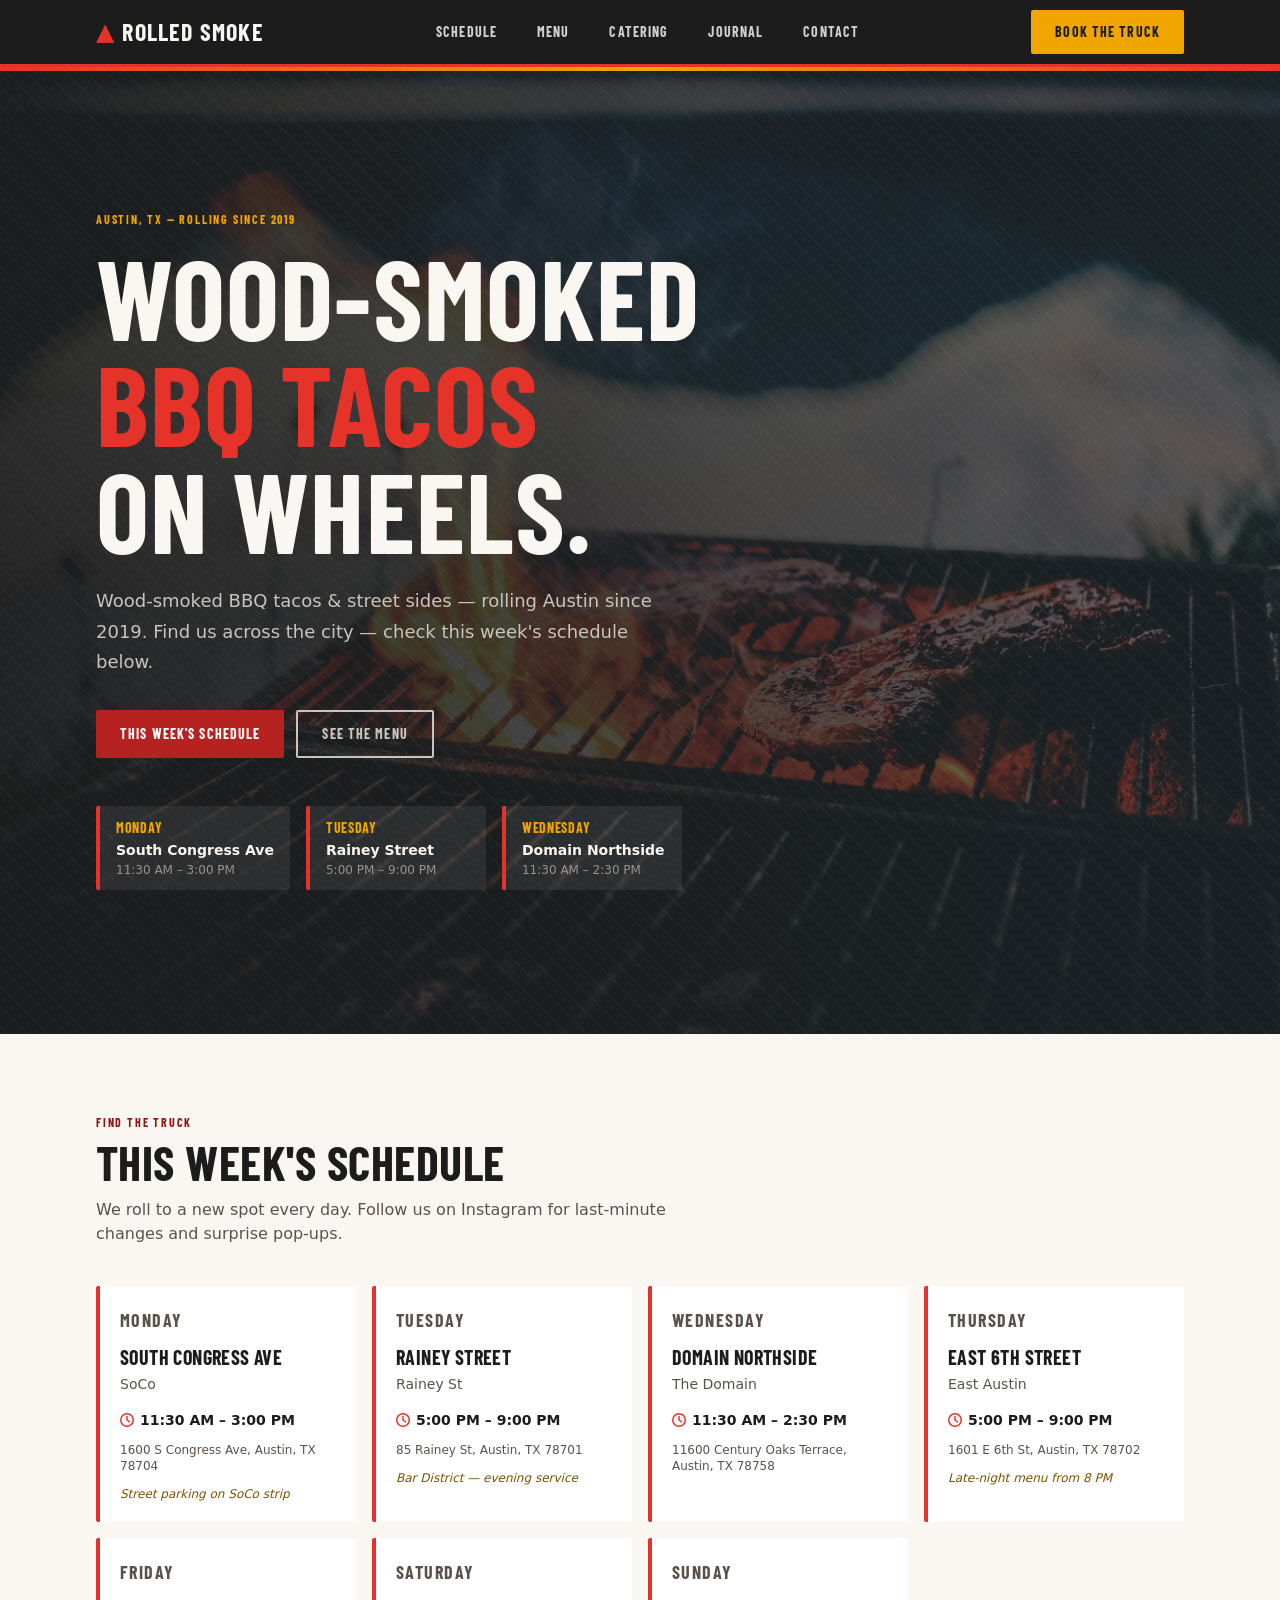
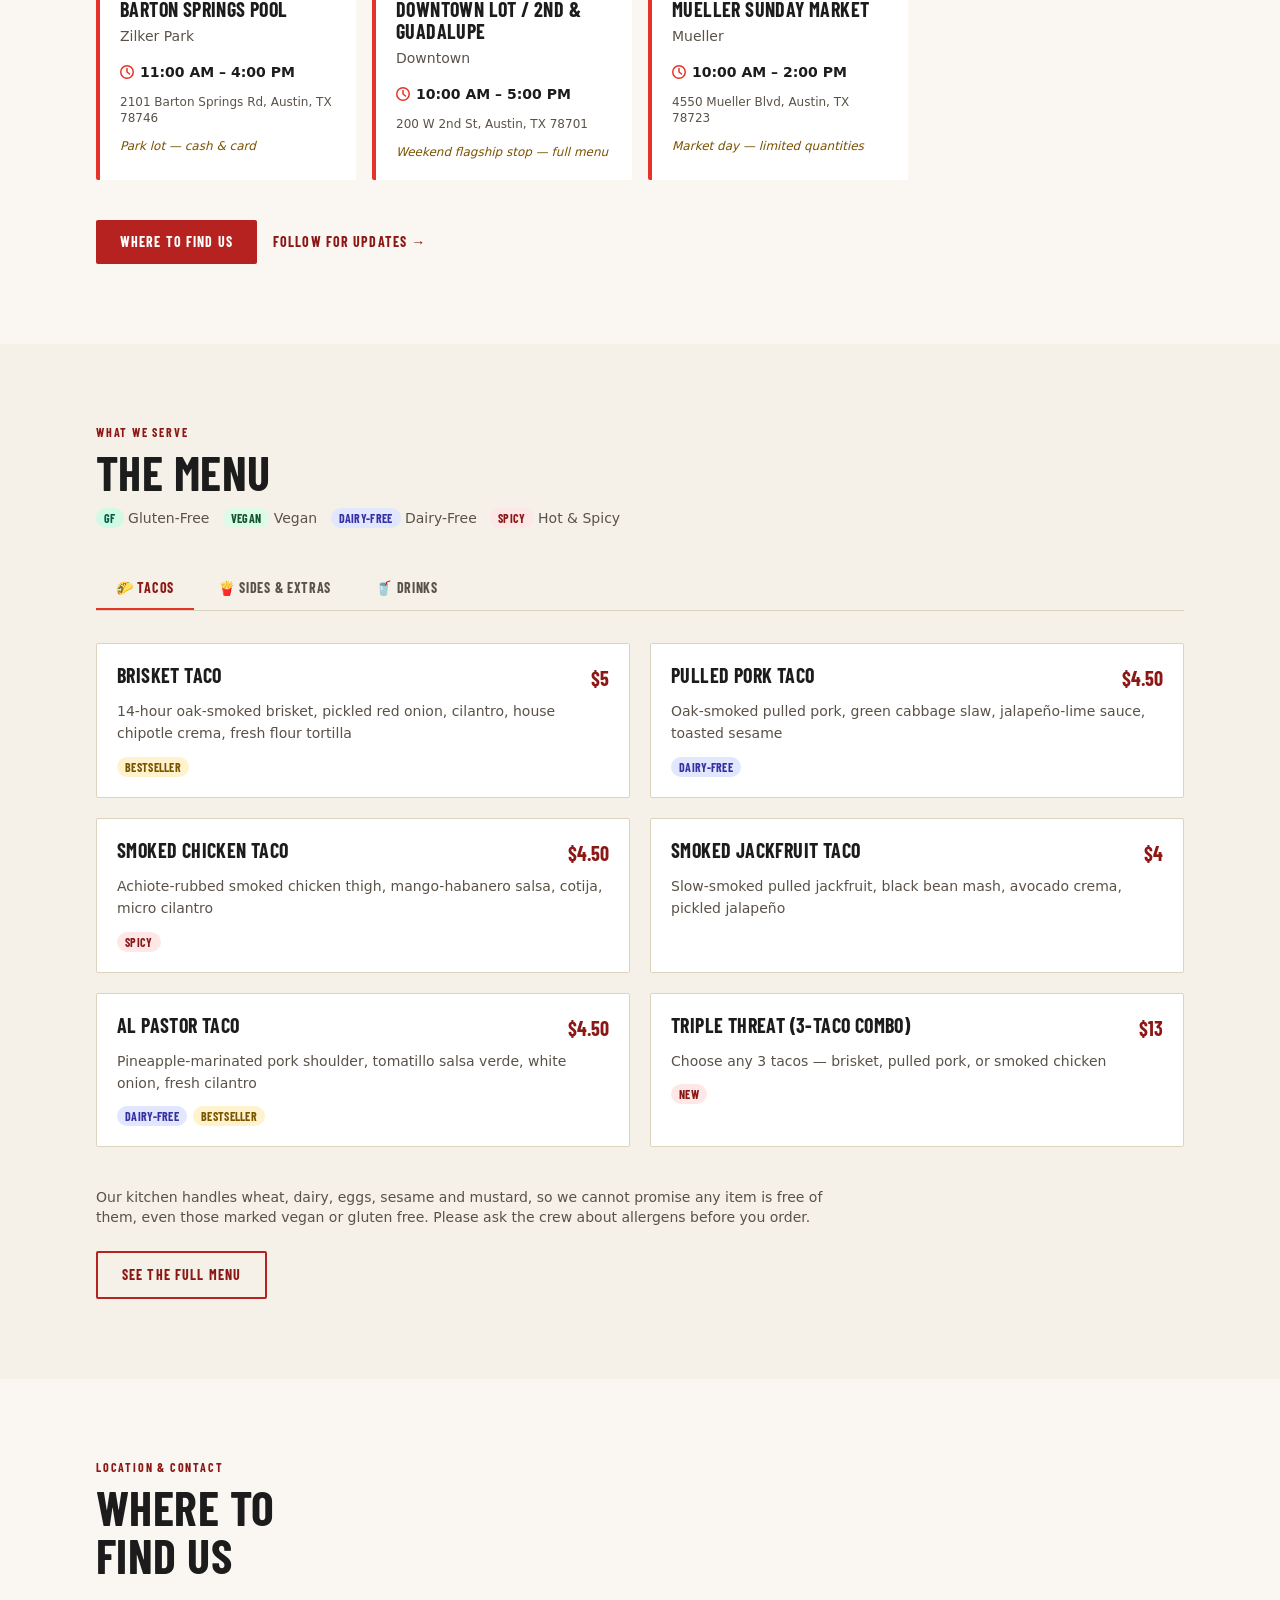
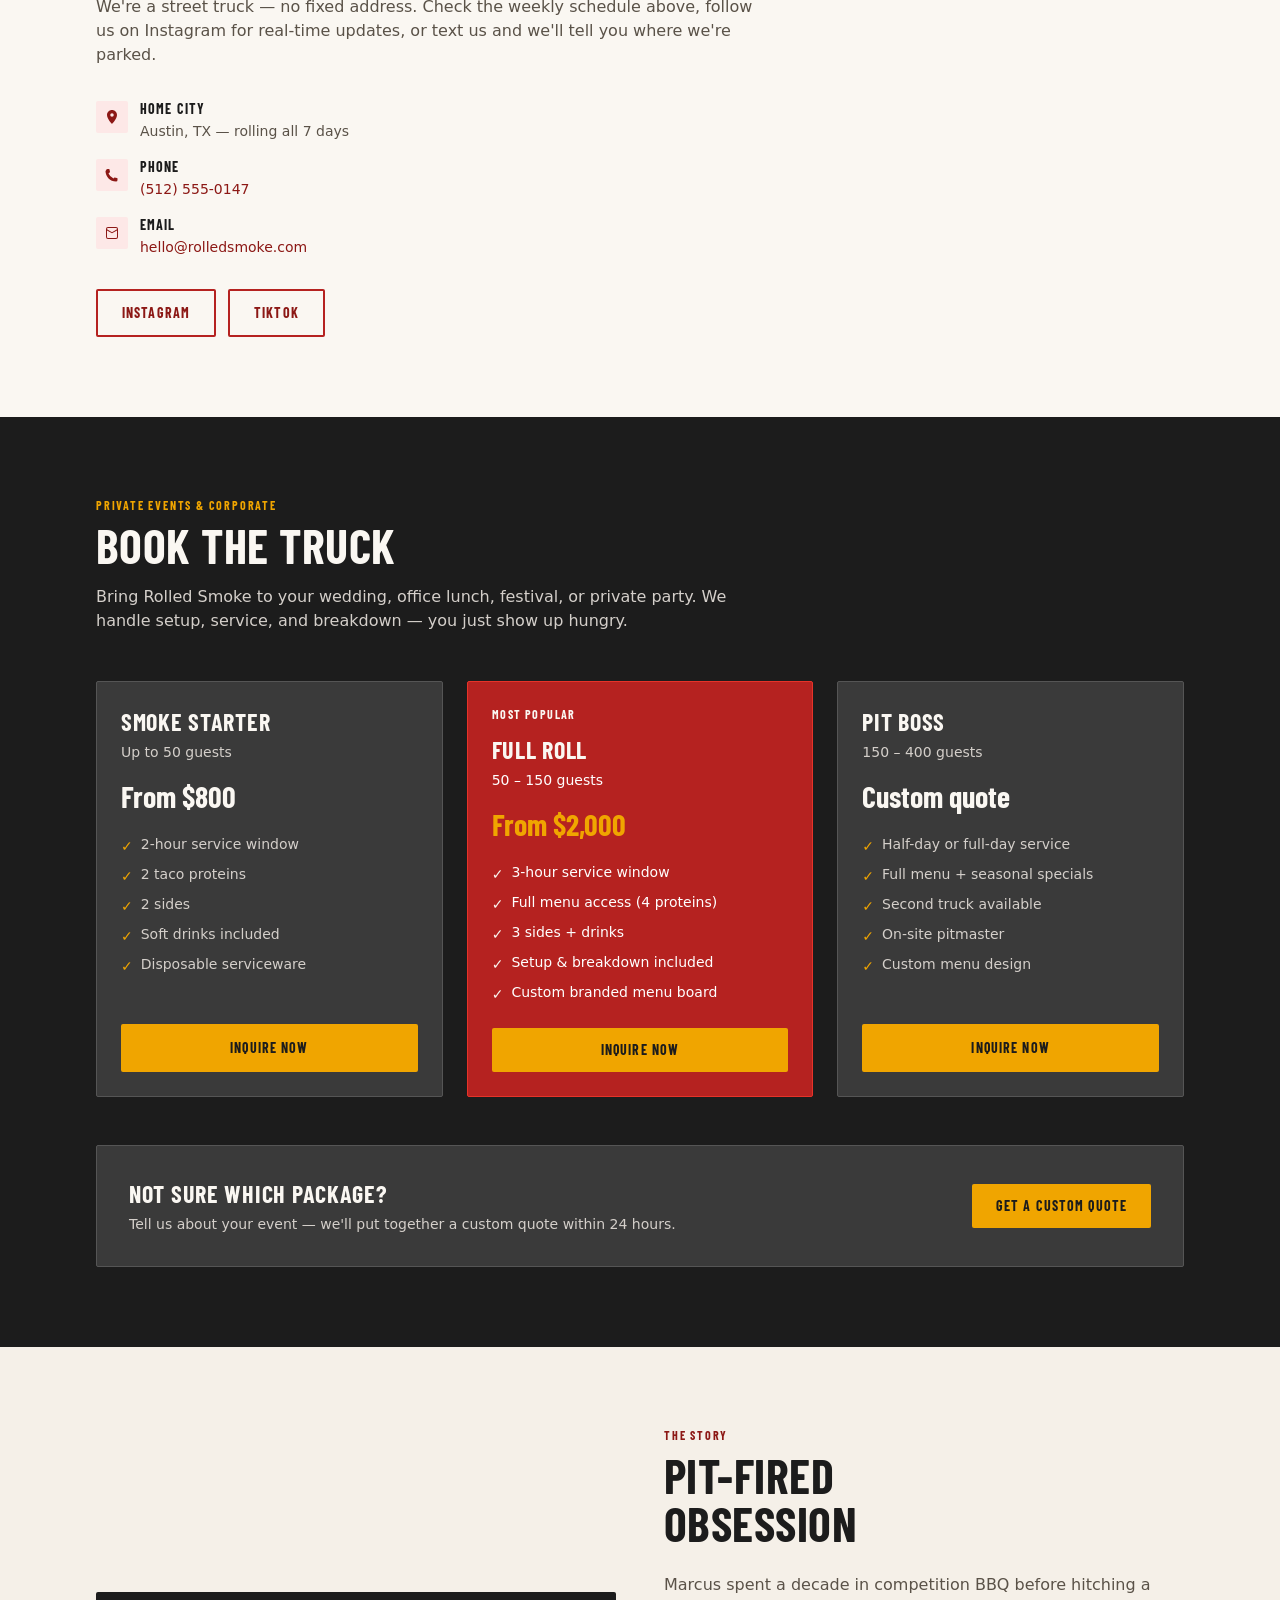
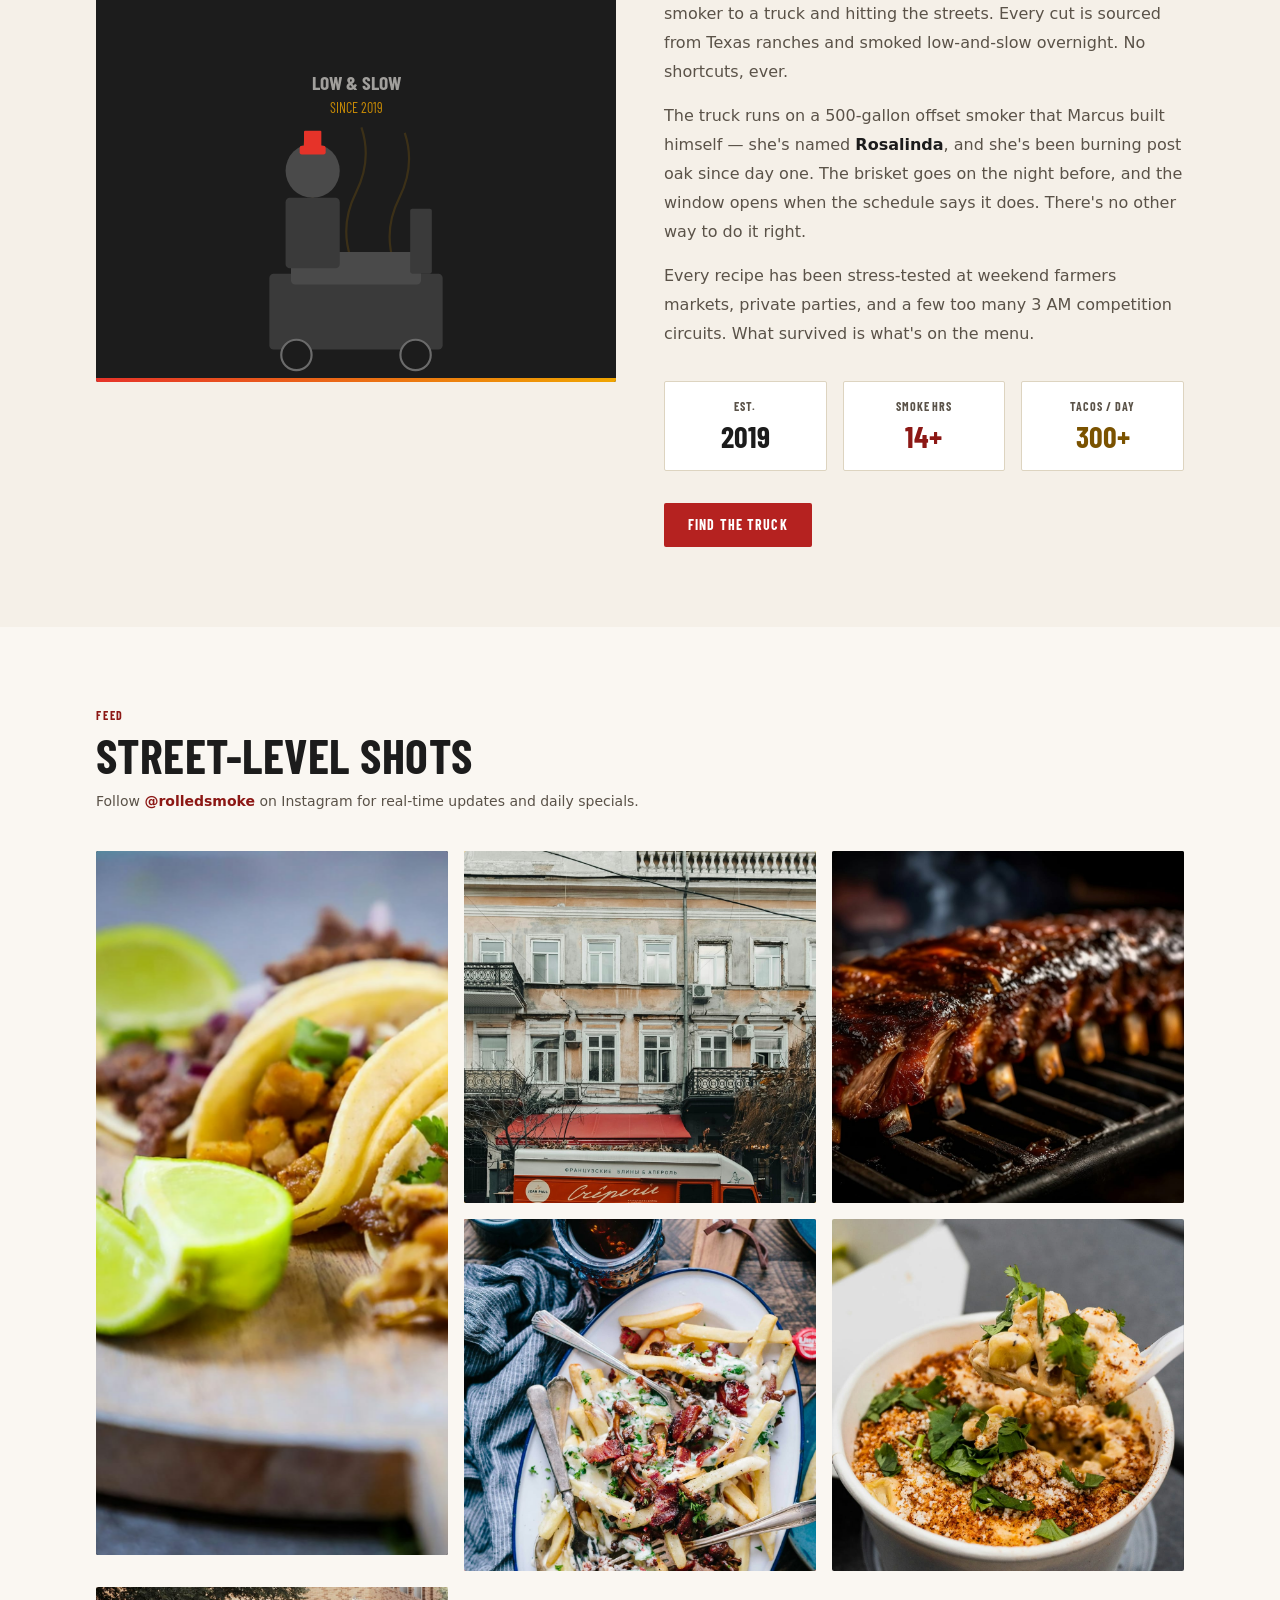
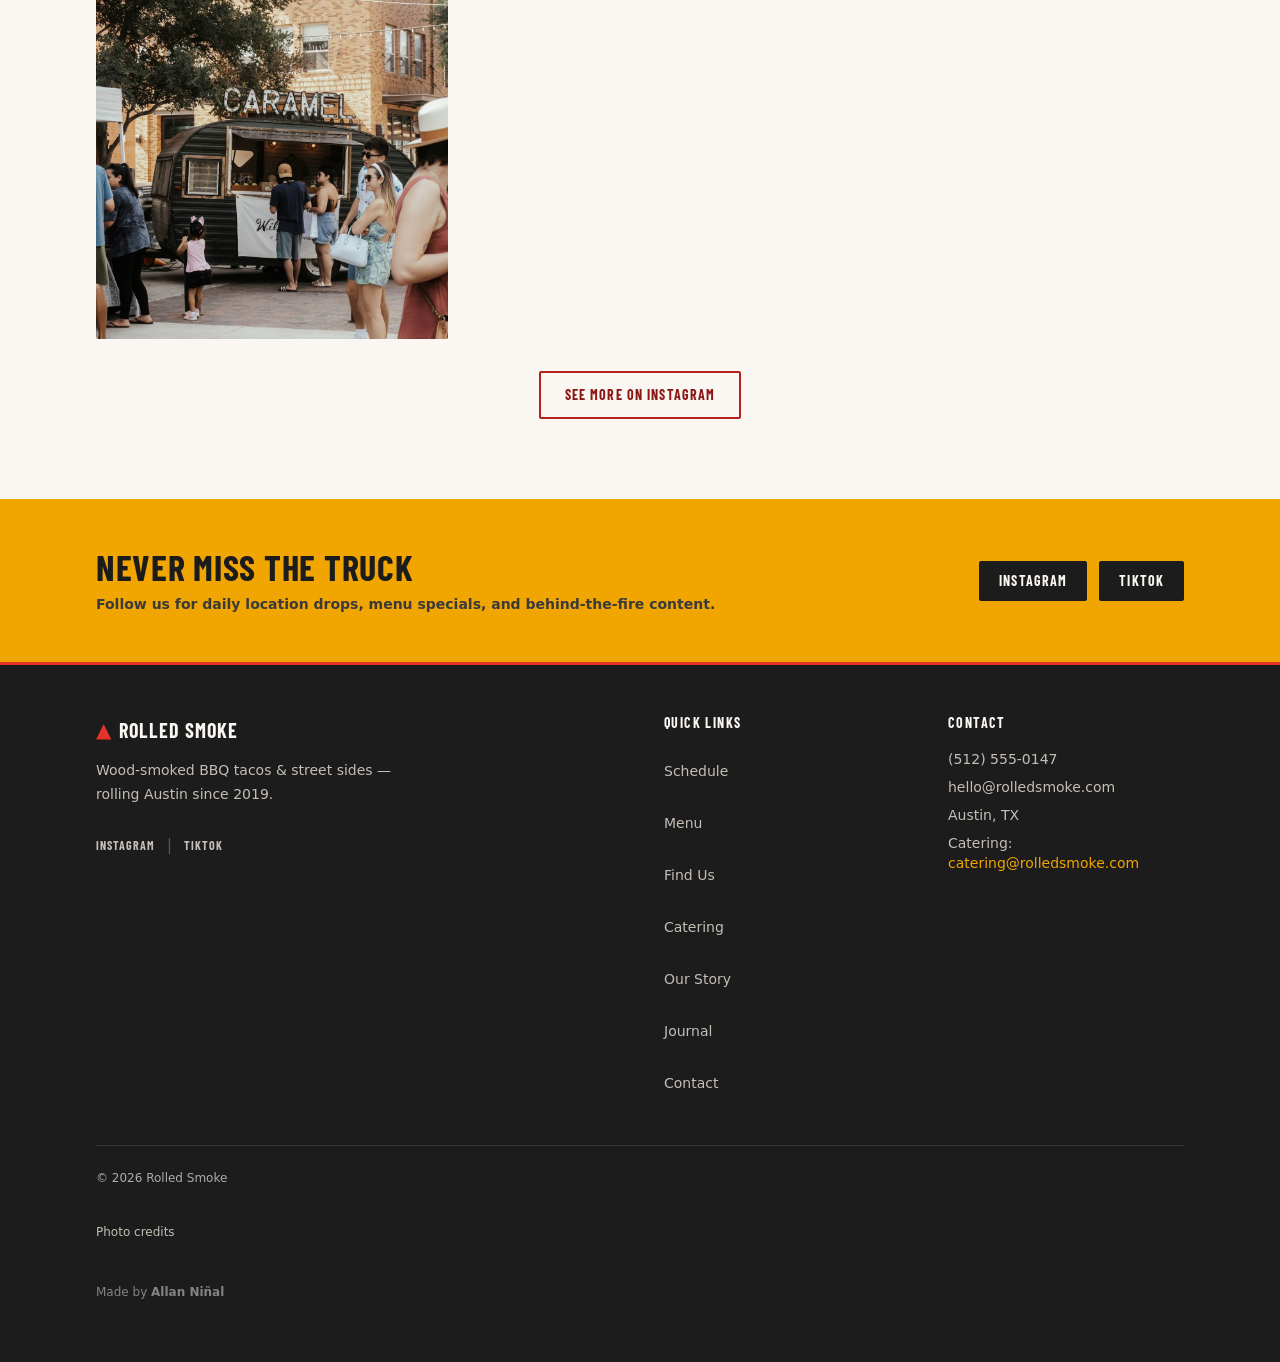
==== index.html @ 6452abc9 "Curbside HTML edition 1.0.0 Co-Authored-By: Claude Sonnet 5.5 <noreply@anthropic.com> Claude-Session" ====
<!DOCTYPE html><html lang="en" class="scroll-smooth"> <head><meta charset="utf-8"><meta name="viewport" content="width=device-width, initial-scale=1, viewport-fit=cover"><meta name="theme-color" content="#E63329"><title>Rolled Smoke — BBQ Taco Truck · Austin, TX</title><meta name="description" content="A wood-smoked BBQ taco truck rolling Austin, TX. This week's schedule and a menu of slow-smoked tacos, sides and house-made salsas."><link rel="canonical" href="https://example.com/"><meta name="robots" content="index, follow"><meta name="author" content="Rolled Smoke — BBQ Taco Truck · Austin, TX"><!-- Open Graph --><meta property="og:title" content="Rolled Smoke — BBQ Taco Truck · Austin, TX"><meta property="og:description" content="A wood-smoked BBQ taco truck rolling Austin, TX. This week's schedule and a menu of slow-smoked tacos, sides and house-made salsas."><meta property="og:url" content="https://example.com/"><meta property="og:type" content="website"><meta property="og:site_name" content="Rolled Smoke"><meta property="og:locale" content="en_US"><meta property="og:image" content="https://example.com/og-image.png"><meta property="og:image:type" content="image/png"><meta property="og:image:width" content="1200"><meta property="og:image:height" content="630"><meta property="og:image:alt" content="Rolled Smoke — BBQ Taco Truck · Austin, TX"><!-- Twitter / X --><meta name="twitter:card" content="summary_large_image"><meta name="twitter:site" content="@example"><meta name="twitter:creator" content="@example"><meta name="twitter:title" content="Rolled Smoke — BBQ Taco Truck · Austin, TX"><meta name="twitter:description" content="A wood-smoked BBQ taco truck rolling Austin, TX. This week's schedule and a menu of slow-smoked tacos, sides and house-made salsas."><meta name="twitter:image" content="https://example.com/og-image.png"><link rel="icon" href="./favicon.svg" type="image/svg+xml"><link rel="apple-touch-icon" href="./favicon.svg"><!-- JSON-LD --><script type="application/ld+json">{"@context":"https://schema.org","@type":"FoodEstablishment","name":"Rolled Smoke","description":"Rolled Smoke is a wood-fired BBQ taco truck rolling the streets of Austin, TX. Every taco is built on a fresh flour tortilla with slow-smoked meats, house-made salsas, and zero shortcuts.","url":"https://example.com/","telephone":"(512) 555-0147","email":"hello@rolledsmoke.com","priceRange":"$","servesCuisine":["BBQ","Tacos","Street Food","Tex-Mex"],"image":"https://example.com/og-image.png","address":{"@type":"PostalAddress","addressLocality":"Austin","addressRegion":"TX","addressCountry":"US"},"geo":{"@type":"GeoCoordinates","latitude":30.2672,"longitude":-97.7431},"hasMenu":"https://example.com/#menu","currenciesAccepted":"USD","paymentAccepted":"Cash, Credit Card","amenityFeature":[{"@type":"LocationFeatureSpecification","name":"Food Truck","value":true},{"@type":"LocationFeatureSpecification","name":"Outdoor Dining","value":true},{"@type":"LocationFeatureSpecification","name":"Catering Available","value":true}]}</script><script type="application/ld+json">{"@context":"https://schema.org","@type":"Menu","name":"Rolled Smoke Menu","url":"https://example.com/#menu","hasMenuSection":[{"@type":"MenuSection","name":"Tacos","description":"Wood-smoked BBQ tacos on fresh flour tortillas"},{"@type":"MenuSection","name":"Sides & Extras","description":"Smoked street corn, pit beans, loaded fries, sausage links"},{"@type":"MenuSection","name":"Drinks","description":"Agua fresca, glass-bottle cola, horchata"}]}</script><link rel="stylesheet" href="./assets/index.BrtgiY-X.css"><script type="module">const a=document.querySelectorAll(".menu-tab-btn"),c=document.querySelectorAll(".menu-panel");a.forEach(e=>{e.addEventListener("click",()=>{const s=e.dataset.tab;a.forEach(t=>{t.classList.remove("active"),t.setAttribute("aria-selected","false")}),c.forEach(t=>t.classList.add("hidden")),e.classList.add("active"),e.setAttribute("aria-selected","true"),document.querySelector(`[data-panel="${s}"]`)?.classList.remove("hidden")})});
</script></head> <body class="min-h-screen flex flex-col antialiased"> <header style="background-color: #1C1C1C; border-bottom: 3px solid #E63329;" class="sticky top-0 z-50" data-astro-cid-ctg3m53h> <div class="container-x flex items-center justify-between h-16 gap-4" data-astro-cid-ctg3m53h> <!-- Logo --> <a href="./index.html" class="flex items-center gap-2 flex-shrink-0 focus-visible:outline-none focus-visible:ring-2 focus-visible:ring-offset-1" style="color: #FAF7F2; ring-color: var(--color-mustard);" aria-label="Rolled Smoke — home" data-astro-cid-ctg3m53h> <span style="color: var(--color-flame); font-size: 1.5rem;" aria-hidden="true" data-astro-cid-ctg3m53h>&#9650;</span> <span class="font-display text-2xl font-bold uppercase tracking-wider" style="color: #FAF7F2; font-family: 'Barlow Condensed', sans-serif; letter-spacing: 0.05em;" data-astro-cid-ctg3m53h>Rolled Smoke</span> </a> <!-- Desktop nav --> <nav aria-label="Main navigation" class="hidden md:flex items-center gap-6" data-astro-cid-ctg3m53h> <a href="./index.html#schedule" class="text-sm font-bold uppercase tracking-wider transition-colors duration-150 hover:opacity-80 px-2 py-3" style="color: #D4CFCA; background-color: #1C1C1C; font-family: 'Barlow Condensed', sans-serif; letter-spacing: 0.08em;" data-astro-cid-ctg3m53h> Schedule </a><a href="./menu/index.html" class="text-sm font-bold uppercase tracking-wider transition-colors duration-150 hover:opacity-80 px-2 py-3" style="color: #D4CFCA; background-color: #1C1C1C; font-family: 'Barlow Condensed', sans-serif; letter-spacing: 0.08em;" data-astro-cid-ctg3m53h> Menu </a><a href="./index.html#catering" class="text-sm font-bold uppercase tracking-wider transition-colors duration-150 hover:opacity-80 px-2 py-3" style="color: #D4CFCA; background-color: #1C1C1C; font-family: 'Barlow Condensed', sans-serif; letter-spacing: 0.08em;" data-astro-cid-ctg3m53h> Catering </a><a href="./journal/index.html" class="text-sm font-bold uppercase tracking-wider transition-colors duration-150 hover:opacity-80 px-2 py-3" style="color: #D4CFCA; background-color: #1C1C1C; font-family: 'Barlow Condensed', sans-serif; letter-spacing: 0.08em;" data-astro-cid-ctg3m53h> Journal </a><a href="./contact/index.html" class="text-sm font-bold uppercase tracking-wider transition-colors duration-150 hover:opacity-80 px-2 py-3" style="color: #D4CFCA; background-color: #1C1C1C; font-family: 'Barlow Condensed', sans-serif; letter-spacing: 0.08em;" data-astro-cid-ctg3m53h> Contact </a> </nav> <!-- Desktop CTA --> <a href="./index.html#catering" class="btn-mustard text-sm hidden md:inline-flex" style="min-height: 44px; min-width: 44px;" data-astro-cid-ctg3m53h>
Book the Truck
</a> <!-- Phone: menu (no JavaScript) --> <details class="mobile-menu md:hidden" data-astro-cid-ctg3m53h> <summary aria-label="Menu" data-astro-cid-ctg3m53h>Menu</summary> <nav aria-label="Mobile navigation" data-astro-cid-ctg3m53h> <a href="./index.html#schedule" data-astro-cid-ctg3m53h>Schedule</a><a href="./menu/index.html" data-astro-cid-ctg3m53h>Menu</a><a href="./index.html#catering" data-astro-cid-ctg3m53h>Catering</a><a href="./journal/index.html" data-astro-cid-ctg3m53h>Journal</a><a href="./contact/index.html" data-astro-cid-ctg3m53h>Contact</a> <a href="./index.html#catering" class="mobile-menu__cta" data-astro-cid-ctg3m53h>Book the Truck</a> </nav> </details> </div> </header>  <main class="flex-1" id="main-content">  <section id="hero" style="background-color: var(--color-charcoal); position: relative; overflow: hidden;" aria-labelledby="hero-heading"> <!-- Real BBQ photo behind a dark overlay for legibility --> <img src="./images/hero.jpg" alt="Smoke and fire over the grill" width="2000" height="1300" fetchpriority="high" decoding="async" style="position:absolute; inset:0; width:100%; height:100%; object-fit:cover; z-index:0;"> <div aria-hidden="true" style="position:absolute; inset:0; z-index:0; background: linear-gradient(90deg, rgba(28,28,28,0.92) 0%, rgba(28,28,28,0.82) 45%, rgba(28,28,28,0.6) 100%);"></div> <!-- Decorative flame stripe --> <div style="position: absolute; top: 0; left: 0; right: 0; height: 4px; background: linear-gradient(90deg, var(--color-flame) 0%, var(--color-mustard) 50%, var(--color-flame) 100%);" aria-hidden="true"></div> <!-- Background texture pattern --> <div style="position: absolute; inset: 0; opacity: 0.04; background-image: repeating-linear-gradient(45deg, #FAF7F2 0, #FAF7F2 1px, transparent 0, transparent 50%); background-size: 20px 20px;" aria-hidden="true"></div> <div class="container-x relative py-20 sm:py-28 lg:py-36"> <div class="max-w-3xl"> <!-- Eyebrow --> <p class="section-eyebrow mb-4" style="color: var(--color-mustard);">
Austin, TX &mdash; Rolling Since 2019
</p> <!-- Headline --> <h1 id="hero-heading" class="font-display font-bold uppercase text-balance" style="font-size: clamp(3.5rem, 10vw, 7rem); line-height: 0.95; letter-spacing: 0.01em; color: #FAF7F2;">
Wood-Smoked<br> <span style="color: var(--color-flame);">BBQ Tacos</span><br>
On Wheels.
</h1> <p class="mt-6 text-lg max-w-xl" style="color: #C9C4BC; line-height: 1.7;"> Wood-smoked BBQ tacos &amp; street sides — rolling Austin since 2019. Find us across the city — check this week's schedule below.
</p> <!-- CTA strip --> <div class="mt-8 flex flex-wrap gap-3"> <a href="#schedule" class="btn-primary">
This Week's Schedule
</a> <a href="#menu" class="btn-ghost" style="border-color: #C9C4BC; color: #C9C4BC;">
See the Menu
</a> </div> <!-- Quick stop preview --> <div class="mt-12 flex flex-wrap gap-4" aria-label="Next 3 schedule stops"> <div class="rounded-sm px-4 py-3 border-l-4 min-w-[180px]" style="background-color: rgba(255,255,255,0.07); border-left-color: var(--color-flame);"> <p class="font-display font-bold uppercase text-sm tracking-wider" style="color: var(--color-mustard); font-family: 'Barlow Condensed', sans-serif;"> Monday </p> <p class="font-semibold text-sm mt-0.5" style="color: #FAF7F2;">South Congress Ave</p> <p class="text-xs mt-0.5" style="color: #9A938A;">11:30 AM – 3:00 PM</p> </div><div class="rounded-sm px-4 py-3 border-l-4 min-w-[180px]" style="background-color: rgba(255,255,255,0.07); border-left-color: var(--color-flame);"> <p class="font-display font-bold uppercase text-sm tracking-wider" style="color: var(--color-mustard); font-family: 'Barlow Condensed', sans-serif;"> Tuesday </p> <p class="font-semibold text-sm mt-0.5" style="color: #FAF7F2;">Rainey Street</p> <p class="text-xs mt-0.5" style="color: #9A938A;">5:00 PM – 9:00 PM</p> </div><div class="rounded-sm px-4 py-3 border-l-4 min-w-[180px]" style="background-color: rgba(255,255,255,0.07); border-left-color: var(--color-flame);"> <p class="font-display font-bold uppercase text-sm tracking-wider" style="color: var(--color-mustard); font-family: 'Barlow Condensed', sans-serif;"> Wednesday </p> <p class="font-semibold text-sm mt-0.5" style="color: #FAF7F2;">Domain Northside</p> <p class="text-xs mt-0.5" style="color: #9A938A;">11:30 AM – 2:30 PM</p> </div> </div> </div> </div> </section> <section id="schedule" style="background-color: var(--color-bg);" class="py-16 sm:py-20" aria-labelledby="schedule-heading"> <div class="container-x"> <!-- Heading --> <div class="mb-10"> <p class="section-eyebrow">Find the Truck</p> <h2 id="schedule-heading" class="section-title">
This Week's Schedule
</h2> <p class="mt-3 text-base max-w-xl" style="color: var(--color-text-muted);">
We roll to a new spot every day. Follow us on Instagram for last-minute changes and surprise pop-ups.
</p> </div> <!-- Schedule grid --> <div class="grid grid-cols-1 sm:grid-cols-2 lg:grid-cols-3 xl:grid-cols-4 gap-4"> <article class="schedule-card" aria-label="Monday: South Congress Ave, 11:30 AM – 3:00 PM"> <!-- Day badge --> <div class="flex items-center justify-between mb-2"> <span class="font-display font-bold uppercase text-lg tracking-wider" style="color: var(--color-text-muted); font-family: 'Barlow Condensed', sans-serif; letter-spacing: 0.08em;"> Monday </span> </div> <!-- Location --> <p class="font-display font-bold text-xl uppercase" style="color: var(--color-text); font-family: 'Barlow Condensed', sans-serif; letter-spacing: 0.02em; line-height: 1.1;"> South Congress Ave </p> <p class="text-sm mt-0.5" style="color: var(--color-text-muted);"> SoCo </p> <!-- Time --> <div class="mt-3 flex items-center gap-1.5"> <svg width="14" height="14" viewBox="0 0 14 14" fill="none" aria-hidden="true" style="flex-shrink:0"> <circle cx="7" cy="7" r="6.25" stroke="currentColor" stroke-width="1.5" style="color: var(--color-flame);"></circle> <path d="M7 3.5V7L9.5 9" stroke="currentColor" stroke-width="1.5" stroke-linecap="round" style="color: var(--color-flame);"></path> </svg> <span class="text-sm font-semibold" style="color: var(--color-text);">11:30 AM – 3:00 PM</span> </div> <!-- Address --> <p class="text-xs mt-2" style="color: var(--color-text-muted);">1600 S Congress Ave, Austin, TX 78704</p> <p class="text-xs mt-2 italic" style="color: var(--color-mustard-text);">Street parking on SoCo strip</p> </article><article class="schedule-card" aria-label="Tuesday: Rainey Street, 5:00 PM – 9:00 PM"> <!-- Day badge --> <div class="flex items-center justify-between mb-2"> <span class="font-display font-bold uppercase text-lg tracking-wider" style="color: var(--color-text-muted); font-family: 'Barlow Condensed', sans-serif; letter-spacing: 0.08em;"> Tuesday </span> </div> <!-- Location --> <p class="font-display font-bold text-xl uppercase" style="color: var(--color-text); font-family: 'Barlow Condensed', sans-serif; letter-spacing: 0.02em; line-height: 1.1;"> Rainey Street </p> <p class="text-sm mt-0.5" style="color: var(--color-text-muted);"> Rainey St </p> <!-- Time --> <div class="mt-3 flex items-center gap-1.5"> <svg width="14" height="14" viewBox="0 0 14 14" fill="none" aria-hidden="true" style="flex-shrink:0"> <circle cx="7" cy="7" r="6.25" stroke="currentColor" stroke-width="1.5" style="color: var(--color-flame);"></circle> <path d="M7 3.5V7L9.5 9" stroke="currentColor" stroke-width="1.5" stroke-linecap="round" style="color: var(--color-flame);"></path> </svg> <span class="text-sm font-semibold" style="color: var(--color-text);">5:00 PM – 9:00 PM</span> </div> <!-- Address --> <p class="text-xs mt-2" style="color: var(--color-text-muted);">85 Rainey St, Austin, TX 78701</p> <p class="text-xs mt-2 italic" style="color: var(--color-mustard-text);">Bar District — evening service</p> </article><article class="schedule-card" aria-label="Wednesday: Domain Northside, 11:30 AM – 2:30 PM"> <!-- Day badge --> <div class="flex items-center justify-between mb-2"> <span class="font-display font-bold uppercase text-lg tracking-wider" style="color: var(--color-text-muted); font-family: 'Barlow Condensed', sans-serif; letter-spacing: 0.08em;"> Wednesday </span> </div> <!-- Location --> <p class="font-display font-bold text-xl uppercase" style="color: var(--color-text); font-family: 'Barlow Condensed', sans-serif; letter-spacing: 0.02em; line-height: 1.1;"> Domain Northside </p> <p class="text-sm mt-0.5" style="color: var(--color-text-muted);"> The Domain </p> <!-- Time --> <div class="mt-3 flex items-center gap-1.5"> <svg width="14" height="14" viewBox="0 0 14 14" fill="none" aria-hidden="true" style="flex-shrink:0"> <circle cx="7" cy="7" r="6.25" stroke="currentColor" stroke-width="1.5" style="color: var(--color-flame);"></circle> <path d="M7 3.5V7L9.5 9" stroke="currentColor" stroke-width="1.5" stroke-linecap="round" style="color: var(--color-flame);"></path> </svg> <span class="text-sm font-semibold" style="color: var(--color-text);">11:30 AM – 2:30 PM</span> </div> <!-- Address --> <p class="text-xs mt-2" style="color: var(--color-text-muted);">11600 Century Oaks Terrace, Austin, TX 78758</p>  </article><article class="schedule-card" aria-label="Thursday: East 6th Street, 5:00 PM – 9:00 PM"> <!-- Day badge --> <div class="flex items-center justify-between mb-2"> <span class="font-display font-bold uppercase text-lg tracking-wider" style="color: var(--color-text-muted); font-family: 'Barlow Condensed', sans-serif; letter-spacing: 0.08em;"> Thursday </span> </div> <!-- Location --> <p class="font-display font-bold text-xl uppercase" style="color: var(--color-text); font-family: 'Barlow Condensed', sans-serif; letter-spacing: 0.02em; line-height: 1.1;"> East 6th Street </p> <p class="text-sm mt-0.5" style="color: var(--color-text-muted);"> East Austin </p> <!-- Time --> <div class="mt-3 flex items-center gap-1.5"> <svg width="14" height="14" viewBox="0 0 14 14" fill="none" aria-hidden="true" style="flex-shrink:0"> <circle cx="7" cy="7" r="6.25" stroke="currentColor" stroke-width="1.5" style="color: var(--color-flame);"></circle> <path d="M7 3.5V7L9.5 9" stroke="currentColor" stroke-width="1.5" stroke-linecap="round" style="color: var(--color-flame);"></path> </svg> <span class="text-sm font-semibold" style="color: var(--color-text);">5:00 PM – 9:00 PM</span> </div> <!-- Address --> <p class="text-xs mt-2" style="color: var(--color-text-muted);">1601 E 6th St, Austin, TX 78702</p> <p class="text-xs mt-2 italic" style="color: var(--color-mustard-text);">Late-night menu from 8 PM</p> </article><article class="schedule-card" aria-label="Friday: Barton Springs Pool, 11:00 AM – 4:00 PM"> <!-- Day badge --> <div class="flex items-center justify-between mb-2"> <span class="font-display font-bold uppercase text-lg tracking-wider" style="color: var(--color-text-muted); font-family: 'Barlow Condensed', sans-serif; letter-spacing: 0.08em;"> Friday </span> </div> <!-- Location --> <p class="font-display font-bold text-xl uppercase" style="color: var(--color-text); font-family: 'Barlow Condensed', sans-serif; letter-spacing: 0.02em; line-height: 1.1;"> Barton Springs Pool </p> <p class="text-sm mt-0.5" style="color: var(--color-text-muted);"> Zilker Park </p> <!-- Time --> <div class="mt-3 flex items-center gap-1.5"> <svg width="14" height="14" viewBox="0 0 14 14" fill="none" aria-hidden="true" style="flex-shrink:0"> <circle cx="7" cy="7" r="6.25" stroke="currentColor" stroke-width="1.5" style="color: var(--color-flame);"></circle> <path d="M7 3.5V7L9.5 9" stroke="currentColor" stroke-width="1.5" stroke-linecap="round" style="color: var(--color-flame);"></path> </svg> <span class="text-sm font-semibold" style="color: var(--color-text);">11:00 AM – 4:00 PM</span> </div> <!-- Address --> <p class="text-xs mt-2" style="color: var(--color-text-muted);">2101 Barton Springs Rd, Austin, TX 78746</p> <p class="text-xs mt-2 italic" style="color: var(--color-mustard-text);">Park lot — cash &amp; card</p> </article><article class="schedule-card" aria-label="Saturday: Downtown Lot / 2nd &#38; Guadalupe, 10:00 AM – 5:00 PM"> <!-- Day badge --> <div class="flex items-center justify-between mb-2"> <span class="font-display font-bold uppercase text-lg tracking-wider" style="color: var(--color-text-muted); font-family: 'Barlow Condensed', sans-serif; letter-spacing: 0.08em;"> Saturday </span> </div> <!-- Location --> <p class="font-display font-bold text-xl uppercase" style="color: var(--color-text); font-family: 'Barlow Condensed', sans-serif; letter-spacing: 0.02em; line-height: 1.1;"> Downtown Lot / 2nd &amp; Guadalupe </p> <p class="text-sm mt-0.5" style="color: var(--color-text-muted);"> Downtown </p> <!-- Time --> <div class="mt-3 flex items-center gap-1.5"> <svg width="14" height="14" viewBox="0 0 14 14" fill="none" aria-hidden="true" style="flex-shrink:0"> <circle cx="7" cy="7" r="6.25" stroke="currentColor" stroke-width="1.5" style="color: var(--color-flame);"></circle> <path d="M7 3.5V7L9.5 9" stroke="currentColor" stroke-width="1.5" stroke-linecap="round" style="color: var(--color-flame);"></path> </svg> <span class="text-sm font-semibold" style="color: var(--color-text);">10:00 AM – 5:00 PM</span> </div> <!-- Address --> <p class="text-xs mt-2" style="color: var(--color-text-muted);">200 W 2nd St, Austin, TX 78701</p> <p class="text-xs mt-2 italic" style="color: var(--color-mustard-text);">Weekend flagship stop — full menu</p> </article><article class="schedule-card" aria-label="Sunday: Mueller Sunday Market, 10:00 AM – 2:00 PM"> <!-- Day badge --> <div class="flex items-center justify-between mb-2"> <span class="font-display font-bold uppercase text-lg tracking-wider" style="color: var(--color-text-muted); font-family: 'Barlow Condensed', sans-serif; letter-spacing: 0.08em;"> Sunday </span> </div> <!-- Location --> <p class="font-display font-bold text-xl uppercase" style="color: var(--color-text); font-family: 'Barlow Condensed', sans-serif; letter-spacing: 0.02em; line-height: 1.1;"> Mueller Sunday Market </p> <p class="text-sm mt-0.5" style="color: var(--color-text-muted);"> Mueller </p> <!-- Time --> <div class="mt-3 flex items-center gap-1.5"> <svg width="14" height="14" viewBox="0 0 14 14" fill="none" aria-hidden="true" style="flex-shrink:0"> <circle cx="7" cy="7" r="6.25" stroke="currentColor" stroke-width="1.5" style="color: var(--color-flame);"></circle> <path d="M7 3.5V7L9.5 9" stroke="currentColor" stroke-width="1.5" stroke-linecap="round" style="color: var(--color-flame);"></path> </svg> <span class="text-sm font-semibold" style="color: var(--color-text);">10:00 AM – 2:00 PM</span> </div> <!-- Address --> <p class="text-xs mt-2" style="color: var(--color-text-muted);">4550 Mueller Blvd, Austin, TX 78723</p> <p class="text-xs mt-2 italic" style="color: var(--color-mustard-text);">Market day — limited quantities</p> </article> </div> <!-- Map CTA --> <div class="mt-10 flex flex-wrap items-center gap-4"> <a href="#find-us" class="btn-primary">
Where to Find Us
</a> <a href="https://instagram.com/rolledsmoke" class="text-sm font-bold uppercase tracking-wider hover:opacity-80 transition-opacity" style="color: var(--color-flame-text); font-family: 'Barlow Condensed', sans-serif; letter-spacing: 0.08em;" target="_blank" rel="noopener noreferrer">
Follow for updates &rarr;
</a> </div> </div> </section> <section id="menu" class="py-16 sm:py-20 section-tinted" aria-labelledby="menu-heading"> <div class="container-x"> <!-- Heading --> <div class="mb-10"> <p class="section-eyebrow">What We Serve</p> <h2 id="menu-heading" class="section-title">The Menu</h2> <p class="mt-3 text-sm max-w-xl" style="color: var(--color-text-muted);"> <span class="menu-tag menu-tag-gf">GF</span> Gluten-Free &nbsp;
<span class="menu-tag menu-tag-vg">Vegan</span> Vegan &nbsp;
<span class="menu-tag menu-tag-df">Dairy-Free</span> Dairy-Free &nbsp;
<span class="menu-tag menu-tag-spicy">Spicy</span> Hot &amp; Spicy
</p> </div> <!-- Tab bar --> <div class="border-b" style="border-color: var(--color-border);" role="tablist" aria-label="Menu categories"> <div class="flex gap-1 overflow-x-auto"> <button role="tab" class="menu-tab-btn whitespace-nowrap active" data-tab="tacos" aria-selected="true" aria-controls="panel-tacos" id="tab-tacos"> <span aria-hidden="true">🌮</span> Tacos </button><button role="tab" class="menu-tab-btn whitespace-nowrap" data-tab="sides" aria-selected="false" aria-controls="panel-sides" id="tab-sides"> <span aria-hidden="true">🍟</span> Sides &amp; Extras </button><button role="tab" class="menu-tab-btn whitespace-nowrap" data-tab="drinks" aria-selected="false" aria-controls="panel-drinks" id="tab-drinks"> <span aria-hidden="true">🥤</span> Drinks </button> </div> </div> <!-- Panels --> <div role="tabpanel" id="panel-tacos" aria-labelledby="tab-tacos" class="menu-panel pt-8" data-panel="tacos"> <div class="grid grid-cols-1 md:grid-cols-2 gap-5"> <article class="card flex flex-col gap-2"> <div class="flex items-start justify-between gap-3"> <h3 class="font-display font-bold text-xl uppercase" style="color: var(--color-text); font-family: 'Barlow Condensed', sans-serif; letter-spacing: 0.02em; line-height: 1.15;"> Brisket Taco </h3> <span class="font-display font-bold text-xl flex-shrink-0" style="color: var(--color-flame-text); font-family: 'Barlow Condensed', sans-serif;">
$5 </span> </div> <p class="text-sm" style="color: var(--color-text-muted); line-height: 1.6;">14-hour oak-smoked brisket, pickled red onion, cilantro, house chipotle crema, fresh flour tortilla</p> <div class="flex flex-wrap gap-1.5 mt-1"> <span class="menu-tag menu-tag-bestseller">Bestseller</span> </div> </article><article class="card flex flex-col gap-2"> <div class="flex items-start justify-between gap-3"> <h3 class="font-display font-bold text-xl uppercase" style="color: var(--color-text); font-family: 'Barlow Condensed', sans-serif; letter-spacing: 0.02em; line-height: 1.15;"> Pulled Pork Taco </h3> <span class="font-display font-bold text-xl flex-shrink-0" style="color: var(--color-flame-text); font-family: 'Barlow Condensed', sans-serif;">
$4.50 </span> </div> <p class="text-sm" style="color: var(--color-text-muted); line-height: 1.6;">Oak-smoked pulled pork, green cabbage slaw, jalapeño-lime sauce, toasted sesame</p> <div class="flex flex-wrap gap-1.5 mt-1"> <span class="menu-tag menu-tag-df">Dairy-Free</span> </div> </article><article class="card flex flex-col gap-2"> <div class="flex items-start justify-between gap-3"> <h3 class="font-display font-bold text-xl uppercase" style="color: var(--color-text); font-family: 'Barlow Condensed', sans-serif; letter-spacing: 0.02em; line-height: 1.15;"> Smoked Chicken Taco </h3> <span class="font-display font-bold text-xl flex-shrink-0" style="color: var(--color-flame-text); font-family: 'Barlow Condensed', sans-serif;">
$4.50 </span> </div> <p class="text-sm" style="color: var(--color-text-muted); line-height: 1.6;">Achiote-rubbed smoked chicken thigh, mango-habanero salsa, cotija, micro cilantro</p> <div class="flex flex-wrap gap-1.5 mt-1"> <span class="menu-tag menu-tag-spicy">Spicy</span> </div> </article><article class="card flex flex-col gap-2"> <div class="flex items-start justify-between gap-3"> <h3 class="font-display font-bold text-xl uppercase" style="color: var(--color-text); font-family: 'Barlow Condensed', sans-serif; letter-spacing: 0.02em; line-height: 1.15;"> Smoked Jackfruit Taco </h3> <span class="font-display font-bold text-xl flex-shrink-0" style="color: var(--color-flame-text); font-family: 'Barlow Condensed', sans-serif;">
$4 </span> </div> <p class="text-sm" style="color: var(--color-text-muted); line-height: 1.6;">Slow-smoked pulled jackfruit, black bean mash, avocado crema, pickled jalapeño</p>  </article><article class="card flex flex-col gap-2"> <div class="flex items-start justify-between gap-3"> <h3 class="font-display font-bold text-xl uppercase" style="color: var(--color-text); font-family: 'Barlow Condensed', sans-serif; letter-spacing: 0.02em; line-height: 1.15;"> Al Pastor Taco </h3> <span class="font-display font-bold text-xl flex-shrink-0" style="color: var(--color-flame-text); font-family: 'Barlow Condensed', sans-serif;">
$4.50 </span> </div> <p class="text-sm" style="color: var(--color-text-muted); line-height: 1.6;">Pineapple-marinated pork shoulder, tomatillo salsa verde, white onion, fresh cilantro</p> <div class="flex flex-wrap gap-1.5 mt-1"> <span class="menu-tag menu-tag-df">Dairy-Free</span><span class="menu-tag menu-tag-bestseller">Bestseller</span> </div> </article><article class="card flex flex-col gap-2"> <div class="flex items-start justify-between gap-3"> <h3 class="font-display font-bold text-xl uppercase" style="color: var(--color-text); font-family: 'Barlow Condensed', sans-serif; letter-spacing: 0.02em; line-height: 1.15;"> Triple Threat (3-Taco Combo) </h3> <span class="font-display font-bold text-xl flex-shrink-0" style="color: var(--color-flame-text); font-family: 'Barlow Condensed', sans-serif;">
$13 </span> </div> <p class="text-sm" style="color: var(--color-text-muted); line-height: 1.6;">Choose any 3 tacos — brisket, pulled pork, or smoked chicken</p> <div class="flex flex-wrap gap-1.5 mt-1"> <span class="menu-tag menu-tag-new">New</span> </div> </article> </div> </div><div role="tabpanel" id="panel-sides" aria-labelledby="tab-sides" class="menu-panel pt-8 hidden" data-panel="sides"> <div class="grid grid-cols-1 md:grid-cols-2 gap-5"> <article class="card flex flex-col gap-2"> <div class="flex items-start justify-between gap-3"> <h3 class="font-display font-bold text-xl uppercase" style="color: var(--color-text); font-family: 'Barlow Condensed', sans-serif; letter-spacing: 0.02em; line-height: 1.15;"> Smoked Street Corn </h3> <span class="font-display font-bold text-xl flex-shrink-0" style="color: var(--color-flame-text); font-family: 'Barlow Condensed', sans-serif;">
$4 </span> </div> <p class="text-sm" style="color: var(--color-text-muted); line-height: 1.6;">Elotes-style: char-grilled corn, mayo crema, cotija, chili powder, lime</p> <div class="flex flex-wrap gap-1.5 mt-1"> <span class="menu-tag menu-tag-gf">GF</span> </div> </article><article class="card flex flex-col gap-2"> <div class="flex items-start justify-between gap-3"> <h3 class="font-display font-bold text-xl uppercase" style="color: var(--color-text); font-family: 'Barlow Condensed', sans-serif; letter-spacing: 0.02em; line-height: 1.15;"> Pit Beans </h3> <span class="font-display font-bold text-xl flex-shrink-0" style="color: var(--color-flame-text); font-family: 'Barlow Condensed', sans-serif;">
$3.50 </span> </div> <p class="text-sm" style="color: var(--color-text-muted); line-height: 1.6;">Slow-cooked pinto beans simmered with smoked brisket ends and chipotles</p> <div class="flex flex-wrap gap-1.5 mt-1"> <span class="menu-tag menu-tag-gf">GF</span><span class="menu-tag menu-tag-df">Dairy-Free</span> </div> </article><article class="card flex flex-col gap-2"> <div class="flex items-start justify-between gap-3"> <h3 class="font-display font-bold text-xl uppercase" style="color: var(--color-text); font-family: 'Barlow Condensed', sans-serif; letter-spacing: 0.02em; line-height: 1.15;"> Loaded Fries </h3> <span class="font-display font-bold text-xl flex-shrink-0" style="color: var(--color-flame-text); font-family: 'Barlow Condensed', sans-serif;">
$7 </span> </div> <p class="text-sm" style="color: var(--color-text-muted); line-height: 1.6;">Crispy fries, brisket drippings gravy, pickled jalapeños, shredded cheddar, sour cream</p> <div class="flex flex-wrap gap-1.5 mt-1"> <span class="menu-tag menu-tag-bestseller">Bestseller</span> </div> </article><article class="card flex flex-col gap-2"> <div class="flex items-start justify-between gap-3"> <h3 class="font-display font-bold text-xl uppercase" style="color: var(--color-text); font-family: 'Barlow Condensed', sans-serif; letter-spacing: 0.02em; line-height: 1.15;"> Smoked Sausage Link </h3> <span class="font-display font-bold text-xl flex-shrink-0" style="color: var(--color-flame-text); font-family: 'Barlow Condensed', sans-serif;">
$5 </span> </div> <p class="text-sm" style="color: var(--color-text-muted); line-height: 1.6;">House-made beef &amp; jalapeño smoked sausage link, served with crackers + mustard</p> <div class="flex flex-wrap gap-1.5 mt-1"> <span class="menu-tag menu-tag-df">Dairy-Free</span> </div> </article> </div> </div><div role="tabpanel" id="panel-drinks" aria-labelledby="tab-drinks" class="menu-panel pt-8 hidden" data-panel="drinks"> <div class="grid grid-cols-1 md:grid-cols-2 gap-5"> <article class="card flex flex-col gap-2"> <div class="flex items-start justify-between gap-3"> <h3 class="font-display font-bold text-xl uppercase" style="color: var(--color-text); font-family: 'Barlow Condensed', sans-serif; letter-spacing: 0.02em; line-height: 1.15;"> Agua Fresca </h3> <span class="font-display font-bold text-xl flex-shrink-0" style="color: var(--color-flame-text); font-family: 'Barlow Condensed', sans-serif;">
$3 </span> </div> <p class="text-sm" style="color: var(--color-text-muted); line-height: 1.6;">Daily rotating fresh fruit agua fresca — ask the crew for today&#39;s flavor</p> <div class="flex flex-wrap gap-1.5 mt-1"> <span class="menu-tag menu-tag-vg">Vegan</span><span class="menu-tag menu-tag-gf">GF</span><span class="menu-tag menu-tag-df">Dairy-Free</span> </div> </article><article class="card flex flex-col gap-2"> <div class="flex items-start justify-between gap-3"> <h3 class="font-display font-bold text-xl uppercase" style="color: var(--color-text); font-family: 'Barlow Condensed', sans-serif; letter-spacing: 0.02em; line-height: 1.15;"> Glass-Bottle Cola </h3> <span class="font-display font-bold text-xl flex-shrink-0" style="color: var(--color-flame-text); font-family: 'Barlow Condensed', sans-serif;">
$3 </span> </div> <p class="text-sm" style="color: var(--color-text-muted); line-height: 1.6;">Glass-bottle cola, cane sugar, ice-cold</p> <div class="flex flex-wrap gap-1.5 mt-1"> <span class="menu-tag menu-tag-vg">Vegan</span><span class="menu-tag menu-tag-gf">GF</span><span class="menu-tag menu-tag-df">Dairy-Free</span> </div> </article><article class="card flex flex-col gap-2"> <div class="flex items-start justify-between gap-3"> <h3 class="font-display font-bold text-xl uppercase" style="color: var(--color-text); font-family: 'Barlow Condensed', sans-serif; letter-spacing: 0.02em; line-height: 1.15;"> Horchata </h3> <span class="font-display font-bold text-xl flex-shrink-0" style="color: var(--color-flame-text); font-family: 'Barlow Condensed', sans-serif;">
$4 </span> </div> <p class="text-sm" style="color: var(--color-text-muted); line-height: 1.6;">House-made rice milk, cinnamon, vanilla — a creamy crowd favourite</p> <div class="flex flex-wrap gap-1.5 mt-1"> <span class="menu-tag menu-tag-vg">Vegan</span><span class="menu-tag menu-tag-gf">GF</span><span class="menu-tag menu-tag-df">Dairy-Free</span><span class="menu-tag menu-tag-bestseller">Bestseller</span> </div> </article> </div> </div> <p class="mt-10 text-sm max-w-3xl" style="color: var(--color-text-muted);">Our kitchen handles wheat, dairy, eggs, sesame and mustard, so we cannot promise any item is free of them, even those marked vegan or gluten free. Please ask the crew about allergens before you order.</p> <div class="mt-6"> <a href="./menu/index.html" class="btn-ghost text-sm">See the full menu</a> </div> </div> </section>  <section id="find-us" class="py-16 sm:py-20" style="background-color: var(--color-bg);" aria-labelledby="find-us-heading"> <div class="container-x"> <div> <!-- Copy + contact --> <div class="max-w-2xl"> <p class="section-eyebrow">Location & Contact</p> <h2 id="find-us-heading" class="section-title">
Where to<br>Find Us
</h2> <p class="mt-4 text-base" style="color: var(--color-text-muted);">
We're a street truck — no fixed address. Check the weekly schedule above, follow us on Instagram for real-time updates, or text us and we'll tell you where we're parked.
</p> <div class="mt-8 space-y-4" role="list" aria-label="Contact information"> <div class="flex items-start gap-3" role="listitem"> <div class="mt-0.5 flex-shrink-0 w-8 h-8 rounded-sm flex items-center justify-center" style="background-color: var(--color-flame-bg);" aria-hidden="true"> <svg width="16" height="16" viewBox="0 0 16 16" fill="none" aria-hidden="true"> <path d="M8 1C5.24 1 3 3.24 3 6c0 3.75 5 9 5 9s5-5.25 5-9c0-2.76-2.24-5-5-5zm0 6.75A1.75 1.75 0 1 1 8 4.25a1.75 1.75 0 0 1 0 3.5z" fill="currentColor" style="color: var(--color-flame-text);"></path> </svg> </div> <div> <p class="font-display font-bold text-sm uppercase tracking-wider" style="color: var(--color-text); font-family: 'Barlow Condensed', sans-serif; letter-spacing: 0.08em;">Home City</p> <p class="text-sm mt-0.5" style="color: var(--color-text-muted);">Austin, TX — rolling all 7 days</p> </div> </div> <div class="flex items-start gap-3" role="listitem"> <div class="mt-0.5 flex-shrink-0 w-8 h-8 rounded-sm flex items-center justify-center" style="background-color: var(--color-flame-bg);" aria-hidden="true"> <svg width="16" height="16" viewBox="0 0 16 16" fill="none" aria-hidden="true"> <path d="M2 3.5A1.5 1.5 0 0 1 3.5 2h1.5a.5.5 0 0 1 .5.5l.5 2.5a.5.5 0 0 1-.146.354L4.5 6.5a9.565 9.565 0 0 0 5 5l.646-.854A.5.5 0 0 1 10.5 10.5l2.5.5a.5.5 0 0 1 .5.5v1.5A1.5 1.5 0 0 1 12 14.5C6.201 14.5 1.5 9.799 1.5 4A1.5 1.5 0 0 1 2 3.5z" fill="currentColor" style="color: var(--color-flame-text);"></path> </svg> </div> <div> <p class="font-display font-bold text-sm uppercase tracking-wider" style="color: var(--color-text); font-family: 'Barlow Condensed', sans-serif; letter-spacing: 0.08em;">Phone</p> <p class="text-sm mt-0.5"> <a href="tel:(512) 555-0147" class="hover:opacity-80 transition-opacity" style="color: var(--color-flame-text);">(512) 555-0147</a> </p> </div> </div> <div class="flex items-start gap-3" role="listitem"> <div class="mt-0.5 flex-shrink-0 w-8 h-8 rounded-sm flex items-center justify-center" style="background-color: var(--color-flame-bg);" aria-hidden="true"> <svg width="16" height="16" viewBox="0 0 16 16" fill="none" aria-hidden="true"> <path d="M2 4a2 2 0 0 1 2-2h8a2 2 0 0 1 2 2v8a2 2 0 0 1-2 2H4a2 2 0 0 1-2-2V4zm2-1a1 1 0 0 0-1 1v.217l5 3.125 5-3.125V4a1 1 0 0 0-1-1H4zm-1 2.383V12a1 1 0 0 0 1 1h8a1 1 0 0 0 1-1V5.383L8 8.25 3 5.383z" fill="currentColor" style="color: var(--color-flame-text);"></path> </svg> </div> <div> <p class="font-display font-bold text-sm uppercase tracking-wider" style="color: var(--color-text); font-family: 'Barlow Condensed', sans-serif; letter-spacing: 0.08em;">Email</p> <p class="text-sm mt-0.5"> <a href="mailto:hello@rolledsmoke.com" class="hover:opacity-80 transition-opacity" style="color: var(--color-flame-text);">hello@rolledsmoke.com</a> </p> </div> </div> </div> <!-- Social links --> <div class="mt-8 flex flex-wrap gap-3"> <a href="https://instagram.com/rolledsmoke" class="btn-ghost text-sm" target="_blank" rel="noopener noreferrer">
Instagram
</a> <a href="https://tiktok.com/@rolledsmoke" class="btn-ghost text-sm" target="_blank" rel="noopener noreferrer">
TikTok
</a> </div> </div> </div> </div> </section> <section id="catering" class="py-16 sm:py-20" style="background-color: #1C1C1C;" aria-labelledby="catering-heading"> <div class="container-x"> <!-- Heading --> <div class="mb-12 max-w-2xl" style="background-color: #1C1C1C;"> <p class="section-eyebrow" style="color: #F0A500;">Private Events &amp; Corporate</p> <h2 id="catering-heading" class="section-title" style="color: #FAF7F2; background-color: #1C1C1C;">
Book the Truck
</h2> <p class="mt-4 text-base" style="color: #D4CFCA; background-color: #1C1C1C;">
Bring Rolled Smoke to your wedding, office lunch, festival, or private party. We handle setup, service, and breakdown — you just show up hungry.
</p> </div> <!-- Packages --> <div class="grid grid-cols-1 md:grid-cols-3 gap-6 mb-12"> <article class="rounded-sm border p-6 flex flex-col" style="background-color: #3A3A3A; border-color: #555;" aria-label="Smoke Starter catering package">  <h3 class="font-display font-bold text-2xl uppercase" style="color: #FAF7F2; background-color: #3A3A3A; font-family: 'Barlow Condensed', sans-serif; letter-spacing: 0.03em;"> Smoke Starter </h3> <p class="text-sm mt-1" style="color: #D4CFCA; background-color: #3A3A3A;">Up to 50 guests</p> <p class="font-display font-bold text-3xl mt-4" style="color: #FAF7F2; background-color: #3A3A3A; font-family: 'Barlow Condensed', sans-serif;"> From $800 </p> <ul class="mt-5 space-y-2 flex-1" aria-label="Smoke Starter features"> <li class="flex items-start gap-2 text-sm" style="color: #D4CFCA; background-color: #3A3A3A;"> <span style="color: #F0A500; flex-shrink: 0; margin-top: 2px;" aria-hidden="true">&#10003;</span> 2-hour service window </li><li class="flex items-start gap-2 text-sm" style="color: #D4CFCA; background-color: #3A3A3A;"> <span style="color: #F0A500; flex-shrink: 0; margin-top: 2px;" aria-hidden="true">&#10003;</span> 2 taco proteins </li><li class="flex items-start gap-2 text-sm" style="color: #D4CFCA; background-color: #3A3A3A;"> <span style="color: #F0A500; flex-shrink: 0; margin-top: 2px;" aria-hidden="true">&#10003;</span> 2 sides </li><li class="flex items-start gap-2 text-sm" style="color: #D4CFCA; background-color: #3A3A3A;"> <span style="color: #F0A500; flex-shrink: 0; margin-top: 2px;" aria-hidden="true">&#10003;</span> Soft drinks included </li><li class="flex items-start gap-2 text-sm" style="color: #D4CFCA; background-color: #3A3A3A;"> <span style="color: #F0A500; flex-shrink: 0; margin-top: 2px;" aria-hidden="true">&#10003;</span> Disposable serviceware </li> </ul> <a href="mailto:catering@rolledsmoke.com?subject=Catering%20inquiry%20%E2%80%93%20Smoke%20Starter" class="mt-6 btn-mustard w-full justify-center text-center" style="background-color: #F0A500; color: #1C1C1C; border: 2px solid #F0A500;">
Inquire Now
</a> </article><article class="rounded-sm border p-6 flex flex-col" style="background-color: #B52220; border-color: #E63329;" aria-label="Full Roll catering package"> <p class="text-xs font-bold uppercase tracking-widest mb-3" style="color: #FAF7F2; background-color: #B52220; font-family: 'Barlow Condensed', sans-serif; letter-spacing: 0.12em;">
Most Popular
</p> <h3 class="font-display font-bold text-2xl uppercase" style="color: #FAF7F2; background-color: #B52220; font-family: 'Barlow Condensed', sans-serif; letter-spacing: 0.03em;"> Full Roll </h3> <p class="text-sm mt-1" style="color: #FFFFFF; background-color: #B52220;">50 – 150 guests</p> <p class="font-display font-bold text-3xl mt-4" style="color: #F0A500; background-color: #B52220; font-family: 'Barlow Condensed', sans-serif;"> From $2,000 </p> <ul class="mt-5 space-y-2 flex-1" aria-label="Full Roll features"> <li class="flex items-start gap-2 text-sm" style="color: #FFFFFF; background-color: #B52220;"> <span style="color: #FAF7F2; flex-shrink: 0; margin-top: 2px;" aria-hidden="true">&#10003;</span> 3-hour service window </li><li class="flex items-start gap-2 text-sm" style="color: #FFFFFF; background-color: #B52220;"> <span style="color: #FAF7F2; flex-shrink: 0; margin-top: 2px;" aria-hidden="true">&#10003;</span> Full menu access (4 proteins) </li><li class="flex items-start gap-2 text-sm" style="color: #FFFFFF; background-color: #B52220;"> <span style="color: #FAF7F2; flex-shrink: 0; margin-top: 2px;" aria-hidden="true">&#10003;</span> 3 sides + drinks </li><li class="flex items-start gap-2 text-sm" style="color: #FFFFFF; background-color: #B52220;"> <span style="color: #FAF7F2; flex-shrink: 0; margin-top: 2px;" aria-hidden="true">&#10003;</span> Setup &amp; breakdown included </li><li class="flex items-start gap-2 text-sm" style="color: #FFFFFF; background-color: #B52220;"> <span style="color: #FAF7F2; flex-shrink: 0; margin-top: 2px;" aria-hidden="true">&#10003;</span> Custom branded menu board </li> </ul> <a href="mailto:catering@rolledsmoke.com?subject=Catering%20inquiry%20%E2%80%93%20Full%20Roll" class="mt-6 btn-mustard w-full justify-center text-center" style="background-color: #F0A500; color: #1C1C1C;">
Inquire Now
</a> </article><article class="rounded-sm border p-6 flex flex-col" style="background-color: #3A3A3A; border-color: #555;" aria-label="Pit Boss catering package">  <h3 class="font-display font-bold text-2xl uppercase" style="color: #FAF7F2; background-color: #3A3A3A; font-family: 'Barlow Condensed', sans-serif; letter-spacing: 0.03em;"> Pit Boss </h3> <p class="text-sm mt-1" style="color: #D4CFCA; background-color: #3A3A3A;">150 – 400 guests</p> <p class="font-display font-bold text-3xl mt-4" style="color: #FAF7F2; background-color: #3A3A3A; font-family: 'Barlow Condensed', sans-serif;"> Custom quote </p> <ul class="mt-5 space-y-2 flex-1" aria-label="Pit Boss features"> <li class="flex items-start gap-2 text-sm" style="color: #D4CFCA; background-color: #3A3A3A;"> <span style="color: #F0A500; flex-shrink: 0; margin-top: 2px;" aria-hidden="true">&#10003;</span> Half-day or full-day service </li><li class="flex items-start gap-2 text-sm" style="color: #D4CFCA; background-color: #3A3A3A;"> <span style="color: #F0A500; flex-shrink: 0; margin-top: 2px;" aria-hidden="true">&#10003;</span> Full menu + seasonal specials </li><li class="flex items-start gap-2 text-sm" style="color: #D4CFCA; background-color: #3A3A3A;"> <span style="color: #F0A500; flex-shrink: 0; margin-top: 2px;" aria-hidden="true">&#10003;</span> Second truck available </li><li class="flex items-start gap-2 text-sm" style="color: #D4CFCA; background-color: #3A3A3A;"> <span style="color: #F0A500; flex-shrink: 0; margin-top: 2px;" aria-hidden="true">&#10003;</span> On-site pitmaster </li><li class="flex items-start gap-2 text-sm" style="color: #D4CFCA; background-color: #3A3A3A;"> <span style="color: #F0A500; flex-shrink: 0; margin-top: 2px;" aria-hidden="true">&#10003;</span> Custom menu design </li> </ul> <a href="mailto:catering@rolledsmoke.com?subject=Catering%20inquiry%20%E2%80%93%20Pit%20Boss" class="mt-6 btn-mustard w-full justify-center text-center" style="background-color: #F0A500; color: #1C1C1C; border: 2px solid #F0A500;">
Inquire Now
</a> </article> </div> <!-- Bottom CTA --> <div class="rounded-sm border p-8 flex flex-col sm:flex-row items-start sm:items-center justify-between gap-6" style="background-color: #3A3A3A; border-color: #555;"> <div style="background-color: #3A3A3A;"> <h3 class="font-display font-bold text-2xl uppercase" style="color: #FAF7F2; background-color: #3A3A3A; font-family: 'Barlow Condensed', sans-serif; letter-spacing: 0.03em;">
Not sure which package?
</h3> <p class="text-sm mt-1" style="color: #D4CFCA; background-color: #3A3A3A;">
Tell us about your event — we'll put together a custom quote within 24 hours.
</p> </div> <a href="mailto:catering@rolledsmoke.com" class="btn-mustard flex-shrink-0">
Get a Custom Quote
</a> </div> </div> </section> <section id="story" class="py-16 sm:py-20 section-tinted" aria-labelledby="story-heading"> <div class="container-x"> <div class="grid grid-cols-1 lg:grid-cols-2 gap-12 items-center"> <!-- SVG portrait placeholder --> <div class="order-last lg:order-first"> <div class="rounded-sm overflow-hidden" style="background-color: var(--color-charcoal); aspect-ratio: 4/3; display: flex; align-items: center; justify-content: center; position: relative;" role="img" aria-label="Portrait of Marcus Webb, Pitmaster &#38; Founder"> <svg viewBox="0 0 480 360" xmlns="http://www.w3.org/2000/svg" style="width:100%;height:100%;display:block;" aria-hidden="true"> <!-- Smoke wisps --> <g opacity="0.15" fill="none" stroke="#F0A500" stroke-width="2"> <path d="M200 320 Q195 280 205 250 Q215 220 200 190 Q185 160 195 130"></path> <path d="M240 320 Q245 275 235 245 Q225 215 240 185 Q255 155 245 125"></path> <path d="M280 320 Q285 280 275 250 Q265 220 280 190 Q295 160 285 130"></path> </g> <!-- Smoker silhouette --> <rect x="160" y="260" width="160" height="70" rx="4" fill="#3A3A3A"></rect> <rect x="180" y="240" width="120" height="30" rx="4" fill="#4A4A4A"></rect> <!-- Chimney --> <rect x="290" y="200" width="20" height="60" rx="2" fill="#3A3A3A"></rect> <!-- Wheels --> <circle cx="185" cy="335" r="14" fill="#1C1C1C" stroke="#6B6B6B" stroke-width="2"></circle> <circle cx="295" cy="335" r="14" fill="#1C1C1C" stroke="#6B6B6B" stroke-width="2"></circle> <!-- Figure --> <circle cx="200" cy="165" r="25" fill="#4A4A4A"></circle> <rect x="175" y="190" width="50" height="65" rx="4" fill="#3A3A3A"></rect> <!-- Hat --> <rect x="188" y="142" width="24" height="8" rx="2" fill="#E63329"></rect> <rect x="192" y="128" width="16" height="16" rx="1" fill="#E63329"></rect> <!-- Label --> <text x="240" y="90" text-anchor="middle" font-family="Barlow Condensed, sans-serif" font-size="18" font-weight="700" fill="#FAF7F2" opacity="0.6" text-transform="uppercase">LOW &amp; SLOW</text> <text x="240" y="112" text-anchor="middle" font-family="Barlow Condensed, sans-serif" font-size="13" fill="#F0A500" opacity="0.8">SINCE 2019</text> </svg> <!-- Flame accent bar --> <div style="position: absolute; bottom: 0; left: 0; right: 0; height: 4px; background: linear-gradient(90deg, var(--color-flame) 0%, var(--color-mustard) 100%);" aria-hidden="true"></div> </div> </div> <!-- Right: story copy --> <div> <p class="section-eyebrow">The Story</p> <h2 id="story-heading" class="section-title">
Pit-Fired<br>Obsession
</h2> <div class="mt-6 space-y-4 text-base" style="color: var(--color-text-muted); line-height: 1.8;"> <p> Marcus spent a decade in competition BBQ before hitching a smoker to a truck and hitting the streets. Every cut is sourced from Texas ranches and smoked low-and-slow overnight. No shortcuts, ever. </p> <p>
The truck runs on a 500-gallon offset smoker that Marcus built himself — she's named <strong style="color: var(--color-text);">Rosalinda</strong>, and she's been burning post oak since day one. The brisket goes on the night before, and the window opens when the schedule says it does. There's no other way to do it right.
</p> <p>
Every recipe has been stress-tested at weekend farmers markets, private parties, and a few too many 3 AM competition circuits. What survived is what's on the menu.
</p> </div> <!-- Stats strip --> <dl class="mt-8 grid grid-cols-3 gap-4"> <div class="text-center p-4 rounded-sm" style="background-color: var(--color-surface); border: 1px solid var(--color-border);"> <dt class="text-xs font-bold uppercase tracking-wider" style="color: var(--color-text-muted); font-family: 'Barlow Condensed', sans-serif; letter-spacing: 0.08em;">Est.</dt> <dd class="font-display font-bold text-3xl mt-1 uppercase" style="color: var(--color-text); font-family: 'Barlow Condensed', sans-serif;">2019</dd> </div> <div class="text-center p-4 rounded-sm" style="background-color: var(--color-surface); border: 1px solid var(--color-border);"> <dt class="text-xs font-bold uppercase tracking-wider" style="color: var(--color-text-muted); font-family: 'Barlow Condensed', sans-serif; letter-spacing: 0.08em;">Smoke Hrs</dt> <dd class="font-display font-bold text-3xl mt-1 uppercase" style="color: var(--color-flame-text); font-family: 'Barlow Condensed', sans-serif;">14+</dd> </div> <div class="text-center p-4 rounded-sm" style="background-color: var(--color-surface); border: 1px solid var(--color-border);"> <dt class="text-xs font-bold uppercase tracking-wider" style="color: var(--color-text-muted); font-family: 'Barlow Condensed', sans-serif; letter-spacing: 0.08em;">Tacos / Day</dt> <dd class="font-display font-bold text-3xl mt-1 uppercase" style="color: var(--color-mustard-text); font-family: 'Barlow Condensed', sans-serif;">300+</dd> </div> </dl> <div class="mt-8"> <a href="#find-us" class="btn-primary">
Find the Truck
</a> </div> </div> </div> </div> </section> <section id="gallery" class="py-16 sm:py-20" style="background-color: var(--color-bg);" aria-labelledby="gallery-heading"> <div class="container-x"> <div class="mb-10"> <p class="section-eyebrow">Feed</p> <h2 id="gallery-heading" class="section-title">Street-Level Shots</h2> <p class="mt-3 text-sm" style="color: var(--color-text-muted);">
Follow <a href="https://instagram.com/rolledsmoke" target="_blank" rel="noopener noreferrer" class="font-semibold hover:opacity-80" style="color: var(--color-flame-text);">@rolledsmoke</a> on Instagram for real-time updates and daily specials.
</p> </div> <div class="grid grid-cols-2 sm:grid-cols-3 gap-3 sm:gap-4"> <div class="rounded-sm overflow-hidden col-span-2 sm:col-span-1 row-span-2" style="background-color: #1C1C1C; aspect-ratio: 1/2; position: relative;"> <img src="./images/gallery/tacos.jpg" alt="Brisket tacos on flour tortillas with chipotle crema and pickled onion" width="1000" height="1500" loading="lazy" decoding="async" style="position:absolute; inset:0; width:100%; height:100%; object-fit:cover;"> </div><div class="rounded-sm overflow-hidden" style="background-color: #F0A500; aspect-ratio: 1/1; position: relative;"> <img src="./images/gallery/truck.jpg" alt="A red food truck parked on a city street" width="1100" height="1100" loading="lazy" decoding="async" style="position:absolute; inset:0; width:100%; height:100%; object-fit:cover;"> </div><div class="rounded-sm overflow-hidden" style="background-color: #3A3A3A; aspect-ratio: 1/1; position: relative;"> <img src="./images/gallery/ribs.jpg" alt="Lifting the smoker lid on a full rack of ribs" width="1100" height="1100" loading="lazy" decoding="async" style="position:absolute; inset:0; width:100%; height:100%; object-fit:cover;"> </div><div class="rounded-sm overflow-hidden" style="background-color: #E63329; aspect-ratio: 1/1; position: relative;"> <img src="./images/gallery/fries.jpg" alt="Loaded fries topped with brisket gravy and jalapeños" width="1100" height="1100" loading="lazy" decoding="async" style="position:absolute; inset:0; width:100%; height:100%; object-fit:cover;"> </div><div class="rounded-sm overflow-hidden" style="background-color: #FAF7F2; aspect-ratio: 1/1; position: relative;"> <img src="./images/gallery/elotes.jpg" alt="Smoked street corn elotes at the service window" width="1100" height="1100" loading="lazy" decoding="async" style="position:absolute; inset:0; width:100%; height:100%; object-fit:cover;"> </div><div class="rounded-sm overflow-hidden" style="background-color: #FEF3CC; aspect-ratio: 1/1; position: relative;"> <img src="./images/gallery/crowd.jpg" alt="People queuing at a food trailer at an outdoor market" width="1100" height="1100" loading="lazy" decoding="async" style="position:absolute; inset:0; width:100%; height:100%; object-fit:cover;"> </div> </div> <div class="mt-8 text-center"> <a href="https://instagram.com/rolledsmoke" class="btn-ghost" target="_blank" rel="noopener noreferrer">
See More on Instagram
</a> </div> </div> </section> <section class="py-12" style="background-color: #F0A500;" aria-labelledby="social-callout-heading"> <div class="container-x" style="background-color: #F0A500;"> <div class="flex flex-col sm:flex-row items-center justify-between gap-6" style="background-color: #F0A500;"> <div style="background-color: #F0A500;"> <h2 id="social-callout-heading" class="font-display font-bold text-3xl sm:text-4xl uppercase" style="color: #1C1C1C; background-color: #F0A500; font-family: 'Barlow Condensed', sans-serif; letter-spacing: 0.02em; line-height: 1.1;">
Never Miss the Truck
</h2> <p class="mt-2 text-sm font-semibold" style="color: #3A3A3A; background-color: #F0A500;">
Follow us for daily location drops, menu specials, and behind-the-fire content.
</p> </div> <div class="flex flex-wrap gap-3 flex-shrink-0" style="background-color: #F0A500;"> <a href="https://instagram.com/rolledsmoke" class="inline-flex items-center gap-2 px-5 py-2.5 rounded-sm font-bold text-sm uppercase tracking-wider transition-all duration-200 hover:opacity-85" style="background-color: #1C1C1C; color: #FAF7F2; font-family: 'Barlow Condensed', sans-serif; letter-spacing: 0.08em;" target="_blank" rel="noopener noreferrer">
Instagram
</a> <a href="https://tiktok.com/@rolledsmoke" class="inline-flex items-center gap-2 px-5 py-2.5 rounded-sm font-bold text-sm uppercase tracking-wider transition-all duration-200 hover:opacity-85" style="background-color: #1C1C1C; color: #FAF7F2; font-family: 'Barlow Condensed', sans-serif; letter-spacing: 0.08em;" target="_blank" rel="noopener noreferrer">
TikTok
</a> </div> </div> </div> </section>  </main> <footer style="background-color: #1C1C1C; border-top: 3px solid #E63329;" role="contentinfo" data-astro-cid-gcn2mc3v> <div class="container-x py-12" style="background-color: #1C1C1C;" data-astro-cid-gcn2mc3v> <div class="grid grid-cols-1 sm:grid-cols-2 lg:grid-cols-4 gap-8 lg:gap-12" data-astro-cid-gcn2mc3v> <!-- Brand column --> <div class="lg:col-span-2" style="background-color: #1C1C1C;" data-astro-cid-gcn2mc3v> <a href="./index.html" class="inline-flex items-center gap-2 focus-visible:outline-none focus-visible:ring-2" style="color: #FAF7F2; ring-color: #F0A500; background-color: #1C1C1C;" aria-label="Rolled Smoke home" data-astro-cid-gcn2mc3v> <span style="color: #E63329; font-size: 1.25rem;" aria-hidden="true" data-astro-cid-gcn2mc3v>&#9650;</span> <span class="font-display font-bold text-xl uppercase tracking-wider" style="color: #FAF7F2; font-family: 'Barlow Condensed', sans-serif; background-color: #1C1C1C;" data-astro-cid-gcn2mc3v>Rolled Smoke</span> </a> <p class="mt-3 text-sm max-w-xs" style="color: #C5BEB6; background-color: #1C1C1C; line-height: 1.7;" data-astro-cid-gcn2mc3v> Wood-smoked BBQ tacos &amp; street sides — rolling Austin since 2019. </p> <div class="mt-4 flex items-center gap-3" style="background-color: #1C1C1C;" data-astro-cid-gcn2mc3v> <a href="https://instagram.com/rolledsmoke" target="_blank" rel="noopener noreferrer" class="text-xs font-bold uppercase tracking-wider hover:opacity-80 transition-opacity" style="color: #C5BEB6; background-color: #1C1C1C; min-height: 44px; display: inline-flex; align-items: center; font-family: 'Barlow Condensed', sans-serif; letter-spacing: 0.08em;" data-astro-cid-gcn2mc3v>Instagram</a> <span style="color: #555;" aria-hidden="true" data-astro-cid-gcn2mc3v>|</span> <a href="https://tiktok.com/@rolledsmoke" target="_blank" rel="noopener noreferrer" class="text-xs font-bold uppercase tracking-wider hover:opacity-80 transition-opacity" style="color: #C5BEB6; background-color: #1C1C1C; min-height: 44px; display: inline-flex; align-items: center; font-family: 'Barlow Condensed', sans-serif; letter-spacing: 0.08em;" data-astro-cid-gcn2mc3v>TikTok</a> </div> </div> <!-- Quick links --> <div style="background-color: #1C1C1C;" data-astro-cid-gcn2mc3v> <p class="font-display font-bold text-sm uppercase tracking-widest mb-4" style="color: #FAF7F2; background-color: #1C1C1C; font-family: 'Barlow Condensed', sans-serif; letter-spacing: 0.1em;" data-astro-cid-gcn2mc3v>Quick Links</p> <nav aria-label="Footer navigation" data-astro-cid-gcn2mc3v> <ul class="space-y-2" data-astro-cid-gcn2mc3v> <li style="background-color: #1C1C1C;" data-astro-cid-gcn2mc3v> <a href="./index.html#schedule" class="text-sm hover:opacity-80 transition-opacity block py-1" style="color: #C5BEB6; background-color: #1C1C1C; min-height: 44px; display: flex; align-items: center;" data-astro-cid-gcn2mc3v>Schedule</a> </li><li style="background-color: #1C1C1C;" data-astro-cid-gcn2mc3v> <a href="./menu/index.html" class="text-sm hover:opacity-80 transition-opacity block py-1" style="color: #C5BEB6; background-color: #1C1C1C; min-height: 44px; display: flex; align-items: center;" data-astro-cid-gcn2mc3v>Menu</a> </li><li style="background-color: #1C1C1C;" data-astro-cid-gcn2mc3v> <a href="./index.html#find-us" class="text-sm hover:opacity-80 transition-opacity block py-1" style="color: #C5BEB6; background-color: #1C1C1C; min-height: 44px; display: flex; align-items: center;" data-astro-cid-gcn2mc3v>Find Us</a> </li><li style="background-color: #1C1C1C;" data-astro-cid-gcn2mc3v> <a href="./index.html#catering" class="text-sm hover:opacity-80 transition-opacity block py-1" style="color: #C5BEB6; background-color: #1C1C1C; min-height: 44px; display: flex; align-items: center;" data-astro-cid-gcn2mc3v>Catering</a> </li><li style="background-color: #1C1C1C;" data-astro-cid-gcn2mc3v> <a href="./index.html#story" class="text-sm hover:opacity-80 transition-opacity block py-1" style="color: #C5BEB6; background-color: #1C1C1C; min-height: 44px; display: flex; align-items: center;" data-astro-cid-gcn2mc3v>Our Story</a> </li><li style="background-color: #1C1C1C;" data-astro-cid-gcn2mc3v> <a href="./journal/index.html" class="text-sm hover:opacity-80 transition-opacity block py-1" style="color: #C5BEB6; background-color: #1C1C1C; min-height: 44px; display: flex; align-items: center;" data-astro-cid-gcn2mc3v>Journal</a> </li><li style="background-color: #1C1C1C;" data-astro-cid-gcn2mc3v> <a href="./contact/index.html" class="text-sm hover:opacity-80 transition-opacity block py-1" style="color: #C5BEB6; background-color: #1C1C1C; min-height: 44px; display: flex; align-items: center;" data-astro-cid-gcn2mc3v>Contact</a> </li> </ul> </nav> </div> <!-- Contact column --> <div style="background-color: #1C1C1C;" data-astro-cid-gcn2mc3v> <p class="font-display font-bold text-sm uppercase tracking-widest mb-4" style="color: #FAF7F2; background-color: #1C1C1C; font-family: 'Barlow Condensed', sans-serif; letter-spacing: 0.1em;" data-astro-cid-gcn2mc3v>Contact</p> <address class="not-italic space-y-2" style="background-color: #1C1C1C;" data-astro-cid-gcn2mc3v> <p class="text-sm" style="color: #C5BEB6; background-color: #1C1C1C;" data-astro-cid-gcn2mc3v> <a href="tel:(512) 555-0147" class="hover:opacity-80 transition-opacity" style="color: #C5BEB6; background-color: #1C1C1C;" data-astro-cid-gcn2mc3v>(512) 555-0147</a> </p> <p class="text-sm" style="color: #C5BEB6; background-color: #1C1C1C;" data-astro-cid-gcn2mc3v> <a href="mailto:hello@rolledsmoke.com" class="hover:opacity-80 transition-opacity" style="color: #C5BEB6; background-color: #1C1C1C;" data-astro-cid-gcn2mc3v>hello@rolledsmoke.com</a> </p> <p class="text-sm" style="color: #C5BEB6; background-color: #1C1C1C;" data-astro-cid-gcn2mc3v>Austin, TX</p> <p class="text-sm" style="color: #C5BEB6; background-color: #1C1C1C;" data-astro-cid-gcn2mc3v>
Catering: <a href="mailto:catering@rolledsmoke.com" class="hover:opacity-80 transition-opacity" style="color: #F0A500; background-color: #1C1C1C;" data-astro-cid-gcn2mc3v>catering@rolledsmoke.com</a> </p> </address> </div> </div> <!-- Bottom bar --> <div class="mt-10 pt-6 border-t" style="border-color: #333; background-color: #1C1C1C;" data-astro-cid-gcn2mc3v> <p class="text-xs" style="color: #ACACAC; background-color: #1C1C1C;" data-astro-cid-gcn2mc3v>
&copy; 2026 Rolled Smoke </p> </div> <!-- Photo credits. Required while you use the demo photos (Unsplash asks for
         the photographer and a link). Delete this whole <details> block once you
         have replaced the photos with your own. --> <details class="mt-6 text-xs" style="color: #C5BEB6; background-color: #1C1C1C;" data-photo-credits data-astro-cid-gcn2mc3v> <summary style="cursor: pointer; min-height: 44px; display: flex; align-items: center;" data-astro-cid-gcn2mc3v>Photo credits</summary> <p class="mt-2" data-astro-cid-gcn2mc3v>
Demo photographs from <a href="https://unsplash.com/?utm_source=allanninal_dev&utm_medium=referral" style="color: #FAF7F2; text-decoration: underline;" data-astro-cid-gcn2mc3v>Unsplash</a>. Replace them, and these credits, with your own before launch.
</p> <ul class="mt-2 space-y-1" data-astro-cid-gcn2mc3v> <li data-astro-cid-gcn2mc3v>Food truck hero: Photo by <a href="https://unsplash.com/@philippcamera?utm_source=allanninal_dev&utm_medium=referral" style="color: #FAF7F2; text-decoration: underline;" data-astro-cid-gcn2mc3v>Philipp Kämmerer</a> on <a href="https://unsplash.com/photos/Xm8XD2b9AUs?utm_source=allanninal_dev&utm_medium=referral" style="color: #FAF7F2; text-decoration: underline;" data-astro-cid-gcn2mc3v>Unsplash</a></li><li data-astro-cid-gcn2mc3v>Brisket tacos: Photo by <a href="https://unsplash.com/@frankielopez?utm_source=allanninal_dev&utm_medium=referral" style="color: #FAF7F2; text-decoration: underline;" data-astro-cid-gcn2mc3v>Frankie Lopez</a> on <a href="https://unsplash.com/photos/_j4S4V2C8ew?utm_source=allanninal_dev&utm_medium=referral" style="color: #FAF7F2; text-decoration: underline;" data-astro-cid-gcn2mc3v>Unsplash</a></li><li data-astro-cid-gcn2mc3v>A food truck on a city street: Photo by <a href="https://unsplash.com/@ijeunes?utm_source=allanninal_dev&utm_medium=referral" style="color: #FAF7F2; text-decoration: underline;" data-astro-cid-gcn2mc3v>Sam Grozyan</a> on <a href="https://unsplash.com/photos/aoHrVuzHkxU?utm_source=allanninal_dev&utm_medium=referral" style="color: #FAF7F2; text-decoration: underline;" data-astro-cid-gcn2mc3v>Unsplash</a></li><li data-astro-cid-gcn2mc3v>Ribs in the smoker: Photo by <a href="https://unsplash.com/@trytoscareme?utm_source=allanninal_dev&utm_medium=referral" style="color: #FAF7F2; text-decoration: underline;" data-astro-cid-gcn2mc3v>Brian Wegman 🎃</a> on <a href="https://unsplash.com/photos/QtLYiB6P-KM?utm_source=allanninal_dev&utm_medium=referral" style="color: #FAF7F2; text-decoration: underline;" data-astro-cid-gcn2mc3v>Unsplash</a></li><li data-astro-cid-gcn2mc3v>Loaded fries: Photo by <a href="https://unsplash.com/@brookelark?utm_source=allanninal_dev&utm_medium=referral" style="color: #FAF7F2; text-decoration: underline;" data-astro-cid-gcn2mc3v>Brooke Lark</a> on <a href="https://unsplash.com/photos/R18ecx07b3c?utm_source=allanninal_dev&utm_medium=referral" style="color: #FAF7F2; text-decoration: underline;" data-astro-cid-gcn2mc3v>Unsplash</a></li><li data-astro-cid-gcn2mc3v>Smoked street corn: Photo by <a href="https://unsplash.com/@joshsoliz_?utm_source=allanninal_dev&utm_medium=referral" style="color: #FAF7F2; text-decoration: underline;" data-astro-cid-gcn2mc3v>Joshua Soliz</a> on <a href="https://unsplash.com/photos/afdIRfiLXr8?utm_source=allanninal_dev&utm_medium=referral" style="color: #FAF7F2; text-decoration: underline;" data-astro-cid-gcn2mc3v>Unsplash</a></li><li data-astro-cid-gcn2mc3v>A crowd at a food trailer: Photo by <a href="https://unsplash.com/@kattgalvan?utm_source=allanninal_dev&utm_medium=referral" style="color: #FAF7F2; text-decoration: underline;" data-astro-cid-gcn2mc3v>Katt Galvan</a> on <a href="https://unsplash.com/photos/Eb1N5vytoHo?utm_source=allanninal_dev&utm_medium=referral" style="color: #FAF7F2; text-decoration: underline;" data-astro-cid-gcn2mc3v>Unsplash</a></li> </ul> </details>  <p class="maker-credit" data-maker-credit="1" data-astro-cid-gcn2mc3v>Made by <a style="display: inline-flex; align-items: center; min-height: 44px;" href="https://www.linkedin.com/in/allanninal/" data-maker-credit="1" target="_blank" rel="noopener noreferrer" data-astro-cid-gcn2mc3v>Allan Ni&ntilde;al</a></p> </div> </footer>   </body></html>
---- assets/index.BrtgiY-X.css ----
@font-face{font-family:Barlow Condensed;src:url(../fonts/barlow-condensed-latin-700-normal.woff2) format("woff2");font-weight:700;font-style:normal;font-display:swap}@font-face{font-family:Barlow Condensed;src:url(../fonts/barlow-condensed-latin-400-normal.woff2) format("woff2");font-weight:400;font-style:normal;font-display:swap}*,:before,:after{--tw-border-spacing-x: 0;--tw-border-spacing-y: 0;--tw-translate-x: 0;--tw-translate-y: 0;--tw-rotate: 0;--tw-skew-x: 0;--tw-skew-y: 0;--tw-scale-x: 1;--tw-scale-y: 1;--tw-pan-x: ;--tw-pan-y: ;--tw-pinch-zoom: ;--tw-scroll-snap-strictness: proximity;--tw-gradient-from-position: ;--tw-gradient-via-position: ;--tw-gradient-to-position: ;--tw-ordinal: ;--tw-slashed-zero: ;--tw-numeric-figure: ;--tw-numeric-spacing: ;--tw-numeric-fraction: ;--tw-ring-inset: ;--tw-ring-offset-width: 0px;--tw-ring-offset-color: #fff;--tw-ring-color: rgb(59 130 246 / .5);--tw-ring-offset-shadow: 0 0 #0000;--tw-ring-shadow: 0 0 #0000;--tw-shadow: 0 0 #0000;--tw-shadow-colored: 0 0 #0000;--tw-blur: ;--tw-brightness: ;--tw-contrast: ;--tw-grayscale: ;--tw-hue-rotate: ;--tw-invert: ;--tw-saturate: ;--tw-sepia: ;--tw-drop-shadow: ;--tw-backdrop-blur: ;--tw-backdrop-brightness: ;--tw-backdrop-contrast: ;--tw-backdrop-grayscale: ;--tw-backdrop-hue-rotate: ;--tw-backdrop-invert: ;--tw-backdrop-opacity: ;--tw-backdrop-saturate: ;--tw-backdrop-sepia: ;--tw-contain-size: ;--tw-contain-layout: ;--tw-contain-paint: ;--tw-contain-style: }::backdrop{--tw-border-spacing-x: 0;--tw-border-spacing-y: 0;--tw-translate-x: 0;--tw-translate-y: 0;--tw-rotate: 0;--tw-skew-x: 0;--tw-skew-y: 0;--tw-scale-x: 1;--tw-scale-y: 1;--tw-pan-x: ;--tw-pan-y: ;--tw-pinch-zoom: ;--tw-scroll-snap-strictness: proximity;--tw-gradient-from-position: ;--tw-gradient-via-position: ;--tw-gradient-to-position: ;--tw-ordinal: ;--tw-slashed-zero: ;--tw-numeric-figure: ;--tw-numeric-spacing: ;--tw-numeric-fraction: ;--tw-ring-inset: ;--tw-ring-offset-width: 0px;--tw-ring-offset-color: #fff;--tw-ring-color: rgb(59 130 246 / .5);--tw-ring-offset-shadow: 0 0 #0000;--tw-ring-shadow: 0 0 #0000;--tw-shadow: 0 0 #0000;--tw-shadow-colored: 0 0 #0000;--tw-blur: ;--tw-brightness: ;--tw-contrast: ;--tw-grayscale: ;--tw-hue-rotate: ;--tw-invert: ;--tw-saturate: ;--tw-sepia: ;--tw-drop-shadow: ;--tw-backdrop-blur: ;--tw-backdrop-brightness: ;--tw-backdrop-contrast: ;--tw-backdrop-grayscale: ;--tw-backdrop-hue-rotate: ;--tw-backdrop-invert: ;--tw-backdrop-opacity: ;--tw-backdrop-saturate: ;--tw-backdrop-sepia: ;--tw-contain-size: ;--tw-contain-layout: ;--tw-contain-paint: ;--tw-contain-style: }*,:before,:after{box-sizing:border-box;border-width:0;border-style:solid;border-color:#e5e7eb}:before,:after{--tw-content: ""}html,:host{line-height:1.5;-webkit-text-size-adjust:100%;-moz-tab-size:4;-o-tab-size:4;tab-size:4;font-family:Inter Variable,Inter,system-ui,sans-serif;font-feature-settings:normal;font-variation-settings:normal;-webkit-tap-highlight-color:transparent}body{margin:0;line-height:inherit}hr{height:0;color:inherit;border-top-width:1px}abbr:where([title]){-webkit-text-decoration:underline dotted;text-decoration:underline dotted}h1,h2,h3,h4,h5,h6{font-size:inherit;font-weight:inherit}a{color:inherit;text-decoration:inherit}b,strong{font-weight:bolder}code,kbd,samp,pre{font-family:ui-monospace,SFMono-Regular,Menlo,Monaco,Consolas,Liberation Mono,Courier New,monospace;font-feature-settings:normal;font-variation-settings:normal;font-size:1em}small{font-size:80%}sub,sup{font-size:75%;line-height:0;position:relative;vertical-align:baseline}sub{bottom:-.25em}sup{top:-.5em}table{text-indent:0;border-color:inherit;border-collapse:collapse}button,input,optgroup,select,textarea{font-family:inherit;font-feature-settings:inherit;font-variation-settings:inherit;font-size:100%;font-weight:inherit;line-height:inherit;letter-spacing:inherit;color:inherit;margin:0;padding:0}button,select{text-transform:none}button,input:where([type=button]),input:where([type=reset]),input:where([type=submit]){-webkit-appearance:button;background-color:transparent;background-image:none}:-moz-focusring{outline:auto}:-moz-ui-invalid{box-shadow:none}progress{vertical-align:baseline}::-webkit-inner-spin-button,::-webkit-outer-spin-button{height:auto}[type=search]{-webkit-appearance:textfield;outline-offset:-2px}::-webkit-search-decoration{-webkit-appearance:none}::-webkit-file-upload-button{-webkit-appearance:button;font:inherit}summary{display:list-item}blockquote,dl,dd,h1,h2,h3,h4,h5,h6,hr,figure,p,pre{margin:0}fieldset{margin:0;padding:0}legend{padding:0}ol,ul,menu{list-style:none;margin:0;padding:0}dialog{padding:0}textarea{resize:vertical}input::-moz-placeholder,textarea::-moz-placeholder{opacity:1;color:#9ca3af}input::placeholder,textarea::placeholder{opacity:1;color:#9ca3af}button,[role=button]{cursor:pointer}:disabled{cursor:default}img,svg,video,canvas,audio,iframe,embed,object{display:block;vertical-align:middle}img,video{max-width:100%;height:auto}[hidden]:where(:not([hidden=until-found])){display:none}html{-webkit-font-smoothing:antialiased;-moz-osx-font-smoothing:grayscale;text-rendering:optimizeLegibility;background-color:var(--color-bg);color:var(--color-text);overflow-x:hidden;scroll-behavior:smooth}body{font-family:Inter Variable,Inter,ui-sans-serif,system-ui,-apple-system,sans-serif;font-size:1rem;line-height:1.7;background-color:var(--color-bg);color:var(--color-text-body)}h1,h2,h3,h4,h5,h6{font-family:Barlow Condensed,ui-sans-serif,system-ui,sans-serif;color:var(--color-text);line-height:1.05;letter-spacing:.01em;text-transform:uppercase}::-moz-selection{background-color:var(--color-mustard);color:var(--color-charcoal)}::selection{background-color:var(--color-mustard);color:var(--color-charcoal)}*{box-sizing:border-box}img{max-width:100%;height:auto}.container-x{margin-left:auto;margin-right:auto;width:100%;max-width:72rem;padding-left:1rem;padding-right:1rem}@media (min-width: 640px){.container-x{padding-left:1.5rem;padding-right:1.5rem}}@media (min-width: 1024px){.container-x{padding-left:2rem;padding-right:2rem}}.btn-primary{display:inline-flex;align-items:center;justify-content:center;gap:.5rem;border-radius:.125rem;padding:.75rem 1.5rem;font-size:.875rem;line-height:1.25rem;font-weight:700;text-transform:uppercase;letter-spacing:.05em;transition-property:all;transition-timing-function:cubic-bezier(.4,0,.2,1);transition-duration:.2s}.btn-primary:focus-visible{outline:2px solid transparent;outline-offset:2px;--tw-ring-offset-shadow: var(--tw-ring-inset) 0 0 0 var(--tw-ring-offset-width) var(--tw-ring-offset-color);--tw-ring-shadow: var(--tw-ring-inset) 0 0 0 calc(2px + var(--tw-ring-offset-width)) var(--tw-ring-color);box-shadow:var(--tw-ring-offset-shadow),var(--tw-ring-shadow),var(--tw-shadow, 0 0 #0000);--tw-ring-offset-width: 2px}.btn-primary{background-color:var(--color-btn-bg-aa);color:var(--color-btn-text);font-family:Barlow Condensed,sans-serif;letter-spacing:.08em}.btn-primary:hover{background-color:var(--color-btn-hover)}.btn-ghost{display:inline-flex;align-items:center;justify-content:center;gap:.5rem;border-radius:.125rem;border-width:2px;padding:.75rem 1.5rem;font-size:.875rem;line-height:1.25rem;font-weight:700;text-transform:uppercase;letter-spacing:.05em;transition-property:all;transition-timing-function:cubic-bezier(.4,0,.2,1);transition-duration:.2s}.btn-ghost:focus-visible{outline:2px solid transparent;outline-offset:2px;--tw-ring-offset-shadow: var(--tw-ring-inset) 0 0 0 var(--tw-ring-offset-width) var(--tw-ring-offset-color);--tw-ring-shadow: var(--tw-ring-inset) 0 0 0 calc(2px + var(--tw-ring-offset-width)) var(--tw-ring-color);box-shadow:var(--tw-ring-offset-shadow),var(--tw-ring-shadow),var(--tw-shadow, 0 0 #0000);--tw-ring-offset-width: 2px}.btn-ghost{border-color:var(--color-flame-dark);color:var(--color-flame-text);background:transparent;font-family:Barlow Condensed,sans-serif;letter-spacing:.08em}.btn-ghost:hover{background-color:var(--color-flame-bg)}.btn-mustard{display:inline-flex;align-items:center;justify-content:center;gap:.5rem;border-radius:.125rem;padding:.75rem 1.5rem;font-size:.875rem;line-height:1.25rem;font-weight:700;text-transform:uppercase;letter-spacing:.05em;transition-property:all;transition-timing-function:cubic-bezier(.4,0,.2,1);transition-duration:.2s}.btn-mustard:focus-visible{outline:2px solid transparent;outline-offset:2px;--tw-ring-offset-shadow: var(--tw-ring-inset) 0 0 0 var(--tw-ring-offset-width) var(--tw-ring-offset-color);--tw-ring-shadow: var(--tw-ring-inset) 0 0 0 calc(2px + var(--tw-ring-offset-width)) var(--tw-ring-color);box-shadow:var(--tw-ring-offset-shadow),var(--tw-ring-shadow),var(--tw-shadow, 0 0 #0000);--tw-ring-offset-width: 2px}.btn-mustard{background-color:var(--color-mustard);color:var(--color-charcoal);font-family:Barlow Condensed,sans-serif;letter-spacing:.08em}.btn-mustard:hover{background-color:var(--color-mustard-dark);color:#fff}.section-eyebrow{font-size:.75rem;line-height:1rem;font-weight:700;text-transform:uppercase;letter-spacing:.15em;color:var(--color-flame-text);font-family:Barlow Condensed,sans-serif}.section-title{margin-top:.5rem;font-size:2.25rem;line-height:2.5rem;font-weight:700}@media (min-width: 640px){.section-title{font-size:3rem;line-height:1}}.section-title{font-family:Barlow Condensed,sans-serif;color:var(--color-text);letter-spacing:.01em}.card{border-radius:.125rem;border-width:1px;padding:1.25rem;background-color:var(--color-surface);border-color:var(--color-border)}.schedule-card{display:flex;flex-direction:column;gap:.25rem;border-radius:.125rem;border-left-width:4px;padding:1.25rem;background-color:var(--color-surface);border-color:var(--color-border);border-left-color:var(--color-flame)}.schedule-card.today{background-color:var(--color-flame-bg);border-left-color:var(--color-flame-dark)}.menu-tag{display:inline-flex;align-items:center;border-radius:9999px;padding:.125rem .5rem;font-size:.75rem;line-height:1rem;font-weight:700;text-transform:uppercase;letter-spacing:.025em;font-family:Barlow Condensed,sans-serif}.menu-tag-bestseller{background-color:var(--color-mustard-bg);color:var(--color-mustard-text)}.menu-tag-new{background-color:var(--color-flame-bg);color:var(--color-flame-text)}.menu-tag-spicy{background-color:#fde8e7;color:#8c1815}.menu-tag-gf{background-color:#d1fae5;color:#065f46}.menu-tag-vg{background-color:#dcfce7;color:#14532d}.menu-tag-df{background-color:#e0e7ff;color:#3730a3}.section-tinted{background-color:var(--color-surface-2)}.menu-tab-btn{border-bottom-width:2px;border-color:transparent;padding:.625rem 1.25rem;font-size:.875rem;line-height:1.25rem;font-weight:700;text-transform:uppercase;letter-spacing:.05em;transition-property:color,background-color,border-color,text-decoration-color,fill,stroke;transition-timing-function:cubic-bezier(.4,0,.2,1);transition-duration:.2s}.menu-tab-btn:focus-visible{outline:2px solid transparent;outline-offset:2px;--tw-ring-offset-shadow: var(--tw-ring-inset) 0 0 0 var(--tw-ring-offset-width) var(--tw-ring-offset-color);--tw-ring-shadow: var(--tw-ring-inset) 0 0 0 calc(2px + var(--tw-ring-offset-width)) var(--tw-ring-color);box-shadow:var(--tw-ring-offset-shadow),var(--tw-ring-shadow),var(--tw-shadow, 0 0 #0000)}.menu-tab-btn{font-family:Barlow Condensed,sans-serif;color:var(--color-text-muted)}.menu-tab-btn.active,.menu-tab-btn[aria-selected=true]{border-bottom-color:var(--color-flame);color:var(--color-flame-text)}.menu-tab-btn:hover:not(.active){color:var(--color-text);border-bottom-color:var(--color-border)}.sr-only{position:absolute;width:1px;height:1px;padding:0;margin:-1px;overflow:hidden;clip:rect(0,0,0,0);white-space:nowrap;border-width:0}.fixed{position:fixed}.absolute{position:absolute}.relative{position:relative}.sticky{position:sticky}.top-0{top:0}.z-50{z-index:50}.order-last{order:9999}.col-span-2{grid-column:span 2 / span 2}.row-span-2{grid-row:span 2 / span 2}.m-0{margin:0}.mx-auto{margin-left:auto;margin-right:auto}.mb-10{margin-bottom:2.5rem}.mb-12{margin-bottom:3rem}.mb-2{margin-bottom:.5rem}.mb-3{margin-bottom:.75rem}.mb-4{margin-bottom:1rem}.mt-0\.5{margin-top:.125rem}.mt-1{margin-top:.25rem}.mt-10{margin-top:2.5rem}.mt-12{margin-top:3rem}.mt-2{margin-top:.5rem}.mt-3{margin-top:.75rem}.mt-4{margin-top:1rem}.mt-5{margin-top:1.25rem}.mt-6{margin-top:1.5rem}.mt-8{margin-top:2rem}.block{display:block}.inline-block{display:inline-block}.flex{display:flex}.inline-flex{display:inline-flex}.grid{display:grid}.hidden{display:none}.h-16{height:4rem}.h-8{height:2rem}.min-h-screen{min-height:100vh}.w-8{width:2rem}.w-full{width:100%}.min-w-\[180px\]{min-width:180px}.max-w-2xl{max-width:42rem}.max-w-3xl{max-width:48rem}.max-w-xl{max-width:36rem}.max-w-xs{max-width:20rem}.flex-1{flex:1 1 0%}.flex-shrink{flex-shrink:1}.flex-shrink-0,.shrink-0{flex-shrink:0}.list-none{list-style-type:none}.grid-cols-1{grid-template-columns:repeat(1,minmax(0,1fr))}.grid-cols-2{grid-template-columns:repeat(2,minmax(0,1fr))}.grid-cols-3{grid-template-columns:repeat(3,minmax(0,1fr))}.flex-col{flex-direction:column}.flex-wrap{flex-wrap:wrap}.items-start{align-items:flex-start}.items-center{align-items:center}.items-baseline{align-items:baseline}.justify-center{justify-content:center}.justify-between{justify-content:space-between}.gap-1{gap:.25rem}.gap-1\.5{gap:.375rem}.gap-10{gap:2.5rem}.gap-12{gap:3rem}.gap-2{gap:.5rem}.gap-3{gap:.75rem}.gap-4{gap:1rem}.gap-5{gap:1.25rem}.gap-6{gap:1.5rem}.gap-8{gap:2rem}.space-y-1>:not([hidden])~:not([hidden]){--tw-space-y-reverse: 0;margin-top:calc(.25rem * calc(1 - var(--tw-space-y-reverse)));margin-bottom:calc(.25rem * var(--tw-space-y-reverse))}.space-y-2>:not([hidden])~:not([hidden]){--tw-space-y-reverse: 0;margin-top:calc(.5rem * calc(1 - var(--tw-space-y-reverse)));margin-bottom:calc(.5rem * var(--tw-space-y-reverse))}.space-y-4>:not([hidden])~:not([hidden]){--tw-space-y-reverse: 0;margin-top:calc(1rem * calc(1 - var(--tw-space-y-reverse)));margin-bottom:calc(1rem * var(--tw-space-y-reverse))}.overflow-hidden{overflow:hidden}.overflow-x-auto{overflow-x:auto}.scroll-smooth{scroll-behavior:smooth}.whitespace-nowrap{white-space:nowrap}.rounded-sm{border-radius:.125rem}.border{border-width:1px}.border-b{border-bottom-width:1px}.border-l-4{border-left-width:4px}.border-t{border-top-width:1px}.object-cover{-o-object-fit:cover;object-fit:cover}.p-0{padding:0}.p-4{padding:1rem}.p-6{padding:1.5rem}.p-8{padding:2rem}.px-2{padding-left:.5rem;padding-right:.5rem}.px-3{padding-left:.75rem;padding-right:.75rem}.px-4{padding-left:1rem;padding-right:1rem}.px-5{padding-left:1.25rem;padding-right:1.25rem}.py-1{padding-top:.25rem;padding-bottom:.25rem}.py-12{padding-top:3rem;padding-bottom:3rem}.py-16{padding-top:4rem;padding-bottom:4rem}.py-2{padding-top:.5rem;padding-bottom:.5rem}.py-2\.5{padding-top:.625rem;padding-bottom:.625rem}.py-20{padding-top:5rem;padding-bottom:5rem}.py-3{padding-top:.75rem;padding-bottom:.75rem}.py-5{padding-top:1.25rem;padding-bottom:1.25rem}.pt-6{padding-top:1.5rem}.pt-8{padding-top:2rem}.text-center{text-align:center}.font-display{font-family:Barlow Condensed,Barlow Condensed Fallback,Arial Narrow,system-ui,sans-serif}.text-2xl{font-size:1.5rem;line-height:2rem}.text-3xl{font-size:1.875rem;line-height:2.25rem}.text-base{font-size:1rem;line-height:1.5rem}.text-lg{font-size:1.125rem;line-height:1.75rem}.text-sm{font-size:.875rem;line-height:1.25rem}.text-xl{font-size:1.25rem;line-height:1.75rem}.text-xs{font-size:.75rem;line-height:1rem}.font-bold{font-weight:700}.font-semibold{font-weight:600}.uppercase{text-transform:uppercase}.italic{font-style:italic}.not-italic{font-style:normal}.tabular-nums{--tw-numeric-spacing: tabular-nums;font-variant-numeric:var(--tw-ordinal) var(--tw-slashed-zero) var(--tw-numeric-figure) var(--tw-numeric-spacing) var(--tw-numeric-fraction)}.leading-relaxed{line-height:1.625}.tracking-wider{letter-spacing:.05em}.tracking-widest{letter-spacing:.1em}.underline{text-decoration-line:underline}.antialiased{-webkit-font-smoothing:antialiased;-moz-osx-font-smoothing:grayscale}.outline{outline-style:solid}.filter{filter:var(--tw-blur) var(--tw-brightness) var(--tw-contrast) var(--tw-grayscale) var(--tw-hue-rotate) var(--tw-invert) var(--tw-saturate) var(--tw-sepia) var(--tw-drop-shadow)}.transition-all{transition-property:all;transition-timing-function:cubic-bezier(.4,0,.2,1);transition-duration:.15s}.transition-colors{transition-property:color,background-color,border-color,text-decoration-color,fill,stroke;transition-timing-function:cubic-bezier(.4,0,.2,1);transition-duration:.15s}.transition-opacity{transition-property:opacity;transition-timing-function:cubic-bezier(.4,0,.2,1);transition-duration:.15s}.duration-150{transition-duration:.15s}.duration-200{transition-duration:.2s}.font-display{font-family:Barlow Condensed,ui-sans-serif,system-ui,sans-serif}.text-balance{text-wrap:balance}.sr-only{position:absolute;width:1px;height:1px;padding:0;margin:-1px;overflow:hidden;clip:rect(0,0,0,0);white-space:nowrap;border:0}:root{--color-bg: #FAF7F2;--color-surface: #FFFFFF;--color-surface-2: #F5F0E8;--color-surface-dark: #1C1C1C;--color-border: #DDD4C0;--color-border-dark: #3A3A3A;--color-text: #1C1C1C;--color-text-body: #2A2A2A;--color-text-muted: #5A5248;--color-text-faint: #7A7168;--color-text-light: #FAF7F2;--color-flame: #E63329;--color-flame-text: #8C1815;--color-flame-bg: #FDE8E7;--color-flame-hover: #C62820;--color-flame-dark: #B52220;--color-mustard: #F0A500;--color-mustard-text: #7A5200;--color-mustard-bg: #FEF3CC;--color-mustard-dark: #B87D00;--color-charcoal: #1C1C1C;--color-charcoal-2: #3A3A3A;--color-charcoal-3: #6B6B6B;--color-btn-bg: #E63329;--color-btn-text: #FFFFFF;--color-btn-bg-aa: #B52220;--color-btn-hover: #C62820}.hover\:opacity-70:hover{opacity:.7}.hover\:opacity-80:hover{opacity:.8}.hover\:opacity-85:hover{opacity:.85}.focus-visible\:outline-none:focus-visible{outline:2px solid transparent;outline-offset:2px}.focus-visible\:ring-2:focus-visible{--tw-ring-offset-shadow: var(--tw-ring-inset) 0 0 0 var(--tw-ring-offset-width) var(--tw-ring-offset-color);--tw-ring-shadow: var(--tw-ring-inset) 0 0 0 calc(2px + var(--tw-ring-offset-width)) var(--tw-ring-color);box-shadow:var(--tw-ring-offset-shadow),var(--tw-ring-shadow),var(--tw-shadow, 0 0 #0000)}.focus-visible\:ring-offset-1:focus-visible{--tw-ring-offset-width: 1px}@media (min-width: 640px){.sm\:col-span-1{grid-column:span 1 / span 1}.sm\:grid-cols-2{grid-template-columns:repeat(2,minmax(0,1fr))}.sm\:grid-cols-3{grid-template-columns:repeat(3,minmax(0,1fr))}.sm\:flex-row{flex-direction:row}.sm\:items-center{align-items:center}.sm\:gap-4{gap:1rem}.sm\:py-20{padding-top:5rem;padding-bottom:5rem}.sm\:py-28{padding-top:7rem;padding-bottom:7rem}.sm\:text-4xl{font-size:2.25rem;line-height:2.5rem}}@media (min-width: 768px){.md\:flex{display:flex}.md\:inline-flex{display:inline-flex}.md\:hidden{display:none}.md\:grid-cols-2{grid-template-columns:repeat(2,minmax(0,1fr))}.md\:grid-cols-3{grid-template-columns:repeat(3,minmax(0,1fr))}}@media (min-width: 1024px){.lg\:order-first{order:-9999}.lg\:col-span-2{grid-column:span 2 / span 2}.lg\:grid-cols-2{grid-template-columns:repeat(2,minmax(0,1fr))}.lg\:grid-cols-3{grid-template-columns:repeat(3,minmax(0,1fr))}.lg\:grid-cols-4{grid-template-columns:repeat(4,minmax(0,1fr))}.lg\:flex-row{flex-direction:row}.lg\:items-center{align-items:center}.lg\:justify-between{justify-content:space-between}.lg\:gap-12{gap:3rem}.lg\:py-36{padding-top:9rem;padding-bottom:9rem}}@media (min-width: 1280px){.xl\:grid-cols-4{grid-template-columns:repeat(4,minmax(0,1fr))}}.mobile-menu[data-astro-cid-ctg3m53h] summary[data-astro-cid-ctg3m53h]{min-height:44px;display:inline-flex;align-items:center;padding:0 .75rem;font-family:Barlow Condensed,sans-serif;font-size:1.125rem;font-weight:700;letter-spacing:.08em;text-transform:uppercase;color:#faf7f2;cursor:pointer;list-style:none;border:2px solid #F0A500;border-radius:2px}.mobile-menu[data-astro-cid-ctg3m53h] summary[data-astro-cid-ctg3m53h]::-webkit-details-marker{display:none}.mobile-menu[data-astro-cid-ctg3m53h] nav[data-astro-cid-ctg3m53h]{position:absolute;left:0;right:0;top:100%;display:grid;padding:.5rem 0;background-color:#3a3a3a;border-bottom:3px solid #E63329}.mobile-menu[data-astro-cid-ctg3m53h] nav[data-astro-cid-ctg3m53h] a[data-astro-cid-ctg3m53h]{min-height:44px;display:flex;align-items:center;padding:0 1.25rem;font-family:Barlow Condensed,sans-serif;font-size:1.125rem;font-weight:700;letter-spacing:.08em;text-transform:uppercase;color:#faf7f2;text-decoration:none}.mobile-menu[data-astro-cid-ctg3m53h] nav[data-astro-cid-ctg3m53h] a[data-astro-cid-ctg3m53h].mobile-menu__cta{color:#f0a500}.maker-cta[data-astro-cid-gcn2mc3v]{grid-column:1 / -1;width:100%;margin-top:1.5rem;padding-top:1.25rem;border-top:1px solid color-mix(in srgb,currentColor 16%,transparent)}.maker-cta-line[data-astro-cid-gcn2mc3v]{margin:0 0 .5rem;font-size:.75rem;line-height:1.5;color:#848484}.maker-cta-line--second[data-astro-cid-gcn2mc3v]{margin-top:1rem}.maker-cta-link[data-astro-cid-gcn2mc3v]{display:inline-block;font-size:.875rem;font-weight:600;color:#848484;text-decoration:none}.maker-cta-link[data-astro-cid-gcn2mc3v]:hover,.maker-cta-link[data-astro-cid-gcn2mc3v]:focus-visible{text-decoration:underline}.maker-credit[data-astro-cid-gcn2mc3v]{margin:1rem 0 0;font-size:.75rem;color:#848484}.maker-credit[data-astro-cid-gcn2mc3v] a[data-astro-cid-gcn2mc3v]{color:#848484;font-weight:600;text-decoration:none}.maker-credit[data-astro-cid-gcn2mc3v] a[data-astro-cid-gcn2mc3v]:hover,.maker-credit[data-astro-cid-gcn2mc3v] a[data-astro-cid-gcn2mc3v]:focus-visible{text-decoration:underline}
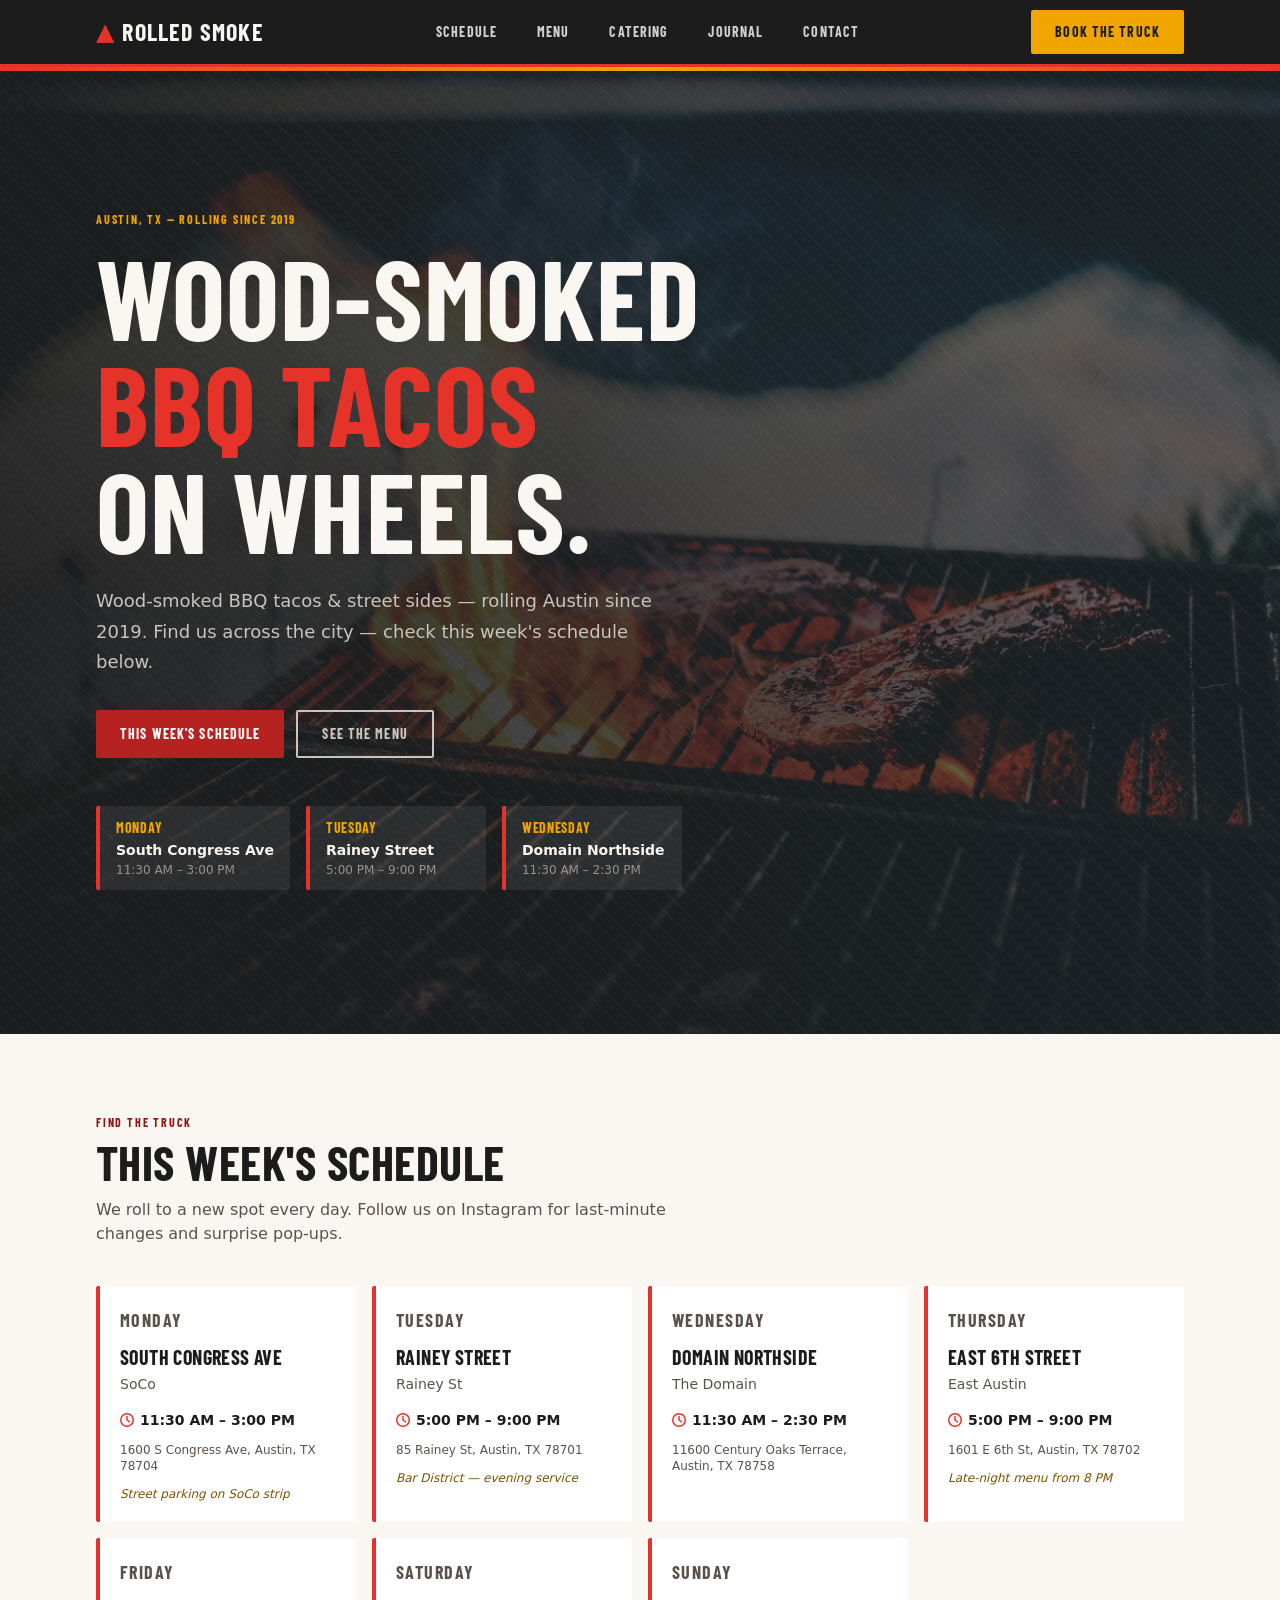
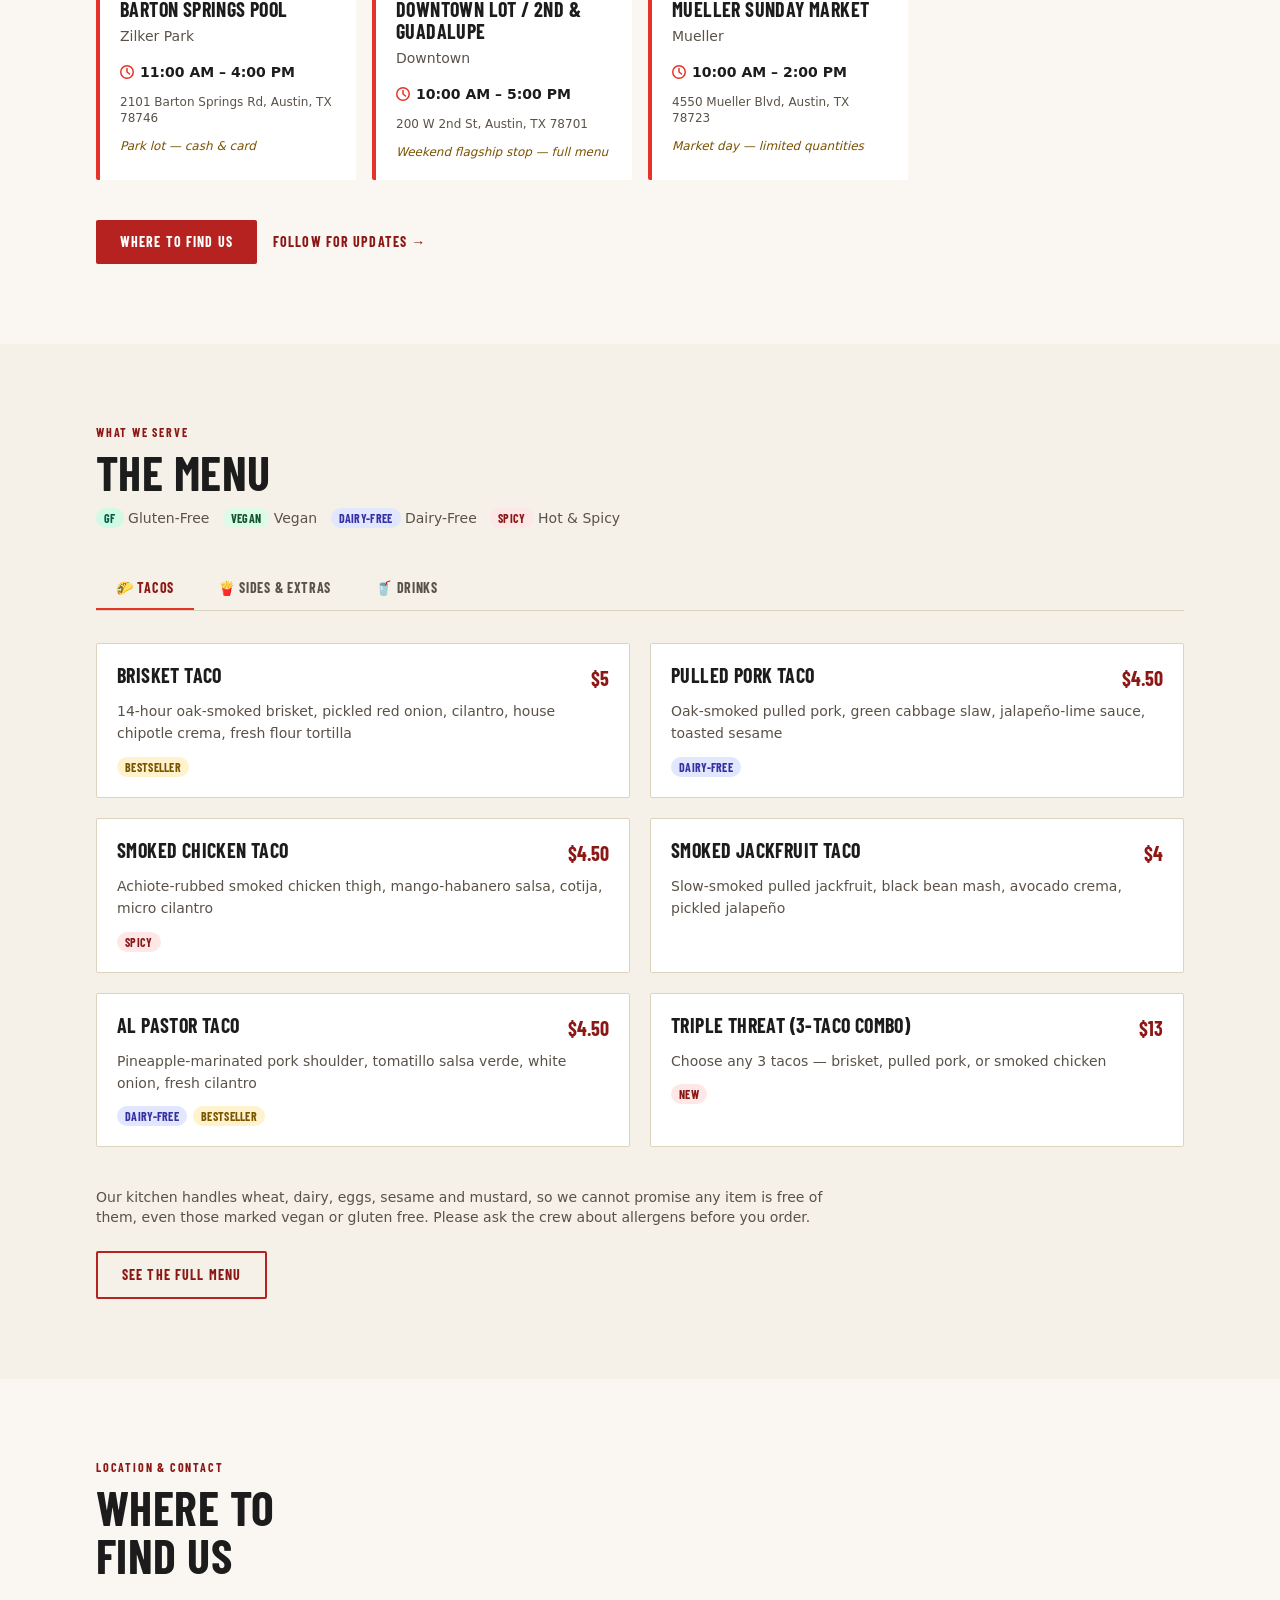
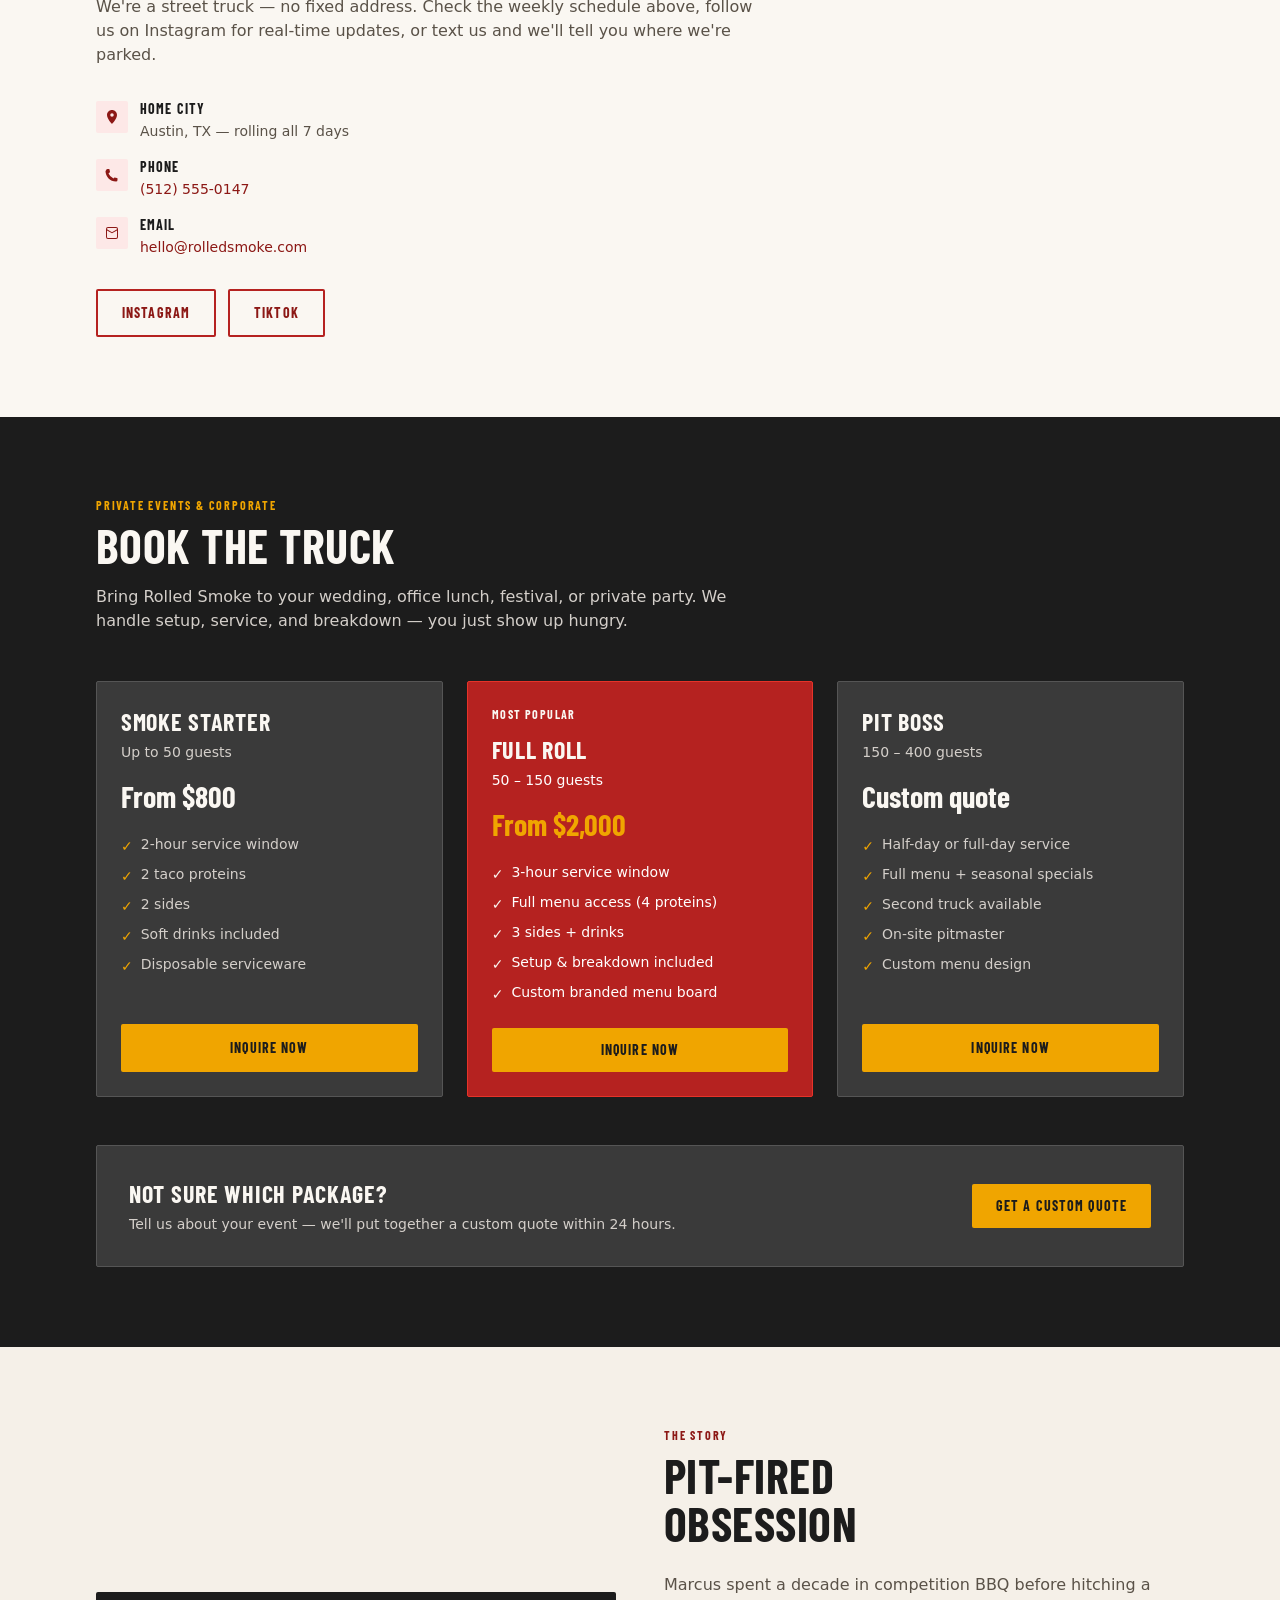
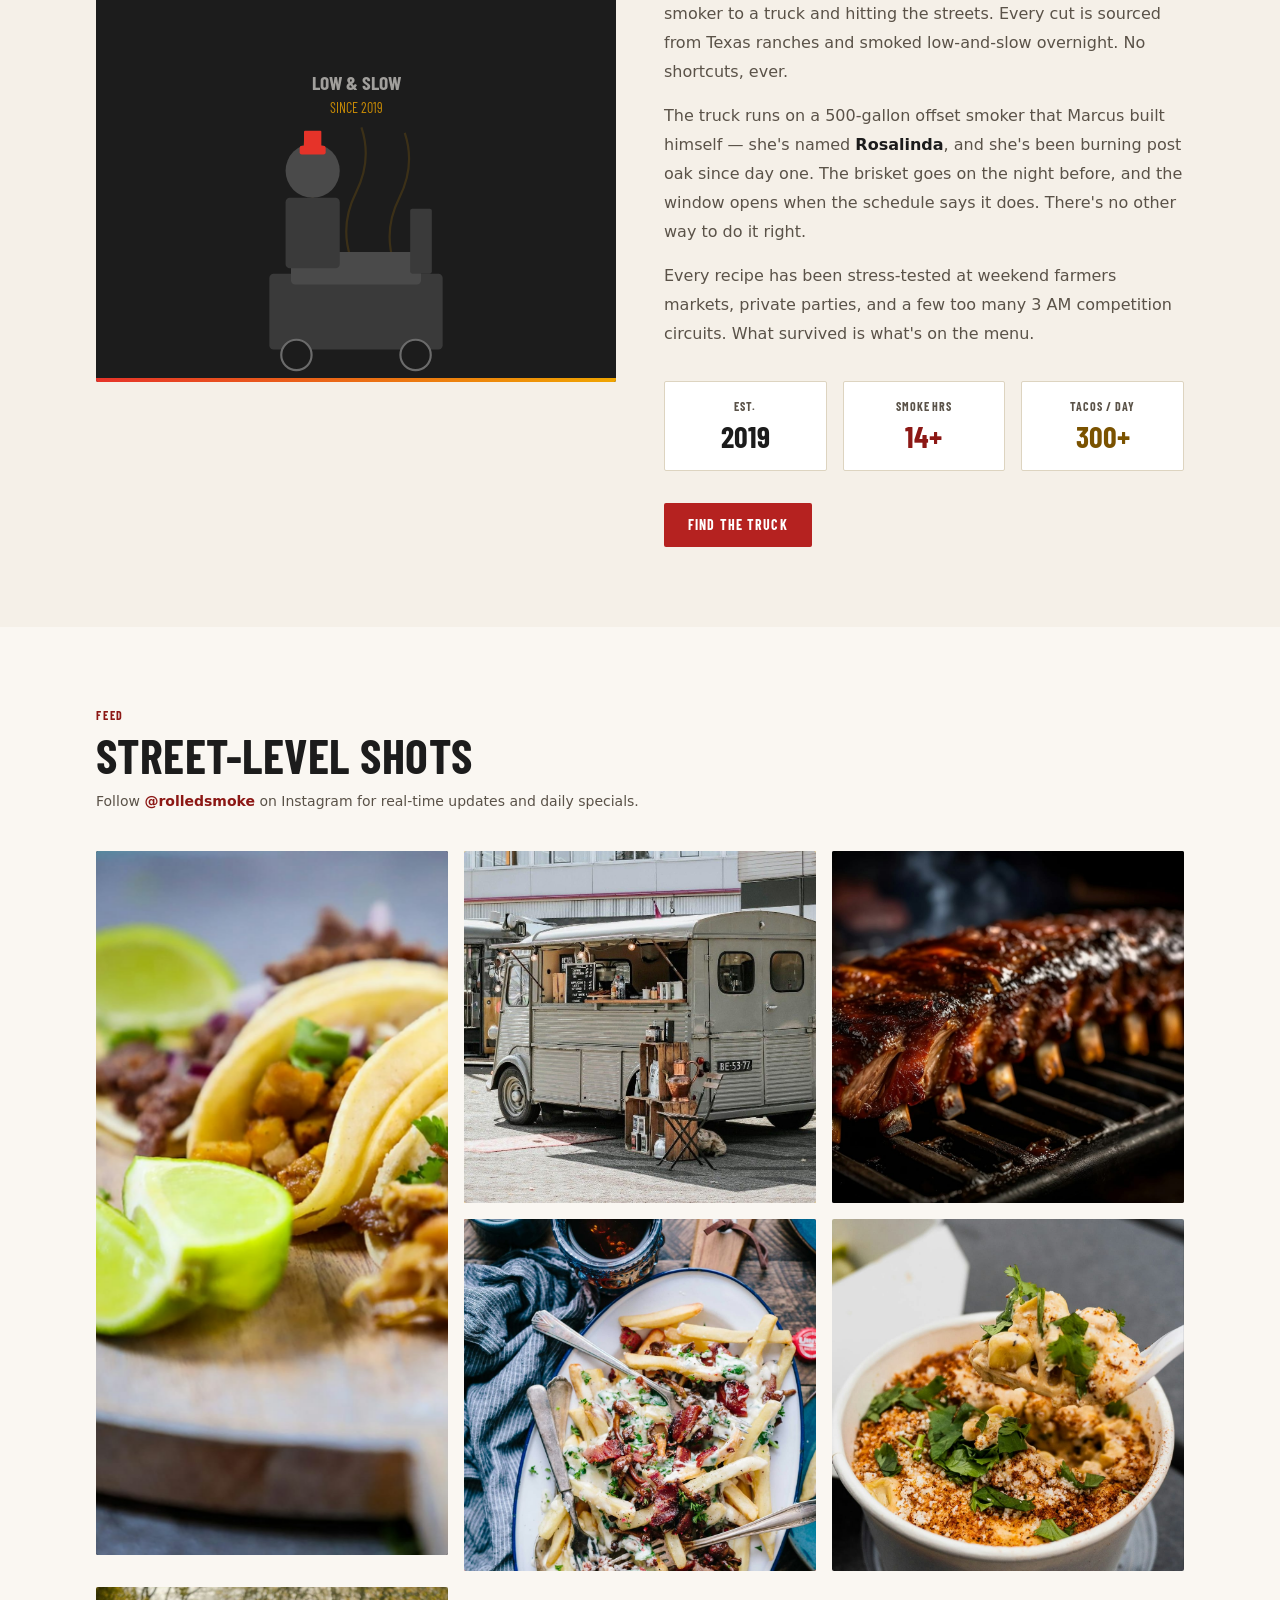
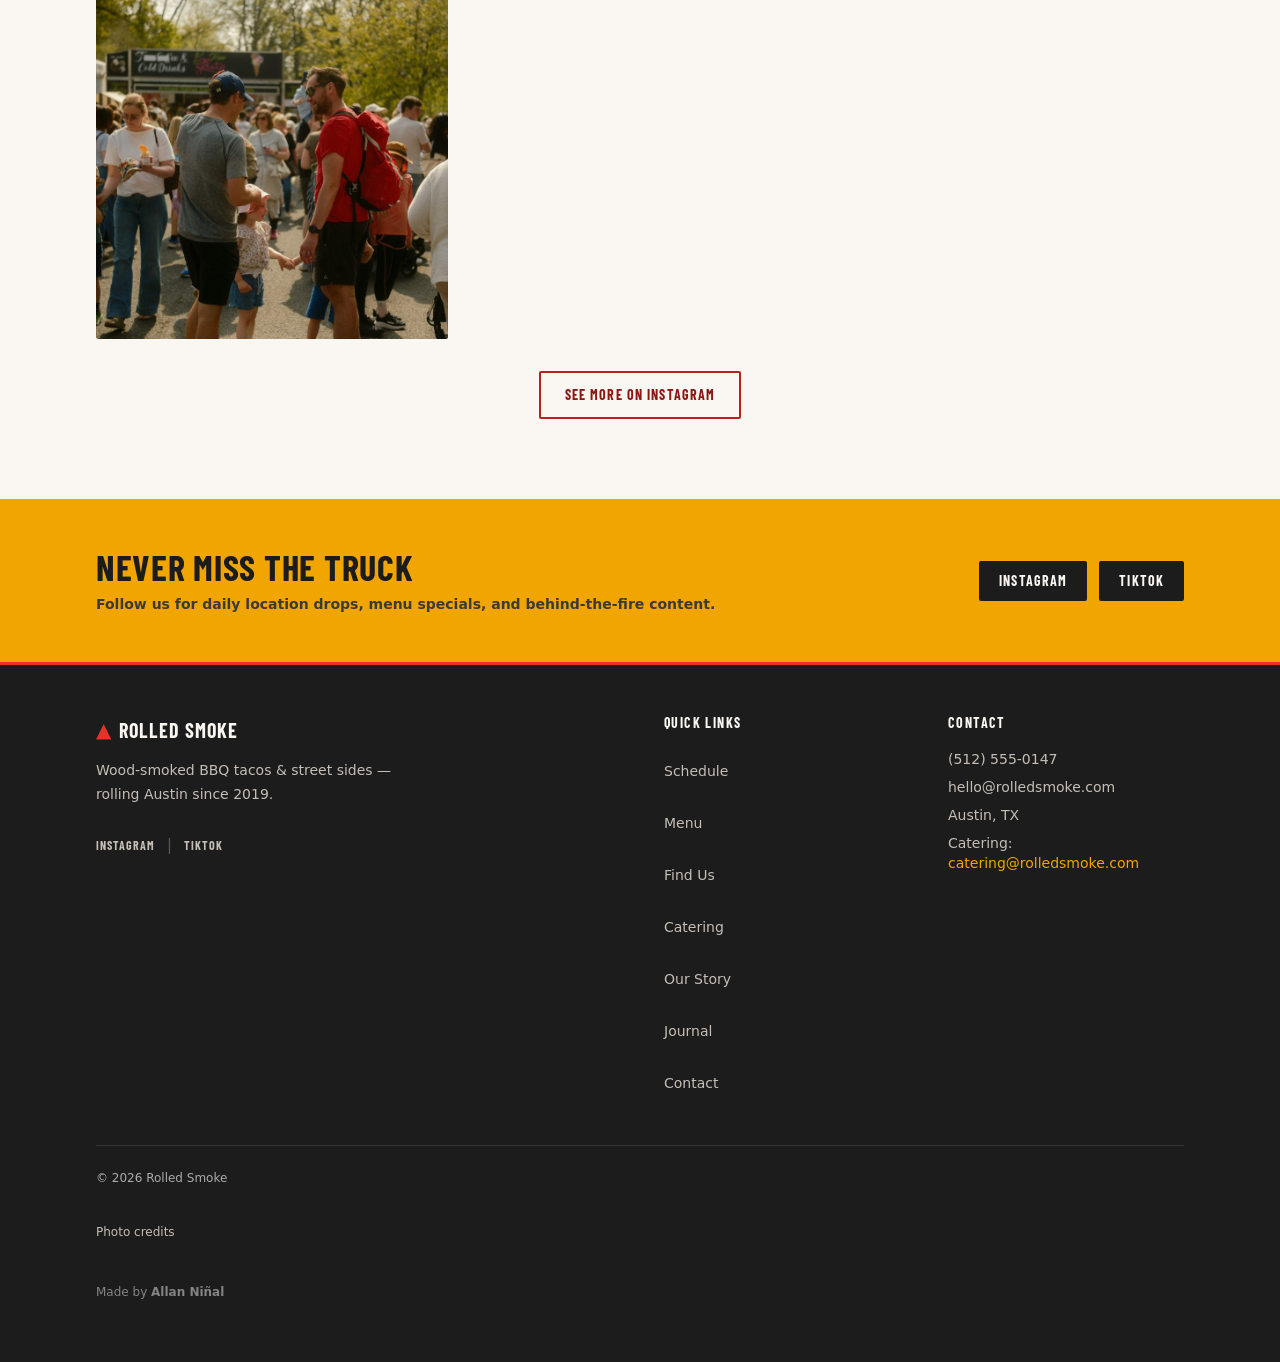
==== commit 33c3c2b9: "1.0.1: Replaced the food-truck and crowd photos, which showed another business's name and Cyrillic l" ====
--- a/index.html
+++ b/index.html
@@ -72,7 +72,7 @@
 Find the Truck
 </a> </div> </div> </div> </div> </section> <section id="gallery" class="py-16 sm:py-20" style="background-color: var(--color-bg);" aria-labelledby="gallery-heading"> <div class="container-x"> <div class="mb-10"> <p class="section-eyebrow">Feed</p> <h2 id="gallery-heading" class="section-title">Street-Level Shots</h2> <p class="mt-3 text-sm" style="color: var(--color-text-muted);">
 Follow <a href="https://instagram.com/rolledsmoke" target="_blank" rel="noopener noreferrer" class="font-semibold hover:opacity-80" style="color: var(--color-flame-text);">@rolledsmoke</a> on Instagram for real-time updates and daily specials.
-</p> </div> <div class="grid grid-cols-2 sm:grid-cols-3 gap-3 sm:gap-4"> <div class="rounded-sm overflow-hidden col-span-2 sm:col-span-1 row-span-2" style="background-color: #1C1C1C; aspect-ratio: 1/2; position: relative;"> <img src="./images/gallery/tacos.jpg" alt="Brisket tacos on flour tortillas with chipotle crema and pickled onion" width="1000" height="1500" loading="lazy" decoding="async" style="position:absolute; inset:0; width:100%; height:100%; object-fit:cover;"> </div><div class="rounded-sm overflow-hidden" style="background-color: #F0A500; aspect-ratio: 1/1; position: relative;"> <img src="./images/gallery/truck.jpg" alt="A red food truck parked on a city street" width="1100" height="1100" loading="lazy" decoding="async" style="position:absolute; inset:0; width:100%; height:100%; object-fit:cover;"> </div><div class="rounded-sm overflow-hidden" style="background-color: #3A3A3A; aspect-ratio: 1/1; position: relative;"> <img src="./images/gallery/ribs.jpg" alt="Lifting the smoker lid on a full rack of ribs" width="1100" height="1100" loading="lazy" decoding="async" style="position:absolute; inset:0; width:100%; height:100%; object-fit:cover;"> </div><div class="rounded-sm overflow-hidden" style="background-color: #E63329; aspect-ratio: 1/1; position: relative;"> <img src="./images/gallery/fries.jpg" alt="Loaded fries topped with brisket gravy and jalapeños" width="1100" height="1100" loading="lazy" decoding="async" style="position:absolute; inset:0; width:100%; height:100%; object-fit:cover;"> </div><div class="rounded-sm overflow-hidden" style="background-color: #FAF7F2; aspect-ratio: 1/1; position: relative;"> <img src="./images/gallery/elotes.jpg" alt="Smoked street corn elotes at the service window" width="1100" height="1100" loading="lazy" decoding="async" style="position:absolute; inset:0; width:100%; height:100%; object-fit:cover;"> </div><div class="rounded-sm overflow-hidden" style="background-color: #FEF3CC; aspect-ratio: 1/1; position: relative;"> <img src="./images/gallery/crowd.jpg" alt="People queuing at a food trailer at an outdoor market" width="1100" height="1100" loading="lazy" decoding="async" style="position:absolute; inset:0; width:100%; height:100%; object-fit:cover;"> </div> </div> <div class="mt-8 text-center"> <a href="https://instagram.com/rolledsmoke" class="btn-ghost" target="_blank" rel="noopener noreferrer">
+</p> </div> <div class="grid grid-cols-2 sm:grid-cols-3 gap-3 sm:gap-4"> <div class="rounded-sm overflow-hidden col-span-2 sm:col-span-1 row-span-2" style="background-color: #1C1C1C; aspect-ratio: 1/2; position: relative;"> <img src="./images/gallery/tacos.jpg" alt="Brisket tacos on flour tortillas with chipotle crema and pickled onion" width="1000" height="1500" loading="lazy" decoding="async" style="position:absolute; inset:0; width:100%; height:100%; object-fit:cover;"> </div><div class="rounded-sm overflow-hidden" style="background-color: #F0A500; aspect-ratio: 1/1; position: relative;"> <img src="./images/gallery/truck.jpg" alt="A vintage grey food truck parked on a city street" width="1100" height="1100" loading="lazy" decoding="async" style="position:absolute; inset:0; width:100%; height:100%; object-fit:cover;"> </div><div class="rounded-sm overflow-hidden" style="background-color: #3A3A3A; aspect-ratio: 1/1; position: relative;"> <img src="./images/gallery/ribs.jpg" alt="Lifting the smoker lid on a full rack of ribs" width="1100" height="1100" loading="lazy" decoding="async" style="position:absolute; inset:0; width:100%; height:100%; object-fit:cover;"> </div><div class="rounded-sm overflow-hidden" style="background-color: #E63329; aspect-ratio: 1/1; position: relative;"> <img src="./images/gallery/fries.jpg" alt="Loaded fries topped with brisket gravy and jalapeños" width="1100" height="1100" loading="lazy" decoding="async" style="position:absolute; inset:0; width:100%; height:100%; object-fit:cover;"> </div><div class="rounded-sm overflow-hidden" style="background-color: #FAF7F2; aspect-ratio: 1/1; position: relative;"> <img src="./images/gallery/elotes.jpg" alt="Smoked street corn elotes at the service window" width="1100" height="1100" loading="lazy" decoding="async" style="position:absolute; inset:0; width:100%; height:100%; object-fit:cover;"> </div><div class="rounded-sm overflow-hidden" style="background-color: #FEF3CC; aspect-ratio: 1/1; position: relative;"> <img src="./images/gallery/crowd.jpg" alt="A crowd of people browsing an outdoor food market" width="1100" height="1100" loading="lazy" decoding="async" style="position:absolute; inset:0; width:100%; height:100%; object-fit:cover;"> </div> </div> <div class="mt-8 text-center"> <a href="https://instagram.com/rolledsmoke" class="btn-ghost" target="_blank" rel="noopener noreferrer">
 See More on Instagram
 </a> </div> </div> </section> <section class="py-12" style="background-color: #F0A500;" aria-labelledby="social-callout-heading"> <div class="container-x" style="background-color: #F0A500;"> <div class="flex flex-col sm:flex-row items-center justify-between gap-6" style="background-color: #F0A500;"> <div style="background-color: #F0A500;"> <h2 id="social-callout-heading" class="font-display font-bold text-3xl sm:text-4xl uppercase" style="color: #1C1C1C; background-color: #F0A500; font-family: 'Barlow Condensed', sans-serif; letter-spacing: 0.02em; line-height: 1.1;">
 Never Miss the Truck
@@ -88,4 +88,4 @@
          the photographer and a link). Delete this whole <details> block once you
          have replaced the photos with your own. --> <details class="mt-6 text-xs" style="color: #C5BEB6; background-color: #1C1C1C;" data-photo-credits data-astro-cid-gcn2mc3v> <summary style="cursor: pointer; min-height: 44px; display: flex; align-items: center;" data-astro-cid-gcn2mc3v>Photo credits</summary> <p class="mt-2" data-astro-cid-gcn2mc3v>
 Demo photographs from <a href="https://unsplash.com/?utm_source=allanninal_dev&utm_medium=referral" style="color: #FAF7F2; text-decoration: underline;" data-astro-cid-gcn2mc3v>Unsplash</a>. Replace them, and these credits, with your own before launch.
-</p> <ul class="mt-2 space-y-1" data-astro-cid-gcn2mc3v> <li data-astro-cid-gcn2mc3v>Food truck hero: Photo by <a href="https://unsplash.com/@philippcamera?utm_source=allanninal_dev&utm_medium=referral" style="color: #FAF7F2; text-decoration: underline;" data-astro-cid-gcn2mc3v>Philipp Kämmerer</a> on <a href="https://unsplash.com/photos/Xm8XD2b9AUs?utm_source=allanninal_dev&utm_medium=referral" style="color: #FAF7F2; text-decoration: underline;" data-astro-cid-gcn2mc3v>Unsplash</a></li><li data-astro-cid-gcn2mc3v>Brisket tacos: Photo by <a href="https://unsplash.com/@frankielopez?utm_source=allanninal_dev&utm_medium=referral" style="color: #FAF7F2; text-decoration: underline;" data-astro-cid-gcn2mc3v>Frankie Lopez</a> on <a href="https://unsplash.com/photos/_j4S4V2C8ew?utm_source=allanninal_dev&utm_medium=referral" style="color: #FAF7F2; text-decoration: underline;" data-astro-cid-gcn2mc3v>Unsplash</a></li><li data-astro-cid-gcn2mc3v>A food truck on a city street: Photo by <a href="https://unsplash.com/@ijeunes?utm_source=allanninal_dev&utm_medium=referral" style="color: #FAF7F2; text-decoration: underline;" data-astro-cid-gcn2mc3v>Sam Grozyan</a> on <a href="https://unsplash.com/photos/aoHrVuzHkxU?utm_source=allanninal_dev&utm_medium=referral" style="color: #FAF7F2; text-decoration: underline;" data-astro-cid-gcn2mc3v>Unsplash</a></li><li data-astro-cid-gcn2mc3v>Ribs in the smoker: Photo by <a href="https://unsplash.com/@trytoscareme?utm_source=allanninal_dev&utm_medium=referral" style="color: #FAF7F2; text-decoration: underline;" data-astro-cid-gcn2mc3v>Brian Wegman 🎃</a> on <a href="https://unsplash.com/photos/QtLYiB6P-KM?utm_source=allanninal_dev&utm_medium=referral" style="color: #FAF7F2; text-decoration: underline;" data-astro-cid-gcn2mc3v>Unsplash</a></li><li data-astro-cid-gcn2mc3v>Loaded fries: Photo by <a href="https://unsplash.com/@brookelark?utm_source=allanninal_dev&utm_medium=referral" style="color: #FAF7F2; text-decoration: underline;" data-astro-cid-gcn2mc3v>Brooke Lark</a> on <a href="https://unsplash.com/photos/R18ecx07b3c?utm_source=allanninal_dev&utm_medium=referral" style="color: #FAF7F2; text-decoration: underline;" data-astro-cid-gcn2mc3v>Unsplash</a></li><li data-astro-cid-gcn2mc3v>Smoked street corn: Photo by <a href="https://unsplash.com/@joshsoliz_?utm_source=allanninal_dev&utm_medium=referral" style="color: #FAF7F2; text-decoration: underline;" data-astro-cid-gcn2mc3v>Joshua Soliz</a> on <a href="https://unsplash.com/photos/afdIRfiLXr8?utm_source=allanninal_dev&utm_medium=referral" style="color: #FAF7F2; text-decoration: underline;" data-astro-cid-gcn2mc3v>Unsplash</a></li><li data-astro-cid-gcn2mc3v>A crowd at a food trailer: Photo by <a href="https://unsplash.com/@kattgalvan?utm_source=allanninal_dev&utm_medium=referral" style="color: #FAF7F2; text-decoration: underline;" data-astro-cid-gcn2mc3v>Katt Galvan</a> on <a href="https://unsplash.com/photos/Eb1N5vytoHo?utm_source=allanninal_dev&utm_medium=referral" style="color: #FAF7F2; text-decoration: underline;" data-astro-cid-gcn2mc3v>Unsplash</a></li> </ul> </details>  <p class="maker-credit" data-maker-credit="1" data-astro-cid-gcn2mc3v>Made by <a style="display: inline-flex; align-items: center; min-height: 44px;" href="https://www.linkedin.com/in/allanninal/" data-maker-credit="1" target="_blank" rel="noopener noreferrer" data-astro-cid-gcn2mc3v>Allan Ni&ntilde;al</a></p> </div> </footer>   </body></html>+</p> <ul class="mt-2 space-y-1" data-astro-cid-gcn2mc3v> <li data-astro-cid-gcn2mc3v>Food truck hero: Photo by <a href="https://unsplash.com/@philippcamera?utm_source=allanninal_dev&utm_medium=referral" style="color: #FAF7F2; text-decoration: underline;" data-astro-cid-gcn2mc3v>Philipp Kämmerer</a> on <a href="https://unsplash.com/photos/Xm8XD2b9AUs?utm_source=allanninal_dev&utm_medium=referral" style="color: #FAF7F2; text-decoration: underline;" data-astro-cid-gcn2mc3v>Unsplash</a></li><li data-astro-cid-gcn2mc3v>Brisket tacos: Photo by <a href="https://unsplash.com/@frankielopez?utm_source=allanninal_dev&utm_medium=referral" style="color: #FAF7F2; text-decoration: underline;" data-astro-cid-gcn2mc3v>Frankie Lopez</a> on <a href="https://unsplash.com/photos/_j4S4V2C8ew?utm_source=allanninal_dev&utm_medium=referral" style="color: #FAF7F2; text-decoration: underline;" data-astro-cid-gcn2mc3v>Unsplash</a></li><li data-astro-cid-gcn2mc3v>A vintage grey food truck on a city street: Photo by <a href="https://unsplash.com/@micheile?utm_source=allanninal_dev&utm_medium=referral" style="color: #FAF7F2; text-decoration: underline;" data-astro-cid-gcn2mc3v>micheile henderson</a> on <a href="https://unsplash.com/photos/white-vehicle-ZdJCsyh9RMQ?utm_source=allanninal_dev&utm_medium=referral" style="color: #FAF7F2; text-decoration: underline;" data-astro-cid-gcn2mc3v>Unsplash</a></li><li data-astro-cid-gcn2mc3v>Ribs in the smoker: Photo by <a href="https://unsplash.com/@trytoscareme?utm_source=allanninal_dev&utm_medium=referral" style="color: #FAF7F2; text-decoration: underline;" data-astro-cid-gcn2mc3v>Brian Wegman 🎃</a> on <a href="https://unsplash.com/photos/QtLYiB6P-KM?utm_source=allanninal_dev&utm_medium=referral" style="color: #FAF7F2; text-decoration: underline;" data-astro-cid-gcn2mc3v>Unsplash</a></li><li data-astro-cid-gcn2mc3v>Loaded fries: Photo by <a href="https://unsplash.com/@brookelark?utm_source=allanninal_dev&utm_medium=referral" style="color: #FAF7F2; text-decoration: underline;" data-astro-cid-gcn2mc3v>Brooke Lark</a> on <a href="https://unsplash.com/photos/R18ecx07b3c?utm_source=allanninal_dev&utm_medium=referral" style="color: #FAF7F2; text-decoration: underline;" data-astro-cid-gcn2mc3v>Unsplash</a></li><li data-astro-cid-gcn2mc3v>Smoked street corn: Photo by <a href="https://unsplash.com/@joshsoliz_?utm_source=allanninal_dev&utm_medium=referral" style="color: #FAF7F2; text-decoration: underline;" data-astro-cid-gcn2mc3v>Joshua Soliz</a> on <a href="https://unsplash.com/photos/afdIRfiLXr8?utm_source=allanninal_dev&utm_medium=referral" style="color: #FAF7F2; text-decoration: underline;" data-astro-cid-gcn2mc3v>Unsplash</a></li><li data-astro-cid-gcn2mc3v>A crowd at an outdoor food market: Photo by <a href="https://unsplash.com/@cranky_bear?utm_source=allanninal_dev&utm_medium=referral" style="color: #FAF7F2; text-decoration: underline;" data-astro-cid-gcn2mc3v>Barnaby Woodrow</a> on <a href="https://unsplash.com/photos/crowd-of-people-gathered-outdoors-near-food-stalls-YmU5nP3UTgo?utm_source=allanninal_dev&utm_medium=referral" style="color: #FAF7F2; text-decoration: underline;" data-astro-cid-gcn2mc3v>Unsplash</a></li> </ul> </details>  <p class="maker-credit" data-maker-credit="1" data-astro-cid-gcn2mc3v>Made by <a style="display: inline-flex; align-items: center; min-height: 44px;" href="https://www.linkedin.com/in/allanninal/" data-maker-credit="1" target="_blank" rel="noopener noreferrer" data-astro-cid-gcn2mc3v>Allan Ni&ntilde;al</a></p> </div> </footer>   </body></html>
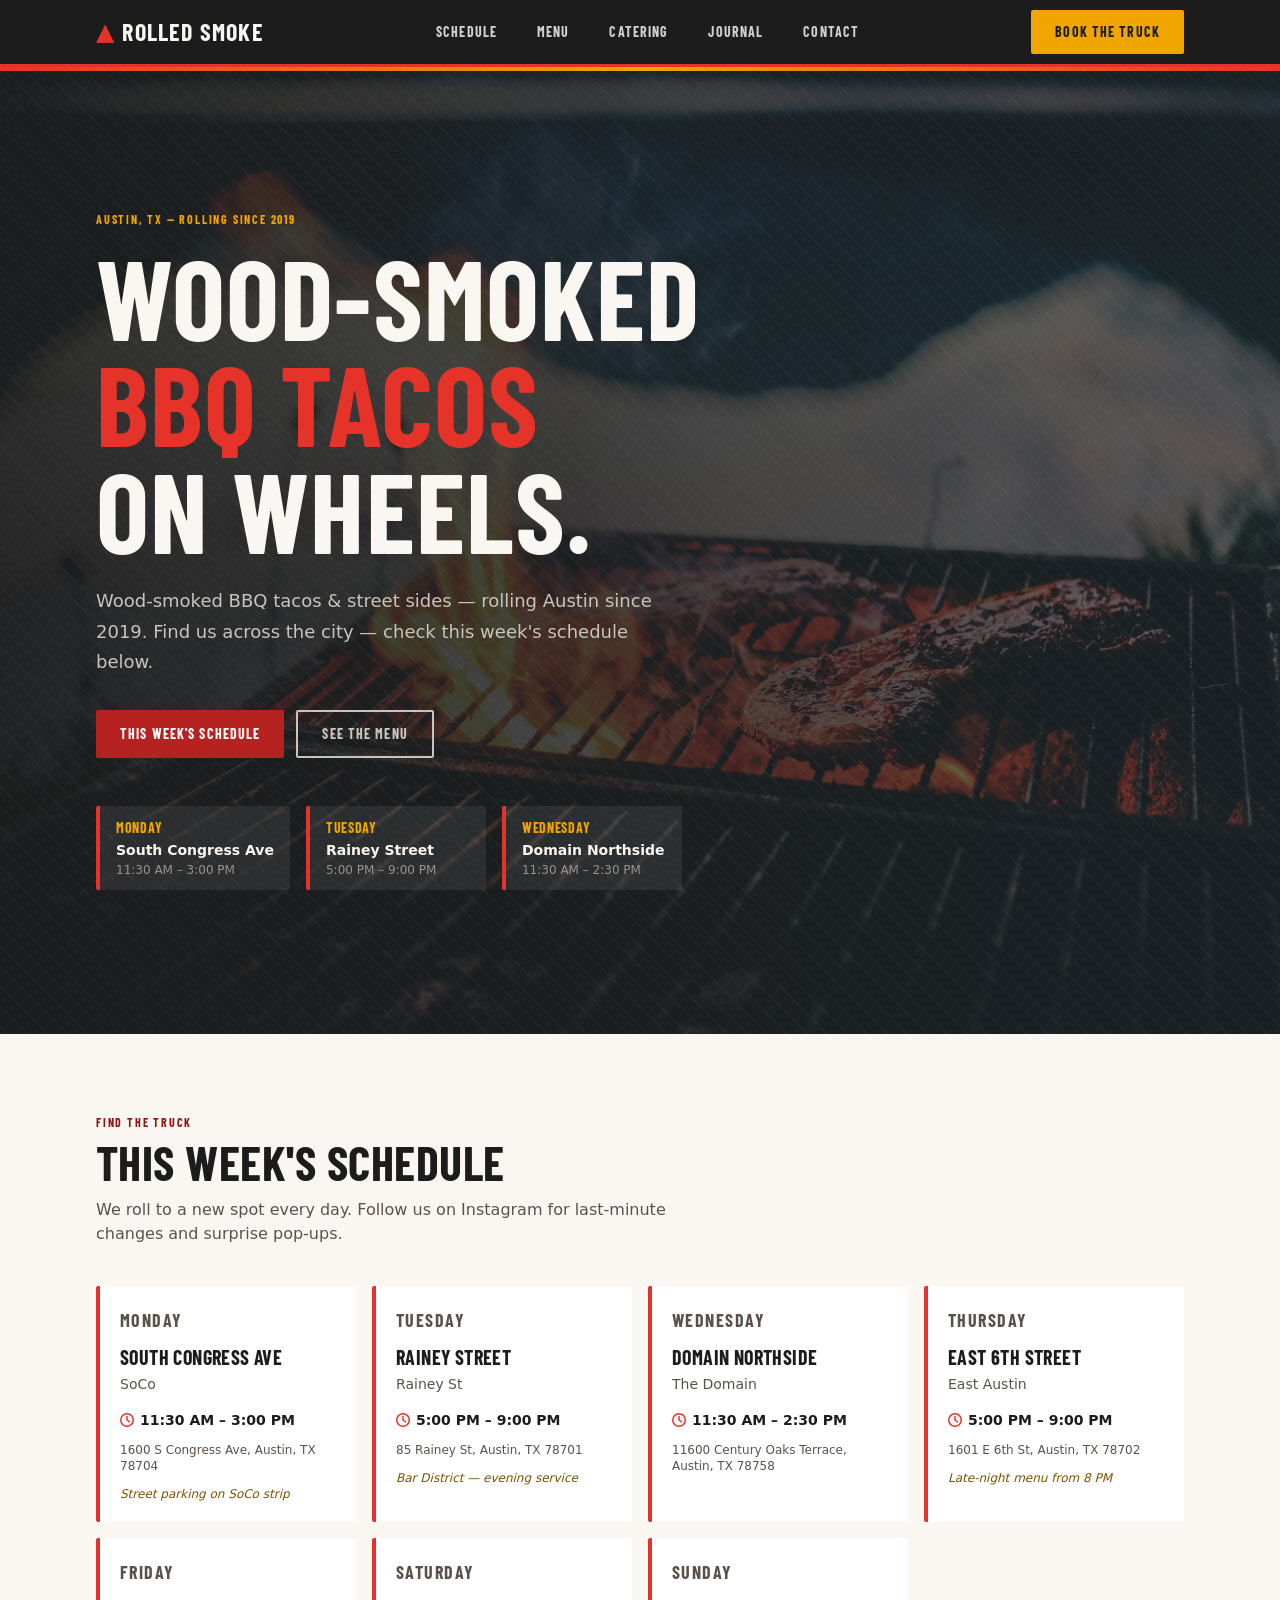
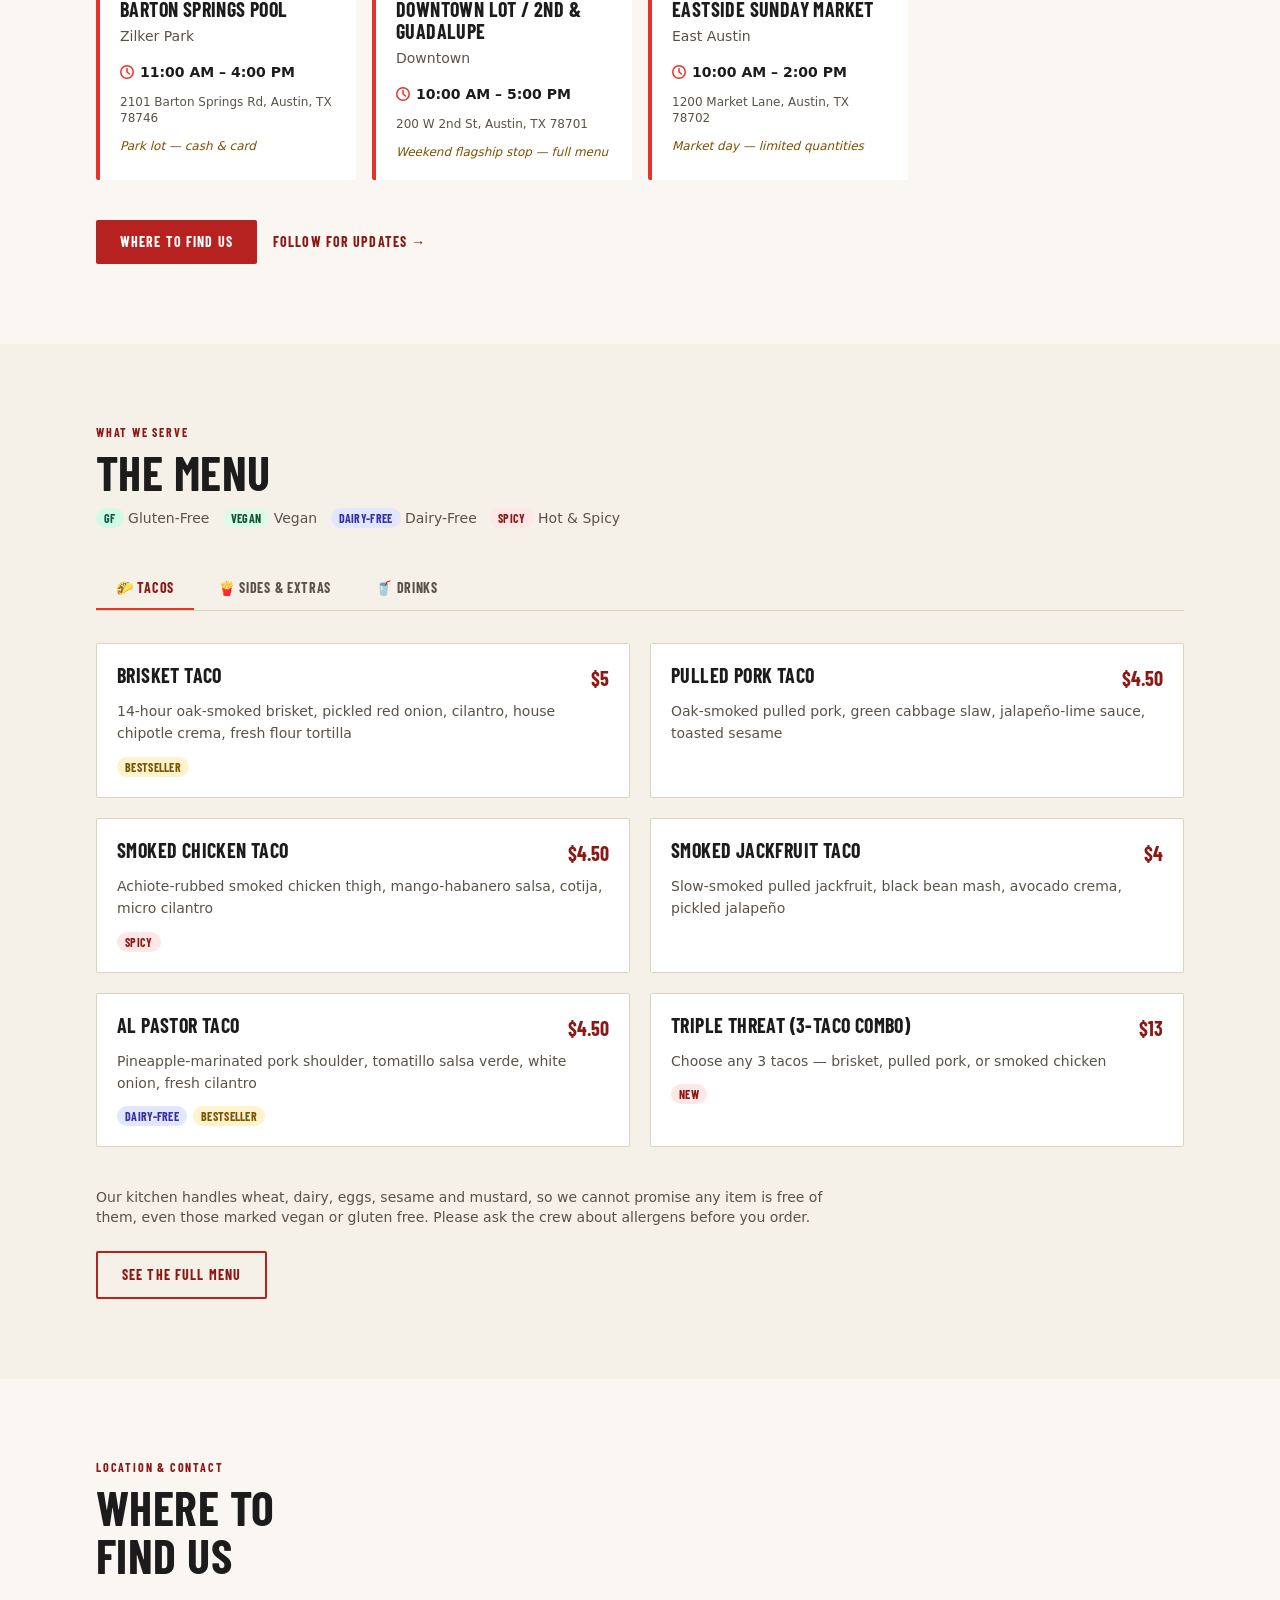
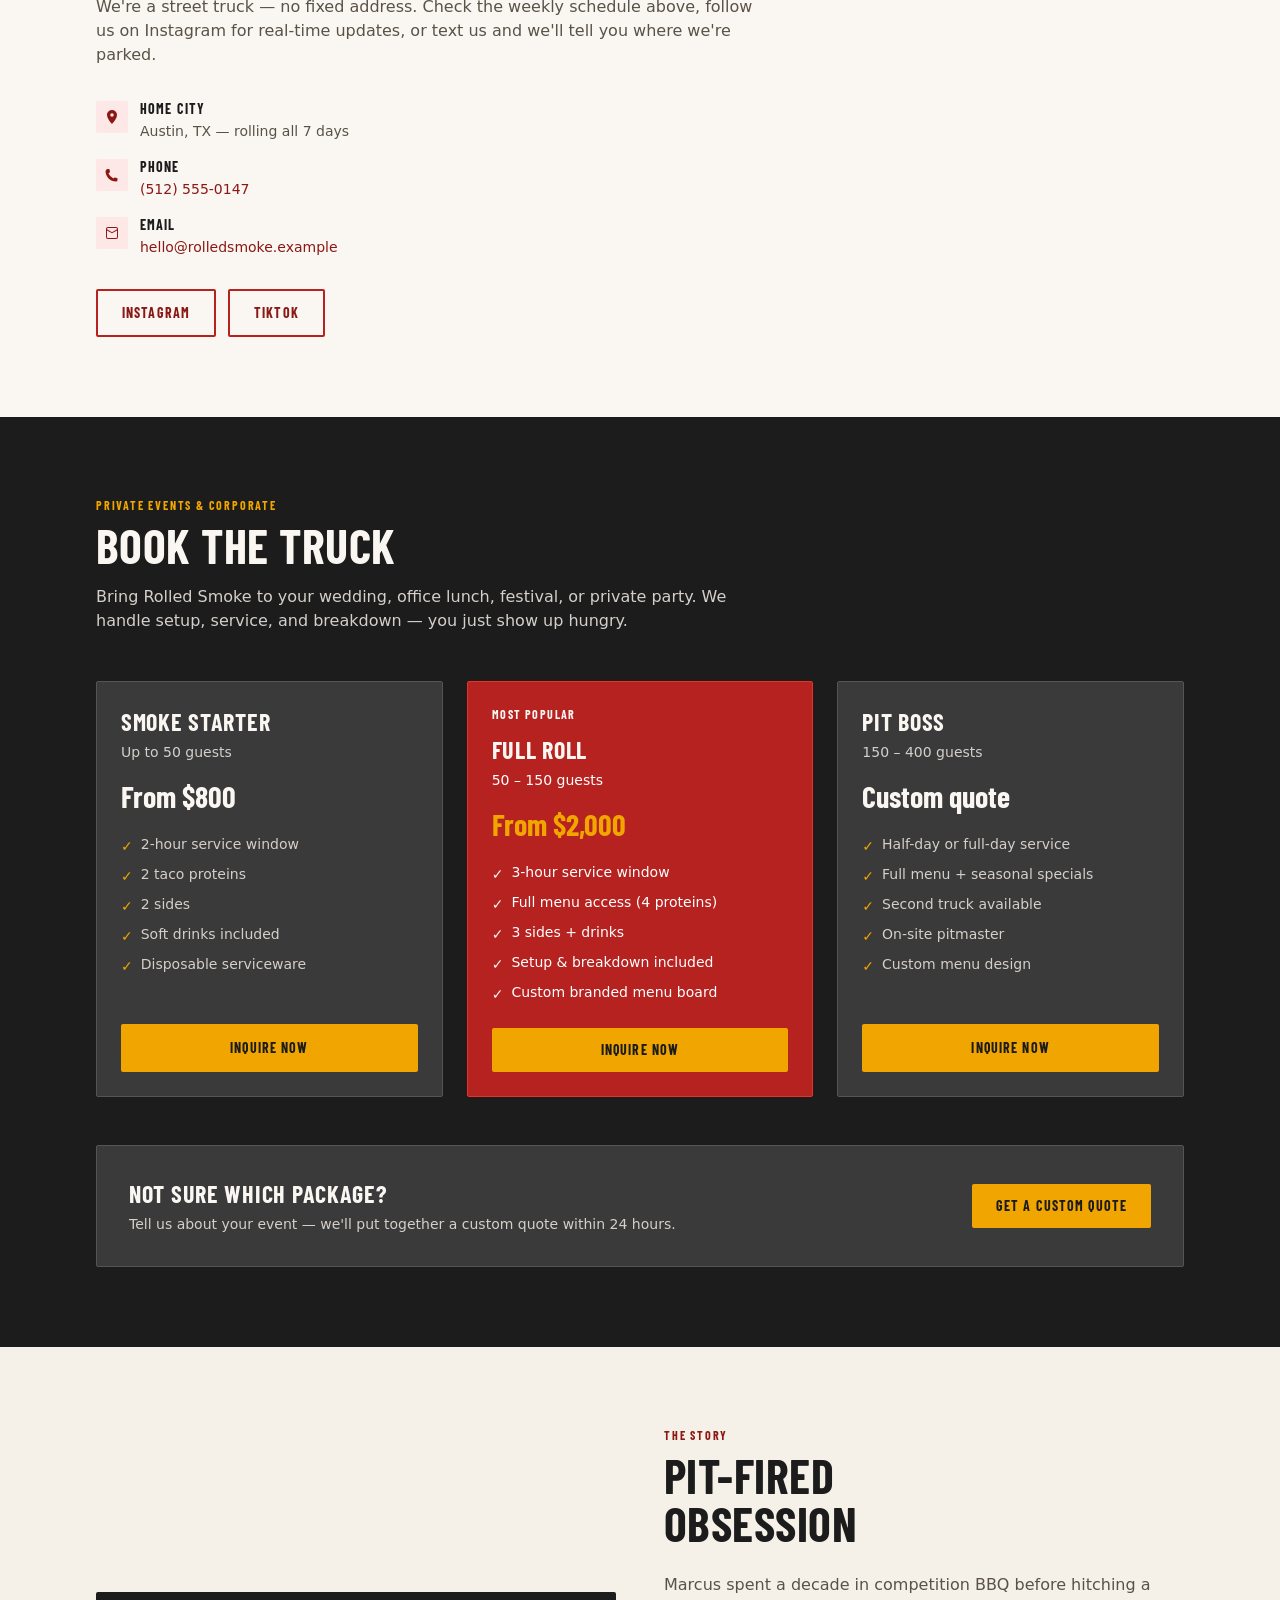
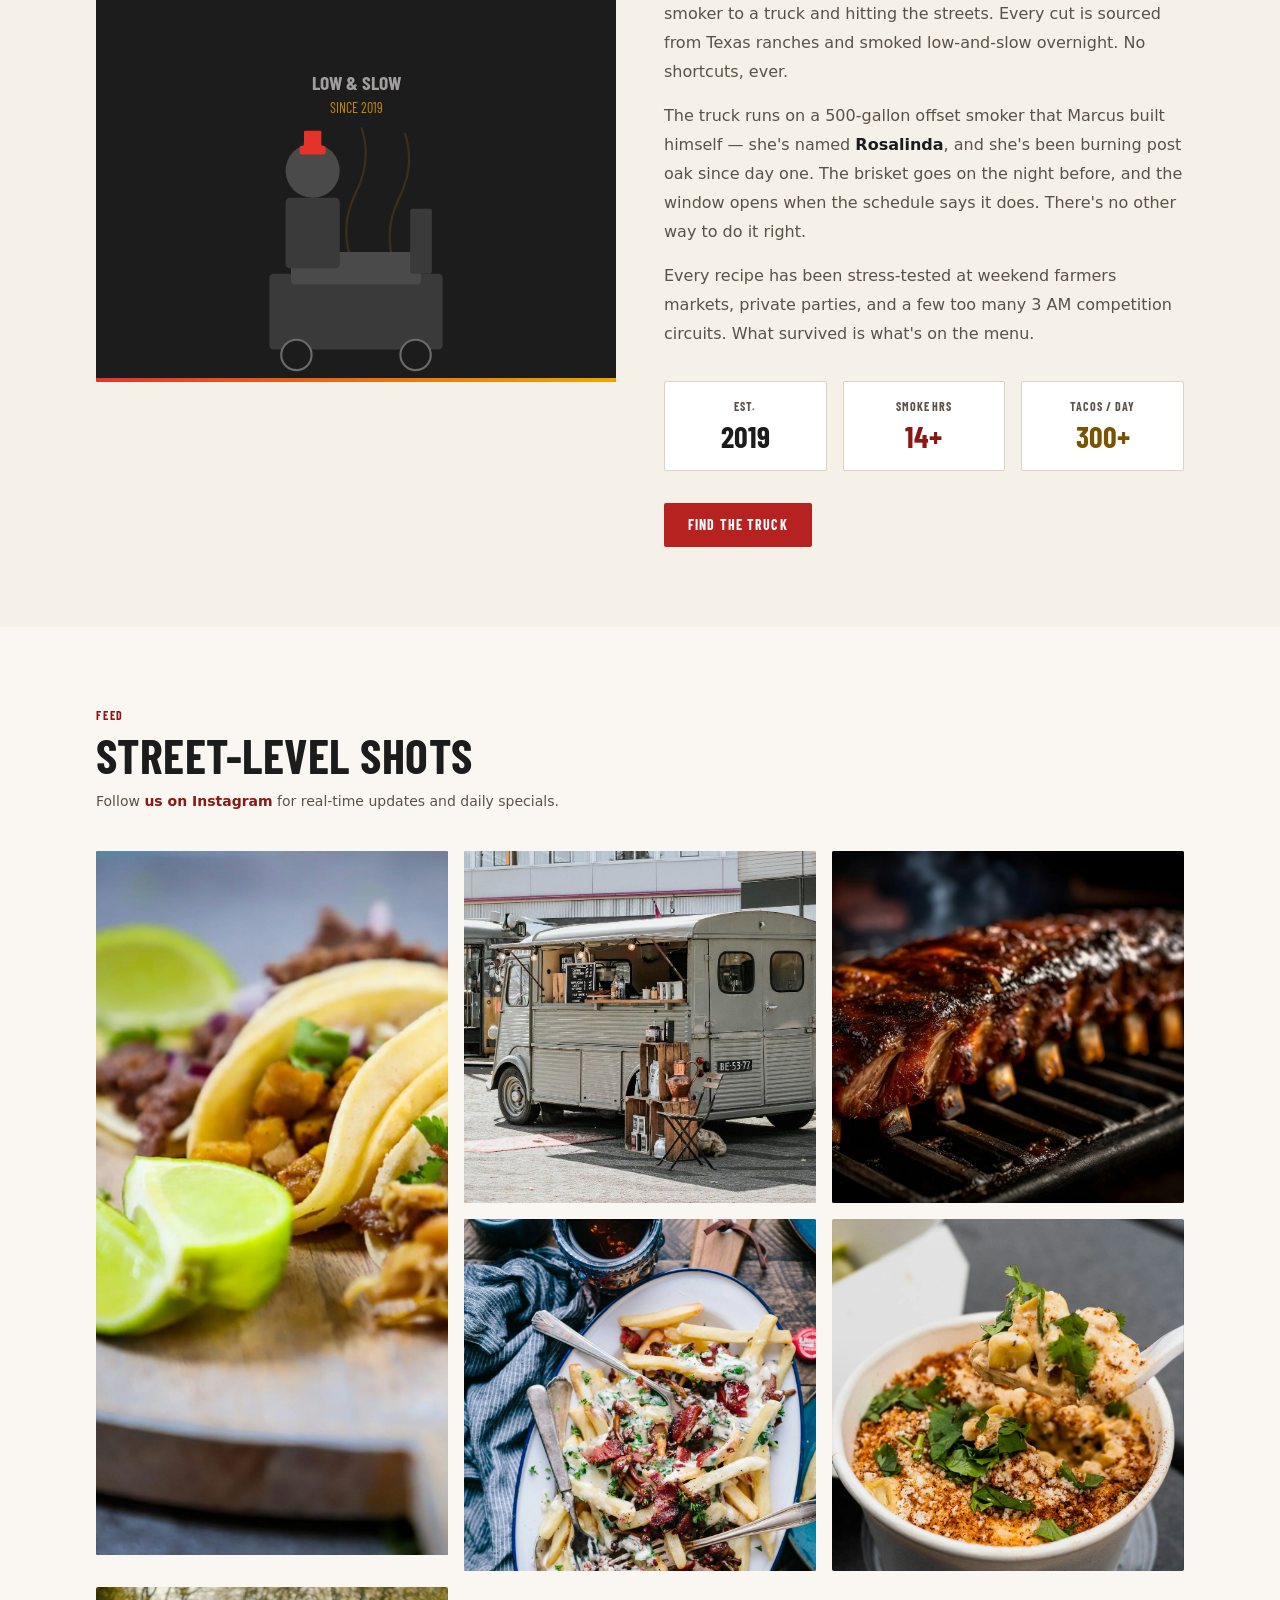
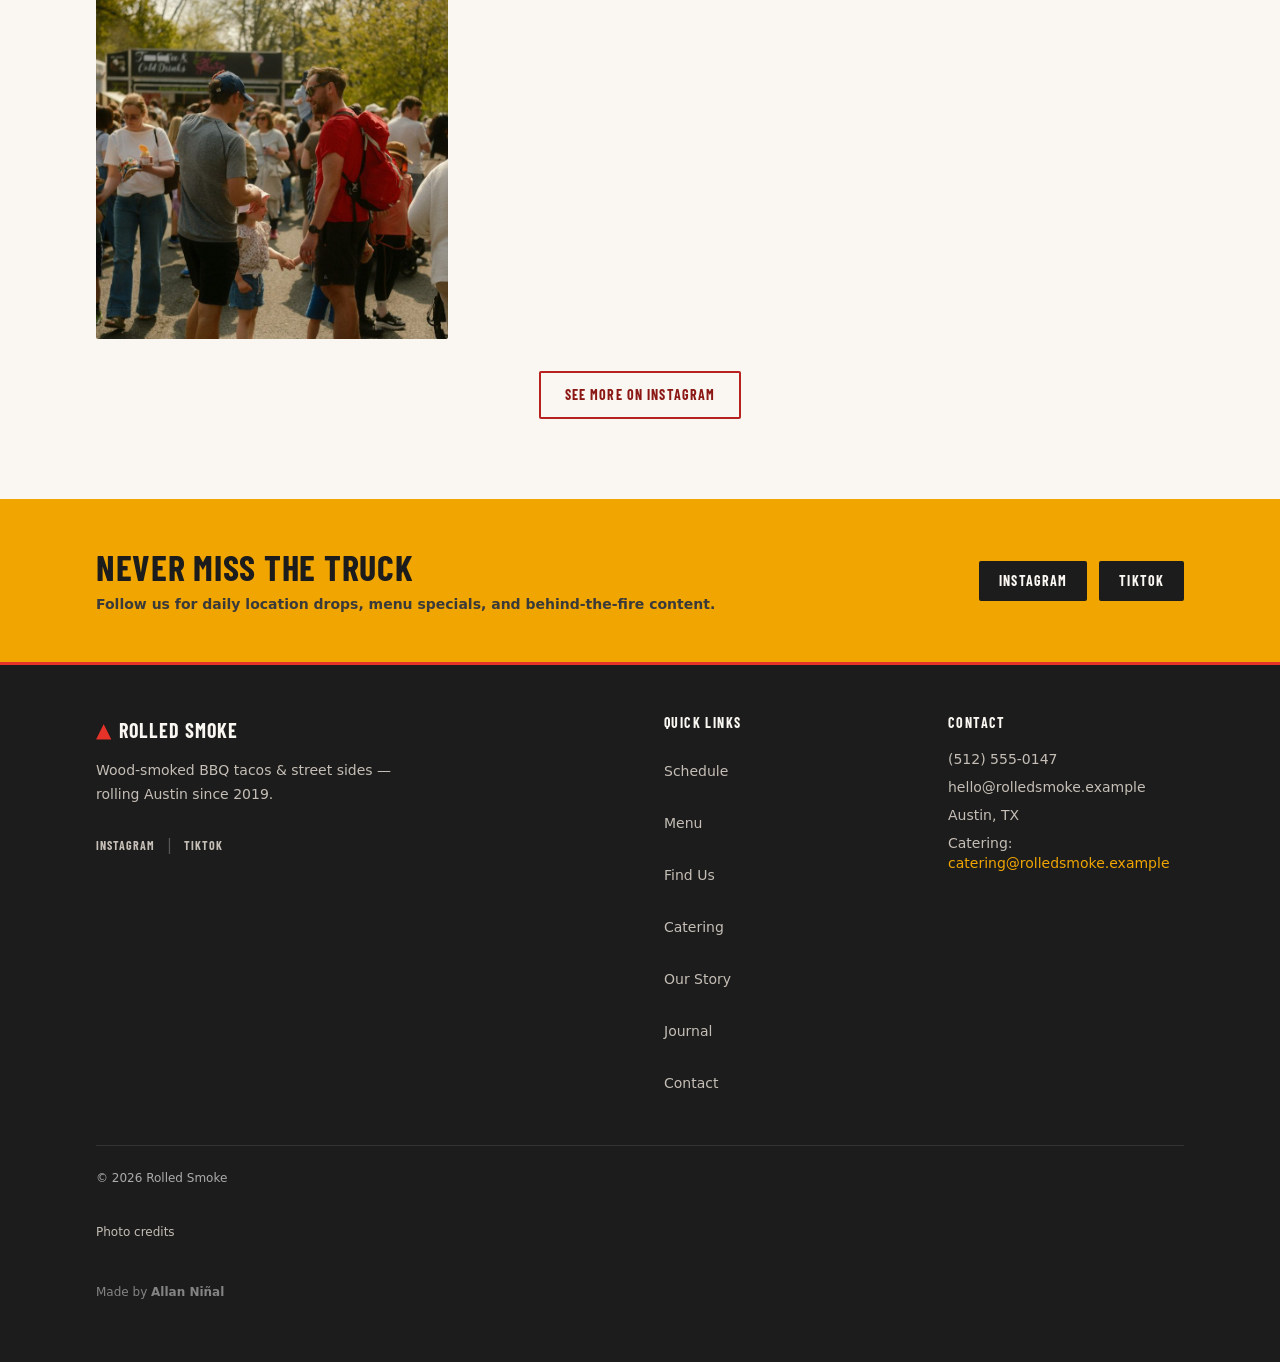
==== commit 80d1cae9: "1.0.2: Demo email addresses now end in .example, so none can reach a real business. Social links go " ====
--- a/index.html
+++ b/index.html
@@ -1,4 +1,4 @@
-<!DOCTYPE html><html lang="en" class="scroll-smooth"> <head><meta charset="utf-8"><meta name="viewport" content="width=device-width, initial-scale=1, viewport-fit=cover"><meta name="theme-color" content="#E63329"><title>Rolled Smoke — BBQ Taco Truck · Austin, TX</title><meta name="description" content="A wood-smoked BBQ taco truck rolling Austin, TX. This week's schedule and a menu of slow-smoked tacos, sides and house-made salsas."><link rel="canonical" href="https://example.com/"><meta name="robots" content="index, follow"><meta name="author" content="Rolled Smoke — BBQ Taco Truck · Austin, TX"><!-- Open Graph --><meta property="og:title" content="Rolled Smoke — BBQ Taco Truck · Austin, TX"><meta property="og:description" content="A wood-smoked BBQ taco truck rolling Austin, TX. This week's schedule and a menu of slow-smoked tacos, sides and house-made salsas."><meta property="og:url" content="https://example.com/"><meta property="og:type" content="website"><meta property="og:site_name" content="Rolled Smoke"><meta property="og:locale" content="en_US"><meta property="og:image" content="https://example.com/og-image.png"><meta property="og:image:type" content="image/png"><meta property="og:image:width" content="1200"><meta property="og:image:height" content="630"><meta property="og:image:alt" content="Rolled Smoke — BBQ Taco Truck · Austin, TX"><!-- Twitter / X --><meta name="twitter:card" content="summary_large_image"><meta name="twitter:site" content="@example"><meta name="twitter:creator" content="@example"><meta name="twitter:title" content="Rolled Smoke — BBQ Taco Truck · Austin, TX"><meta name="twitter:description" content="A wood-smoked BBQ taco truck rolling Austin, TX. This week's schedule and a menu of slow-smoked tacos, sides and house-made salsas."><meta name="twitter:image" content="https://example.com/og-image.png"><link rel="icon" href="./favicon.svg" type="image/svg+xml"><link rel="apple-touch-icon" href="./favicon.svg"><!-- JSON-LD --><script type="application/ld+json">{"@context":"https://schema.org","@type":"FoodEstablishment","name":"Rolled Smoke","description":"Rolled Smoke is a wood-fired BBQ taco truck rolling the streets of Austin, TX. Every taco is built on a fresh flour tortilla with slow-smoked meats, house-made salsas, and zero shortcuts.","url":"https://example.com/","telephone":"(512) 555-0147","email":"hello@rolledsmoke.com","priceRange":"$","servesCuisine":["BBQ","Tacos","Street Food","Tex-Mex"],"image":"https://example.com/og-image.png","address":{"@type":"PostalAddress","addressLocality":"Austin","addressRegion":"TX","addressCountry":"US"},"geo":{"@type":"GeoCoordinates","latitude":30.2672,"longitude":-97.7431},"hasMenu":"https://example.com/#menu","currenciesAccepted":"USD","paymentAccepted":"Cash, Credit Card","amenityFeature":[{"@type":"LocationFeatureSpecification","name":"Food Truck","value":true},{"@type":"LocationFeatureSpecification","name":"Outdoor Dining","value":true},{"@type":"LocationFeatureSpecification","name":"Catering Available","value":true}]}</script><script type="application/ld+json">{"@context":"https://schema.org","@type":"Menu","name":"Rolled Smoke Menu","url":"https://example.com/#menu","hasMenuSection":[{"@type":"MenuSection","name":"Tacos","description":"Wood-smoked BBQ tacos on fresh flour tortillas"},{"@type":"MenuSection","name":"Sides & Extras","description":"Smoked street corn, pit beans, loaded fries, sausage links"},{"@type":"MenuSection","name":"Drinks","description":"Agua fresca, glass-bottle cola, horchata"}]}</script><link rel="stylesheet" href="./assets/index.BrtgiY-X.css"><script type="module">const a=document.querySelectorAll(".menu-tab-btn"),c=document.querySelectorAll(".menu-panel");a.forEach(e=>{e.addEventListener("click",()=>{const s=e.dataset.tab;a.forEach(t=>{t.classList.remove("active"),t.setAttribute("aria-selected","false")}),c.forEach(t=>t.classList.add("hidden")),e.classList.add("active"),e.setAttribute("aria-selected","true"),document.querySelector(`[data-panel="${s}"]`)?.classList.remove("hidden")})});
+<!DOCTYPE html><html lang="en" class="scroll-smooth"> <head><meta charset="utf-8"><meta name="viewport" content="width=device-width, initial-scale=1, viewport-fit=cover"><meta name="theme-color" content="#E63329"><title>Rolled Smoke — BBQ Taco Truck · Austin, TX</title><meta name="description" content="A wood-smoked BBQ taco truck rolling Austin, TX. This week's schedule and a menu of slow-smoked tacos, sides and house-made salsas."><link rel="canonical" href="https://example.com/"><meta name="robots" content="index, follow"><meta name="author" content="Rolled Smoke — BBQ Taco Truck · Austin, TX"><!-- Open Graph --><meta property="og:title" content="Rolled Smoke — BBQ Taco Truck · Austin, TX"><meta property="og:description" content="A wood-smoked BBQ taco truck rolling Austin, TX. This week's schedule and a menu of slow-smoked tacos, sides and house-made salsas."><meta property="og:url" content="https://example.com/"><meta property="og:type" content="website"><meta property="og:site_name" content="Rolled Smoke"><meta property="og:locale" content="en_US"><meta property="og:image" content="https://example.com/og-image.png"><meta property="og:image:type" content="image/png"><meta property="og:image:width" content="1200"><meta property="og:image:height" content="630"><meta property="og:image:alt" content="Rolled Smoke — BBQ Taco Truck · Austin, TX"><!-- Twitter / X --><meta name="twitter:card" content="summary_large_image"><meta name="twitter:site" content="@example"><meta name="twitter:creator" content="@example"><meta name="twitter:title" content="Rolled Smoke — BBQ Taco Truck · Austin, TX"><meta name="twitter:description" content="A wood-smoked BBQ taco truck rolling Austin, TX. This week's schedule and a menu of slow-smoked tacos, sides and house-made salsas."><meta name="twitter:image" content="https://example.com/og-image.png"><link rel="icon" href="./favicon.svg" type="image/svg+xml"><link rel="apple-touch-icon" href="./favicon.svg"><!-- JSON-LD --><script type="application/ld+json">{"@context":"https://schema.org","@type":"FoodEstablishment","name":"Rolled Smoke","description":"Rolled Smoke is a wood-fired BBQ taco truck rolling the streets of Austin, TX. Every taco is built on a fresh flour tortilla with slow-smoked meats, house-made salsas, and zero shortcuts.","url":"https://example.com/","telephone":"(512) 555-0147","email":"hello@rolledsmoke.example","priceRange":"$","servesCuisine":["BBQ","Tacos","Street Food","Tex-Mex"],"image":"https://example.com/og-image.png","address":{"@type":"PostalAddress","addressLocality":"Austin","addressRegion":"TX","addressCountry":"US"},"geo":{"@type":"GeoCoordinates","latitude":30.2672,"longitude":-97.7431},"hasMenu":"https://example.com/#menu","currenciesAccepted":"USD","paymentAccepted":"Cash, Credit Card","amenityFeature":[{"@type":"LocationFeatureSpecification","name":"Food Truck","value":true},{"@type":"LocationFeatureSpecification","name":"Outdoor Dining","value":true},{"@type":"LocationFeatureSpecification","name":"Catering Available","value":true}]}</script><script type="application/ld+json">{"@context":"https://schema.org","@type":"Menu","name":"Rolled Smoke Menu","url":"https://example.com/#menu","hasMenuSection":[{"@type":"MenuSection","name":"Tacos","description":"Wood-smoked BBQ tacos on fresh flour tortillas"},{"@type":"MenuSection","name":"Sides & Extras","description":"Smoked street corn, pit beans, loaded fries, sausage links"},{"@type":"MenuSection","name":"Drinks","description":"Agua fresca, glass-bottle cola, horchata"}]}</script><link rel="stylesheet" href="./assets/index.BrtgiY-X.css"><script type="module">const a=document.querySelectorAll(".menu-tab-btn"),c=document.querySelectorAll(".menu-panel");a.forEach(e=>{e.addEventListener("click",()=>{const s=e.dataset.tab;a.forEach(t=>{t.classList.remove("active"),t.setAttribute("aria-selected","false")}),c.forEach(t=>t.classList.add("hidden")),e.classList.add("active"),e.setAttribute("aria-selected","true"),document.querySelector(`[data-panel="${s}"]`)?.classList.remove("hidden")})});
 </script></head> <body class="min-h-screen flex flex-col antialiased"> <header style="background-color: #1C1C1C; border-bottom: 3px solid #E63329;" class="sticky top-0 z-50" data-astro-cid-ctg3m53h> <div class="container-x flex items-center justify-between h-16 gap-4" data-astro-cid-ctg3m53h> <!-- Logo --> <a href="./index.html" class="flex items-center gap-2 flex-shrink-0 focus-visible:outline-none focus-visible:ring-2 focus-visible:ring-offset-1" style="color: #FAF7F2; ring-color: var(--color-mustard);" aria-label="Rolled Smoke — home" data-astro-cid-ctg3m53h> <span style="color: var(--color-flame); font-size: 1.5rem;" aria-hidden="true" data-astro-cid-ctg3m53h>&#9650;</span> <span class="font-display text-2xl font-bold uppercase tracking-wider" style="color: #FAF7F2; font-family: 'Barlow Condensed', sans-serif; letter-spacing: 0.05em;" data-astro-cid-ctg3m53h>Rolled Smoke</span> </a> <!-- Desktop nav --> <nav aria-label="Main navigation" class="hidden md:flex items-center gap-6" data-astro-cid-ctg3m53h> <a href="./index.html#schedule" class="text-sm font-bold uppercase tracking-wider transition-colors duration-150 hover:opacity-80 px-2 py-3" style="color: #D4CFCA; background-color: #1C1C1C; font-family: 'Barlow Condensed', sans-serif; letter-spacing: 0.08em;" data-astro-cid-ctg3m53h> Schedule </a><a href="./menu/index.html" class="text-sm font-bold uppercase tracking-wider transition-colors duration-150 hover:opacity-80 px-2 py-3" style="color: #D4CFCA; background-color: #1C1C1C; font-family: 'Barlow Condensed', sans-serif; letter-spacing: 0.08em;" data-astro-cid-ctg3m53h> Menu </a><a href="./index.html#catering" class="text-sm font-bold uppercase tracking-wider transition-colors duration-150 hover:opacity-80 px-2 py-3" style="color: #D4CFCA; background-color: #1C1C1C; font-family: 'Barlow Condensed', sans-serif; letter-spacing: 0.08em;" data-astro-cid-ctg3m53h> Catering </a><a href="./journal/index.html" class="text-sm font-bold uppercase tracking-wider transition-colors duration-150 hover:opacity-80 px-2 py-3" style="color: #D4CFCA; background-color: #1C1C1C; font-family: 'Barlow Condensed', sans-serif; letter-spacing: 0.08em;" data-astro-cid-ctg3m53h> Journal </a><a href="./contact/index.html" class="text-sm font-bold uppercase tracking-wider transition-colors duration-150 hover:opacity-80 px-2 py-3" style="color: #D4CFCA; background-color: #1C1C1C; font-family: 'Barlow Condensed', sans-serif; letter-spacing: 0.08em;" data-astro-cid-ctg3m53h> Contact </a> </nav> <!-- Desktop CTA --> <a href="./index.html#catering" class="btn-mustard text-sm hidden md:inline-flex" style="min-height: 44px; min-width: 44px;" data-astro-cid-ctg3m53h>
 Book the Truck
 </a> <!-- Phone: menu (no JavaScript) --> <details class="mobile-menu md:hidden" data-astro-cid-ctg3m53h> <summary aria-label="Menu" data-astro-cid-ctg3m53h>Menu</summary> <nav aria-label="Mobile navigation" data-astro-cid-ctg3m53h> <a href="./index.html#schedule" data-astro-cid-ctg3m53h>Schedule</a><a href="./menu/index.html" data-astro-cid-ctg3m53h>Menu</a><a href="./index.html#catering" data-astro-cid-ctg3m53h>Catering</a><a href="./journal/index.html" data-astro-cid-ctg3m53h>Journal</a><a href="./contact/index.html" data-astro-cid-ctg3m53h>Contact</a> <a href="./index.html#catering" class="mobile-menu__cta" data-astro-cid-ctg3m53h>Book the Truck</a> </nav> </details> </div> </header>  <main class="flex-1" id="main-content">  <section id="hero" style="background-color: var(--color-charcoal); position: relative; overflow: hidden;" aria-labelledby="hero-heading"> <!-- Real BBQ photo behind a dark overlay for legibility --> <img src="./images/hero.jpg" alt="Smoke and fire over the grill" width="2000" height="1300" fetchpriority="high" decoding="async" style="position:absolute; inset:0; width:100%; height:100%; object-fit:cover; z-index:0;"> <div aria-hidden="true" style="position:absolute; inset:0; z-index:0; background: linear-gradient(90deg, rgba(28,28,28,0.92) 0%, rgba(28,28,28,0.82) 45%, rgba(28,28,28,0.6) 100%);"></div> <!-- Decorative flame stripe --> <div style="position: absolute; top: 0; left: 0; right: 0; height: 4px; background: linear-gradient(90deg, var(--color-flame) 0%, var(--color-mustard) 50%, var(--color-flame) 100%);" aria-hidden="true"></div> <!-- Background texture pattern --> <div style="position: absolute; inset: 0; opacity: 0.04; background-image: repeating-linear-gradient(45deg, #FAF7F2 0, #FAF7F2 1px, transparent 0, transparent 50%); background-size: 20px 20px;" aria-hidden="true"></div> <div class="container-x relative py-20 sm:py-28 lg:py-36"> <div class="max-w-3xl"> <!-- Eyebrow --> <p class="section-eyebrow mb-4" style="color: var(--color-mustard);">
@@ -15,9 +15,9 @@
 This Week's Schedule
 </h2> <p class="mt-3 text-base max-w-xl" style="color: var(--color-text-muted);">
 We roll to a new spot every day. Follow us on Instagram for last-minute changes and surprise pop-ups.
-</p> </div> <!-- Schedule grid --> <div class="grid grid-cols-1 sm:grid-cols-2 lg:grid-cols-3 xl:grid-cols-4 gap-4"> <article class="schedule-card" aria-label="Monday: South Congress Ave, 11:30 AM – 3:00 PM"> <!-- Day badge --> <div class="flex items-center justify-between mb-2"> <span class="font-display font-bold uppercase text-lg tracking-wider" style="color: var(--color-text-muted); font-family: 'Barlow Condensed', sans-serif; letter-spacing: 0.08em;"> Monday </span> </div> <!-- Location --> <p class="font-display font-bold text-xl uppercase" style="color: var(--color-text); font-family: 'Barlow Condensed', sans-serif; letter-spacing: 0.02em; line-height: 1.1;"> South Congress Ave </p> <p class="text-sm mt-0.5" style="color: var(--color-text-muted);"> SoCo </p> <!-- Time --> <div class="mt-3 flex items-center gap-1.5"> <svg width="14" height="14" viewBox="0 0 14 14" fill="none" aria-hidden="true" style="flex-shrink:0"> <circle cx="7" cy="7" r="6.25" stroke="currentColor" stroke-width="1.5" style="color: var(--color-flame);"></circle> <path d="M7 3.5V7L9.5 9" stroke="currentColor" stroke-width="1.5" stroke-linecap="round" style="color: var(--color-flame);"></path> </svg> <span class="text-sm font-semibold" style="color: var(--color-text);">11:30 AM – 3:00 PM</span> </div> <!-- Address --> <p class="text-xs mt-2" style="color: var(--color-text-muted);">1600 S Congress Ave, Austin, TX 78704</p> <p class="text-xs mt-2 italic" style="color: var(--color-mustard-text);">Street parking on SoCo strip</p> </article><article class="schedule-card" aria-label="Tuesday: Rainey Street, 5:00 PM – 9:00 PM"> <!-- Day badge --> <div class="flex items-center justify-between mb-2"> <span class="font-display font-bold uppercase text-lg tracking-wider" style="color: var(--color-text-muted); font-family: 'Barlow Condensed', sans-serif; letter-spacing: 0.08em;"> Tuesday </span> </div> <!-- Location --> <p class="font-display font-bold text-xl uppercase" style="color: var(--color-text); font-family: 'Barlow Condensed', sans-serif; letter-spacing: 0.02em; line-height: 1.1;"> Rainey Street </p> <p class="text-sm mt-0.5" style="color: var(--color-text-muted);"> Rainey St </p> <!-- Time --> <div class="mt-3 flex items-center gap-1.5"> <svg width="14" height="14" viewBox="0 0 14 14" fill="none" aria-hidden="true" style="flex-shrink:0"> <circle cx="7" cy="7" r="6.25" stroke="currentColor" stroke-width="1.5" style="color: var(--color-flame);"></circle> <path d="M7 3.5V7L9.5 9" stroke="currentColor" stroke-width="1.5" stroke-linecap="round" style="color: var(--color-flame);"></path> </svg> <span class="text-sm font-semibold" style="color: var(--color-text);">5:00 PM – 9:00 PM</span> </div> <!-- Address --> <p class="text-xs mt-2" style="color: var(--color-text-muted);">85 Rainey St, Austin, TX 78701</p> <p class="text-xs mt-2 italic" style="color: var(--color-mustard-text);">Bar District — evening service</p> </article><article class="schedule-card" aria-label="Wednesday: Domain Northside, 11:30 AM – 2:30 PM"> <!-- Day badge --> <div class="flex items-center justify-between mb-2"> <span class="font-display font-bold uppercase text-lg tracking-wider" style="color: var(--color-text-muted); font-family: 'Barlow Condensed', sans-serif; letter-spacing: 0.08em;"> Wednesday </span> </div> <!-- Location --> <p class="font-display font-bold text-xl uppercase" style="color: var(--color-text); font-family: 'Barlow Condensed', sans-serif; letter-spacing: 0.02em; line-height: 1.1;"> Domain Northside </p> <p class="text-sm mt-0.5" style="color: var(--color-text-muted);"> The Domain </p> <!-- Time --> <div class="mt-3 flex items-center gap-1.5"> <svg width="14" height="14" viewBox="0 0 14 14" fill="none" aria-hidden="true" style="flex-shrink:0"> <circle cx="7" cy="7" r="6.25" stroke="currentColor" stroke-width="1.5" style="color: var(--color-flame);"></circle> <path d="M7 3.5V7L9.5 9" stroke="currentColor" stroke-width="1.5" stroke-linecap="round" style="color: var(--color-flame);"></path> </svg> <span class="text-sm font-semibold" style="color: var(--color-text);">11:30 AM – 2:30 PM</span> </div> <!-- Address --> <p class="text-xs mt-2" style="color: var(--color-text-muted);">11600 Century Oaks Terrace, Austin, TX 78758</p>  </article><article class="schedule-card" aria-label="Thursday: East 6th Street, 5:00 PM – 9:00 PM"> <!-- Day badge --> <div class="flex items-center justify-between mb-2"> <span class="font-display font-bold uppercase text-lg tracking-wider" style="color: var(--color-text-muted); font-family: 'Barlow Condensed', sans-serif; letter-spacing: 0.08em;"> Thursday </span> </div> <!-- Location --> <p class="font-display font-bold text-xl uppercase" style="color: var(--color-text); font-family: 'Barlow Condensed', sans-serif; letter-spacing: 0.02em; line-height: 1.1;"> East 6th Street </p> <p class="text-sm mt-0.5" style="color: var(--color-text-muted);"> East Austin </p> <!-- Time --> <div class="mt-3 flex items-center gap-1.5"> <svg width="14" height="14" viewBox="0 0 14 14" fill="none" aria-hidden="true" style="flex-shrink:0"> <circle cx="7" cy="7" r="6.25" stroke="currentColor" stroke-width="1.5" style="color: var(--color-flame);"></circle> <path d="M7 3.5V7L9.5 9" stroke="currentColor" stroke-width="1.5" stroke-linecap="round" style="color: var(--color-flame);"></path> </svg> <span class="text-sm font-semibold" style="color: var(--color-text);">5:00 PM – 9:00 PM</span> </div> <!-- Address --> <p class="text-xs mt-2" style="color: var(--color-text-muted);">1601 E 6th St, Austin, TX 78702</p> <p class="text-xs mt-2 italic" style="color: var(--color-mustard-text);">Late-night menu from 8 PM</p> </article><article class="schedule-card" aria-label="Friday: Barton Springs Pool, 11:00 AM – 4:00 PM"> <!-- Day badge --> <div class="flex items-center justify-between mb-2"> <span class="font-display font-bold uppercase text-lg tracking-wider" style="color: var(--color-text-muted); font-family: 'Barlow Condensed', sans-serif; letter-spacing: 0.08em;"> Friday </span> </div> <!-- Location --> <p class="font-display font-bold text-xl uppercase" style="color: var(--color-text); font-family: 'Barlow Condensed', sans-serif; letter-spacing: 0.02em; line-height: 1.1;"> Barton Springs Pool </p> <p class="text-sm mt-0.5" style="color: var(--color-text-muted);"> Zilker Park </p> <!-- Time --> <div class="mt-3 flex items-center gap-1.5"> <svg width="14" height="14" viewBox="0 0 14 14" fill="none" aria-hidden="true" style="flex-shrink:0"> <circle cx="7" cy="7" r="6.25" stroke="currentColor" stroke-width="1.5" style="color: var(--color-flame);"></circle> <path d="M7 3.5V7L9.5 9" stroke="currentColor" stroke-width="1.5" stroke-linecap="round" style="color: var(--color-flame);"></path> </svg> <span class="text-sm font-semibold" style="color: var(--color-text);">11:00 AM – 4:00 PM</span> </div> <!-- Address --> <p class="text-xs mt-2" style="color: var(--color-text-muted);">2101 Barton Springs Rd, Austin, TX 78746</p> <p class="text-xs mt-2 italic" style="color: var(--color-mustard-text);">Park lot — cash &amp; card</p> </article><article class="schedule-card" aria-label="Saturday: Downtown Lot / 2nd &#38; Guadalupe, 10:00 AM – 5:00 PM"> <!-- Day badge --> <div class="flex items-center justify-between mb-2"> <span class="font-display font-bold uppercase text-lg tracking-wider" style="color: var(--color-text-muted); font-family: 'Barlow Condensed', sans-serif; letter-spacing: 0.08em;"> Saturday </span> </div> <!-- Location --> <p class="font-display font-bold text-xl uppercase" style="color: var(--color-text); font-family: 'Barlow Condensed', sans-serif; letter-spacing: 0.02em; line-height: 1.1;"> Downtown Lot / 2nd &amp; Guadalupe </p> <p class="text-sm mt-0.5" style="color: var(--color-text-muted);"> Downtown </p> <!-- Time --> <div class="mt-3 flex items-center gap-1.5"> <svg width="14" height="14" viewBox="0 0 14 14" fill="none" aria-hidden="true" style="flex-shrink:0"> <circle cx="7" cy="7" r="6.25" stroke="currentColor" stroke-width="1.5" style="color: var(--color-flame);"></circle> <path d="M7 3.5V7L9.5 9" stroke="currentColor" stroke-width="1.5" stroke-linecap="round" style="color: var(--color-flame);"></path> </svg> <span class="text-sm font-semibold" style="color: var(--color-text);">10:00 AM – 5:00 PM</span> </div> <!-- Address --> <p class="text-xs mt-2" style="color: var(--color-text-muted);">200 W 2nd St, Austin, TX 78701</p> <p class="text-xs mt-2 italic" style="color: var(--color-mustard-text);">Weekend flagship stop — full menu</p> </article><article class="schedule-card" aria-label="Sunday: Mueller Sunday Market, 10:00 AM – 2:00 PM"> <!-- Day badge --> <div class="flex items-center justify-between mb-2"> <span class="font-display font-bold uppercase text-lg tracking-wider" style="color: var(--color-text-muted); font-family: 'Barlow Condensed', sans-serif; letter-spacing: 0.08em;"> Sunday </span> </div> <!-- Location --> <p class="font-display font-bold text-xl uppercase" style="color: var(--color-text); font-family: 'Barlow Condensed', sans-serif; letter-spacing: 0.02em; line-height: 1.1;"> Mueller Sunday Market </p> <p class="text-sm mt-0.5" style="color: var(--color-text-muted);"> Mueller </p> <!-- Time --> <div class="mt-3 flex items-center gap-1.5"> <svg width="14" height="14" viewBox="0 0 14 14" fill="none" aria-hidden="true" style="flex-shrink:0"> <circle cx="7" cy="7" r="6.25" stroke="currentColor" stroke-width="1.5" style="color: var(--color-flame);"></circle> <path d="M7 3.5V7L9.5 9" stroke="currentColor" stroke-width="1.5" stroke-linecap="round" style="color: var(--color-flame);"></path> </svg> <span class="text-sm font-semibold" style="color: var(--color-text);">10:00 AM – 2:00 PM</span> </div> <!-- Address --> <p class="text-xs mt-2" style="color: var(--color-text-muted);">4550 Mueller Blvd, Austin, TX 78723</p> <p class="text-xs mt-2 italic" style="color: var(--color-mustard-text);">Market day — limited quantities</p> </article> </div> <!-- Map CTA --> <div class="mt-10 flex flex-wrap items-center gap-4"> <a href="#find-us" class="btn-primary">
+</p> </div> <!-- Schedule grid --> <div class="grid grid-cols-1 sm:grid-cols-2 lg:grid-cols-3 xl:grid-cols-4 gap-4"> <article class="schedule-card" aria-label="Monday: South Congress Ave, 11:30 AM – 3:00 PM"> <!-- Day badge --> <div class="flex items-center justify-between mb-2"> <span class="font-display font-bold uppercase text-lg tracking-wider" style="color: var(--color-text-muted); font-family: 'Barlow Condensed', sans-serif; letter-spacing: 0.08em;"> Monday </span> </div> <!-- Location --> <p class="font-display font-bold text-xl uppercase" style="color: var(--color-text); font-family: 'Barlow Condensed', sans-serif; letter-spacing: 0.02em; line-height: 1.1;"> South Congress Ave </p> <p class="text-sm mt-0.5" style="color: var(--color-text-muted);"> SoCo </p> <!-- Time --> <div class="mt-3 flex items-center gap-1.5"> <svg width="14" height="14" viewBox="0 0 14 14" fill="none" aria-hidden="true" style="flex-shrink:0"> <circle cx="7" cy="7" r="6.25" stroke="currentColor" stroke-width="1.5" style="color: var(--color-flame);"></circle> <path d="M7 3.5V7L9.5 9" stroke="currentColor" stroke-width="1.5" stroke-linecap="round" style="color: var(--color-flame);"></path> </svg> <span class="text-sm font-semibold" style="color: var(--color-text);">11:30 AM – 3:00 PM</span> </div> <!-- Address --> <p class="text-xs mt-2" style="color: var(--color-text-muted);">1600 S Congress Ave, Austin, TX 78704</p> <p class="text-xs mt-2 italic" style="color: var(--color-mustard-text);">Street parking on SoCo strip</p> </article><article class="schedule-card" aria-label="Tuesday: Rainey Street, 5:00 PM – 9:00 PM"> <!-- Day badge --> <div class="flex items-center justify-between mb-2"> <span class="font-display font-bold uppercase text-lg tracking-wider" style="color: var(--color-text-muted); font-family: 'Barlow Condensed', sans-serif; letter-spacing: 0.08em;"> Tuesday </span> </div> <!-- Location --> <p class="font-display font-bold text-xl uppercase" style="color: var(--color-text); font-family: 'Barlow Condensed', sans-serif; letter-spacing: 0.02em; line-height: 1.1;"> Rainey Street </p> <p class="text-sm mt-0.5" style="color: var(--color-text-muted);"> Rainey St </p> <!-- Time --> <div class="mt-3 flex items-center gap-1.5"> <svg width="14" height="14" viewBox="0 0 14 14" fill="none" aria-hidden="true" style="flex-shrink:0"> <circle cx="7" cy="7" r="6.25" stroke="currentColor" stroke-width="1.5" style="color: var(--color-flame);"></circle> <path d="M7 3.5V7L9.5 9" stroke="currentColor" stroke-width="1.5" stroke-linecap="round" style="color: var(--color-flame);"></path> </svg> <span class="text-sm font-semibold" style="color: var(--color-text);">5:00 PM – 9:00 PM</span> </div> <!-- Address --> <p class="text-xs mt-2" style="color: var(--color-text-muted);">85 Rainey St, Austin, TX 78701</p> <p class="text-xs mt-2 italic" style="color: var(--color-mustard-text);">Bar District — evening service</p> </article><article class="schedule-card" aria-label="Wednesday: Domain Northside, 11:30 AM – 2:30 PM"> <!-- Day badge --> <div class="flex items-center justify-between mb-2"> <span class="font-display font-bold uppercase text-lg tracking-wider" style="color: var(--color-text-muted); font-family: 'Barlow Condensed', sans-serif; letter-spacing: 0.08em;"> Wednesday </span> </div> <!-- Location --> <p class="font-display font-bold text-xl uppercase" style="color: var(--color-text); font-family: 'Barlow Condensed', sans-serif; letter-spacing: 0.02em; line-height: 1.1;"> Domain Northside </p> <p class="text-sm mt-0.5" style="color: var(--color-text-muted);"> The Domain </p> <!-- Time --> <div class="mt-3 flex items-center gap-1.5"> <svg width="14" height="14" viewBox="0 0 14 14" fill="none" aria-hidden="true" style="flex-shrink:0"> <circle cx="7" cy="7" r="6.25" stroke="currentColor" stroke-width="1.5" style="color: var(--color-flame);"></circle> <path d="M7 3.5V7L9.5 9" stroke="currentColor" stroke-width="1.5" stroke-linecap="round" style="color: var(--color-flame);"></path> </svg> <span class="text-sm font-semibold" style="color: var(--color-text);">11:30 AM – 2:30 PM</span> </div> <!-- Address --> <p class="text-xs mt-2" style="color: var(--color-text-muted);">11600 Century Oaks Terrace, Austin, TX 78758</p>  </article><article class="schedule-card" aria-label="Thursday: East 6th Street, 5:00 PM – 9:00 PM"> <!-- Day badge --> <div class="flex items-center justify-between mb-2"> <span class="font-display font-bold uppercase text-lg tracking-wider" style="color: var(--color-text-muted); font-family: 'Barlow Condensed', sans-serif; letter-spacing: 0.08em;"> Thursday </span> </div> <!-- Location --> <p class="font-display font-bold text-xl uppercase" style="color: var(--color-text); font-family: 'Barlow Condensed', sans-serif; letter-spacing: 0.02em; line-height: 1.1;"> East 6th Street </p> <p class="text-sm mt-0.5" style="color: var(--color-text-muted);"> East Austin </p> <!-- Time --> <div class="mt-3 flex items-center gap-1.5"> <svg width="14" height="14" viewBox="0 0 14 14" fill="none" aria-hidden="true" style="flex-shrink:0"> <circle cx="7" cy="7" r="6.25" stroke="currentColor" stroke-width="1.5" style="color: var(--color-flame);"></circle> <path d="M7 3.5V7L9.5 9" stroke="currentColor" stroke-width="1.5" stroke-linecap="round" style="color: var(--color-flame);"></path> </svg> <span class="text-sm font-semibold" style="color: var(--color-text);">5:00 PM – 9:00 PM</span> </div> <!-- Address --> <p class="text-xs mt-2" style="color: var(--color-text-muted);">1601 E 6th St, Austin, TX 78702</p> <p class="text-xs mt-2 italic" style="color: var(--color-mustard-text);">Late-night menu from 8 PM</p> </article><article class="schedule-card" aria-label="Friday: Barton Springs Pool, 11:00 AM – 4:00 PM"> <!-- Day badge --> <div class="flex items-center justify-between mb-2"> <span class="font-display font-bold uppercase text-lg tracking-wider" style="color: var(--color-text-muted); font-family: 'Barlow Condensed', sans-serif; letter-spacing: 0.08em;"> Friday </span> </div> <!-- Location --> <p class="font-display font-bold text-xl uppercase" style="color: var(--color-text); font-family: 'Barlow Condensed', sans-serif; letter-spacing: 0.02em; line-height: 1.1;"> Barton Springs Pool </p> <p class="text-sm mt-0.5" style="color: var(--color-text-muted);"> Zilker Park </p> <!-- Time --> <div class="mt-3 flex items-center gap-1.5"> <svg width="14" height="14" viewBox="0 0 14 14" fill="none" aria-hidden="true" style="flex-shrink:0"> <circle cx="7" cy="7" r="6.25" stroke="currentColor" stroke-width="1.5" style="color: var(--color-flame);"></circle> <path d="M7 3.5V7L9.5 9" stroke="currentColor" stroke-width="1.5" stroke-linecap="round" style="color: var(--color-flame);"></path> </svg> <span class="text-sm font-semibold" style="color: var(--color-text);">11:00 AM – 4:00 PM</span> </div> <!-- Address --> <p class="text-xs mt-2" style="color: var(--color-text-muted);">2101 Barton Springs Rd, Austin, TX 78746</p> <p class="text-xs mt-2 italic" style="color: var(--color-mustard-text);">Park lot — cash &amp; card</p> </article><article class="schedule-card" aria-label="Saturday: Downtown Lot / 2nd &#38; Guadalupe, 10:00 AM – 5:00 PM"> <!-- Day badge --> <div class="flex items-center justify-between mb-2"> <span class="font-display font-bold uppercase text-lg tracking-wider" style="color: var(--color-text-muted); font-family: 'Barlow Condensed', sans-serif; letter-spacing: 0.08em;"> Saturday </span> </div> <!-- Location --> <p class="font-display font-bold text-xl uppercase" style="color: var(--color-text); font-family: 'Barlow Condensed', sans-serif; letter-spacing: 0.02em; line-height: 1.1;"> Downtown Lot / 2nd &amp; Guadalupe </p> <p class="text-sm mt-0.5" style="color: var(--color-text-muted);"> Downtown </p> <!-- Time --> <div class="mt-3 flex items-center gap-1.5"> <svg width="14" height="14" viewBox="0 0 14 14" fill="none" aria-hidden="true" style="flex-shrink:0"> <circle cx="7" cy="7" r="6.25" stroke="currentColor" stroke-width="1.5" style="color: var(--color-flame);"></circle> <path d="M7 3.5V7L9.5 9" stroke="currentColor" stroke-width="1.5" stroke-linecap="round" style="color: var(--color-flame);"></path> </svg> <span class="text-sm font-semibold" style="color: var(--color-text);">10:00 AM – 5:00 PM</span> </div> <!-- Address --> <p class="text-xs mt-2" style="color: var(--color-text-muted);">200 W 2nd St, Austin, TX 78701</p> <p class="text-xs mt-2 italic" style="color: var(--color-mustard-text);">Weekend flagship stop — full menu</p> </article><article class="schedule-card" aria-label="Sunday: Eastside Sunday Market, 10:00 AM – 2:00 PM"> <!-- Day badge --> <div class="flex items-center justify-between mb-2"> <span class="font-display font-bold uppercase text-lg tracking-wider" style="color: var(--color-text-muted); font-family: 'Barlow Condensed', sans-serif; letter-spacing: 0.08em;"> Sunday </span> </div> <!-- Location --> <p class="font-display font-bold text-xl uppercase" style="color: var(--color-text); font-family: 'Barlow Condensed', sans-serif; letter-spacing: 0.02em; line-height: 1.1;"> Eastside Sunday Market </p> <p class="text-sm mt-0.5" style="color: var(--color-text-muted);"> East Austin </p> <!-- Time --> <div class="mt-3 flex items-center gap-1.5"> <svg width="14" height="14" viewBox="0 0 14 14" fill="none" aria-hidden="true" style="flex-shrink:0"> <circle cx="7" cy="7" r="6.25" stroke="currentColor" stroke-width="1.5" style="color: var(--color-flame);"></circle> <path d="M7 3.5V7L9.5 9" stroke="currentColor" stroke-width="1.5" stroke-linecap="round" style="color: var(--color-flame);"></path> </svg> <span class="text-sm font-semibold" style="color: var(--color-text);">10:00 AM – 2:00 PM</span> </div> <!-- Address --> <p class="text-xs mt-2" style="color: var(--color-text-muted);">1200 Market Lane, Austin, TX 78702</p> <p class="text-xs mt-2 italic" style="color: var(--color-mustard-text);">Market day — limited quantities</p> </article> </div> <!-- Map CTA --> <div class="mt-10 flex flex-wrap items-center gap-4"> <a href="#find-us" class="btn-primary">
 Where to Find Us
-</a> <a href="https://instagram.com/rolledsmoke" class="text-sm font-bold uppercase tracking-wider hover:opacity-80 transition-opacity" style="color: var(--color-flame-text); font-family: 'Barlow Condensed', sans-serif; letter-spacing: 0.08em;" target="_blank" rel="noopener noreferrer">
+</a> <a href="https://instagram.com" class="text-sm font-bold uppercase tracking-wider hover:opacity-80 transition-opacity" style="color: var(--color-flame-text); font-family: 'Barlow Condensed', sans-serif; letter-spacing: 0.08em;" target="_blank" rel="noopener noreferrer">
 Follow for updates &rarr;
 </a> </div> </div> </section> <section id="menu" class="py-16 sm:py-20 section-tinted" aria-labelledby="menu-heading"> <div class="container-x"> <!-- Heading --> <div class="mb-10"> <p class="section-eyebrow">What We Serve</p> <h2 id="menu-heading" class="section-title">The Menu</h2> <p class="mt-3 text-sm max-w-xl" style="color: var(--color-text-muted);"> <span class="menu-tag menu-tag-gf">GF</span> Gluten-Free &nbsp;
 <span class="menu-tag menu-tag-vg">Vegan</span> Vegan &nbsp;
@@ -25,7 +25,7 @@
 <span class="menu-tag menu-tag-spicy">Spicy</span> Hot &amp; Spicy
 </p> </div> <!-- Tab bar --> <div class="border-b" style="border-color: var(--color-border);" role="tablist" aria-label="Menu categories"> <div class="flex gap-1 overflow-x-auto"> <button role="tab" class="menu-tab-btn whitespace-nowrap active" data-tab="tacos" aria-selected="true" aria-controls="panel-tacos" id="tab-tacos"> <span aria-hidden="true">🌮</span> Tacos </button><button role="tab" class="menu-tab-btn whitespace-nowrap" data-tab="sides" aria-selected="false" aria-controls="panel-sides" id="tab-sides"> <span aria-hidden="true">🍟</span> Sides &amp; Extras </button><button role="tab" class="menu-tab-btn whitespace-nowrap" data-tab="drinks" aria-selected="false" aria-controls="panel-drinks" id="tab-drinks"> <span aria-hidden="true">🥤</span> Drinks </button> </div> </div> <!-- Panels --> <div role="tabpanel" id="panel-tacos" aria-labelledby="tab-tacos" class="menu-panel pt-8" data-panel="tacos"> <div class="grid grid-cols-1 md:grid-cols-2 gap-5"> <article class="card flex flex-col gap-2"> <div class="flex items-start justify-between gap-3"> <h3 class="font-display font-bold text-xl uppercase" style="color: var(--color-text); font-family: 'Barlow Condensed', sans-serif; letter-spacing: 0.02em; line-height: 1.15;"> Brisket Taco </h3> <span class="font-display font-bold text-xl flex-shrink-0" style="color: var(--color-flame-text); font-family: 'Barlow Condensed', sans-serif;">
 $5 </span> </div> <p class="text-sm" style="color: var(--color-text-muted); line-height: 1.6;">14-hour oak-smoked brisket, pickled red onion, cilantro, house chipotle crema, fresh flour tortilla</p> <div class="flex flex-wrap gap-1.5 mt-1"> <span class="menu-tag menu-tag-bestseller">Bestseller</span> </div> </article><article class="card flex flex-col gap-2"> <div class="flex items-start justify-between gap-3"> <h3 class="font-display font-bold text-xl uppercase" style="color: var(--color-text); font-family: 'Barlow Condensed', sans-serif; letter-spacing: 0.02em; line-height: 1.15;"> Pulled Pork Taco </h3> <span class="font-display font-bold text-xl flex-shrink-0" style="color: var(--color-flame-text); font-family: 'Barlow Condensed', sans-serif;">
-$4.50 </span> </div> <p class="text-sm" style="color: var(--color-text-muted); line-height: 1.6;">Oak-smoked pulled pork, green cabbage slaw, jalapeño-lime sauce, toasted sesame</p> <div class="flex flex-wrap gap-1.5 mt-1"> <span class="menu-tag menu-tag-df">Dairy-Free</span> </div> </article><article class="card flex flex-col gap-2"> <div class="flex items-start justify-between gap-3"> <h3 class="font-display font-bold text-xl uppercase" style="color: var(--color-text); font-family: 'Barlow Condensed', sans-serif; letter-spacing: 0.02em; line-height: 1.15;"> Smoked Chicken Taco </h3> <span class="font-display font-bold text-xl flex-shrink-0" style="color: var(--color-flame-text); font-family: 'Barlow Condensed', sans-serif;">
+$4.50 </span> </div> <p class="text-sm" style="color: var(--color-text-muted); line-height: 1.6;">Oak-smoked pulled pork, green cabbage slaw, jalapeño-lime sauce, toasted sesame</p>  </article><article class="card flex flex-col gap-2"> <div class="flex items-start justify-between gap-3"> <h3 class="font-display font-bold text-xl uppercase" style="color: var(--color-text); font-family: 'Barlow Condensed', sans-serif; letter-spacing: 0.02em; line-height: 1.15;"> Smoked Chicken Taco </h3> <span class="font-display font-bold text-xl flex-shrink-0" style="color: var(--color-flame-text); font-family: 'Barlow Condensed', sans-serif;">
 $4.50 </span> </div> <p class="text-sm" style="color: var(--color-text-muted); line-height: 1.6;">Achiote-rubbed smoked chicken thigh, mango-habanero salsa, cotija, micro cilantro</p> <div class="flex flex-wrap gap-1.5 mt-1"> <span class="menu-tag menu-tag-spicy">Spicy</span> </div> </article><article class="card flex flex-col gap-2"> <div class="flex items-start justify-between gap-3"> <h3 class="font-display font-bold text-xl uppercase" style="color: var(--color-text); font-family: 'Barlow Condensed', sans-serif; letter-spacing: 0.02em; line-height: 1.15;"> Smoked Jackfruit Taco </h3> <span class="font-display font-bold text-xl flex-shrink-0" style="color: var(--color-flame-text); font-family: 'Barlow Condensed', sans-serif;">
 $4 </span> </div> <p class="text-sm" style="color: var(--color-text-muted); line-height: 1.6;">Slow-smoked pulled jackfruit, black bean mash, avocado crema, pickled jalapeño</p>  </article><article class="card flex flex-col gap-2"> <div class="flex items-start justify-between gap-3"> <h3 class="font-display font-bold text-xl uppercase" style="color: var(--color-text); font-family: 'Barlow Condensed', sans-serif; letter-spacing: 0.02em; line-height: 1.15;"> Al Pastor Taco </h3> <span class="font-display font-bold text-xl flex-shrink-0" style="color: var(--color-flame-text); font-family: 'Barlow Condensed', sans-serif;">
 $4.50 </span> </div> <p class="text-sm" style="color: var(--color-text-muted); line-height: 1.6;">Pineapple-marinated pork shoulder, tomatillo salsa verde, white onion, fresh cilantro</p> <div class="flex flex-wrap gap-1.5 mt-1"> <span class="menu-tag menu-tag-df">Dairy-Free</span><span class="menu-tag menu-tag-bestseller">Bestseller</span> </div> </article><article class="card flex flex-col gap-2"> <div class="flex items-start justify-between gap-3"> <h3 class="font-display font-bold text-xl uppercase" style="color: var(--color-text); font-family: 'Barlow Condensed', sans-serif; letter-spacing: 0.02em; line-height: 1.15;"> Triple Threat (3-Taco Combo) </h3> <span class="font-display font-bold text-xl flex-shrink-0" style="color: var(--color-flame-text); font-family: 'Barlow Condensed', sans-serif;">
@@ -40,27 +40,27 @@
 Where to<br>Find Us
 </h2> <p class="mt-4 text-base" style="color: var(--color-text-muted);">
 We're a street truck — no fixed address. Check the weekly schedule above, follow us on Instagram for real-time updates, or text us and we'll tell you where we're parked.
-</p> <div class="mt-8 space-y-4" role="list" aria-label="Contact information"> <div class="flex items-start gap-3" role="listitem"> <div class="mt-0.5 flex-shrink-0 w-8 h-8 rounded-sm flex items-center justify-center" style="background-color: var(--color-flame-bg);" aria-hidden="true"> <svg width="16" height="16" viewBox="0 0 16 16" fill="none" aria-hidden="true"> <path d="M8 1C5.24 1 3 3.24 3 6c0 3.75 5 9 5 9s5-5.25 5-9c0-2.76-2.24-5-5-5zm0 6.75A1.75 1.75 0 1 1 8 4.25a1.75 1.75 0 0 1 0 3.5z" fill="currentColor" style="color: var(--color-flame-text);"></path> </svg> </div> <div> <p class="font-display font-bold text-sm uppercase tracking-wider" style="color: var(--color-text); font-family: 'Barlow Condensed', sans-serif; letter-spacing: 0.08em;">Home City</p> <p class="text-sm mt-0.5" style="color: var(--color-text-muted);">Austin, TX — rolling all 7 days</p> </div> </div> <div class="flex items-start gap-3" role="listitem"> <div class="mt-0.5 flex-shrink-0 w-8 h-8 rounded-sm flex items-center justify-center" style="background-color: var(--color-flame-bg);" aria-hidden="true"> <svg width="16" height="16" viewBox="0 0 16 16" fill="none" aria-hidden="true"> <path d="M2 3.5A1.5 1.5 0 0 1 3.5 2h1.5a.5.5 0 0 1 .5.5l.5 2.5a.5.5 0 0 1-.146.354L4.5 6.5a9.565 9.565 0 0 0 5 5l.646-.854A.5.5 0 0 1 10.5 10.5l2.5.5a.5.5 0 0 1 .5.5v1.5A1.5 1.5 0 0 1 12 14.5C6.201 14.5 1.5 9.799 1.5 4A1.5 1.5 0 0 1 2 3.5z" fill="currentColor" style="color: var(--color-flame-text);"></path> </svg> </div> <div> <p class="font-display font-bold text-sm uppercase tracking-wider" style="color: var(--color-text); font-family: 'Barlow Condensed', sans-serif; letter-spacing: 0.08em;">Phone</p> <p class="text-sm mt-0.5"> <a href="tel:(512) 555-0147" class="hover:opacity-80 transition-opacity" style="color: var(--color-flame-text);">(512) 555-0147</a> </p> </div> </div> <div class="flex items-start gap-3" role="listitem"> <div class="mt-0.5 flex-shrink-0 w-8 h-8 rounded-sm flex items-center justify-center" style="background-color: var(--color-flame-bg);" aria-hidden="true"> <svg width="16" height="16" viewBox="0 0 16 16" fill="none" aria-hidden="true"> <path d="M2 4a2 2 0 0 1 2-2h8a2 2 0 0 1 2 2v8a2 2 0 0 1-2 2H4a2 2 0 0 1-2-2V4zm2-1a1 1 0 0 0-1 1v.217l5 3.125 5-3.125V4a1 1 0 0 0-1-1H4zm-1 2.383V12a1 1 0 0 0 1 1h8a1 1 0 0 0 1-1V5.383L8 8.25 3 5.383z" fill="currentColor" style="color: var(--color-flame-text);"></path> </svg> </div> <div> <p class="font-display font-bold text-sm uppercase tracking-wider" style="color: var(--color-text); font-family: 'Barlow Condensed', sans-serif; letter-spacing: 0.08em;">Email</p> <p class="text-sm mt-0.5"> <a href="mailto:hello@rolledsmoke.com" class="hover:opacity-80 transition-opacity" style="color: var(--color-flame-text);">hello@rolledsmoke.com</a> </p> </div> </div> </div> <!-- Social links --> <div class="mt-8 flex flex-wrap gap-3"> <a href="https://instagram.com/rolledsmoke" class="btn-ghost text-sm" target="_blank" rel="noopener noreferrer">
+</p> <div class="mt-8 space-y-4" role="list" aria-label="Contact information"> <div class="flex items-start gap-3" role="listitem"> <div class="mt-0.5 flex-shrink-0 w-8 h-8 rounded-sm flex items-center justify-center" style="background-color: var(--color-flame-bg);" aria-hidden="true"> <svg width="16" height="16" viewBox="0 0 16 16" fill="none" aria-hidden="true"> <path d="M8 1C5.24 1 3 3.24 3 6c0 3.75 5 9 5 9s5-5.25 5-9c0-2.76-2.24-5-5-5zm0 6.75A1.75 1.75 0 1 1 8 4.25a1.75 1.75 0 0 1 0 3.5z" fill="currentColor" style="color: var(--color-flame-text);"></path> </svg> </div> <div> <p class="font-display font-bold text-sm uppercase tracking-wider" style="color: var(--color-text); font-family: 'Barlow Condensed', sans-serif; letter-spacing: 0.08em;">Home City</p> <p class="text-sm mt-0.5" style="color: var(--color-text-muted);">Austin, TX — rolling all 7 days</p> </div> </div> <div class="flex items-start gap-3" role="listitem"> <div class="mt-0.5 flex-shrink-0 w-8 h-8 rounded-sm flex items-center justify-center" style="background-color: var(--color-flame-bg);" aria-hidden="true"> <svg width="16" height="16" viewBox="0 0 16 16" fill="none" aria-hidden="true"> <path d="M2 3.5A1.5 1.5 0 0 1 3.5 2h1.5a.5.5 0 0 1 .5.5l.5 2.5a.5.5 0 0 1-.146.354L4.5 6.5a9.565 9.565 0 0 0 5 5l.646-.854A.5.5 0 0 1 10.5 10.5l2.5.5a.5.5 0 0 1 .5.5v1.5A1.5 1.5 0 0 1 12 14.5C6.201 14.5 1.5 9.799 1.5 4A1.5 1.5 0 0 1 2 3.5z" fill="currentColor" style="color: var(--color-flame-text);"></path> </svg> </div> <div> <p class="font-display font-bold text-sm uppercase tracking-wider" style="color: var(--color-text); font-family: 'Barlow Condensed', sans-serif; letter-spacing: 0.08em;">Phone</p> <p class="text-sm mt-0.5"> <a href="tel:(512) 555-0147" class="hover:opacity-80 transition-opacity" style="color: var(--color-flame-text);">(512) 555-0147</a> </p> </div> </div> <div class="flex items-start gap-3" role="listitem"> <div class="mt-0.5 flex-shrink-0 w-8 h-8 rounded-sm flex items-center justify-center" style="background-color: var(--color-flame-bg);" aria-hidden="true"> <svg width="16" height="16" viewBox="0 0 16 16" fill="none" aria-hidden="true"> <path d="M2 4a2 2 0 0 1 2-2h8a2 2 0 0 1 2 2v8a2 2 0 0 1-2 2H4a2 2 0 0 1-2-2V4zm2-1a1 1 0 0 0-1 1v.217l5 3.125 5-3.125V4a1 1 0 0 0-1-1H4zm-1 2.383V12a1 1 0 0 0 1 1h8a1 1 0 0 0 1-1V5.383L8 8.25 3 5.383z" fill="currentColor" style="color: var(--color-flame-text);"></path> </svg> </div> <div> <p class="font-display font-bold text-sm uppercase tracking-wider" style="color: var(--color-text); font-family: 'Barlow Condensed', sans-serif; letter-spacing: 0.08em;">Email</p> <p class="text-sm mt-0.5"> <a href="mailto:hello@rolledsmoke.example" class="hover:opacity-80 transition-opacity" style="color: var(--color-flame-text);">hello@rolledsmoke.example</a> </p> </div> </div> </div> <!-- Social links --> <div class="mt-8 flex flex-wrap gap-3"> <a href="https://instagram.com" class="btn-ghost text-sm" target="_blank" rel="noopener noreferrer">
 Instagram
-</a> <a href="https://tiktok.com/@rolledsmoke" class="btn-ghost text-sm" target="_blank" rel="noopener noreferrer">
+</a> <a href="https://tiktok.com" class="btn-ghost text-sm" target="_blank" rel="noopener noreferrer">
 TikTok
 </a> </div> </div> </div> </div> </section> <section id="catering" class="py-16 sm:py-20" style="background-color: #1C1C1C;" aria-labelledby="catering-heading"> <div class="container-x"> <!-- Heading --> <div class="mb-12 max-w-2xl" style="background-color: #1C1C1C;"> <p class="section-eyebrow" style="color: #F0A500;">Private Events &amp; Corporate</p> <h2 id="catering-heading" class="section-title" style="color: #FAF7F2; background-color: #1C1C1C;">
 Book the Truck
 </h2> <p class="mt-4 text-base" style="color: #D4CFCA; background-color: #1C1C1C;">
 Bring Rolled Smoke to your wedding, office lunch, festival, or private party. We handle setup, service, and breakdown — you just show up hungry.
-</p> </div> <!-- Packages --> <div class="grid grid-cols-1 md:grid-cols-3 gap-6 mb-12"> <article class="rounded-sm border p-6 flex flex-col" style="background-color: #3A3A3A; border-color: #555;" aria-label="Smoke Starter catering package">  <h3 class="font-display font-bold text-2xl uppercase" style="color: #FAF7F2; background-color: #3A3A3A; font-family: 'Barlow Condensed', sans-serif; letter-spacing: 0.03em;"> Smoke Starter </h3> <p class="text-sm mt-1" style="color: #D4CFCA; background-color: #3A3A3A;">Up to 50 guests</p> <p class="font-display font-bold text-3xl mt-4" style="color: #FAF7F2; background-color: #3A3A3A; font-family: 'Barlow Condensed', sans-serif;"> From $800 </p> <ul class="mt-5 space-y-2 flex-1" aria-label="Smoke Starter features"> <li class="flex items-start gap-2 text-sm" style="color: #D4CFCA; background-color: #3A3A3A;"> <span style="color: #F0A500; flex-shrink: 0; margin-top: 2px;" aria-hidden="true">&#10003;</span> 2-hour service window </li><li class="flex items-start gap-2 text-sm" style="color: #D4CFCA; background-color: #3A3A3A;"> <span style="color: #F0A500; flex-shrink: 0; margin-top: 2px;" aria-hidden="true">&#10003;</span> 2 taco proteins </li><li class="flex items-start gap-2 text-sm" style="color: #D4CFCA; background-color: #3A3A3A;"> <span style="color: #F0A500; flex-shrink: 0; margin-top: 2px;" aria-hidden="true">&#10003;</span> 2 sides </li><li class="flex items-start gap-2 text-sm" style="color: #D4CFCA; background-color: #3A3A3A;"> <span style="color: #F0A500; flex-shrink: 0; margin-top: 2px;" aria-hidden="true">&#10003;</span> Soft drinks included </li><li class="flex items-start gap-2 text-sm" style="color: #D4CFCA; background-color: #3A3A3A;"> <span style="color: #F0A500; flex-shrink: 0; margin-top: 2px;" aria-hidden="true">&#10003;</span> Disposable serviceware </li> </ul> <a href="mailto:catering@rolledsmoke.com?subject=Catering%20inquiry%20%E2%80%93%20Smoke%20Starter" class="mt-6 btn-mustard w-full justify-center text-center" style="background-color: #F0A500; color: #1C1C1C; border: 2px solid #F0A500;">
+</p> </div> <!-- Packages --> <div class="grid grid-cols-1 md:grid-cols-3 gap-6 mb-12"> <article class="rounded-sm border p-6 flex flex-col" style="background-color: #3A3A3A; border-color: #555;" aria-label="Smoke Starter catering package">  <h3 class="font-display font-bold text-2xl uppercase" style="color: #FAF7F2; background-color: #3A3A3A; font-family: 'Barlow Condensed', sans-serif; letter-spacing: 0.03em;"> Smoke Starter </h3> <p class="text-sm mt-1" style="color: #D4CFCA; background-color: #3A3A3A;">Up to 50 guests</p> <p class="font-display font-bold text-3xl mt-4" style="color: #FAF7F2; background-color: #3A3A3A; font-family: 'Barlow Condensed', sans-serif;"> From $800 </p> <ul class="mt-5 space-y-2 flex-1" aria-label="Smoke Starter features"> <li class="flex items-start gap-2 text-sm" style="color: #D4CFCA; background-color: #3A3A3A;"> <span style="color: #F0A500; flex-shrink: 0; margin-top: 2px;" aria-hidden="true">&#10003;</span> 2-hour service window </li><li class="flex items-start gap-2 text-sm" style="color: #D4CFCA; background-color: #3A3A3A;"> <span style="color: #F0A500; flex-shrink: 0; margin-top: 2px;" aria-hidden="true">&#10003;</span> 2 taco proteins </li><li class="flex items-start gap-2 text-sm" style="color: #D4CFCA; background-color: #3A3A3A;"> <span style="color: #F0A500; flex-shrink: 0; margin-top: 2px;" aria-hidden="true">&#10003;</span> 2 sides </li><li class="flex items-start gap-2 text-sm" style="color: #D4CFCA; background-color: #3A3A3A;"> <span style="color: #F0A500; flex-shrink: 0; margin-top: 2px;" aria-hidden="true">&#10003;</span> Soft drinks included </li><li class="flex items-start gap-2 text-sm" style="color: #D4CFCA; background-color: #3A3A3A;"> <span style="color: #F0A500; flex-shrink: 0; margin-top: 2px;" aria-hidden="true">&#10003;</span> Disposable serviceware </li> </ul> <a href="mailto:catering@rolledsmoke.example?subject=Catering%20inquiry%20%E2%80%93%20Smoke%20Starter" class="mt-6 btn-mustard w-full justify-center text-center" style="background-color: #F0A500; color: #1C1C1C; border: 2px solid #F0A500;">
 Inquire Now
 </a> </article><article class="rounded-sm border p-6 flex flex-col" style="background-color: #B52220; border-color: #E63329;" aria-label="Full Roll catering package"> <p class="text-xs font-bold uppercase tracking-widest mb-3" style="color: #FAF7F2; background-color: #B52220; font-family: 'Barlow Condensed', sans-serif; letter-spacing: 0.12em;">
 Most Popular
-</p> <h3 class="font-display font-bold text-2xl uppercase" style="color: #FAF7F2; background-color: #B52220; font-family: 'Barlow Condensed', sans-serif; letter-spacing: 0.03em;"> Full Roll </h3> <p class="text-sm mt-1" style="color: #FFFFFF; background-color: #B52220;">50 – 150 guests</p> <p class="font-display font-bold text-3xl mt-4" style="color: #F0A500; background-color: #B52220; font-family: 'Barlow Condensed', sans-serif;"> From $2,000 </p> <ul class="mt-5 space-y-2 flex-1" aria-label="Full Roll features"> <li class="flex items-start gap-2 text-sm" style="color: #FFFFFF; background-color: #B52220;"> <span style="color: #FAF7F2; flex-shrink: 0; margin-top: 2px;" aria-hidden="true">&#10003;</span> 3-hour service window </li><li class="flex items-start gap-2 text-sm" style="color: #FFFFFF; background-color: #B52220;"> <span style="color: #FAF7F2; flex-shrink: 0; margin-top: 2px;" aria-hidden="true">&#10003;</span> Full menu access (4 proteins) </li><li class="flex items-start gap-2 text-sm" style="color: #FFFFFF; background-color: #B52220;"> <span style="color: #FAF7F2; flex-shrink: 0; margin-top: 2px;" aria-hidden="true">&#10003;</span> 3 sides + drinks </li><li class="flex items-start gap-2 text-sm" style="color: #FFFFFF; background-color: #B52220;"> <span style="color: #FAF7F2; flex-shrink: 0; margin-top: 2px;" aria-hidden="true">&#10003;</span> Setup &amp; breakdown included </li><li class="flex items-start gap-2 text-sm" style="color: #FFFFFF; background-color: #B52220;"> <span style="color: #FAF7F2; flex-shrink: 0; margin-top: 2px;" aria-hidden="true">&#10003;</span> Custom branded menu board </li> </ul> <a href="mailto:catering@rolledsmoke.com?subject=Catering%20inquiry%20%E2%80%93%20Full%20Roll" class="mt-6 btn-mustard w-full justify-center text-center" style="background-color: #F0A500; color: #1C1C1C;">
+</p> <h3 class="font-display font-bold text-2xl uppercase" style="color: #FAF7F2; background-color: #B52220; font-family: 'Barlow Condensed', sans-serif; letter-spacing: 0.03em;"> Full Roll </h3> <p class="text-sm mt-1" style="color: #FFFFFF; background-color: #B52220;">50 – 150 guests</p> <p class="font-display font-bold text-3xl mt-4" style="color: #F0A500; background-color: #B52220; font-family: 'Barlow Condensed', sans-serif;"> From $2,000 </p> <ul class="mt-5 space-y-2 flex-1" aria-label="Full Roll features"> <li class="flex items-start gap-2 text-sm" style="color: #FFFFFF; background-color: #B52220;"> <span style="color: #FAF7F2; flex-shrink: 0; margin-top: 2px;" aria-hidden="true">&#10003;</span> 3-hour service window </li><li class="flex items-start gap-2 text-sm" style="color: #FFFFFF; background-color: #B52220;"> <span style="color: #FAF7F2; flex-shrink: 0; margin-top: 2px;" aria-hidden="true">&#10003;</span> Full menu access (4 proteins) </li><li class="flex items-start gap-2 text-sm" style="color: #FFFFFF; background-color: #B52220;"> <span style="color: #FAF7F2; flex-shrink: 0; margin-top: 2px;" aria-hidden="true">&#10003;</span> 3 sides + drinks </li><li class="flex items-start gap-2 text-sm" style="color: #FFFFFF; background-color: #B52220;"> <span style="color: #FAF7F2; flex-shrink: 0; margin-top: 2px;" aria-hidden="true">&#10003;</span> Setup &amp; breakdown included </li><li class="flex items-start gap-2 text-sm" style="color: #FFFFFF; background-color: #B52220;"> <span style="color: #FAF7F2; flex-shrink: 0; margin-top: 2px;" aria-hidden="true">&#10003;</span> Custom branded menu board </li> </ul> <a href="mailto:catering@rolledsmoke.example?subject=Catering%20inquiry%20%E2%80%93%20Full%20Roll" class="mt-6 btn-mustard w-full justify-center text-center" style="background-color: #F0A500; color: #1C1C1C;">
 Inquire Now
-</a> </article><article class="rounded-sm border p-6 flex flex-col" style="background-color: #3A3A3A; border-color: #555;" aria-label="Pit Boss catering package">  <h3 class="font-display font-bold text-2xl uppercase" style="color: #FAF7F2; background-color: #3A3A3A; font-family: 'Barlow Condensed', sans-serif; letter-spacing: 0.03em;"> Pit Boss </h3> <p class="text-sm mt-1" style="color: #D4CFCA; background-color: #3A3A3A;">150 – 400 guests</p> <p class="font-display font-bold text-3xl mt-4" style="color: #FAF7F2; background-color: #3A3A3A; font-family: 'Barlow Condensed', sans-serif;"> Custom quote </p> <ul class="mt-5 space-y-2 flex-1" aria-label="Pit Boss features"> <li class="flex items-start gap-2 text-sm" style="color: #D4CFCA; background-color: #3A3A3A;"> <span style="color: #F0A500; flex-shrink: 0; margin-top: 2px;" aria-hidden="true">&#10003;</span> Half-day or full-day service </li><li class="flex items-start gap-2 text-sm" style="color: #D4CFCA; background-color: #3A3A3A;"> <span style="color: #F0A500; flex-shrink: 0; margin-top: 2px;" aria-hidden="true">&#10003;</span> Full menu + seasonal specials </li><li class="flex items-start gap-2 text-sm" style="color: #D4CFCA; background-color: #3A3A3A;"> <span style="color: #F0A500; flex-shrink: 0; margin-top: 2px;" aria-hidden="true">&#10003;</span> Second truck available </li><li class="flex items-start gap-2 text-sm" style="color: #D4CFCA; background-color: #3A3A3A;"> <span style="color: #F0A500; flex-shrink: 0; margin-top: 2px;" aria-hidden="true">&#10003;</span> On-site pitmaster </li><li class="flex items-start gap-2 text-sm" style="color: #D4CFCA; background-color: #3A3A3A;"> <span style="color: #F0A500; flex-shrink: 0; margin-top: 2px;" aria-hidden="true">&#10003;</span> Custom menu design </li> </ul> <a href="mailto:catering@rolledsmoke.com?subject=Catering%20inquiry%20%E2%80%93%20Pit%20Boss" class="mt-6 btn-mustard w-full justify-center text-center" style="background-color: #F0A500; color: #1C1C1C; border: 2px solid #F0A500;">
+</a> </article><article class="rounded-sm border p-6 flex flex-col" style="background-color: #3A3A3A; border-color: #555;" aria-label="Pit Boss catering package">  <h3 class="font-display font-bold text-2xl uppercase" style="color: #FAF7F2; background-color: #3A3A3A; font-family: 'Barlow Condensed', sans-serif; letter-spacing: 0.03em;"> Pit Boss </h3> <p class="text-sm mt-1" style="color: #D4CFCA; background-color: #3A3A3A;">150 – 400 guests</p> <p class="font-display font-bold text-3xl mt-4" style="color: #FAF7F2; background-color: #3A3A3A; font-family: 'Barlow Condensed', sans-serif;"> Custom quote </p> <ul class="mt-5 space-y-2 flex-1" aria-label="Pit Boss features"> <li class="flex items-start gap-2 text-sm" style="color: #D4CFCA; background-color: #3A3A3A;"> <span style="color: #F0A500; flex-shrink: 0; margin-top: 2px;" aria-hidden="true">&#10003;</span> Half-day or full-day service </li><li class="flex items-start gap-2 text-sm" style="color: #D4CFCA; background-color: #3A3A3A;"> <span style="color: #F0A500; flex-shrink: 0; margin-top: 2px;" aria-hidden="true">&#10003;</span> Full menu + seasonal specials </li><li class="flex items-start gap-2 text-sm" style="color: #D4CFCA; background-color: #3A3A3A;"> <span style="color: #F0A500; flex-shrink: 0; margin-top: 2px;" aria-hidden="true">&#10003;</span> Second truck available </li><li class="flex items-start gap-2 text-sm" style="color: #D4CFCA; background-color: #3A3A3A;"> <span style="color: #F0A500; flex-shrink: 0; margin-top: 2px;" aria-hidden="true">&#10003;</span> On-site pitmaster </li><li class="flex items-start gap-2 text-sm" style="color: #D4CFCA; background-color: #3A3A3A;"> <span style="color: #F0A500; flex-shrink: 0; margin-top: 2px;" aria-hidden="true">&#10003;</span> Custom menu design </li> </ul> <a href="mailto:catering@rolledsmoke.example?subject=Catering%20inquiry%20%E2%80%93%20Pit%20Boss" class="mt-6 btn-mustard w-full justify-center text-center" style="background-color: #F0A500; color: #1C1C1C; border: 2px solid #F0A500;">
 Inquire Now
 </a> </article> </div> <!-- Bottom CTA --> <div class="rounded-sm border p-8 flex flex-col sm:flex-row items-start sm:items-center justify-between gap-6" style="background-color: #3A3A3A; border-color: #555;"> <div style="background-color: #3A3A3A;"> <h3 class="font-display font-bold text-2xl uppercase" style="color: #FAF7F2; background-color: #3A3A3A; font-family: 'Barlow Condensed', sans-serif; letter-spacing: 0.03em;">
 Not sure which package?
 </h3> <p class="text-sm mt-1" style="color: #D4CFCA; background-color: #3A3A3A;">
 Tell us about your event — we'll put together a custom quote within 24 hours.
-</p> </div> <a href="mailto:catering@rolledsmoke.com" class="btn-mustard flex-shrink-0">
+</p> </div> <a href="mailto:catering@rolledsmoke.example" class="btn-mustard flex-shrink-0">
 Get a Custom Quote
 </a> </div> </div> </section> <section id="story" class="py-16 sm:py-20 section-tinted" aria-labelledby="story-heading"> <div class="container-x"> <div class="grid grid-cols-1 lg:grid-cols-2 gap-12 items-center"> <!-- SVG portrait placeholder --> <div class="order-last lg:order-first"> <div class="rounded-sm overflow-hidden" style="background-color: var(--color-charcoal); aspect-ratio: 4/3; display: flex; align-items: center; justify-content: center; position: relative;" role="img" aria-label="Portrait of Marcus Webb, Pitmaster &#38; Founder"> <svg viewBox="0 0 480 360" xmlns="http://www.w3.org/2000/svg" style="width:100%;height:100%;display:block;" aria-hidden="true"> <!-- Smoke wisps --> <g opacity="0.15" fill="none" stroke="#F0A500" stroke-width="2"> <path d="M200 320 Q195 280 205 250 Q215 220 200 190 Q185 160 195 130"></path> <path d="M240 320 Q245 275 235 245 Q225 215 240 185 Q255 155 245 125"></path> <path d="M280 320 Q285 280 275 250 Q265 220 280 190 Q295 160 285 130"></path> </g> <!-- Smoker silhouette --> <rect x="160" y="260" width="160" height="70" rx="4" fill="#3A3A3A"></rect> <rect x="180" y="240" width="120" height="30" rx="4" fill="#4A4A4A"></rect> <!-- Chimney --> <rect x="290" y="200" width="20" height="60" rx="2" fill="#3A3A3A"></rect> <!-- Wheels --> <circle cx="185" cy="335" r="14" fill="#1C1C1C" stroke="#6B6B6B" stroke-width="2"></circle> <circle cx="295" cy="335" r="14" fill="#1C1C1C" stroke="#6B6B6B" stroke-width="2"></circle> <!-- Figure --> <circle cx="200" cy="165" r="25" fill="#4A4A4A"></circle> <rect x="175" y="190" width="50" height="65" rx="4" fill="#3A3A3A"></rect> <!-- Hat --> <rect x="188" y="142" width="24" height="8" rx="2" fill="#E63329"></rect> <rect x="192" y="128" width="16" height="16" rx="1" fill="#E63329"></rect> <!-- Label --> <text x="240" y="90" text-anchor="middle" font-family="Barlow Condensed, sans-serif" font-size="18" font-weight="700" fill="#FAF7F2" opacity="0.6" text-transform="uppercase">LOW &amp; SLOW</text> <text x="240" y="112" text-anchor="middle" font-family="Barlow Condensed, sans-serif" font-size="13" fill="#F0A500" opacity="0.8">SINCE 2019</text> </svg> <!-- Flame accent bar --> <div style="position: absolute; bottom: 0; left: 0; right: 0; height: 4px; background: linear-gradient(90deg, var(--color-flame) 0%, var(--color-mustard) 100%);" aria-hidden="true"></div> </div> </div> <!-- Right: story copy --> <div> <p class="section-eyebrow">The Story</p> <h2 id="story-heading" class="section-title">
 Pit-Fired<br>Obsession
@@ -71,19 +71,19 @@
 </p> </div> <!-- Stats strip --> <dl class="mt-8 grid grid-cols-3 gap-4"> <div class="text-center p-4 rounded-sm" style="background-color: var(--color-surface); border: 1px solid var(--color-border);"> <dt class="text-xs font-bold uppercase tracking-wider" style="color: var(--color-text-muted); font-family: 'Barlow Condensed', sans-serif; letter-spacing: 0.08em;">Est.</dt> <dd class="font-display font-bold text-3xl mt-1 uppercase" style="color: var(--color-text); font-family: 'Barlow Condensed', sans-serif;">2019</dd> </div> <div class="text-center p-4 rounded-sm" style="background-color: var(--color-surface); border: 1px solid var(--color-border);"> <dt class="text-xs font-bold uppercase tracking-wider" style="color: var(--color-text-muted); font-family: 'Barlow Condensed', sans-serif; letter-spacing: 0.08em;">Smoke Hrs</dt> <dd class="font-display font-bold text-3xl mt-1 uppercase" style="color: var(--color-flame-text); font-family: 'Barlow Condensed', sans-serif;">14+</dd> </div> <div class="text-center p-4 rounded-sm" style="background-color: var(--color-surface); border: 1px solid var(--color-border);"> <dt class="text-xs font-bold uppercase tracking-wider" style="color: var(--color-text-muted); font-family: 'Barlow Condensed', sans-serif; letter-spacing: 0.08em;">Tacos / Day</dt> <dd class="font-display font-bold text-3xl mt-1 uppercase" style="color: var(--color-mustard-text); font-family: 'Barlow Condensed', sans-serif;">300+</dd> </div> </dl> <div class="mt-8"> <a href="#find-us" class="btn-primary">
 Find the Truck
 </a> </div> </div> </div> </div> </section> <section id="gallery" class="py-16 sm:py-20" style="background-color: var(--color-bg);" aria-labelledby="gallery-heading"> <div class="container-x"> <div class="mb-10"> <p class="section-eyebrow">Feed</p> <h2 id="gallery-heading" class="section-title">Street-Level Shots</h2> <p class="mt-3 text-sm" style="color: var(--color-text-muted);">
-Follow <a href="https://instagram.com/rolledsmoke" target="_blank" rel="noopener noreferrer" class="font-semibold hover:opacity-80" style="color: var(--color-flame-text);">@rolledsmoke</a> on Instagram for real-time updates and daily specials.
-</p> </div> <div class="grid grid-cols-2 sm:grid-cols-3 gap-3 sm:gap-4"> <div class="rounded-sm overflow-hidden col-span-2 sm:col-span-1 row-span-2" style="background-color: #1C1C1C; aspect-ratio: 1/2; position: relative;"> <img src="./images/gallery/tacos.jpg" alt="Brisket tacos on flour tortillas with chipotle crema and pickled onion" width="1000" height="1500" loading="lazy" decoding="async" style="position:absolute; inset:0; width:100%; height:100%; object-fit:cover;"> </div><div class="rounded-sm overflow-hidden" style="background-color: #F0A500; aspect-ratio: 1/1; position: relative;"> <img src="./images/gallery/truck.jpg" alt="A vintage grey food truck parked on a city street" width="1100" height="1100" loading="lazy" decoding="async" style="position:absolute; inset:0; width:100%; height:100%; object-fit:cover;"> </div><div class="rounded-sm overflow-hidden" style="background-color: #3A3A3A; aspect-ratio: 1/1; position: relative;"> <img src="./images/gallery/ribs.jpg" alt="Lifting the smoker lid on a full rack of ribs" width="1100" height="1100" loading="lazy" decoding="async" style="position:absolute; inset:0; width:100%; height:100%; object-fit:cover;"> </div><div class="rounded-sm overflow-hidden" style="background-color: #E63329; aspect-ratio: 1/1; position: relative;"> <img src="./images/gallery/fries.jpg" alt="Loaded fries topped with brisket gravy and jalapeños" width="1100" height="1100" loading="lazy" decoding="async" style="position:absolute; inset:0; width:100%; height:100%; object-fit:cover;"> </div><div class="rounded-sm overflow-hidden" style="background-color: #FAF7F2; aspect-ratio: 1/1; position: relative;"> <img src="./images/gallery/elotes.jpg" alt="Smoked street corn elotes at the service window" width="1100" height="1100" loading="lazy" decoding="async" style="position:absolute; inset:0; width:100%; height:100%; object-fit:cover;"> </div><div class="rounded-sm overflow-hidden" style="background-color: #FEF3CC; aspect-ratio: 1/1; position: relative;"> <img src="./images/gallery/crowd.jpg" alt="A crowd of people browsing an outdoor food market" width="1100" height="1100" loading="lazy" decoding="async" style="position:absolute; inset:0; width:100%; height:100%; object-fit:cover;"> </div> </div> <div class="mt-8 text-center"> <a href="https://instagram.com/rolledsmoke" class="btn-ghost" target="_blank" rel="noopener noreferrer">
+Follow <a href="https://instagram.com" target="_blank" rel="noopener noreferrer" class="font-semibold hover:opacity-80" style="color: var(--color-flame-text);">us on Instagram</a> for real-time updates and daily specials.
+</p> </div> <div class="grid grid-cols-2 sm:grid-cols-3 gap-3 sm:gap-4"> <div class="rounded-sm overflow-hidden col-span-2 sm:col-span-1 row-span-2" style="background-color: #1C1C1C; aspect-ratio: 1/2; position: relative;"> <img src="./images/gallery/tacos.jpg" alt="Brisket tacos on flour tortillas with chipotle crema and pickled onion" width="1000" height="1500" loading="lazy" decoding="async" style="position:absolute; inset:0; width:100%; height:100%; object-fit:cover;"> </div><div class="rounded-sm overflow-hidden" style="background-color: #F0A500; aspect-ratio: 1/1; position: relative;"> <img src="./images/gallery/truck.jpg" alt="A vintage grey food truck parked on a city street" width="1100" height="1100" loading="lazy" decoding="async" style="position:absolute; inset:0; width:100%; height:100%; object-fit:cover;"> </div><div class="rounded-sm overflow-hidden" style="background-color: #3A3A3A; aspect-ratio: 1/1; position: relative;"> <img src="./images/gallery/ribs.jpg" alt="Lifting the smoker lid on a full rack of ribs" width="1100" height="1100" loading="lazy" decoding="async" style="position:absolute; inset:0; width:100%; height:100%; object-fit:cover;"> </div><div class="rounded-sm overflow-hidden" style="background-color: #E63329; aspect-ratio: 1/1; position: relative;"> <img src="./images/gallery/fries.jpg" alt="Loaded fries topped with brisket gravy and jalapeños" width="1100" height="1100" loading="lazy" decoding="async" style="position:absolute; inset:0; width:100%; height:100%; object-fit:cover;"> </div><div class="rounded-sm overflow-hidden" style="background-color: #FAF7F2; aspect-ratio: 1/1; position: relative;"> <img src="./images/gallery/elotes.jpg" alt="Smoked street corn elotes at the service window" width="1100" height="1100" loading="lazy" decoding="async" style="position:absolute; inset:0; width:100%; height:100%; object-fit:cover;"> </div><div class="rounded-sm overflow-hidden" style="background-color: #FEF3CC; aspect-ratio: 1/1; position: relative;"> <img src="./images/gallery/crowd.jpg" alt="A crowd of people browsing an outdoor food market" width="1100" height="1100" loading="lazy" decoding="async" style="position:absolute; inset:0; width:100%; height:100%; object-fit:cover;"> </div> </div> <div class="mt-8 text-center"> <a href="https://instagram.com" class="btn-ghost" target="_blank" rel="noopener noreferrer">
 See More on Instagram
 </a> </div> </div> </section> <section class="py-12" style="background-color: #F0A500;" aria-labelledby="social-callout-heading"> <div class="container-x" style="background-color: #F0A500;"> <div class="flex flex-col sm:flex-row items-center justify-between gap-6" style="background-color: #F0A500;"> <div style="background-color: #F0A500;"> <h2 id="social-callout-heading" class="font-display font-bold text-3xl sm:text-4xl uppercase" style="color: #1C1C1C; background-color: #F0A500; font-family: 'Barlow Condensed', sans-serif; letter-spacing: 0.02em; line-height: 1.1;">
 Never Miss the Truck
 </h2> <p class="mt-2 text-sm font-semibold" style="color: #3A3A3A; background-color: #F0A500;">
 Follow us for daily location drops, menu specials, and behind-the-fire content.
-</p> </div> <div class="flex flex-wrap gap-3 flex-shrink-0" style="background-color: #F0A500;"> <a href="https://instagram.com/rolledsmoke" class="inline-flex items-center gap-2 px-5 py-2.5 rounded-sm font-bold text-sm uppercase tracking-wider transition-all duration-200 hover:opacity-85" style="background-color: #1C1C1C; color: #FAF7F2; font-family: 'Barlow Condensed', sans-serif; letter-spacing: 0.08em;" target="_blank" rel="noopener noreferrer">
+</p> </div> <div class="flex flex-wrap gap-3 flex-shrink-0" style="background-color: #F0A500;"> <a href="https://instagram.com" class="inline-flex items-center gap-2 px-5 py-2.5 rounded-sm font-bold text-sm uppercase tracking-wider transition-all duration-200 hover:opacity-85" style="background-color: #1C1C1C; color: #FAF7F2; font-family: 'Barlow Condensed', sans-serif; letter-spacing: 0.08em;" target="_blank" rel="noopener noreferrer">
 Instagram
-</a> <a href="https://tiktok.com/@rolledsmoke" class="inline-flex items-center gap-2 px-5 py-2.5 rounded-sm font-bold text-sm uppercase tracking-wider transition-all duration-200 hover:opacity-85" style="background-color: #1C1C1C; color: #FAF7F2; font-family: 'Barlow Condensed', sans-serif; letter-spacing: 0.08em;" target="_blank" rel="noopener noreferrer">
+</a> <a href="https://tiktok.com" class="inline-flex items-center gap-2 px-5 py-2.5 rounded-sm font-bold text-sm uppercase tracking-wider transition-all duration-200 hover:opacity-85" style="background-color: #1C1C1C; color: #FAF7F2; font-family: 'Barlow Condensed', sans-serif; letter-spacing: 0.08em;" target="_blank" rel="noopener noreferrer">
 TikTok
-</a> </div> </div> </div> </section>  </main> <footer style="background-color: #1C1C1C; border-top: 3px solid #E63329;" role="contentinfo" data-astro-cid-gcn2mc3v> <div class="container-x py-12" style="background-color: #1C1C1C;" data-astro-cid-gcn2mc3v> <div class="grid grid-cols-1 sm:grid-cols-2 lg:grid-cols-4 gap-8 lg:gap-12" data-astro-cid-gcn2mc3v> <!-- Brand column --> <div class="lg:col-span-2" style="background-color: #1C1C1C;" data-astro-cid-gcn2mc3v> <a href="./index.html" class="inline-flex items-center gap-2 focus-visible:outline-none focus-visible:ring-2" style="color: #FAF7F2; ring-color: #F0A500; background-color: #1C1C1C;" aria-label="Rolled Smoke home" data-astro-cid-gcn2mc3v> <span style="color: #E63329; font-size: 1.25rem;" aria-hidden="true" data-astro-cid-gcn2mc3v>&#9650;</span> <span class="font-display font-bold text-xl uppercase tracking-wider" style="color: #FAF7F2; font-family: 'Barlow Condensed', sans-serif; background-color: #1C1C1C;" data-astro-cid-gcn2mc3v>Rolled Smoke</span> </a> <p class="mt-3 text-sm max-w-xs" style="color: #C5BEB6; background-color: #1C1C1C; line-height: 1.7;" data-astro-cid-gcn2mc3v> Wood-smoked BBQ tacos &amp; street sides — rolling Austin since 2019. </p> <div class="mt-4 flex items-center gap-3" style="background-color: #1C1C1C;" data-astro-cid-gcn2mc3v> <a href="https://instagram.com/rolledsmoke" target="_blank" rel="noopener noreferrer" class="text-xs font-bold uppercase tracking-wider hover:opacity-80 transition-opacity" style="color: #C5BEB6; background-color: #1C1C1C; min-height: 44px; display: inline-flex; align-items: center; font-family: 'Barlow Condensed', sans-serif; letter-spacing: 0.08em;" data-astro-cid-gcn2mc3v>Instagram</a> <span style="color: #555;" aria-hidden="true" data-astro-cid-gcn2mc3v>|</span> <a href="https://tiktok.com/@rolledsmoke" target="_blank" rel="noopener noreferrer" class="text-xs font-bold uppercase tracking-wider hover:opacity-80 transition-opacity" style="color: #C5BEB6; background-color: #1C1C1C; min-height: 44px; display: inline-flex; align-items: center; font-family: 'Barlow Condensed', sans-serif; letter-spacing: 0.08em;" data-astro-cid-gcn2mc3v>TikTok</a> </div> </div> <!-- Quick links --> <div style="background-color: #1C1C1C;" data-astro-cid-gcn2mc3v> <p class="font-display font-bold text-sm uppercase tracking-widest mb-4" style="color: #FAF7F2; background-color: #1C1C1C; font-family: 'Barlow Condensed', sans-serif; letter-spacing: 0.1em;" data-astro-cid-gcn2mc3v>Quick Links</p> <nav aria-label="Footer navigation" data-astro-cid-gcn2mc3v> <ul class="space-y-2" data-astro-cid-gcn2mc3v> <li style="background-color: #1C1C1C;" data-astro-cid-gcn2mc3v> <a href="./index.html#schedule" class="text-sm hover:opacity-80 transition-opacity block py-1" style="color: #C5BEB6; background-color: #1C1C1C; min-height: 44px; display: flex; align-items: center;" data-astro-cid-gcn2mc3v>Schedule</a> </li><li style="background-color: #1C1C1C;" data-astro-cid-gcn2mc3v> <a href="./menu/index.html" class="text-sm hover:opacity-80 transition-opacity block py-1" style="color: #C5BEB6; background-color: #1C1C1C; min-height: 44px; display: flex; align-items: center;" data-astro-cid-gcn2mc3v>Menu</a> </li><li style="background-color: #1C1C1C;" data-astro-cid-gcn2mc3v> <a href="./index.html#find-us" class="text-sm hover:opacity-80 transition-opacity block py-1" style="color: #C5BEB6; background-color: #1C1C1C; min-height: 44px; display: flex; align-items: center;" data-astro-cid-gcn2mc3v>Find Us</a> </li><li style="background-color: #1C1C1C;" data-astro-cid-gcn2mc3v> <a href="./index.html#catering" class="text-sm hover:opacity-80 transition-opacity block py-1" style="color: #C5BEB6; background-color: #1C1C1C; min-height: 44px; display: flex; align-items: center;" data-astro-cid-gcn2mc3v>Catering</a> </li><li style="background-color: #1C1C1C;" data-astro-cid-gcn2mc3v> <a href="./index.html#story" class="text-sm hover:opacity-80 transition-opacity block py-1" style="color: #C5BEB6; background-color: #1C1C1C; min-height: 44px; display: flex; align-items: center;" data-astro-cid-gcn2mc3v>Our Story</a> </li><li style="background-color: #1C1C1C;" data-astro-cid-gcn2mc3v> <a href="./journal/index.html" class="text-sm hover:opacity-80 transition-opacity block py-1" style="color: #C5BEB6; background-color: #1C1C1C; min-height: 44px; display: flex; align-items: center;" data-astro-cid-gcn2mc3v>Journal</a> </li><li style="background-color: #1C1C1C;" data-astro-cid-gcn2mc3v> <a href="./contact/index.html" class="text-sm hover:opacity-80 transition-opacity block py-1" style="color: #C5BEB6; background-color: #1C1C1C; min-height: 44px; display: flex; align-items: center;" data-astro-cid-gcn2mc3v>Contact</a> </li> </ul> </nav> </div> <!-- Contact column --> <div style="background-color: #1C1C1C;" data-astro-cid-gcn2mc3v> <p class="font-display font-bold text-sm uppercase tracking-widest mb-4" style="color: #FAF7F2; background-color: #1C1C1C; font-family: 'Barlow Condensed', sans-serif; letter-spacing: 0.1em;" data-astro-cid-gcn2mc3v>Contact</p> <address class="not-italic space-y-2" style="background-color: #1C1C1C;" data-astro-cid-gcn2mc3v> <p class="text-sm" style="color: #C5BEB6; background-color: #1C1C1C;" data-astro-cid-gcn2mc3v> <a href="tel:(512) 555-0147" class="hover:opacity-80 transition-opacity" style="color: #C5BEB6; background-color: #1C1C1C;" data-astro-cid-gcn2mc3v>(512) 555-0147</a> </p> <p class="text-sm" style="color: #C5BEB6; background-color: #1C1C1C;" data-astro-cid-gcn2mc3v> <a href="mailto:hello@rolledsmoke.com" class="hover:opacity-80 transition-opacity" style="color: #C5BEB6; background-color: #1C1C1C;" data-astro-cid-gcn2mc3v>hello@rolledsmoke.com</a> </p> <p class="text-sm" style="color: #C5BEB6; background-color: #1C1C1C;" data-astro-cid-gcn2mc3v>Austin, TX</p> <p class="text-sm" style="color: #C5BEB6; background-color: #1C1C1C;" data-astro-cid-gcn2mc3v>
-Catering: <a href="mailto:catering@rolledsmoke.com" class="hover:opacity-80 transition-opacity" style="color: #F0A500; background-color: #1C1C1C;" data-astro-cid-gcn2mc3v>catering@rolledsmoke.com</a> </p> </address> </div> </div> <!-- Bottom bar --> <div class="mt-10 pt-6 border-t" style="border-color: #333; background-color: #1C1C1C;" data-astro-cid-gcn2mc3v> <p class="text-xs" style="color: #ACACAC; background-color: #1C1C1C;" data-astro-cid-gcn2mc3v>
+</a> </div> </div> </div> </section>  </main> <footer style="background-color: #1C1C1C; border-top: 3px solid #E63329;" role="contentinfo" data-astro-cid-gcn2mc3v> <div class="container-x py-12" style="background-color: #1C1C1C;" data-astro-cid-gcn2mc3v> <div class="grid grid-cols-1 sm:grid-cols-2 lg:grid-cols-4 gap-8 lg:gap-12" data-astro-cid-gcn2mc3v> <!-- Brand column --> <div class="lg:col-span-2" style="background-color: #1C1C1C;" data-astro-cid-gcn2mc3v> <a href="./index.html" class="inline-flex items-center gap-2 focus-visible:outline-none focus-visible:ring-2" style="color: #FAF7F2; ring-color: #F0A500; background-color: #1C1C1C;" aria-label="Rolled Smoke home" data-astro-cid-gcn2mc3v> <span style="color: #E63329; font-size: 1.25rem;" aria-hidden="true" data-astro-cid-gcn2mc3v>&#9650;</span> <span class="font-display font-bold text-xl uppercase tracking-wider" style="color: #FAF7F2; font-family: 'Barlow Condensed', sans-serif; background-color: #1C1C1C;" data-astro-cid-gcn2mc3v>Rolled Smoke</span> </a> <p class="mt-3 text-sm max-w-xs" style="color: #C5BEB6; background-color: #1C1C1C; line-height: 1.7;" data-astro-cid-gcn2mc3v> Wood-smoked BBQ tacos &amp; street sides — rolling Austin since 2019. </p> <div class="mt-4 flex items-center gap-3" style="background-color: #1C1C1C;" data-astro-cid-gcn2mc3v> <a href="https://instagram.com" target="_blank" rel="noopener noreferrer" class="text-xs font-bold uppercase tracking-wider hover:opacity-80 transition-opacity" style="color: #C5BEB6; background-color: #1C1C1C; min-height: 44px; display: inline-flex; align-items: center; font-family: 'Barlow Condensed', sans-serif; letter-spacing: 0.08em;" data-astro-cid-gcn2mc3v>Instagram</a> <span style="color: #555;" aria-hidden="true" data-astro-cid-gcn2mc3v>|</span> <a href="https://tiktok.com" target="_blank" rel="noopener noreferrer" class="text-xs font-bold uppercase tracking-wider hover:opacity-80 transition-opacity" style="color: #C5BEB6; background-color: #1C1C1C; min-height: 44px; display: inline-flex; align-items: center; font-family: 'Barlow Condensed', sans-serif; letter-spacing: 0.08em;" data-astro-cid-gcn2mc3v>TikTok</a> </div> </div> <!-- Quick links --> <div style="background-color: #1C1C1C;" data-astro-cid-gcn2mc3v> <p class="font-display font-bold text-sm uppercase tracking-widest mb-4" style="color: #FAF7F2; background-color: #1C1C1C; font-family: 'Barlow Condensed', sans-serif; letter-spacing: 0.1em;" data-astro-cid-gcn2mc3v>Quick Links</p> <nav aria-label="Footer navigation" data-astro-cid-gcn2mc3v> <ul class="space-y-2" data-astro-cid-gcn2mc3v> <li style="background-color: #1C1C1C;" data-astro-cid-gcn2mc3v> <a href="./index.html#schedule" class="text-sm hover:opacity-80 transition-opacity block py-1" style="color: #C5BEB6; background-color: #1C1C1C; min-height: 44px; display: flex; align-items: center;" data-astro-cid-gcn2mc3v>Schedule</a> </li><li style="background-color: #1C1C1C;" data-astro-cid-gcn2mc3v> <a href="./menu/index.html" class="text-sm hover:opacity-80 transition-opacity block py-1" style="color: #C5BEB6; background-color: #1C1C1C; min-height: 44px; display: flex; align-items: center;" data-astro-cid-gcn2mc3v>Menu</a> </li><li style="background-color: #1C1C1C;" data-astro-cid-gcn2mc3v> <a href="./index.html#find-us" class="text-sm hover:opacity-80 transition-opacity block py-1" style="color: #C5BEB6; background-color: #1C1C1C; min-height: 44px; display: flex; align-items: center;" data-astro-cid-gcn2mc3v>Find Us</a> </li><li style="background-color: #1C1C1C;" data-astro-cid-gcn2mc3v> <a href="./index.html#catering" class="text-sm hover:opacity-80 transition-opacity block py-1" style="color: #C5BEB6; background-color: #1C1C1C; min-height: 44px; display: flex; align-items: center;" data-astro-cid-gcn2mc3v>Catering</a> </li><li style="background-color: #1C1C1C;" data-astro-cid-gcn2mc3v> <a href="./index.html#story" class="text-sm hover:opacity-80 transition-opacity block py-1" style="color: #C5BEB6; background-color: #1C1C1C; min-height: 44px; display: flex; align-items: center;" data-astro-cid-gcn2mc3v>Our Story</a> </li><li style="background-color: #1C1C1C;" data-astro-cid-gcn2mc3v> <a href="./journal/index.html" class="text-sm hover:opacity-80 transition-opacity block py-1" style="color: #C5BEB6; background-color: #1C1C1C; min-height: 44px; display: flex; align-items: center;" data-astro-cid-gcn2mc3v>Journal</a> </li><li style="background-color: #1C1C1C;" data-astro-cid-gcn2mc3v> <a href="./contact/index.html" class="text-sm hover:opacity-80 transition-opacity block py-1" style="color: #C5BEB6; background-color: #1C1C1C; min-height: 44px; display: flex; align-items: center;" data-astro-cid-gcn2mc3v>Contact</a> </li> </ul> </nav> </div> <!-- Contact column --> <div style="background-color: #1C1C1C;" data-astro-cid-gcn2mc3v> <p class="font-display font-bold text-sm uppercase tracking-widest mb-4" style="color: #FAF7F2; background-color: #1C1C1C; font-family: 'Barlow Condensed', sans-serif; letter-spacing: 0.1em;" data-astro-cid-gcn2mc3v>Contact</p> <address class="not-italic space-y-2" style="background-color: #1C1C1C;" data-astro-cid-gcn2mc3v> <p class="text-sm" style="color: #C5BEB6; background-color: #1C1C1C;" data-astro-cid-gcn2mc3v> <a href="tel:(512) 555-0147" class="hover:opacity-80 transition-opacity" style="color: #C5BEB6; background-color: #1C1C1C;" data-astro-cid-gcn2mc3v>(512) 555-0147</a> </p> <p class="text-sm" style="color: #C5BEB6; background-color: #1C1C1C;" data-astro-cid-gcn2mc3v> <a href="mailto:hello@rolledsmoke.example" class="hover:opacity-80 transition-opacity" style="color: #C5BEB6; background-color: #1C1C1C;" data-astro-cid-gcn2mc3v>hello@rolledsmoke.example</a> </p> <p class="text-sm" style="color: #C5BEB6; background-color: #1C1C1C;" data-astro-cid-gcn2mc3v>Austin, TX</p> <p class="text-sm" style="color: #C5BEB6; background-color: #1C1C1C;" data-astro-cid-gcn2mc3v>
+Catering: <a href="mailto:catering@rolledsmoke.example" class="hover:opacity-80 transition-opacity" style="color: #F0A500; background-color: #1C1C1C;" data-astro-cid-gcn2mc3v>catering@rolledsmoke.example</a> </p> </address> </div> </div> <!-- Bottom bar --> <div class="mt-10 pt-6 border-t" style="border-color: #333; background-color: #1C1C1C;" data-astro-cid-gcn2mc3v> <p class="text-xs" style="color: #ACACAC; background-color: #1C1C1C;" data-astro-cid-gcn2mc3v>
 &copy; 2026 Rolled Smoke </p> </div> <!-- Photo credits. Required while you use the demo photos (Unsplash asks for
          the photographer and a link). Delete this whole <details> block once you
          have replaced the photos with your own. --> <details class="mt-6 text-xs" style="color: #C5BEB6; background-color: #1C1C1C;" data-photo-credits data-astro-cid-gcn2mc3v> <summary style="cursor: pointer; min-height: 44px; display: flex; align-items: center;" data-astro-cid-gcn2mc3v>Photo credits</summary> <p class="mt-2" data-astro-cid-gcn2mc3v>
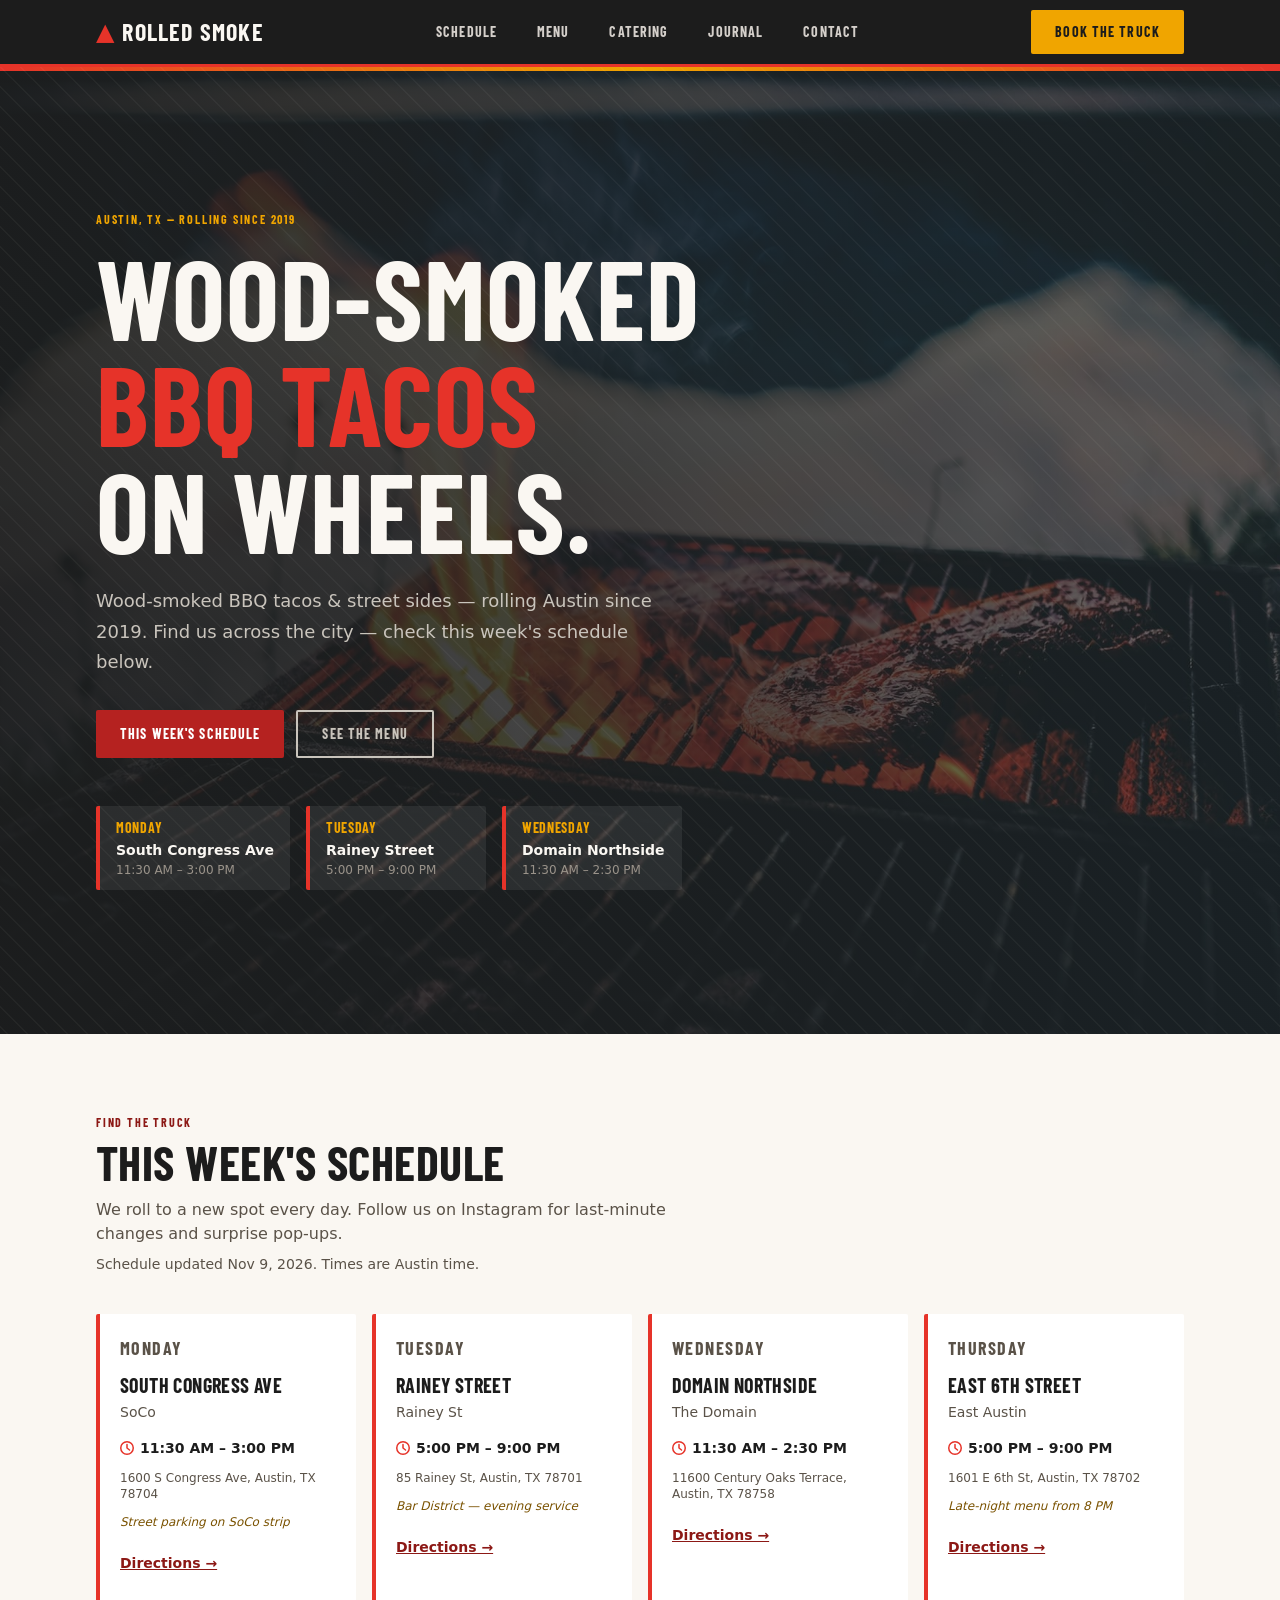
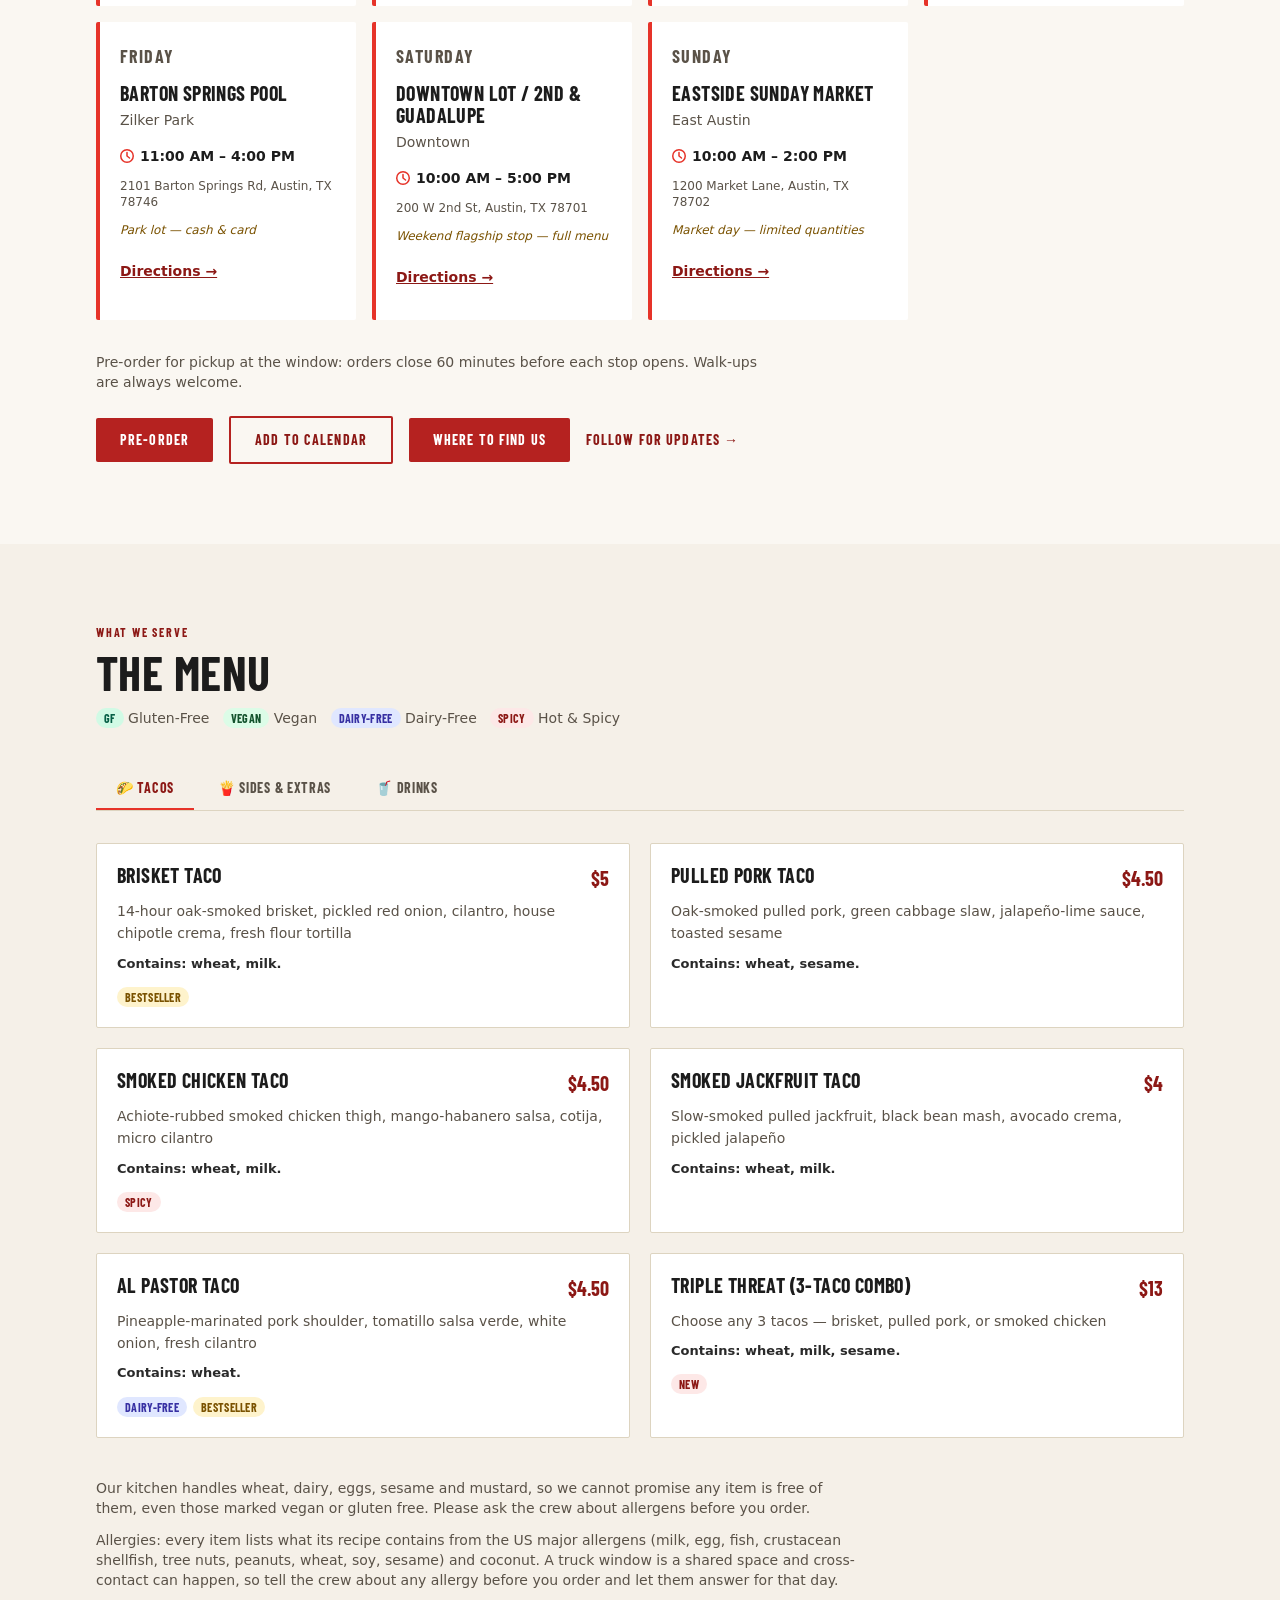
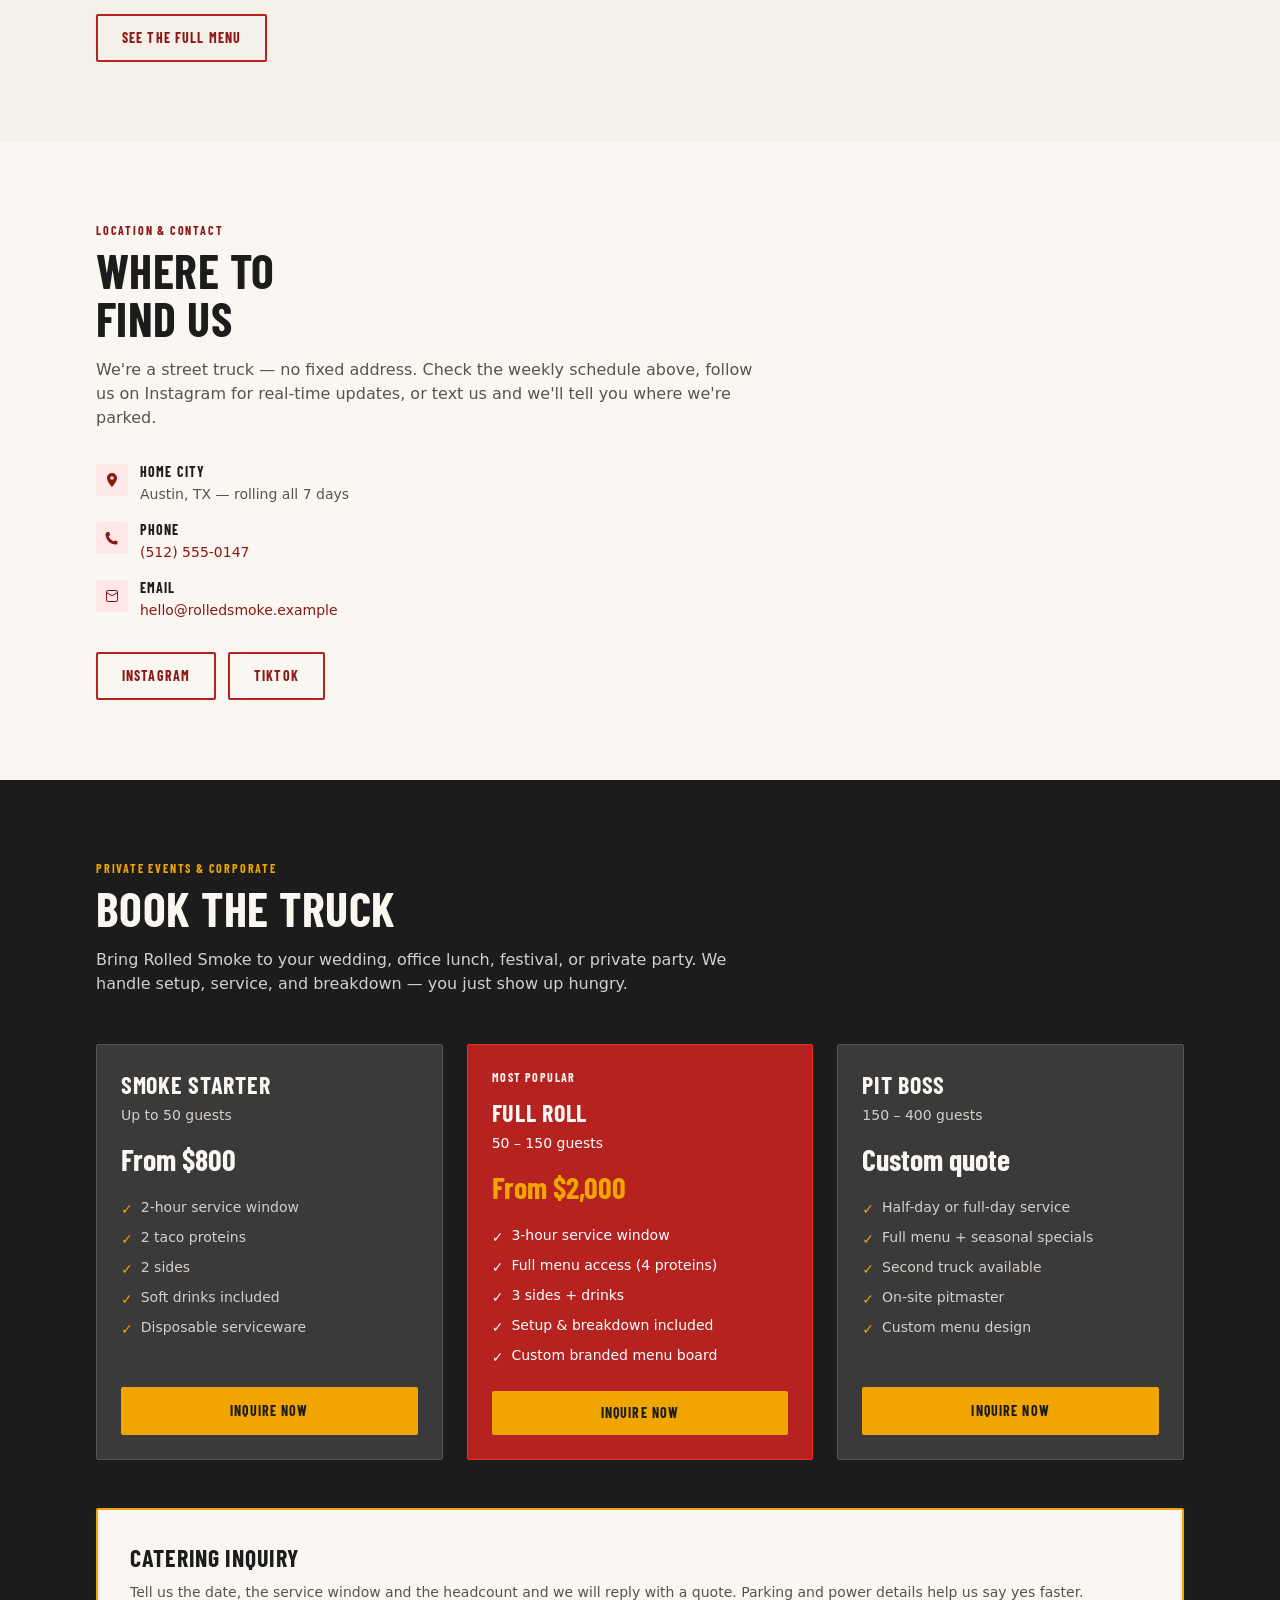
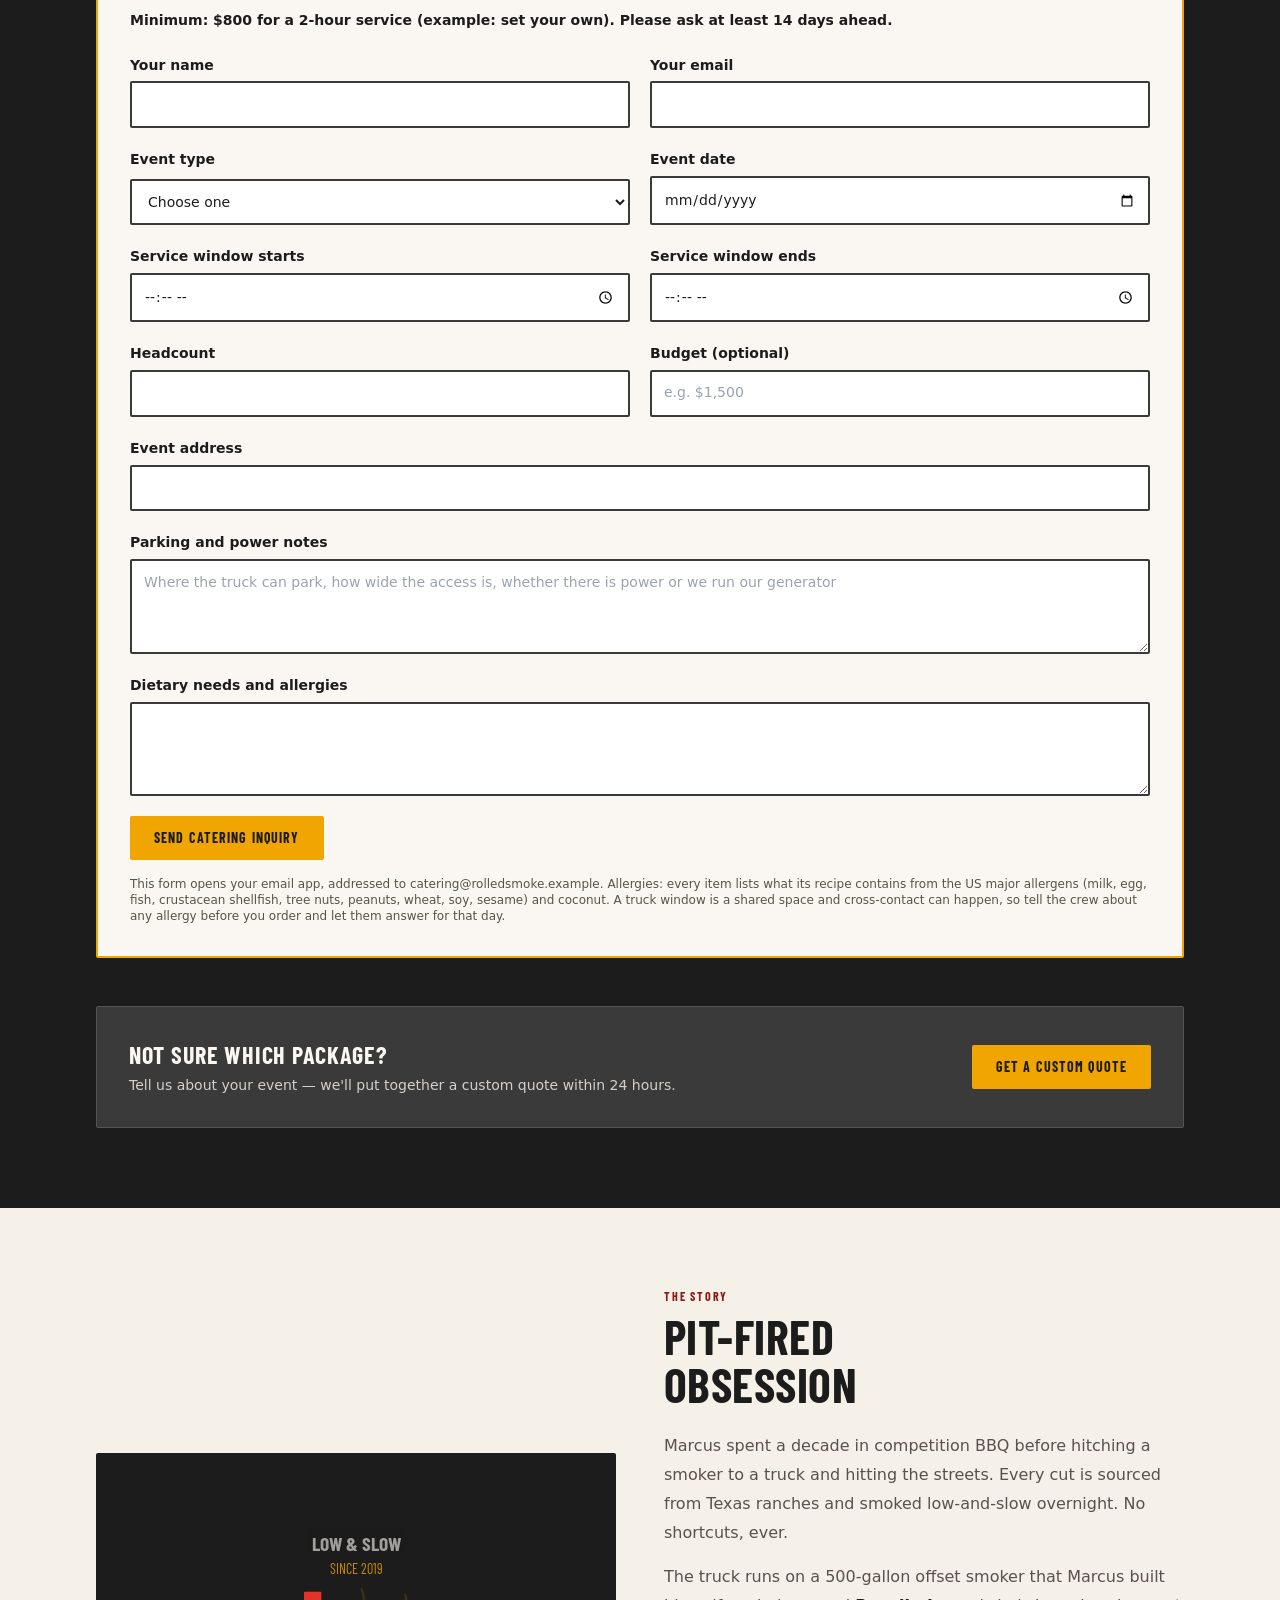
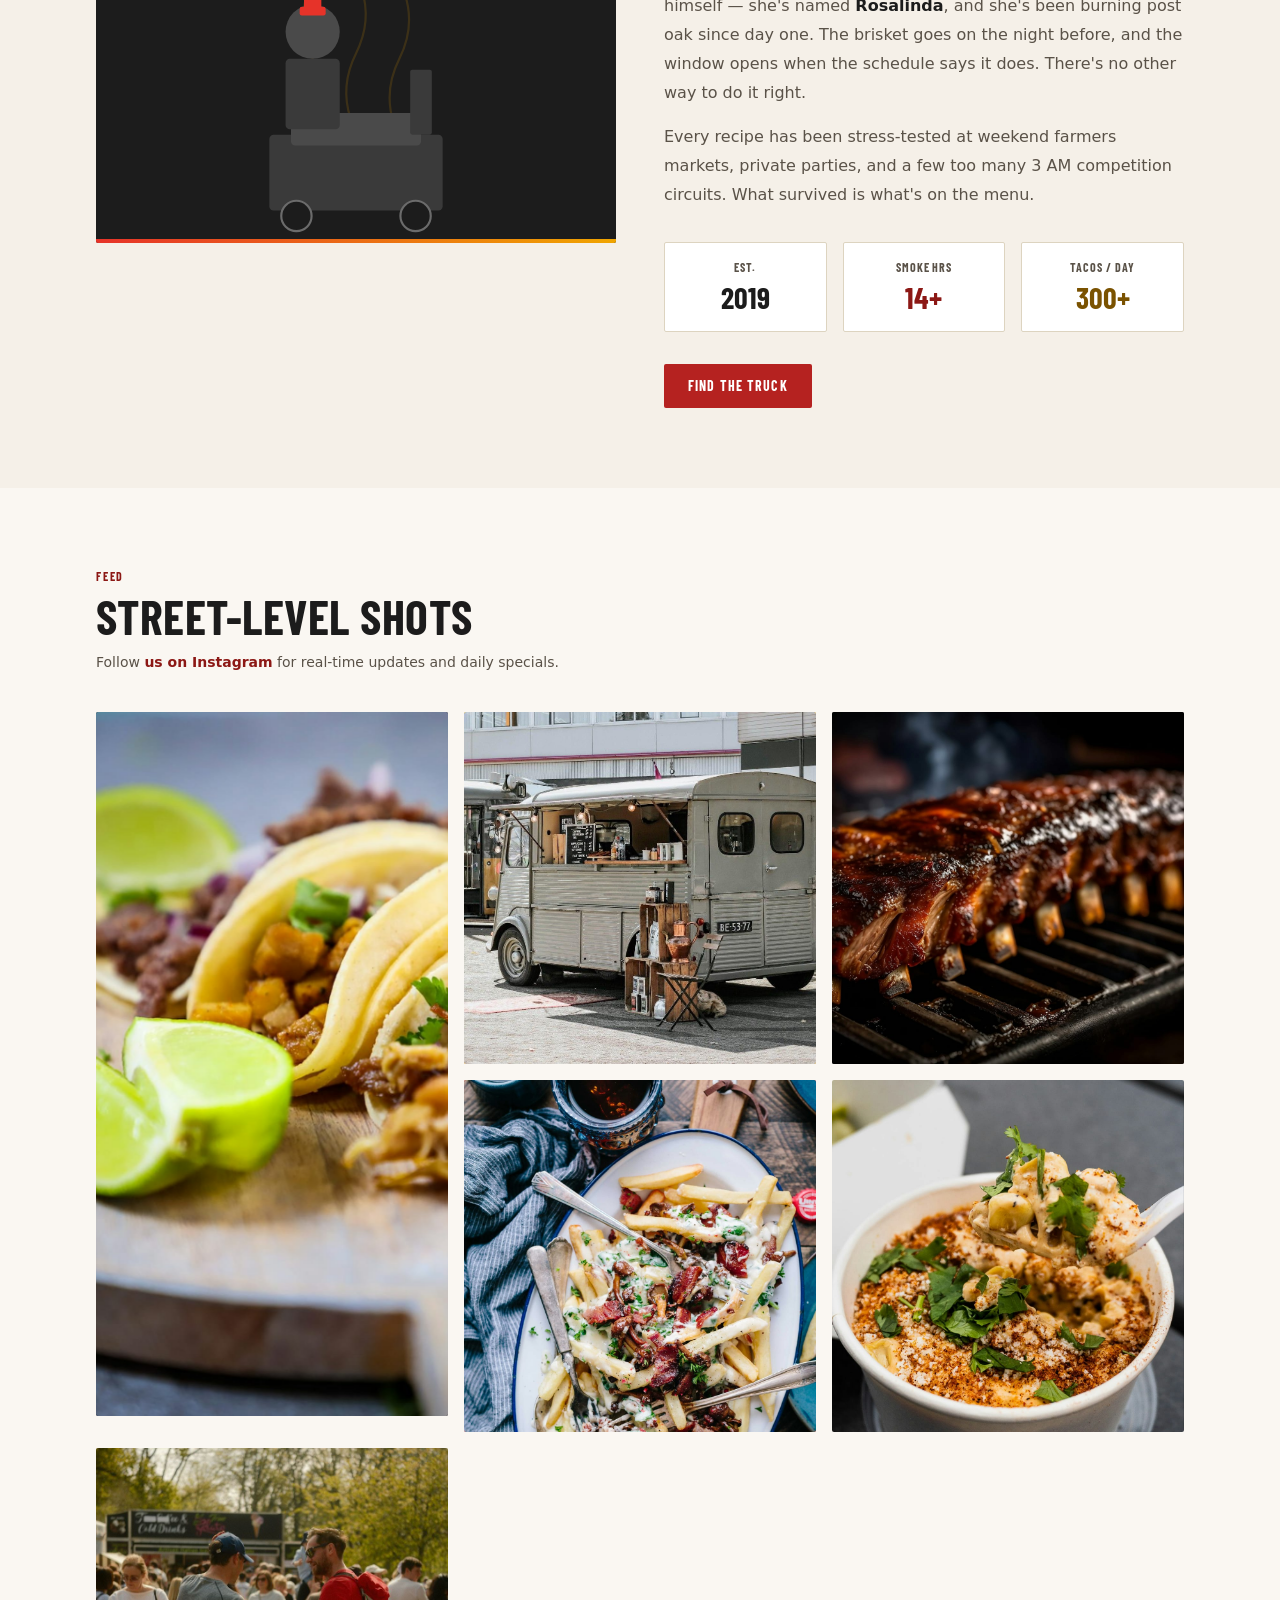
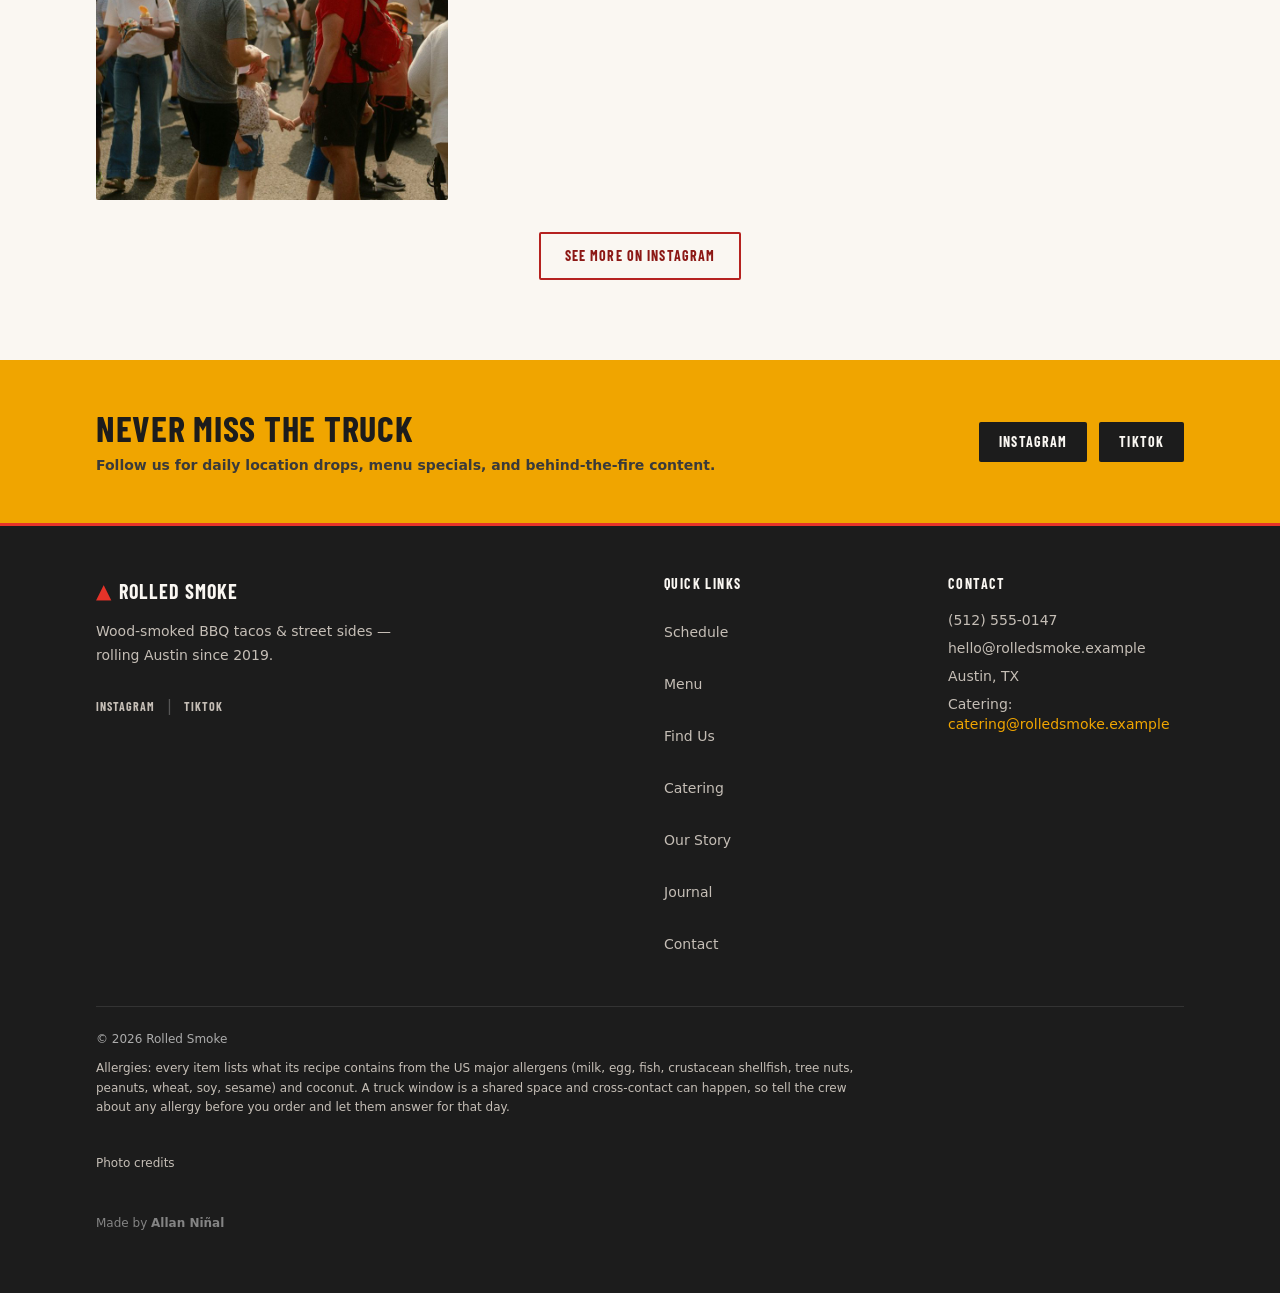
==== commit d9e3d778: "1.1.0: This week's stops as data, with a Schedule updated date, Directions links, an Add to calendar" ====
--- a/index.html
+++ b/index.html
@@ -1,4 +1,6 @@
-<!DOCTYPE html><html lang="en" class="scroll-smooth"> <head><meta charset="utf-8"><meta name="viewport" content="width=device-width, initial-scale=1, viewport-fit=cover"><meta name="theme-color" content="#E63329"><title>Rolled Smoke — BBQ Taco Truck · Austin, TX</title><meta name="description" content="A wood-smoked BBQ taco truck rolling Austin, TX. This week's schedule and a menu of slow-smoked tacos, sides and house-made salsas."><link rel="canonical" href="https://example.com/"><meta name="robots" content="index, follow"><meta name="author" content="Rolled Smoke — BBQ Taco Truck · Austin, TX"><!-- Open Graph --><meta property="og:title" content="Rolled Smoke — BBQ Taco Truck · Austin, TX"><meta property="og:description" content="A wood-smoked BBQ taco truck rolling Austin, TX. This week's schedule and a menu of slow-smoked tacos, sides and house-made salsas."><meta property="og:url" content="https://example.com/"><meta property="og:type" content="website"><meta property="og:site_name" content="Rolled Smoke"><meta property="og:locale" content="en_US"><meta property="og:image" content="https://example.com/og-image.png"><meta property="og:image:type" content="image/png"><meta property="og:image:width" content="1200"><meta property="og:image:height" content="630"><meta property="og:image:alt" content="Rolled Smoke — BBQ Taco Truck · Austin, TX"><!-- Twitter / X --><meta name="twitter:card" content="summary_large_image"><meta name="twitter:site" content="@example"><meta name="twitter:creator" content="@example"><meta name="twitter:title" content="Rolled Smoke — BBQ Taco Truck · Austin, TX"><meta name="twitter:description" content="A wood-smoked BBQ taco truck rolling Austin, TX. This week's schedule and a menu of slow-smoked tacos, sides and house-made salsas."><meta name="twitter:image" content="https://example.com/og-image.png"><link rel="icon" href="./favicon.svg" type="image/svg+xml"><link rel="apple-touch-icon" href="./favicon.svg"><!-- JSON-LD --><script type="application/ld+json">{"@context":"https://schema.org","@type":"FoodEstablishment","name":"Rolled Smoke","description":"Rolled Smoke is a wood-fired BBQ taco truck rolling the streets of Austin, TX. Every taco is built on a fresh flour tortilla with slow-smoked meats, house-made salsas, and zero shortcuts.","url":"https://example.com/","telephone":"(512) 555-0147","email":"hello@rolledsmoke.example","priceRange":"$","servesCuisine":["BBQ","Tacos","Street Food","Tex-Mex"],"image":"https://example.com/og-image.png","address":{"@type":"PostalAddress","addressLocality":"Austin","addressRegion":"TX","addressCountry":"US"},"geo":{"@type":"GeoCoordinates","latitude":30.2672,"longitude":-97.7431},"hasMenu":"https://example.com/#menu","currenciesAccepted":"USD","paymentAccepted":"Cash, Credit Card","amenityFeature":[{"@type":"LocationFeatureSpecification","name":"Food Truck","value":true},{"@type":"LocationFeatureSpecification","name":"Outdoor Dining","value":true},{"@type":"LocationFeatureSpecification","name":"Catering Available","value":true}]}</script><script type="application/ld+json">{"@context":"https://schema.org","@type":"Menu","name":"Rolled Smoke Menu","url":"https://example.com/#menu","hasMenuSection":[{"@type":"MenuSection","name":"Tacos","description":"Wood-smoked BBQ tacos on fresh flour tortillas"},{"@type":"MenuSection","name":"Sides & Extras","description":"Smoked street corn, pit beans, loaded fries, sausage links"},{"@type":"MenuSection","name":"Drinks","description":"Agua fresca, glass-bottle cola, horchata"}]}</script><link rel="stylesheet" href="./assets/index.BrtgiY-X.css"><script type="module">const a=document.querySelectorAll(".menu-tab-btn"),c=document.querySelectorAll(".menu-panel");a.forEach(e=>{e.addEventListener("click",()=>{const s=e.dataset.tab;a.forEach(t=>{t.classList.remove("active"),t.setAttribute("aria-selected","false")}),c.forEach(t=>t.classList.add("hidden")),e.classList.add("active"),e.setAttribute("aria-selected","true"),document.querySelector(`[data-panel="${s}"]`)?.classList.remove("hidden")})});
+<!DOCTYPE html><html lang="en" class="scroll-smooth"> <head><meta charset="utf-8"><meta name="viewport" content="width=device-width, initial-scale=1, viewport-fit=cover"><meta name="theme-color" content="#E63329"><title>Rolled Smoke — BBQ Taco Truck · Austin, TX</title><meta name="description" content="A wood-smoked BBQ taco truck rolling Austin, TX. This week's schedule and a menu of slow-smoked tacos, sides and house-made salsas."><link rel="canonical" href="https://example.com/"><meta name="robots" content="index, follow"><meta name="author" content="Rolled Smoke — BBQ Taco Truck · Austin, TX"><!-- Open Graph --><meta property="og:title" content="Rolled Smoke — BBQ Taco Truck · Austin, TX"><meta property="og:description" content="A wood-smoked BBQ taco truck rolling Austin, TX. This week's schedule and a menu of slow-smoked tacos, sides and house-made salsas."><meta property="og:url" content="https://example.com/"><meta property="og:type" content="website"><meta property="og:site_name" content="Rolled Smoke"><meta property="og:locale" content="en_US"><meta property="og:image" content="https://example.com/og-image.png"><meta property="og:image:type" content="image/png"><meta property="og:image:width" content="1200"><meta property="og:image:height" content="630"><meta property="og:image:alt" content="Rolled Smoke — BBQ Taco Truck · Austin, TX"><!-- Twitter / X --><meta name="twitter:card" content="summary_large_image"><meta name="twitter:site" content="@example"><meta name="twitter:creator" content="@example"><meta name="twitter:title" content="Rolled Smoke — BBQ Taco Truck · Austin, TX"><meta name="twitter:description" content="A wood-smoked BBQ taco truck rolling Austin, TX. This week's schedule and a menu of slow-smoked tacos, sides and house-made salsas."><meta name="twitter:image" content="https://example.com/og-image.png"><link rel="icon" href="./favicon.svg" type="image/svg+xml"><link rel="apple-touch-icon" href="./favicon.svg"><!-- JSON-LD --><script type="application/ld+json">{"@context":"https://schema.org","@type":"FoodEstablishment","name":"Rolled Smoke","description":"Rolled Smoke is a wood-fired BBQ taco truck rolling the streets of Austin, TX. Every taco is built on a fresh flour tortilla with slow-smoked meats, house-made salsas, and zero shortcuts.","url":"https://example.com/","telephone":"(512) 555-0147","email":"hello@rolledsmoke.example","priceRange":"$","servesCuisine":["BBQ","Tacos","Street Food","Tex-Mex"],"image":"https://example.com/og-image.png","address":{"@type":"PostalAddress","addressLocality":"Austin","addressRegion":"TX","addressCountry":"US"},"geo":{"@type":"GeoCoordinates","latitude":30.2672,"longitude":-97.7431},"hasMenu":"https://example.com/#menu","currenciesAccepted":"USD","paymentAccepted":"Cash, Credit Card","amenityFeature":[{"@type":"LocationFeatureSpecification","name":"Food Truck","value":true},{"@type":"LocationFeatureSpecification","name":"Outdoor Dining","value":true},{"@type":"LocationFeatureSpecification","name":"Catering Available","value":true}]}</script><script type="application/ld+json">{"@context":"https://schema.org","@type":"Menu","name":"Rolled Smoke Menu","url":"https://example.com/#menu","hasMenuSection":[{"@type":"MenuSection","name":"Tacos","description":"Wood-smoked BBQ tacos on fresh flour tortillas"},{"@type":"MenuSection","name":"Sides & Extras","description":"Smoked street corn, pit beans, loaded fries, sausage links"},{"@type":"MenuSection","name":"Drinks","description":"Agua fresca, glass-bottle cola, horchata"}]}</script><link rel="stylesheet" href="./assets/index.Bedjbn_8.css">
+<style>.cf-label[data-astro-cid-2oiob4tv]{display:grid;gap:.25rem;font-size:.875rem;font-weight:600;color:#1c1c1c;background-color:#faf7f2}.cf-field[data-astro-cid-2oiob4tv]{width:100%;min-height:44px;padding:.6rem .75rem;font:inherit;font-weight:400;background:#fff;color:#1c1c1c;border:2px solid #3A3A3A;border-radius:2px}.cf-field[data-astro-cid-2oiob4tv]:focus-visible{outline:2px solid #B52220;outline-offset:2px}
+</style><script type="module">const a=document.querySelectorAll(".menu-tab-btn"),c=document.querySelectorAll(".menu-panel");a.forEach(e=>{e.addEventListener("click",()=>{const s=e.dataset.tab;a.forEach(t=>{t.classList.remove("active"),t.setAttribute("aria-selected","false")}),c.forEach(t=>t.classList.add("hidden")),e.classList.add("active"),e.setAttribute("aria-selected","true"),document.querySelector(`[data-panel="${s}"]`)?.classList.remove("hidden")})});
 </script></head> <body class="min-h-screen flex flex-col antialiased"> <header style="background-color: #1C1C1C; border-bottom: 3px solid #E63329;" class="sticky top-0 z-50" data-astro-cid-ctg3m53h> <div class="container-x flex items-center justify-between h-16 gap-4" data-astro-cid-ctg3m53h> <!-- Logo --> <a href="./index.html" class="flex items-center gap-2 flex-shrink-0 focus-visible:outline-none focus-visible:ring-2 focus-visible:ring-offset-1" style="color: #FAF7F2; ring-color: var(--color-mustard);" aria-label="Rolled Smoke — home" data-astro-cid-ctg3m53h> <span style="color: var(--color-flame); font-size: 1.5rem;" aria-hidden="true" data-astro-cid-ctg3m53h>&#9650;</span> <span class="font-display text-2xl font-bold uppercase tracking-wider" style="color: #FAF7F2; font-family: 'Barlow Condensed', sans-serif; letter-spacing: 0.05em;" data-astro-cid-ctg3m53h>Rolled Smoke</span> </a> <!-- Desktop nav --> <nav aria-label="Main navigation" class="hidden md:flex items-center gap-6" data-astro-cid-ctg3m53h> <a href="./index.html#schedule" class="text-sm font-bold uppercase tracking-wider transition-colors duration-150 hover:opacity-80 px-2 py-3" style="color: #D4CFCA; background-color: #1C1C1C; font-family: 'Barlow Condensed', sans-serif; letter-spacing: 0.08em;" data-astro-cid-ctg3m53h> Schedule </a><a href="./menu/index.html" class="text-sm font-bold uppercase tracking-wider transition-colors duration-150 hover:opacity-80 px-2 py-3" style="color: #D4CFCA; background-color: #1C1C1C; font-family: 'Barlow Condensed', sans-serif; letter-spacing: 0.08em;" data-astro-cid-ctg3m53h> Menu </a><a href="./index.html#catering" class="text-sm font-bold uppercase tracking-wider transition-colors duration-150 hover:opacity-80 px-2 py-3" style="color: #D4CFCA; background-color: #1C1C1C; font-family: 'Barlow Condensed', sans-serif; letter-spacing: 0.08em;" data-astro-cid-ctg3m53h> Catering </a><a href="./journal/index.html" class="text-sm font-bold uppercase tracking-wider transition-colors duration-150 hover:opacity-80 px-2 py-3" style="color: #D4CFCA; background-color: #1C1C1C; font-family: 'Barlow Condensed', sans-serif; letter-spacing: 0.08em;" data-astro-cid-ctg3m53h> Journal </a><a href="./contact/index.html" class="text-sm font-bold uppercase tracking-wider transition-colors duration-150 hover:opacity-80 px-2 py-3" style="color: #D4CFCA; background-color: #1C1C1C; font-family: 'Barlow Condensed', sans-serif; letter-spacing: 0.08em;" data-astro-cid-ctg3m53h> Contact </a> </nav> <!-- Desktop CTA --> <a href="./index.html#catering" class="btn-mustard text-sm hidden md:inline-flex" style="min-height: 44px; min-width: 44px;" data-astro-cid-ctg3m53h>
 Book the Truck
 </a> <!-- Phone: menu (no JavaScript) --> <details class="mobile-menu md:hidden" data-astro-cid-ctg3m53h> <summary aria-label="Menu" data-astro-cid-ctg3m53h>Menu</summary> <nav aria-label="Mobile navigation" data-astro-cid-ctg3m53h> <a href="./index.html#schedule" data-astro-cid-ctg3m53h>Schedule</a><a href="./menu/index.html" data-astro-cid-ctg3m53h>Menu</a><a href="./index.html#catering" data-astro-cid-ctg3m53h>Catering</a><a href="./journal/index.html" data-astro-cid-ctg3m53h>Journal</a><a href="./contact/index.html" data-astro-cid-ctg3m53h>Contact</a> <a href="./index.html#catering" class="mobile-menu__cta" data-astro-cid-ctg3m53h>Book the Truck</a> </nav> </details> </div> </header>  <main class="flex-1" id="main-content">  <section id="hero" style="background-color: var(--color-charcoal); position: relative; overflow: hidden;" aria-labelledby="hero-heading"> <!-- Real BBQ photo behind a dark overlay for legibility --> <img src="./images/hero.jpg" alt="Smoke and fire over the grill" width="2000" height="1300" fetchpriority="high" decoding="async" style="position:absolute; inset:0; width:100%; height:100%; object-fit:cover; z-index:0;"> <div aria-hidden="true" style="position:absolute; inset:0; z-index:0; background: linear-gradient(90deg, rgba(28,28,28,0.92) 0%, rgba(28,28,28,0.82) 45%, rgba(28,28,28,0.6) 100%);"></div> <!-- Decorative flame stripe --> <div style="position: absolute; top: 0; left: 0; right: 0; height: 4px; background: linear-gradient(90deg, var(--color-flame) 0%, var(--color-mustard) 50%, var(--color-flame) 100%);" aria-hidden="true"></div> <!-- Background texture pattern --> <div style="position: absolute; inset: 0; opacity: 0.04; background-image: repeating-linear-gradient(45deg, #FAF7F2 0, #FAF7F2 1px, transparent 0, transparent 50%); background-size: 20px 20px;" aria-hidden="true"></div> <div class="container-x relative py-20 sm:py-28 lg:py-36"> <div class="max-w-3xl"> <!-- Eyebrow --> <p class="section-eyebrow mb-4" style="color: var(--color-mustard);">
@@ -15,28 +17,30 @@
 This Week's Schedule
 </h2> <p class="mt-3 text-base max-w-xl" style="color: var(--color-text-muted);">
 We roll to a new spot every day. Follow us on Instagram for last-minute changes and surprise pop-ups.
-</p> </div> <!-- Schedule grid --> <div class="grid grid-cols-1 sm:grid-cols-2 lg:grid-cols-3 xl:grid-cols-4 gap-4"> <article class="schedule-card" aria-label="Monday: South Congress Ave, 11:30 AM – 3:00 PM"> <!-- Day badge --> <div class="flex items-center justify-between mb-2"> <span class="font-display font-bold uppercase text-lg tracking-wider" style="color: var(--color-text-muted); font-family: 'Barlow Condensed', sans-serif; letter-spacing: 0.08em;"> Monday </span> </div> <!-- Location --> <p class="font-display font-bold text-xl uppercase" style="color: var(--color-text); font-family: 'Barlow Condensed', sans-serif; letter-spacing: 0.02em; line-height: 1.1;"> South Congress Ave </p> <p class="text-sm mt-0.5" style="color: var(--color-text-muted);"> SoCo </p> <!-- Time --> <div class="mt-3 flex items-center gap-1.5"> <svg width="14" height="14" viewBox="0 0 14 14" fill="none" aria-hidden="true" style="flex-shrink:0"> <circle cx="7" cy="7" r="6.25" stroke="currentColor" stroke-width="1.5" style="color: var(--color-flame);"></circle> <path d="M7 3.5V7L9.5 9" stroke="currentColor" stroke-width="1.5" stroke-linecap="round" style="color: var(--color-flame);"></path> </svg> <span class="text-sm font-semibold" style="color: var(--color-text);">11:30 AM – 3:00 PM</span> </div> <!-- Address --> <p class="text-xs mt-2" style="color: var(--color-text-muted);">1600 S Congress Ave, Austin, TX 78704</p> <p class="text-xs mt-2 italic" style="color: var(--color-mustard-text);">Street parking on SoCo strip</p> </article><article class="schedule-card" aria-label="Tuesday: Rainey Street, 5:00 PM – 9:00 PM"> <!-- Day badge --> <div class="flex items-center justify-between mb-2"> <span class="font-display font-bold uppercase text-lg tracking-wider" style="color: var(--color-text-muted); font-family: 'Barlow Condensed', sans-serif; letter-spacing: 0.08em;"> Tuesday </span> </div> <!-- Location --> <p class="font-display font-bold text-xl uppercase" style="color: var(--color-text); font-family: 'Barlow Condensed', sans-serif; letter-spacing: 0.02em; line-height: 1.1;"> Rainey Street </p> <p class="text-sm mt-0.5" style="color: var(--color-text-muted);"> Rainey St </p> <!-- Time --> <div class="mt-3 flex items-center gap-1.5"> <svg width="14" height="14" viewBox="0 0 14 14" fill="none" aria-hidden="true" style="flex-shrink:0"> <circle cx="7" cy="7" r="6.25" stroke="currentColor" stroke-width="1.5" style="color: var(--color-flame);"></circle> <path d="M7 3.5V7L9.5 9" stroke="currentColor" stroke-width="1.5" stroke-linecap="round" style="color: var(--color-flame);"></path> </svg> <span class="text-sm font-semibold" style="color: var(--color-text);">5:00 PM – 9:00 PM</span> </div> <!-- Address --> <p class="text-xs mt-2" style="color: var(--color-text-muted);">85 Rainey St, Austin, TX 78701</p> <p class="text-xs mt-2 italic" style="color: var(--color-mustard-text);">Bar District — evening service</p> </article><article class="schedule-card" aria-label="Wednesday: Domain Northside, 11:30 AM – 2:30 PM"> <!-- Day badge --> <div class="flex items-center justify-between mb-2"> <span class="font-display font-bold uppercase text-lg tracking-wider" style="color: var(--color-text-muted); font-family: 'Barlow Condensed', sans-serif; letter-spacing: 0.08em;"> Wednesday </span> </div> <!-- Location --> <p class="font-display font-bold text-xl uppercase" style="color: var(--color-text); font-family: 'Barlow Condensed', sans-serif; letter-spacing: 0.02em; line-height: 1.1;"> Domain Northside </p> <p class="text-sm mt-0.5" style="color: var(--color-text-muted);"> The Domain </p> <!-- Time --> <div class="mt-3 flex items-center gap-1.5"> <svg width="14" height="14" viewBox="0 0 14 14" fill="none" aria-hidden="true" style="flex-shrink:0"> <circle cx="7" cy="7" r="6.25" stroke="currentColor" stroke-width="1.5" style="color: var(--color-flame);"></circle> <path d="M7 3.5V7L9.5 9" stroke="currentColor" stroke-width="1.5" stroke-linecap="round" style="color: var(--color-flame);"></path> </svg> <span class="text-sm font-semibold" style="color: var(--color-text);">11:30 AM – 2:30 PM</span> </div> <!-- Address --> <p class="text-xs mt-2" style="color: var(--color-text-muted);">11600 Century Oaks Terrace, Austin, TX 78758</p>  </article><article class="schedule-card" aria-label="Thursday: East 6th Street, 5:00 PM – 9:00 PM"> <!-- Day badge --> <div class="flex items-center justify-between mb-2"> <span class="font-display font-bold uppercase text-lg tracking-wider" style="color: var(--color-text-muted); font-family: 'Barlow Condensed', sans-serif; letter-spacing: 0.08em;"> Thursday </span> </div> <!-- Location --> <p class="font-display font-bold text-xl uppercase" style="color: var(--color-text); font-family: 'Barlow Condensed', sans-serif; letter-spacing: 0.02em; line-height: 1.1;"> East 6th Street </p> <p class="text-sm mt-0.5" style="color: var(--color-text-muted);"> East Austin </p> <!-- Time --> <div class="mt-3 flex items-center gap-1.5"> <svg width="14" height="14" viewBox="0 0 14 14" fill="none" aria-hidden="true" style="flex-shrink:0"> <circle cx="7" cy="7" r="6.25" stroke="currentColor" stroke-width="1.5" style="color: var(--color-flame);"></circle> <path d="M7 3.5V7L9.5 9" stroke="currentColor" stroke-width="1.5" stroke-linecap="round" style="color: var(--color-flame);"></path> </svg> <span class="text-sm font-semibold" style="color: var(--color-text);">5:00 PM – 9:00 PM</span> </div> <!-- Address --> <p class="text-xs mt-2" style="color: var(--color-text-muted);">1601 E 6th St, Austin, TX 78702</p> <p class="text-xs mt-2 italic" style="color: var(--color-mustard-text);">Late-night menu from 8 PM</p> </article><article class="schedule-card" aria-label="Friday: Barton Springs Pool, 11:00 AM – 4:00 PM"> <!-- Day badge --> <div class="flex items-center justify-between mb-2"> <span class="font-display font-bold uppercase text-lg tracking-wider" style="color: var(--color-text-muted); font-family: 'Barlow Condensed', sans-serif; letter-spacing: 0.08em;"> Friday </span> </div> <!-- Location --> <p class="font-display font-bold text-xl uppercase" style="color: var(--color-text); font-family: 'Barlow Condensed', sans-serif; letter-spacing: 0.02em; line-height: 1.1;"> Barton Springs Pool </p> <p class="text-sm mt-0.5" style="color: var(--color-text-muted);"> Zilker Park </p> <!-- Time --> <div class="mt-3 flex items-center gap-1.5"> <svg width="14" height="14" viewBox="0 0 14 14" fill="none" aria-hidden="true" style="flex-shrink:0"> <circle cx="7" cy="7" r="6.25" stroke="currentColor" stroke-width="1.5" style="color: var(--color-flame);"></circle> <path d="M7 3.5V7L9.5 9" stroke="currentColor" stroke-width="1.5" stroke-linecap="round" style="color: var(--color-flame);"></path> </svg> <span class="text-sm font-semibold" style="color: var(--color-text);">11:00 AM – 4:00 PM</span> </div> <!-- Address --> <p class="text-xs mt-2" style="color: var(--color-text-muted);">2101 Barton Springs Rd, Austin, TX 78746</p> <p class="text-xs mt-2 italic" style="color: var(--color-mustard-text);">Park lot — cash &amp; card</p> </article><article class="schedule-card" aria-label="Saturday: Downtown Lot / 2nd &#38; Guadalupe, 10:00 AM – 5:00 PM"> <!-- Day badge --> <div class="flex items-center justify-between mb-2"> <span class="font-display font-bold uppercase text-lg tracking-wider" style="color: var(--color-text-muted); font-family: 'Barlow Condensed', sans-serif; letter-spacing: 0.08em;"> Saturday </span> </div> <!-- Location --> <p class="font-display font-bold text-xl uppercase" style="color: var(--color-text); font-family: 'Barlow Condensed', sans-serif; letter-spacing: 0.02em; line-height: 1.1;"> Downtown Lot / 2nd &amp; Guadalupe </p> <p class="text-sm mt-0.5" style="color: var(--color-text-muted);"> Downtown </p> <!-- Time --> <div class="mt-3 flex items-center gap-1.5"> <svg width="14" height="14" viewBox="0 0 14 14" fill="none" aria-hidden="true" style="flex-shrink:0"> <circle cx="7" cy="7" r="6.25" stroke="currentColor" stroke-width="1.5" style="color: var(--color-flame);"></circle> <path d="M7 3.5V7L9.5 9" stroke="currentColor" stroke-width="1.5" stroke-linecap="round" style="color: var(--color-flame);"></path> </svg> <span class="text-sm font-semibold" style="color: var(--color-text);">10:00 AM – 5:00 PM</span> </div> <!-- Address --> <p class="text-xs mt-2" style="color: var(--color-text-muted);">200 W 2nd St, Austin, TX 78701</p> <p class="text-xs mt-2 italic" style="color: var(--color-mustard-text);">Weekend flagship stop — full menu</p> </article><article class="schedule-card" aria-label="Sunday: Eastside Sunday Market, 10:00 AM – 2:00 PM"> <!-- Day badge --> <div class="flex items-center justify-between mb-2"> <span class="font-display font-bold uppercase text-lg tracking-wider" style="color: var(--color-text-muted); font-family: 'Barlow Condensed', sans-serif; letter-spacing: 0.08em;"> Sunday </span> </div> <!-- Location --> <p class="font-display font-bold text-xl uppercase" style="color: var(--color-text); font-family: 'Barlow Condensed', sans-serif; letter-spacing: 0.02em; line-height: 1.1;"> Eastside Sunday Market </p> <p class="text-sm mt-0.5" style="color: var(--color-text-muted);"> East Austin </p> <!-- Time --> <div class="mt-3 flex items-center gap-1.5"> <svg width="14" height="14" viewBox="0 0 14 14" fill="none" aria-hidden="true" style="flex-shrink:0"> <circle cx="7" cy="7" r="6.25" stroke="currentColor" stroke-width="1.5" style="color: var(--color-flame);"></circle> <path d="M7 3.5V7L9.5 9" stroke="currentColor" stroke-width="1.5" stroke-linecap="round" style="color: var(--color-flame);"></path> </svg> <span class="text-sm font-semibold" style="color: var(--color-text);">10:00 AM – 2:00 PM</span> </div> <!-- Address --> <p class="text-xs mt-2" style="color: var(--color-text-muted);">1200 Market Lane, Austin, TX 78702</p> <p class="text-xs mt-2 italic" style="color: var(--color-mustard-text);">Market day — limited quantities</p> </article> </div> <!-- Map CTA --> <div class="mt-10 flex flex-wrap items-center gap-4"> <a href="#find-us" class="btn-primary">
+</p> <p class="mt-2 text-sm" style="color: var(--color-text-muted);" data-schedule-updated>
+Schedule updated <time datetime="2026-11-09">Nov 9, 2026</time>. Times are Austin time.
+</p> </div>  <!-- Schedule grid --> <div class="grid grid-cols-1 sm:grid-cols-2 lg:grid-cols-3 xl:grid-cols-4 gap-4"> <article class="schedule-card" aria-label="Monday: South Congress Ave, 11:30 AM – 3:00 PM"> <!-- Day badge --> <div class="flex items-center justify-between mb-2"> <span class="font-display font-bold uppercase text-lg tracking-wider" style="color: var(--color-text-muted); font-family: 'Barlow Condensed', sans-serif; letter-spacing: 0.08em;"> Monday </span> </div> <!-- Location --> <p class="font-display font-bold text-xl uppercase" style="color: var(--color-text); font-family: 'Barlow Condensed', sans-serif; letter-spacing: 0.02em; line-height: 1.1;"> South Congress Ave </p> <p class="text-sm mt-0.5" style="color: var(--color-text-muted);"> SoCo </p> <!-- Time --> <div class="mt-3 flex items-center gap-1.5"> <svg width="14" height="14" viewBox="0 0 14 14" fill="none" aria-hidden="true" style="flex-shrink:0"> <circle cx="7" cy="7" r="6.25" stroke="currentColor" stroke-width="1.5" style="color: var(--color-flame);"></circle> <path d="M7 3.5V7L9.5 9" stroke="currentColor" stroke-width="1.5" stroke-linecap="round" style="color: var(--color-flame);"></path> </svg> <span class="text-sm font-semibold" style="color: var(--color-text);">11:30 AM – 3:00 PM</span> </div> <!-- Address --> <p class="text-xs mt-2" style="color: var(--color-text-muted);">1600 S Congress Ave, Austin, TX 78704</p> <p class="text-xs mt-2 italic" style="color: var(--color-mustard-text);">Street parking on SoCo strip</p> <a href="https://www.google.com/maps/dir/?api=1&destination=1600%20S%20Congress%20Ave%2C%20Austin%2C%20TX%2078704" class="stop-directions" target="_blank" rel="noopener noreferrer" aria-label="Directions to South Congress Ave (opens a map)">Directions &rarr;</a> </article><article class="schedule-card" aria-label="Tuesday: Rainey Street, 5:00 PM – 9:00 PM"> <!-- Day badge --> <div class="flex items-center justify-between mb-2"> <span class="font-display font-bold uppercase text-lg tracking-wider" style="color: var(--color-text-muted); font-family: 'Barlow Condensed', sans-serif; letter-spacing: 0.08em;"> Tuesday </span> </div> <!-- Location --> <p class="font-display font-bold text-xl uppercase" style="color: var(--color-text); font-family: 'Barlow Condensed', sans-serif; letter-spacing: 0.02em; line-height: 1.1;"> Rainey Street </p> <p class="text-sm mt-0.5" style="color: var(--color-text-muted);"> Rainey St </p> <!-- Time --> <div class="mt-3 flex items-center gap-1.5"> <svg width="14" height="14" viewBox="0 0 14 14" fill="none" aria-hidden="true" style="flex-shrink:0"> <circle cx="7" cy="7" r="6.25" stroke="currentColor" stroke-width="1.5" style="color: var(--color-flame);"></circle> <path d="M7 3.5V7L9.5 9" stroke="currentColor" stroke-width="1.5" stroke-linecap="round" style="color: var(--color-flame);"></path> </svg> <span class="text-sm font-semibold" style="color: var(--color-text);">5:00 PM – 9:00 PM</span> </div> <!-- Address --> <p class="text-xs mt-2" style="color: var(--color-text-muted);">85 Rainey St, Austin, TX 78701</p> <p class="text-xs mt-2 italic" style="color: var(--color-mustard-text);">Bar District — evening service</p> <a href="https://www.google.com/maps/dir/?api=1&destination=85%20Rainey%20St%2C%20Austin%2C%20TX%2078701" class="stop-directions" target="_blank" rel="noopener noreferrer" aria-label="Directions to Rainey Street (opens a map)">Directions &rarr;</a> </article><article class="schedule-card" aria-label="Wednesday: Domain Northside, 11:30 AM – 2:30 PM"> <!-- Day badge --> <div class="flex items-center justify-between mb-2"> <span class="font-display font-bold uppercase text-lg tracking-wider" style="color: var(--color-text-muted); font-family: 'Barlow Condensed', sans-serif; letter-spacing: 0.08em;"> Wednesday </span> </div> <!-- Location --> <p class="font-display font-bold text-xl uppercase" style="color: var(--color-text); font-family: 'Barlow Condensed', sans-serif; letter-spacing: 0.02em; line-height: 1.1;"> Domain Northside </p> <p class="text-sm mt-0.5" style="color: var(--color-text-muted);"> The Domain </p> <!-- Time --> <div class="mt-3 flex items-center gap-1.5"> <svg width="14" height="14" viewBox="0 0 14 14" fill="none" aria-hidden="true" style="flex-shrink:0"> <circle cx="7" cy="7" r="6.25" stroke="currentColor" stroke-width="1.5" style="color: var(--color-flame);"></circle> <path d="M7 3.5V7L9.5 9" stroke="currentColor" stroke-width="1.5" stroke-linecap="round" style="color: var(--color-flame);"></path> </svg> <span class="text-sm font-semibold" style="color: var(--color-text);">11:30 AM – 2:30 PM</span> </div> <!-- Address --> <p class="text-xs mt-2" style="color: var(--color-text-muted);">11600 Century Oaks Terrace, Austin, TX 78758</p>  <a href="https://www.google.com/maps/dir/?api=1&destination=11600%20Century%20Oaks%20Terrace%2C%20Austin%2C%20TX%2078758" class="stop-directions" target="_blank" rel="noopener noreferrer" aria-label="Directions to Domain Northside (opens a map)">Directions &rarr;</a> </article><article class="schedule-card" aria-label="Thursday: East 6th Street, 5:00 PM – 9:00 PM"> <!-- Day badge --> <div class="flex items-center justify-between mb-2"> <span class="font-display font-bold uppercase text-lg tracking-wider" style="color: var(--color-text-muted); font-family: 'Barlow Condensed', sans-serif; letter-spacing: 0.08em;"> Thursday </span> </div> <!-- Location --> <p class="font-display font-bold text-xl uppercase" style="color: var(--color-text); font-family: 'Barlow Condensed', sans-serif; letter-spacing: 0.02em; line-height: 1.1;"> East 6th Street </p> <p class="text-sm mt-0.5" style="color: var(--color-text-muted);"> East Austin </p> <!-- Time --> <div class="mt-3 flex items-center gap-1.5"> <svg width="14" height="14" viewBox="0 0 14 14" fill="none" aria-hidden="true" style="flex-shrink:0"> <circle cx="7" cy="7" r="6.25" stroke="currentColor" stroke-width="1.5" style="color: var(--color-flame);"></circle> <path d="M7 3.5V7L9.5 9" stroke="currentColor" stroke-width="1.5" stroke-linecap="round" style="color: var(--color-flame);"></path> </svg> <span class="text-sm font-semibold" style="color: var(--color-text);">5:00 PM – 9:00 PM</span> </div> <!-- Address --> <p class="text-xs mt-2" style="color: var(--color-text-muted);">1601 E 6th St, Austin, TX 78702</p> <p class="text-xs mt-2 italic" style="color: var(--color-mustard-text);">Late-night menu from 8 PM</p> <a href="https://www.google.com/maps/dir/?api=1&destination=1601%20E%206th%20St%2C%20Austin%2C%20TX%2078702" class="stop-directions" target="_blank" rel="noopener noreferrer" aria-label="Directions to East 6th Street (opens a map)">Directions &rarr;</a> </article><article class="schedule-card" aria-label="Friday: Barton Springs Pool, 11:00 AM – 4:00 PM"> <!-- Day badge --> <div class="flex items-center justify-between mb-2"> <span class="font-display font-bold uppercase text-lg tracking-wider" style="color: var(--color-text-muted); font-family: 'Barlow Condensed', sans-serif; letter-spacing: 0.08em;"> Friday </span> </div> <!-- Location --> <p class="font-display font-bold text-xl uppercase" style="color: var(--color-text); font-family: 'Barlow Condensed', sans-serif; letter-spacing: 0.02em; line-height: 1.1;"> Barton Springs Pool </p> <p class="text-sm mt-0.5" style="color: var(--color-text-muted);"> Zilker Park </p> <!-- Time --> <div class="mt-3 flex items-center gap-1.5"> <svg width="14" height="14" viewBox="0 0 14 14" fill="none" aria-hidden="true" style="flex-shrink:0"> <circle cx="7" cy="7" r="6.25" stroke="currentColor" stroke-width="1.5" style="color: var(--color-flame);"></circle> <path d="M7 3.5V7L9.5 9" stroke="currentColor" stroke-width="1.5" stroke-linecap="round" style="color: var(--color-flame);"></path> </svg> <span class="text-sm font-semibold" style="color: var(--color-text);">11:00 AM – 4:00 PM</span> </div> <!-- Address --> <p class="text-xs mt-2" style="color: var(--color-text-muted);">2101 Barton Springs Rd, Austin, TX 78746</p> <p class="text-xs mt-2 italic" style="color: var(--color-mustard-text);">Park lot — cash &amp; card</p> <a href="https://www.google.com/maps/dir/?api=1&destination=2101%20Barton%20Springs%20Rd%2C%20Austin%2C%20TX%2078746" class="stop-directions" target="_blank" rel="noopener noreferrer" aria-label="Directions to Barton Springs Pool (opens a map)">Directions &rarr;</a> </article><article class="schedule-card" aria-label="Saturday: Downtown Lot / 2nd &#38; Guadalupe, 10:00 AM – 5:00 PM"> <!-- Day badge --> <div class="flex items-center justify-between mb-2"> <span class="font-display font-bold uppercase text-lg tracking-wider" style="color: var(--color-text-muted); font-family: 'Barlow Condensed', sans-serif; letter-spacing: 0.08em;"> Saturday </span> </div> <!-- Location --> <p class="font-display font-bold text-xl uppercase" style="color: var(--color-text); font-family: 'Barlow Condensed', sans-serif; letter-spacing: 0.02em; line-height: 1.1;"> Downtown Lot / 2nd &amp; Guadalupe </p> <p class="text-sm mt-0.5" style="color: var(--color-text-muted);"> Downtown </p> <!-- Time --> <div class="mt-3 flex items-center gap-1.5"> <svg width="14" height="14" viewBox="0 0 14 14" fill="none" aria-hidden="true" style="flex-shrink:0"> <circle cx="7" cy="7" r="6.25" stroke="currentColor" stroke-width="1.5" style="color: var(--color-flame);"></circle> <path d="M7 3.5V7L9.5 9" stroke="currentColor" stroke-width="1.5" stroke-linecap="round" style="color: var(--color-flame);"></path> </svg> <span class="text-sm font-semibold" style="color: var(--color-text);">10:00 AM – 5:00 PM</span> </div> <!-- Address --> <p class="text-xs mt-2" style="color: var(--color-text-muted);">200 W 2nd St, Austin, TX 78701</p> <p class="text-xs mt-2 italic" style="color: var(--color-mustard-text);">Weekend flagship stop — full menu</p> <a href="https://www.google.com/maps/dir/?api=1&destination=200%20W%202nd%20St%2C%20Austin%2C%20TX%2078701" class="stop-directions" target="_blank" rel="noopener noreferrer" aria-label="Directions to Downtown Lot / 2nd &#38; Guadalupe (opens a map)">Directions &rarr;</a> </article><article class="schedule-card" aria-label="Sunday: Eastside Sunday Market, 10:00 AM – 2:00 PM"> <!-- Day badge --> <div class="flex items-center justify-between mb-2"> <span class="font-display font-bold uppercase text-lg tracking-wider" style="color: var(--color-text-muted); font-family: 'Barlow Condensed', sans-serif; letter-spacing: 0.08em;"> Sunday </span> </div> <!-- Location --> <p class="font-display font-bold text-xl uppercase" style="color: var(--color-text); font-family: 'Barlow Condensed', sans-serif; letter-spacing: 0.02em; line-height: 1.1;"> Eastside Sunday Market </p> <p class="text-sm mt-0.5" style="color: var(--color-text-muted);"> East Austin </p> <!-- Time --> <div class="mt-3 flex items-center gap-1.5"> <svg width="14" height="14" viewBox="0 0 14 14" fill="none" aria-hidden="true" style="flex-shrink:0"> <circle cx="7" cy="7" r="6.25" stroke="currentColor" stroke-width="1.5" style="color: var(--color-flame);"></circle> <path d="M7 3.5V7L9.5 9" stroke="currentColor" stroke-width="1.5" stroke-linecap="round" style="color: var(--color-flame);"></path> </svg> <span class="text-sm font-semibold" style="color: var(--color-text);">10:00 AM – 2:00 PM</span> </div> <!-- Address --> <p class="text-xs mt-2" style="color: var(--color-text-muted);">1200 Market Lane, Austin, TX 78702</p> <p class="text-xs mt-2 italic" style="color: var(--color-mustard-text);">Market day — limited quantities</p> <a href="https://www.google.com/maps/dir/?api=1&destination=1200%20Market%20Lane%2C%20Austin%2C%20TX%2078702" class="stop-directions" target="_blank" rel="noopener noreferrer" aria-label="Directions to Eastside Sunday Market (opens a map)">Directions &rarr;</a> </article> </div> <!-- Pre-order and calendar --> <div class="mt-8 max-w-2xl" data-preorder> <p class="text-sm" style="color: var(--color-text-muted);">Pre-order for pickup at the window: orders close 60 minutes before each stop opens. Walk-ups are always welcome.</p> </div> <!-- Map CTA --> <div class="mt-6 flex flex-wrap items-center gap-4"> <a href="https://orders.example/rolled-smoke" class="btn-primary" target="_blank" rel="noopener noreferrer" data-order-link>Pre-order</a> <a href="./schedule.ics" class="btn-ghost" download="schedule.ics" data-add-calendar>Add to calendar</a> <a href="#find-us" class="btn-primary">
 Where to Find Us
 </a> <a href="https://instagram.com" class="text-sm font-bold uppercase tracking-wider hover:opacity-80 transition-opacity" style="color: var(--color-flame-text); font-family: 'Barlow Condensed', sans-serif; letter-spacing: 0.08em;" target="_blank" rel="noopener noreferrer">
 Follow for updates &rarr;
-</a> </div> </div> </section> <section id="menu" class="py-16 sm:py-20 section-tinted" aria-labelledby="menu-heading"> <div class="container-x"> <!-- Heading --> <div class="mb-10"> <p class="section-eyebrow">What We Serve</p> <h2 id="menu-heading" class="section-title">The Menu</h2> <p class="mt-3 text-sm max-w-xl" style="color: var(--color-text-muted);"> <span class="menu-tag menu-tag-gf">GF</span> Gluten-Free &nbsp;
+</a> </div> </div> <script type="application/ld+json">{"@context":"https://schema.org","@type":"Event","name":"Rolled Smoke at South Congress Ave","description":"Street parking on SoCo strip","startDate":"2026-11-09T11:30:00-06:00","endDate":"2026-11-09T15:00:00-06:00","eventStatus":"https://schema.org/EventScheduled","eventAttendanceMode":"https://schema.org/OfflineEventAttendanceMode","location":{"@type":"Place","name":"South Congress Ave","address":{"@type":"PostalAddress","streetAddress":"1600 S Congress Ave","addressLocality":"Austin","addressRegion":"TX","postalCode":"78704","addressCountry":"US"}},"organizer":{"@type":"Organization","name":"Rolled Smoke"}}</script><script type="application/ld+json">{"@context":"https://schema.org","@type":"Event","name":"Rolled Smoke at Rainey Street","description":"Bar District — evening service","startDate":"2026-11-10T17:00:00-06:00","endDate":"2026-11-10T21:00:00-06:00","eventStatus":"https://schema.org/EventScheduled","eventAttendanceMode":"https://schema.org/OfflineEventAttendanceMode","location":{"@type":"Place","name":"Rainey Street","address":{"@type":"PostalAddress","streetAddress":"85 Rainey St","addressLocality":"Austin","addressRegion":"TX","postalCode":"78701","addressCountry":"US"}},"organizer":{"@type":"Organization","name":"Rolled Smoke"}}</script><script type="application/ld+json">{"@context":"https://schema.org","@type":"Event","name":"Rolled Smoke at Domain Northside","startDate":"2026-11-11T11:30:00-06:00","endDate":"2026-11-11T14:30:00-06:00","eventStatus":"https://schema.org/EventScheduled","eventAttendanceMode":"https://schema.org/OfflineEventAttendanceMode","location":{"@type":"Place","name":"Domain Northside","address":{"@type":"PostalAddress","streetAddress":"11600 Century Oaks Terrace","addressLocality":"Austin","addressRegion":"TX","postalCode":"78758","addressCountry":"US"}},"organizer":{"@type":"Organization","name":"Rolled Smoke"}}</script><script type="application/ld+json">{"@context":"https://schema.org","@type":"Event","name":"Rolled Smoke at East 6th Street","description":"Late-night menu from 8 PM","startDate":"2026-11-12T17:00:00-06:00","endDate":"2026-11-12T21:00:00-06:00","eventStatus":"https://schema.org/EventScheduled","eventAttendanceMode":"https://schema.org/OfflineEventAttendanceMode","location":{"@type":"Place","name":"East 6th Street","address":{"@type":"PostalAddress","streetAddress":"1601 E 6th St","addressLocality":"Austin","addressRegion":"TX","postalCode":"78702","addressCountry":"US"}},"organizer":{"@type":"Organization","name":"Rolled Smoke"}}</script><script type="application/ld+json">{"@context":"https://schema.org","@type":"Event","name":"Rolled Smoke at Barton Springs Pool","description":"Park lot — cash & card","startDate":"2026-11-13T11:00:00-06:00","endDate":"2026-11-13T16:00:00-06:00","eventStatus":"https://schema.org/EventScheduled","eventAttendanceMode":"https://schema.org/OfflineEventAttendanceMode","location":{"@type":"Place","name":"Barton Springs Pool","address":{"@type":"PostalAddress","streetAddress":"2101 Barton Springs Rd","addressLocality":"Austin","addressRegion":"TX","postalCode":"78746","addressCountry":"US"}},"organizer":{"@type":"Organization","name":"Rolled Smoke"}}</script><script type="application/ld+json">{"@context":"https://schema.org","@type":"Event","name":"Rolled Smoke at Downtown Lot / 2nd & Guadalupe","description":"Weekend flagship stop — full menu","startDate":"2026-11-14T10:00:00-06:00","endDate":"2026-11-14T17:00:00-06:00","eventStatus":"https://schema.org/EventScheduled","eventAttendanceMode":"https://schema.org/OfflineEventAttendanceMode","location":{"@type":"Place","name":"Downtown Lot / 2nd & Guadalupe","address":{"@type":"PostalAddress","streetAddress":"200 W 2nd St","addressLocality":"Austin","addressRegion":"TX","postalCode":"78701","addressCountry":"US"}},"organizer":{"@type":"Organization","name":"Rolled Smoke"}}</script><script type="application/ld+json">{"@context":"https://schema.org","@type":"Event","name":"Rolled Smoke at Eastside Sunday Market","description":"Market day — limited quantities","startDate":"2026-11-15T10:00:00-06:00","endDate":"2026-11-15T14:00:00-06:00","eventStatus":"https://schema.org/EventScheduled","eventAttendanceMode":"https://schema.org/OfflineEventAttendanceMode","location":{"@type":"Place","name":"Eastside Sunday Market","address":{"@type":"PostalAddress","streetAddress":"1200 Market Lane","addressLocality":"Austin","addressRegion":"TX","postalCode":"78702","addressCountry":"US"}},"organizer":{"@type":"Organization","name":"Rolled Smoke"}}</script> </section> <section id="menu" class="py-16 sm:py-20 section-tinted" aria-labelledby="menu-heading"> <div class="container-x"> <!-- Heading --> <div class="mb-10"> <p class="section-eyebrow">What We Serve</p> <h2 id="menu-heading" class="section-title">The Menu</h2> <p class="mt-3 text-sm max-w-xl" style="color: var(--color-text-muted);"> <span class="menu-tag menu-tag-gf">GF</span> Gluten-Free &nbsp;
 <span class="menu-tag menu-tag-vg">Vegan</span> Vegan &nbsp;
 <span class="menu-tag menu-tag-df">Dairy-Free</span> Dairy-Free &nbsp;
 <span class="menu-tag menu-tag-spicy">Spicy</span> Hot &amp; Spicy
 </p> </div> <!-- Tab bar --> <div class="border-b" style="border-color: var(--color-border);" role="tablist" aria-label="Menu categories"> <div class="flex gap-1 overflow-x-auto"> <button role="tab" class="menu-tab-btn whitespace-nowrap active" data-tab="tacos" aria-selected="true" aria-controls="panel-tacos" id="tab-tacos"> <span aria-hidden="true">🌮</span> Tacos </button><button role="tab" class="menu-tab-btn whitespace-nowrap" data-tab="sides" aria-selected="false" aria-controls="panel-sides" id="tab-sides"> <span aria-hidden="true">🍟</span> Sides &amp; Extras </button><button role="tab" class="menu-tab-btn whitespace-nowrap" data-tab="drinks" aria-selected="false" aria-controls="panel-drinks" id="tab-drinks"> <span aria-hidden="true">🥤</span> Drinks </button> </div> </div> <!-- Panels --> <div role="tabpanel" id="panel-tacos" aria-labelledby="tab-tacos" class="menu-panel pt-8" data-panel="tacos"> <div class="grid grid-cols-1 md:grid-cols-2 gap-5"> <article class="card flex flex-col gap-2"> <div class="flex items-start justify-between gap-3"> <h3 class="font-display font-bold text-xl uppercase" style="color: var(--color-text); font-family: 'Barlow Condensed', sans-serif; letter-spacing: 0.02em; line-height: 1.15;"> Brisket Taco </h3> <span class="font-display font-bold text-xl flex-shrink-0" style="color: var(--color-flame-text); font-family: 'Barlow Condensed', sans-serif;">
-$5 </span> </div> <p class="text-sm" style="color: var(--color-text-muted); line-height: 1.6;">14-hour oak-smoked brisket, pickled red onion, cilantro, house chipotle crema, fresh flour tortilla</p> <div class="flex flex-wrap gap-1.5 mt-1"> <span class="menu-tag menu-tag-bestseller">Bestseller</span> </div> </article><article class="card flex flex-col gap-2"> <div class="flex items-start justify-between gap-3"> <h3 class="font-display font-bold text-xl uppercase" style="color: var(--color-text); font-family: 'Barlow Condensed', sans-serif; letter-spacing: 0.02em; line-height: 1.15;"> Pulled Pork Taco </h3> <span class="font-display font-bold text-xl flex-shrink-0" style="color: var(--color-flame-text); font-family: 'Barlow Condensed', sans-serif;">
-$4.50 </span> </div> <p class="text-sm" style="color: var(--color-text-muted); line-height: 1.6;">Oak-smoked pulled pork, green cabbage slaw, jalapeño-lime sauce, toasted sesame</p>  </article><article class="card flex flex-col gap-2"> <div class="flex items-start justify-between gap-3"> <h3 class="font-display font-bold text-xl uppercase" style="color: var(--color-text); font-family: 'Barlow Condensed', sans-serif; letter-spacing: 0.02em; line-height: 1.15;"> Smoked Chicken Taco </h3> <span class="font-display font-bold text-xl flex-shrink-0" style="color: var(--color-flame-text); font-family: 'Barlow Condensed', sans-serif;">
-$4.50 </span> </div> <p class="text-sm" style="color: var(--color-text-muted); line-height: 1.6;">Achiote-rubbed smoked chicken thigh, mango-habanero salsa, cotija, micro cilantro</p> <div class="flex flex-wrap gap-1.5 mt-1"> <span class="menu-tag menu-tag-spicy">Spicy</span> </div> </article><article class="card flex flex-col gap-2"> <div class="flex items-start justify-between gap-3"> <h3 class="font-display font-bold text-xl uppercase" style="color: var(--color-text); font-family: 'Barlow Condensed', sans-serif; letter-spacing: 0.02em; line-height: 1.15;"> Smoked Jackfruit Taco </h3> <span class="font-display font-bold text-xl flex-shrink-0" style="color: var(--color-flame-text); font-family: 'Barlow Condensed', sans-serif;">
-$4 </span> </div> <p class="text-sm" style="color: var(--color-text-muted); line-height: 1.6;">Slow-smoked pulled jackfruit, black bean mash, avocado crema, pickled jalapeño</p>  </article><article class="card flex flex-col gap-2"> <div class="flex items-start justify-between gap-3"> <h3 class="font-display font-bold text-xl uppercase" style="color: var(--color-text); font-family: 'Barlow Condensed', sans-serif; letter-spacing: 0.02em; line-height: 1.15;"> Al Pastor Taco </h3> <span class="font-display font-bold text-xl flex-shrink-0" style="color: var(--color-flame-text); font-family: 'Barlow Condensed', sans-serif;">
-$4.50 </span> </div> <p class="text-sm" style="color: var(--color-text-muted); line-height: 1.6;">Pineapple-marinated pork shoulder, tomatillo salsa verde, white onion, fresh cilantro</p> <div class="flex flex-wrap gap-1.5 mt-1"> <span class="menu-tag menu-tag-df">Dairy-Free</span><span class="menu-tag menu-tag-bestseller">Bestseller</span> </div> </article><article class="card flex flex-col gap-2"> <div class="flex items-start justify-between gap-3"> <h3 class="font-display font-bold text-xl uppercase" style="color: var(--color-text); font-family: 'Barlow Condensed', sans-serif; letter-spacing: 0.02em; line-height: 1.15;"> Triple Threat (3-Taco Combo) </h3> <span class="font-display font-bold text-xl flex-shrink-0" style="color: var(--color-flame-text); font-family: 'Barlow Condensed', sans-serif;">
-$13 </span> </div> <p class="text-sm" style="color: var(--color-text-muted); line-height: 1.6;">Choose any 3 tacos — brisket, pulled pork, or smoked chicken</p> <div class="flex flex-wrap gap-1.5 mt-1"> <span class="menu-tag menu-tag-new">New</span> </div> </article> </div> </div><div role="tabpanel" id="panel-sides" aria-labelledby="tab-sides" class="menu-panel pt-8 hidden" data-panel="sides"> <div class="grid grid-cols-1 md:grid-cols-2 gap-5"> <article class="card flex flex-col gap-2"> <div class="flex items-start justify-between gap-3"> <h3 class="font-display font-bold text-xl uppercase" style="color: var(--color-text); font-family: 'Barlow Condensed', sans-serif; letter-spacing: 0.02em; line-height: 1.15;"> Smoked Street Corn </h3> <span class="font-display font-bold text-xl flex-shrink-0" style="color: var(--color-flame-text); font-family: 'Barlow Condensed', sans-serif;">
-$4 </span> </div> <p class="text-sm" style="color: var(--color-text-muted); line-height: 1.6;">Elotes-style: char-grilled corn, mayo crema, cotija, chili powder, lime</p> <div class="flex flex-wrap gap-1.5 mt-1"> <span class="menu-tag menu-tag-gf">GF</span> </div> </article><article class="card flex flex-col gap-2"> <div class="flex items-start justify-between gap-3"> <h3 class="font-display font-bold text-xl uppercase" style="color: var(--color-text); font-family: 'Barlow Condensed', sans-serif; letter-spacing: 0.02em; line-height: 1.15;"> Pit Beans </h3> <span class="font-display font-bold text-xl flex-shrink-0" style="color: var(--color-flame-text); font-family: 'Barlow Condensed', sans-serif;">
-$3.50 </span> </div> <p class="text-sm" style="color: var(--color-text-muted); line-height: 1.6;">Slow-cooked pinto beans simmered with smoked brisket ends and chipotles</p> <div class="flex flex-wrap gap-1.5 mt-1"> <span class="menu-tag menu-tag-gf">GF</span><span class="menu-tag menu-tag-df">Dairy-Free</span> </div> </article><article class="card flex flex-col gap-2"> <div class="flex items-start justify-between gap-3"> <h3 class="font-display font-bold text-xl uppercase" style="color: var(--color-text); font-family: 'Barlow Condensed', sans-serif; letter-spacing: 0.02em; line-height: 1.15;"> Loaded Fries </h3> <span class="font-display font-bold text-xl flex-shrink-0" style="color: var(--color-flame-text); font-family: 'Barlow Condensed', sans-serif;">
-$7 </span> </div> <p class="text-sm" style="color: var(--color-text-muted); line-height: 1.6;">Crispy fries, brisket drippings gravy, pickled jalapeños, shredded cheddar, sour cream</p> <div class="flex flex-wrap gap-1.5 mt-1"> <span class="menu-tag menu-tag-bestseller">Bestseller</span> </div> </article><article class="card flex flex-col gap-2"> <div class="flex items-start justify-between gap-3"> <h3 class="font-display font-bold text-xl uppercase" style="color: var(--color-text); font-family: 'Barlow Condensed', sans-serif; letter-spacing: 0.02em; line-height: 1.15;"> Smoked Sausage Link </h3> <span class="font-display font-bold text-xl flex-shrink-0" style="color: var(--color-flame-text); font-family: 'Barlow Condensed', sans-serif;">
-$5 </span> </div> <p class="text-sm" style="color: var(--color-text-muted); line-height: 1.6;">House-made beef &amp; jalapeño smoked sausage link, served with crackers + mustard</p> <div class="flex flex-wrap gap-1.5 mt-1"> <span class="menu-tag menu-tag-df">Dairy-Free</span> </div> </article> </div> </div><div role="tabpanel" id="panel-drinks" aria-labelledby="tab-drinks" class="menu-panel pt-8 hidden" data-panel="drinks"> <div class="grid grid-cols-1 md:grid-cols-2 gap-5"> <article class="card flex flex-col gap-2"> <div class="flex items-start justify-between gap-3"> <h3 class="font-display font-bold text-xl uppercase" style="color: var(--color-text); font-family: 'Barlow Condensed', sans-serif; letter-spacing: 0.02em; line-height: 1.15;"> Agua Fresca </h3> <span class="font-display font-bold text-xl flex-shrink-0" style="color: var(--color-flame-text); font-family: 'Barlow Condensed', sans-serif;">
-$3 </span> </div> <p class="text-sm" style="color: var(--color-text-muted); line-height: 1.6;">Daily rotating fresh fruit agua fresca — ask the crew for today&#39;s flavor</p> <div class="flex flex-wrap gap-1.5 mt-1"> <span class="menu-tag menu-tag-vg">Vegan</span><span class="menu-tag menu-tag-gf">GF</span><span class="menu-tag menu-tag-df">Dairy-Free</span> </div> </article><article class="card flex flex-col gap-2"> <div class="flex items-start justify-between gap-3"> <h3 class="font-display font-bold text-xl uppercase" style="color: var(--color-text); font-family: 'Barlow Condensed', sans-serif; letter-spacing: 0.02em; line-height: 1.15;"> Glass-Bottle Cola </h3> <span class="font-display font-bold text-xl flex-shrink-0" style="color: var(--color-flame-text); font-family: 'Barlow Condensed', sans-serif;">
-$3 </span> </div> <p class="text-sm" style="color: var(--color-text-muted); line-height: 1.6;">Glass-bottle cola, cane sugar, ice-cold</p> <div class="flex flex-wrap gap-1.5 mt-1"> <span class="menu-tag menu-tag-vg">Vegan</span><span class="menu-tag menu-tag-gf">GF</span><span class="menu-tag menu-tag-df">Dairy-Free</span> </div> </article><article class="card flex flex-col gap-2"> <div class="flex items-start justify-between gap-3"> <h3 class="font-display font-bold text-xl uppercase" style="color: var(--color-text); font-family: 'Barlow Condensed', sans-serif; letter-spacing: 0.02em; line-height: 1.15;"> Horchata </h3> <span class="font-display font-bold text-xl flex-shrink-0" style="color: var(--color-flame-text); font-family: 'Barlow Condensed', sans-serif;">
-$4 </span> </div> <p class="text-sm" style="color: var(--color-text-muted); line-height: 1.6;">House-made rice milk, cinnamon, vanilla — a creamy crowd favourite</p> <div class="flex flex-wrap gap-1.5 mt-1"> <span class="menu-tag menu-tag-vg">Vegan</span><span class="menu-tag menu-tag-gf">GF</span><span class="menu-tag menu-tag-df">Dairy-Free</span><span class="menu-tag menu-tag-bestseller">Bestseller</span> </div> </article> </div> </div> <p class="mt-10 text-sm max-w-3xl" style="color: var(--color-text-muted);">Our kitchen handles wheat, dairy, eggs, sesame and mustard, so we cannot promise any item is free of them, even those marked vegan or gluten free. Please ask the crew about allergens before you order.</p> <div class="mt-6"> <a href="./menu/index.html" class="btn-ghost text-sm">See the full menu</a> </div> </div> </section>  <section id="find-us" class="py-16 sm:py-20" style="background-color: var(--color-bg);" aria-labelledby="find-us-heading"> <div class="container-x"> <div> <!-- Copy + contact --> <div class="max-w-2xl"> <p class="section-eyebrow">Location & Contact</p> <h2 id="find-us-heading" class="section-title">
+$5 </span> </div> <p class="text-sm" style="color: var(--color-text-muted); line-height: 1.6;">14-hour oak-smoked brisket, pickled red onion, cilantro, house chipotle crema, fresh flour tortilla</p> <p class="contains" data-contains>Contains: wheat, milk.</p> <div class="flex flex-wrap gap-1.5 mt-1"> <span class="menu-tag menu-tag-bestseller">Bestseller</span> </div> </article><article class="card flex flex-col gap-2"> <div class="flex items-start justify-between gap-3"> <h3 class="font-display font-bold text-xl uppercase" style="color: var(--color-text); font-family: 'Barlow Condensed', sans-serif; letter-spacing: 0.02em; line-height: 1.15;"> Pulled Pork Taco </h3> <span class="font-display font-bold text-xl flex-shrink-0" style="color: var(--color-flame-text); font-family: 'Barlow Condensed', sans-serif;">
+$4.50 </span> </div> <p class="text-sm" style="color: var(--color-text-muted); line-height: 1.6;">Oak-smoked pulled pork, green cabbage slaw, jalapeño-lime sauce, toasted sesame</p> <p class="contains" data-contains>Contains: wheat, sesame.</p>  </article><article class="card flex flex-col gap-2"> <div class="flex items-start justify-between gap-3"> <h3 class="font-display font-bold text-xl uppercase" style="color: var(--color-text); font-family: 'Barlow Condensed', sans-serif; letter-spacing: 0.02em; line-height: 1.15;"> Smoked Chicken Taco </h3> <span class="font-display font-bold text-xl flex-shrink-0" style="color: var(--color-flame-text); font-family: 'Barlow Condensed', sans-serif;">
+$4.50 </span> </div> <p class="text-sm" style="color: var(--color-text-muted); line-height: 1.6;">Achiote-rubbed smoked chicken thigh, mango-habanero salsa, cotija, micro cilantro</p> <p class="contains" data-contains>Contains: wheat, milk.</p> <div class="flex flex-wrap gap-1.5 mt-1"> <span class="menu-tag menu-tag-spicy">Spicy</span> </div> </article><article class="card flex flex-col gap-2"> <div class="flex items-start justify-between gap-3"> <h3 class="font-display font-bold text-xl uppercase" style="color: var(--color-text); font-family: 'Barlow Condensed', sans-serif; letter-spacing: 0.02em; line-height: 1.15;"> Smoked Jackfruit Taco </h3> <span class="font-display font-bold text-xl flex-shrink-0" style="color: var(--color-flame-text); font-family: 'Barlow Condensed', sans-serif;">
+$4 </span> </div> <p class="text-sm" style="color: var(--color-text-muted); line-height: 1.6;">Slow-smoked pulled jackfruit, black bean mash, avocado crema, pickled jalapeño</p> <p class="contains" data-contains>Contains: wheat, milk.</p>  </article><article class="card flex flex-col gap-2"> <div class="flex items-start justify-between gap-3"> <h3 class="font-display font-bold text-xl uppercase" style="color: var(--color-text); font-family: 'Barlow Condensed', sans-serif; letter-spacing: 0.02em; line-height: 1.15;"> Al Pastor Taco </h3> <span class="font-display font-bold text-xl flex-shrink-0" style="color: var(--color-flame-text); font-family: 'Barlow Condensed', sans-serif;">
+$4.50 </span> </div> <p class="text-sm" style="color: var(--color-text-muted); line-height: 1.6;">Pineapple-marinated pork shoulder, tomatillo salsa verde, white onion, fresh cilantro</p> <p class="contains" data-contains>Contains: wheat.</p> <div class="flex flex-wrap gap-1.5 mt-1"> <span class="menu-tag menu-tag-df">Dairy-Free</span><span class="menu-tag menu-tag-bestseller">Bestseller</span> </div> </article><article class="card flex flex-col gap-2"> <div class="flex items-start justify-between gap-3"> <h3 class="font-display font-bold text-xl uppercase" style="color: var(--color-text); font-family: 'Barlow Condensed', sans-serif; letter-spacing: 0.02em; line-height: 1.15;"> Triple Threat (3-Taco Combo) </h3> <span class="font-display font-bold text-xl flex-shrink-0" style="color: var(--color-flame-text); font-family: 'Barlow Condensed', sans-serif;">
+$13 </span> </div> <p class="text-sm" style="color: var(--color-text-muted); line-height: 1.6;">Choose any 3 tacos — brisket, pulled pork, or smoked chicken</p> <p class="contains" data-contains>Contains: wheat, milk, sesame.</p> <div class="flex flex-wrap gap-1.5 mt-1"> <span class="menu-tag menu-tag-new">New</span> </div> </article> </div> </div><div role="tabpanel" id="panel-sides" aria-labelledby="tab-sides" class="menu-panel pt-8 hidden" data-panel="sides"> <div class="grid grid-cols-1 md:grid-cols-2 gap-5"> <article class="card flex flex-col gap-2"> <div class="flex items-start justify-between gap-3"> <h3 class="font-display font-bold text-xl uppercase" style="color: var(--color-text); font-family: 'Barlow Condensed', sans-serif; letter-spacing: 0.02em; line-height: 1.15;"> Smoked Street Corn </h3> <span class="font-display font-bold text-xl flex-shrink-0" style="color: var(--color-flame-text); font-family: 'Barlow Condensed', sans-serif;">
+$4 </span> </div> <p class="text-sm" style="color: var(--color-text-muted); line-height: 1.6;">Elotes-style: char-grilled corn, mayo crema, cotija, chili powder, lime</p> <p class="contains" data-contains>Contains: milk, egg.</p> <div class="flex flex-wrap gap-1.5 mt-1"> <span class="menu-tag menu-tag-gf">GF</span> </div> </article><article class="card flex flex-col gap-2"> <div class="flex items-start justify-between gap-3"> <h3 class="font-display font-bold text-xl uppercase" style="color: var(--color-text); font-family: 'Barlow Condensed', sans-serif; letter-spacing: 0.02em; line-height: 1.15;"> Pit Beans </h3> <span class="font-display font-bold text-xl flex-shrink-0" style="color: var(--color-flame-text); font-family: 'Barlow Condensed', sans-serif;">
+$3.50 </span> </div> <p class="text-sm" style="color: var(--color-text-muted); line-height: 1.6;">Slow-cooked pinto beans simmered with smoked brisket ends and chipotles</p> <p class="contains" data-contains>Contains: none of the ten listed. Ask the crew.</p> <div class="flex flex-wrap gap-1.5 mt-1"> <span class="menu-tag menu-tag-gf">GF</span><span class="menu-tag menu-tag-df">Dairy-Free</span> </div> </article><article class="card flex flex-col gap-2"> <div class="flex items-start justify-between gap-3"> <h3 class="font-display font-bold text-xl uppercase" style="color: var(--color-text); font-family: 'Barlow Condensed', sans-serif; letter-spacing: 0.02em; line-height: 1.15;"> Loaded Fries </h3> <span class="font-display font-bold text-xl flex-shrink-0" style="color: var(--color-flame-text); font-family: 'Barlow Condensed', sans-serif;">
+$7 </span> </div> <p class="text-sm" style="color: var(--color-text-muted); line-height: 1.6;">Crispy fries, brisket drippings gravy, pickled jalapeños, shredded cheddar, sour cream</p> <p class="contains" data-contains>Contains: milk.</p> <div class="flex flex-wrap gap-1.5 mt-1"> <span class="menu-tag menu-tag-bestseller">Bestseller</span> </div> </article><article class="card flex flex-col gap-2"> <div class="flex items-start justify-between gap-3"> <h3 class="font-display font-bold text-xl uppercase" style="color: var(--color-text); font-family: 'Barlow Condensed', sans-serif; letter-spacing: 0.02em; line-height: 1.15;"> Smoked Sausage Link </h3> <span class="font-display font-bold text-xl flex-shrink-0" style="color: var(--color-flame-text); font-family: 'Barlow Condensed', sans-serif;">
+$5 </span> </div> <p class="text-sm" style="color: var(--color-text-muted); line-height: 1.6;">House-made beef &amp; jalapeño smoked sausage link, served with crackers + mustard</p> <p class="contains" data-contains>Contains: wheat.</p> <div class="flex flex-wrap gap-1.5 mt-1"> <span class="menu-tag menu-tag-df">Dairy-Free</span> </div> </article> </div> </div><div role="tabpanel" id="panel-drinks" aria-labelledby="tab-drinks" class="menu-panel pt-8 hidden" data-panel="drinks"> <div class="grid grid-cols-1 md:grid-cols-2 gap-5"> <article class="card flex flex-col gap-2"> <div class="flex items-start justify-between gap-3"> <h3 class="font-display font-bold text-xl uppercase" style="color: var(--color-text); font-family: 'Barlow Condensed', sans-serif; letter-spacing: 0.02em; line-height: 1.15;"> Agua Fresca </h3> <span class="font-display font-bold text-xl flex-shrink-0" style="color: var(--color-flame-text); font-family: 'Barlow Condensed', sans-serif;">
+$3 </span> </div> <p class="text-sm" style="color: var(--color-text-muted); line-height: 1.6;">Daily rotating fresh fruit agua fresca — ask the crew for today&#39;s flavor</p> <p class="contains" data-contains>Contains: none of the ten listed. Ask the crew.</p> <div class="flex flex-wrap gap-1.5 mt-1"> <span class="menu-tag menu-tag-vg">Vegan</span><span class="menu-tag menu-tag-gf">GF</span><span class="menu-tag menu-tag-df">Dairy-Free</span> </div> </article><article class="card flex flex-col gap-2"> <div class="flex items-start justify-between gap-3"> <h3 class="font-display font-bold text-xl uppercase" style="color: var(--color-text); font-family: 'Barlow Condensed', sans-serif; letter-spacing: 0.02em; line-height: 1.15;"> Glass-Bottle Cola </h3> <span class="font-display font-bold text-xl flex-shrink-0" style="color: var(--color-flame-text); font-family: 'Barlow Condensed', sans-serif;">
+$3 </span> </div> <p class="text-sm" style="color: var(--color-text-muted); line-height: 1.6;">Glass-bottle cola, cane sugar, ice-cold</p> <p class="contains" data-contains>Contains: none of the ten listed. Ask the crew.</p> <div class="flex flex-wrap gap-1.5 mt-1"> <span class="menu-tag menu-tag-vg">Vegan</span><span class="menu-tag menu-tag-gf">GF</span><span class="menu-tag menu-tag-df">Dairy-Free</span> </div> </article><article class="card flex flex-col gap-2"> <div class="flex items-start justify-between gap-3"> <h3 class="font-display font-bold text-xl uppercase" style="color: var(--color-text); font-family: 'Barlow Condensed', sans-serif; letter-spacing: 0.02em; line-height: 1.15;"> Horchata </h3> <span class="font-display font-bold text-xl flex-shrink-0" style="color: var(--color-flame-text); font-family: 'Barlow Condensed', sans-serif;">
+$4 </span> </div> <p class="text-sm" style="color: var(--color-text-muted); line-height: 1.6;">House-made rice milk, cinnamon, vanilla — a creamy crowd favourite</p> <p class="contains" data-contains>Contains: none of the ten listed. Ask the crew.</p> <div class="flex flex-wrap gap-1.5 mt-1"> <span class="menu-tag menu-tag-vg">Vegan</span><span class="menu-tag menu-tag-gf">GF</span><span class="menu-tag menu-tag-df">Dairy-Free</span><span class="menu-tag menu-tag-bestseller">Bestseller</span> </div> </article> </div> </div> <p class="mt-10 text-sm max-w-3xl" style="color: var(--color-text-muted);">Our kitchen handles wheat, dairy, eggs, sesame and mustard, so we cannot promise any item is free of them, even those marked vegan or gluten free. Please ask the crew about allergens before you order.</p> <p class="mt-3 text-sm max-w-3xl" style="color: var(--color-text-muted);" data-allergy-notice>Allergies: every item lists what its recipe contains from the US major allergens (milk, egg, fish, crustacean shellfish, tree nuts, peanuts, wheat, soy, sesame) and coconut. A truck window is a shared space and cross-contact can happen, so tell the crew about any allergy before you order and let them answer for that day.</p> <div class="mt-6"> <a href="./menu/index.html" class="btn-ghost text-sm">See the full menu</a> </div> </div> </section>  <section id="find-us" class="py-16 sm:py-20" style="background-color: var(--color-bg);" aria-labelledby="find-us-heading"> <div class="container-x"> <div> <!-- Copy + contact --> <div class="max-w-2xl"> <p class="section-eyebrow">Location & Contact</p> <h2 id="find-us-heading" class="section-title">
 Where to<br>Find Us
 </h2> <p class="mt-4 text-base" style="color: var(--color-text-muted);">
 We're a street truck — no fixed address. Check the weekly schedule above, follow us on Instagram for real-time updates, or text us and we'll tell you where we're parked.
@@ -44,25 +48,39 @@
 Instagram
 </a> <a href="https://tiktok.com" class="btn-ghost text-sm" target="_blank" rel="noopener noreferrer">
 TikTok
-</a> </div> </div> </div> </div> </section> <section id="catering" class="py-16 sm:py-20" style="background-color: #1C1C1C;" aria-labelledby="catering-heading"> <div class="container-x"> <!-- Heading --> <div class="mb-12 max-w-2xl" style="background-color: #1C1C1C;"> <p class="section-eyebrow" style="color: #F0A500;">Private Events &amp; Corporate</p> <h2 id="catering-heading" class="section-title" style="color: #FAF7F2; background-color: #1C1C1C;">
+</a> </div> </div> </div> </div> </section> <section id="catering" class="py-16 sm:py-20" style="background-color: #1C1C1C;" aria-labelledby="catering-heading" data-astro-cid-2oiob4tv> <div class="container-x" data-astro-cid-2oiob4tv> <!-- Heading --> <div class="mb-12 max-w-2xl" style="background-color: #1C1C1C;" data-astro-cid-2oiob4tv> <p class="section-eyebrow" style="color: #F0A500;" data-astro-cid-2oiob4tv>Private Events &amp; Corporate</p> <h2 id="catering-heading" class="section-title" style="color: #FAF7F2; background-color: #1C1C1C;" data-astro-cid-2oiob4tv>
 Book the Truck
-</h2> <p class="mt-4 text-base" style="color: #D4CFCA; background-color: #1C1C1C;">
+</h2> <p class="mt-4 text-base" style="color: #D4CFCA; background-color: #1C1C1C;" data-astro-cid-2oiob4tv>
 Bring Rolled Smoke to your wedding, office lunch, festival, or private party. We handle setup, service, and breakdown — you just show up hungry.
-</p> </div> <!-- Packages --> <div class="grid grid-cols-1 md:grid-cols-3 gap-6 mb-12"> <article class="rounded-sm border p-6 flex flex-col" style="background-color: #3A3A3A; border-color: #555;" aria-label="Smoke Starter catering package">  <h3 class="font-display font-bold text-2xl uppercase" style="color: #FAF7F2; background-color: #3A3A3A; font-family: 'Barlow Condensed', sans-serif; letter-spacing: 0.03em;"> Smoke Starter </h3> <p class="text-sm mt-1" style="color: #D4CFCA; background-color: #3A3A3A;">Up to 50 guests</p> <p class="font-display font-bold text-3xl mt-4" style="color: #FAF7F2; background-color: #3A3A3A; font-family: 'Barlow Condensed', sans-serif;"> From $800 </p> <ul class="mt-5 space-y-2 flex-1" aria-label="Smoke Starter features"> <li class="flex items-start gap-2 text-sm" style="color: #D4CFCA; background-color: #3A3A3A;"> <span style="color: #F0A500; flex-shrink: 0; margin-top: 2px;" aria-hidden="true">&#10003;</span> 2-hour service window </li><li class="flex items-start gap-2 text-sm" style="color: #D4CFCA; background-color: #3A3A3A;"> <span style="color: #F0A500; flex-shrink: 0; margin-top: 2px;" aria-hidden="true">&#10003;</span> 2 taco proteins </li><li class="flex items-start gap-2 text-sm" style="color: #D4CFCA; background-color: #3A3A3A;"> <span style="color: #F0A500; flex-shrink: 0; margin-top: 2px;" aria-hidden="true">&#10003;</span> 2 sides </li><li class="flex items-start gap-2 text-sm" style="color: #D4CFCA; background-color: #3A3A3A;"> <span style="color: #F0A500; flex-shrink: 0; margin-top: 2px;" aria-hidden="true">&#10003;</span> Soft drinks included </li><li class="flex items-start gap-2 text-sm" style="color: #D4CFCA; background-color: #3A3A3A;"> <span style="color: #F0A500; flex-shrink: 0; margin-top: 2px;" aria-hidden="true">&#10003;</span> Disposable serviceware </li> </ul> <a href="mailto:catering@rolledsmoke.example?subject=Catering%20inquiry%20%E2%80%93%20Smoke%20Starter" class="mt-6 btn-mustard w-full justify-center text-center" style="background-color: #F0A500; color: #1C1C1C; border: 2px solid #F0A500;">
+</p> </div> <!-- Packages --> <div class="grid grid-cols-1 md:grid-cols-3 gap-6 mb-12" data-astro-cid-2oiob4tv> <article class="rounded-sm border p-6 flex flex-col" style="background-color: #3A3A3A; border-color: #555;" aria-label="Smoke Starter catering package" data-astro-cid-2oiob4tv>  <h3 class="font-display font-bold text-2xl uppercase" style="color: #FAF7F2; background-color: #3A3A3A; font-family: 'Barlow Condensed', sans-serif; letter-spacing: 0.03em;" data-astro-cid-2oiob4tv> Smoke Starter </h3> <p class="text-sm mt-1" style="color: #D4CFCA; background-color: #3A3A3A;" data-astro-cid-2oiob4tv>Up to 50 guests</p> <p class="font-display font-bold text-3xl mt-4" style="color: #FAF7F2; background-color: #3A3A3A; font-family: 'Barlow Condensed', sans-serif;" data-astro-cid-2oiob4tv> From $800 </p> <ul class="mt-5 space-y-2 flex-1" aria-label="Smoke Starter features" data-astro-cid-2oiob4tv> <li class="flex items-start gap-2 text-sm" style="color: #D4CFCA; background-color: #3A3A3A;" data-astro-cid-2oiob4tv> <span style="color: #F0A500; flex-shrink: 0; margin-top: 2px;" aria-hidden="true" data-astro-cid-2oiob4tv>&#10003;</span> 2-hour service window </li><li class="flex items-start gap-2 text-sm" style="color: #D4CFCA; background-color: #3A3A3A;" data-astro-cid-2oiob4tv> <span style="color: #F0A500; flex-shrink: 0; margin-top: 2px;" aria-hidden="true" data-astro-cid-2oiob4tv>&#10003;</span> 2 taco proteins </li><li class="flex items-start gap-2 text-sm" style="color: #D4CFCA; background-color: #3A3A3A;" data-astro-cid-2oiob4tv> <span style="color: #F0A500; flex-shrink: 0; margin-top: 2px;" aria-hidden="true" data-astro-cid-2oiob4tv>&#10003;</span> 2 sides </li><li class="flex items-start gap-2 text-sm" style="color: #D4CFCA; background-color: #3A3A3A;" data-astro-cid-2oiob4tv> <span style="color: #F0A500; flex-shrink: 0; margin-top: 2px;" aria-hidden="true" data-astro-cid-2oiob4tv>&#10003;</span> Soft drinks included </li><li class="flex items-start gap-2 text-sm" style="color: #D4CFCA; background-color: #3A3A3A;" data-astro-cid-2oiob4tv> <span style="color: #F0A500; flex-shrink: 0; margin-top: 2px;" aria-hidden="true" data-astro-cid-2oiob4tv>&#10003;</span> Disposable serviceware </li> </ul> <a href="mailto:catering@rolledsmoke.example?subject=Catering%20inquiry%20%E2%80%93%20Smoke%20Starter" class="mt-6 btn-mustard w-full justify-center text-center" style="background-color: #F0A500; color: #1C1C1C; border: 2px solid #F0A500;" data-astro-cid-2oiob4tv>
 Inquire Now
-</a> </article><article class="rounded-sm border p-6 flex flex-col" style="background-color: #B52220; border-color: #E63329;" aria-label="Full Roll catering package"> <p class="text-xs font-bold uppercase tracking-widest mb-3" style="color: #FAF7F2; background-color: #B52220; font-family: 'Barlow Condensed', sans-serif; letter-spacing: 0.12em;">
+</a> </article><article class="rounded-sm border p-6 flex flex-col" style="background-color: #B52220; border-color: #E63329;" aria-label="Full Roll catering package" data-astro-cid-2oiob4tv> <p class="text-xs font-bold uppercase tracking-widest mb-3" style="color: #FAF7F2; background-color: #B52220; font-family: 'Barlow Condensed', sans-serif; letter-spacing: 0.12em;" data-astro-cid-2oiob4tv>
 Most Popular
-</p> <h3 class="font-display font-bold text-2xl uppercase" style="color: #FAF7F2; background-color: #B52220; font-family: 'Barlow Condensed', sans-serif; letter-spacing: 0.03em;"> Full Roll </h3> <p class="text-sm mt-1" style="color: #FFFFFF; background-color: #B52220;">50 – 150 guests</p> <p class="font-display font-bold text-3xl mt-4" style="color: #F0A500; background-color: #B52220; font-family: 'Barlow Condensed', sans-serif;"> From $2,000 </p> <ul class="mt-5 space-y-2 flex-1" aria-label="Full Roll features"> <li class="flex items-start gap-2 text-sm" style="color: #FFFFFF; background-color: #B52220;"> <span style="color: #FAF7F2; flex-shrink: 0; margin-top: 2px;" aria-hidden="true">&#10003;</span> 3-hour service window </li><li class="flex items-start gap-2 text-sm" style="color: #FFFFFF; background-color: #B52220;"> <span style="color: #FAF7F2; flex-shrink: 0; margin-top: 2px;" aria-hidden="true">&#10003;</span> Full menu access (4 proteins) </li><li class="flex items-start gap-2 text-sm" style="color: #FFFFFF; background-color: #B52220;"> <span style="color: #FAF7F2; flex-shrink: 0; margin-top: 2px;" aria-hidden="true">&#10003;</span> 3 sides + drinks </li><li class="flex items-start gap-2 text-sm" style="color: #FFFFFF; background-color: #B52220;"> <span style="color: #FAF7F2; flex-shrink: 0; margin-top: 2px;" aria-hidden="true">&#10003;</span> Setup &amp; breakdown included </li><li class="flex items-start gap-2 text-sm" style="color: #FFFFFF; background-color: #B52220;"> <span style="color: #FAF7F2; flex-shrink: 0; margin-top: 2px;" aria-hidden="true">&#10003;</span> Custom branded menu board </li> </ul> <a href="mailto:catering@rolledsmoke.example?subject=Catering%20inquiry%20%E2%80%93%20Full%20Roll" class="mt-6 btn-mustard w-full justify-center text-center" style="background-color: #F0A500; color: #1C1C1C;">
+</p> <h3 class="font-display font-bold text-2xl uppercase" style="color: #FAF7F2; background-color: #B52220; font-family: 'Barlow Condensed', sans-serif; letter-spacing: 0.03em;" data-astro-cid-2oiob4tv> Full Roll </h3> <p class="text-sm mt-1" style="color: #FFFFFF; background-color: #B52220;" data-astro-cid-2oiob4tv>50 – 150 guests</p> <p class="font-display font-bold text-3xl mt-4" style="color: #F0A500; background-color: #B52220; font-family: 'Barlow Condensed', sans-serif;" data-astro-cid-2oiob4tv> From $2,000 </p> <ul class="mt-5 space-y-2 flex-1" aria-label="Full Roll features" data-astro-cid-2oiob4tv> <li class="flex items-start gap-2 text-sm" style="color: #FFFFFF; background-color: #B52220;" data-astro-cid-2oiob4tv> <span style="color: #FAF7F2; flex-shrink: 0; margin-top: 2px;" aria-hidden="true" data-astro-cid-2oiob4tv>&#10003;</span> 3-hour service window </li><li class="flex items-start gap-2 text-sm" style="color: #FFFFFF; background-color: #B52220;" data-astro-cid-2oiob4tv> <span style="color: #FAF7F2; flex-shrink: 0; margin-top: 2px;" aria-hidden="true" data-astro-cid-2oiob4tv>&#10003;</span> Full menu access (4 proteins) </li><li class="flex items-start gap-2 text-sm" style="color: #FFFFFF; background-color: #B52220;" data-astro-cid-2oiob4tv> <span style="color: #FAF7F2; flex-shrink: 0; margin-top: 2px;" aria-hidden="true" data-astro-cid-2oiob4tv>&#10003;</span> 3 sides + drinks </li><li class="flex items-start gap-2 text-sm" style="color: #FFFFFF; background-color: #B52220;" data-astro-cid-2oiob4tv> <span style="color: #FAF7F2; flex-shrink: 0; margin-top: 2px;" aria-hidden="true" data-astro-cid-2oiob4tv>&#10003;</span> Setup &amp; breakdown included </li><li class="flex items-start gap-2 text-sm" style="color: #FFFFFF; background-color: #B52220;" data-astro-cid-2oiob4tv> <span style="color: #FAF7F2; flex-shrink: 0; margin-top: 2px;" aria-hidden="true" data-astro-cid-2oiob4tv>&#10003;</span> Custom branded menu board </li> </ul> <a href="mailto:catering@rolledsmoke.example?subject=Catering%20inquiry%20%E2%80%93%20Full%20Roll" class="mt-6 btn-mustard w-full justify-center text-center" style="background-color: #F0A500; color: #1C1C1C;" data-astro-cid-2oiob4tv>
 Inquire Now
-</a> </article><article class="rounded-sm border p-6 flex flex-col" style="background-color: #3A3A3A; border-color: #555;" aria-label="Pit Boss catering package">  <h3 class="font-display font-bold text-2xl uppercase" style="color: #FAF7F2; background-color: #3A3A3A; font-family: 'Barlow Condensed', sans-serif; letter-spacing: 0.03em;"> Pit Boss </h3> <p class="text-sm mt-1" style="color: #D4CFCA; background-color: #3A3A3A;">150 – 400 guests</p> <p class="font-display font-bold text-3xl mt-4" style="color: #FAF7F2; background-color: #3A3A3A; font-family: 'Barlow Condensed', sans-serif;"> Custom quote </p> <ul class="mt-5 space-y-2 flex-1" aria-label="Pit Boss features"> <li class="flex items-start gap-2 text-sm" style="color: #D4CFCA; background-color: #3A3A3A;"> <span style="color: #F0A500; flex-shrink: 0; margin-top: 2px;" aria-hidden="true">&#10003;</span> Half-day or full-day service </li><li class="flex items-start gap-2 text-sm" style="color: #D4CFCA; background-color: #3A3A3A;"> <span style="color: #F0A500; flex-shrink: 0; margin-top: 2px;" aria-hidden="true">&#10003;</span> Full menu + seasonal specials </li><li class="flex items-start gap-2 text-sm" style="color: #D4CFCA; background-color: #3A3A3A;"> <span style="color: #F0A500; flex-shrink: 0; margin-top: 2px;" aria-hidden="true">&#10003;</span> Second truck available </li><li class="flex items-start gap-2 text-sm" style="color: #D4CFCA; background-color: #3A3A3A;"> <span style="color: #F0A500; flex-shrink: 0; margin-top: 2px;" aria-hidden="true">&#10003;</span> On-site pitmaster </li><li class="flex items-start gap-2 text-sm" style="color: #D4CFCA; background-color: #3A3A3A;"> <span style="color: #F0A500; flex-shrink: 0; margin-top: 2px;" aria-hidden="true">&#10003;</span> Custom menu design </li> </ul> <a href="mailto:catering@rolledsmoke.example?subject=Catering%20inquiry%20%E2%80%93%20Pit%20Boss" class="mt-6 btn-mustard w-full justify-center text-center" style="background-color: #F0A500; color: #1C1C1C; border: 2px solid #F0A500;">
+</a> </article><article class="rounded-sm border p-6 flex flex-col" style="background-color: #3A3A3A; border-color: #555;" aria-label="Pit Boss catering package" data-astro-cid-2oiob4tv>  <h3 class="font-display font-bold text-2xl uppercase" style="color: #FAF7F2; background-color: #3A3A3A; font-family: 'Barlow Condensed', sans-serif; letter-spacing: 0.03em;" data-astro-cid-2oiob4tv> Pit Boss </h3> <p class="text-sm mt-1" style="color: #D4CFCA; background-color: #3A3A3A;" data-astro-cid-2oiob4tv>150 – 400 guests</p> <p class="font-display font-bold text-3xl mt-4" style="color: #FAF7F2; background-color: #3A3A3A; font-family: 'Barlow Condensed', sans-serif;" data-astro-cid-2oiob4tv> Custom quote </p> <ul class="mt-5 space-y-2 flex-1" aria-label="Pit Boss features" data-astro-cid-2oiob4tv> <li class="flex items-start gap-2 text-sm" style="color: #D4CFCA; background-color: #3A3A3A;" data-astro-cid-2oiob4tv> <span style="color: #F0A500; flex-shrink: 0; margin-top: 2px;" aria-hidden="true" data-astro-cid-2oiob4tv>&#10003;</span> Half-day or full-day service </li><li class="flex items-start gap-2 text-sm" style="color: #D4CFCA; background-color: #3A3A3A;" data-astro-cid-2oiob4tv> <span style="color: #F0A500; flex-shrink: 0; margin-top: 2px;" aria-hidden="true" data-astro-cid-2oiob4tv>&#10003;</span> Full menu + seasonal specials </li><li class="flex items-start gap-2 text-sm" style="color: #D4CFCA; background-color: #3A3A3A;" data-astro-cid-2oiob4tv> <span style="color: #F0A500; flex-shrink: 0; margin-top: 2px;" aria-hidden="true" data-astro-cid-2oiob4tv>&#10003;</span> Second truck available </li><li class="flex items-start gap-2 text-sm" style="color: #D4CFCA; background-color: #3A3A3A;" data-astro-cid-2oiob4tv> <span style="color: #F0A500; flex-shrink: 0; margin-top: 2px;" aria-hidden="true" data-astro-cid-2oiob4tv>&#10003;</span> On-site pitmaster </li><li class="flex items-start gap-2 text-sm" style="color: #D4CFCA; background-color: #3A3A3A;" data-astro-cid-2oiob4tv> <span style="color: #F0A500; flex-shrink: 0; margin-top: 2px;" aria-hidden="true" data-astro-cid-2oiob4tv>&#10003;</span> Custom menu design </li> </ul> <a href="mailto:catering@rolledsmoke.example?subject=Catering%20inquiry%20%E2%80%93%20Pit%20Boss" class="mt-6 btn-mustard w-full justify-center text-center" style="background-color: #F0A500; color: #1C1C1C; border: 2px solid #F0A500;" data-astro-cid-2oiob4tv>
 Inquire Now
-</a> </article> </div> <!-- Bottom CTA --> <div class="rounded-sm border p-8 flex flex-col sm:flex-row items-start sm:items-center justify-between gap-6" style="background-color: #3A3A3A; border-color: #555;"> <div style="background-color: #3A3A3A;"> <h3 class="font-display font-bold text-2xl uppercase" style="color: #FAF7F2; background-color: #3A3A3A; font-family: 'Barlow Condensed', sans-serif; letter-spacing: 0.03em;">
+</a> </article> </div> <!-- Inquiry form: opens the visitor's email app (no back end). To send from the page itself,
+         point `action` at a form service (Formspree, Formspark, Web3Forms...) and see the README. --> <div id="catering-request" class="rounded-sm p-6 sm:p-8 mb-12" style="background-color: #FAF7F2; border: 2px solid #F0A500;" data-catering-form data-astro-cid-2oiob4tv> <h3 class="font-display font-bold text-2xl uppercase" style="color: #1C1C1C; background-color: #FAF7F2; font-family: 'Barlow Condensed', sans-serif; letter-spacing: 0.03em;" data-astro-cid-2oiob4tv>Catering inquiry</h3> <p class="mt-2 text-sm" style="color: #5A5248; background-color: #FAF7F2;" data-astro-cid-2oiob4tv>Tell us the date, the service window and the headcount and we will reply with a quote. Parking and power details help us say yes faster.</p> <p class="mt-2 text-sm font-semibold" style="color: #1C1C1C; background-color: #FAF7F2;" data-catering-terms data-astro-cid-2oiob4tv>
+Minimum: $800 for a 2-hour service (example: set your own). Please ask at least 14 days ahead.
+</p> <form action="mailto:catering@rolledsmoke.example" method="post" enctype="text/plain" class="mt-6 grid gap-5 sm:grid-cols-2" data-astro-cid-2oiob4tv> <label class="cf-label" data-astro-cid-2oiob4tv>Your name
+<input type="text" name="name" required autocomplete="name" class="cf-field" data-astro-cid-2oiob4tv> </label> <label class="cf-label" data-astro-cid-2oiob4tv>Your email
+<input type="email" name="email" required autocomplete="email" class="cf-field" data-astro-cid-2oiob4tv> </label> <label class="cf-label" data-astro-cid-2oiob4tv>Event type
+<select name="event_type" required class="cf-field" data-astro-cid-2oiob4tv> <option value="" data-astro-cid-2oiob4tv>Choose one</option> <option data-astro-cid-2oiob4tv>Wedding</option> <option data-astro-cid-2oiob4tv>Office or corporate lunch</option> <option data-astro-cid-2oiob4tv>Festival or market</option> <option data-astro-cid-2oiob4tv>Birthday or private party</option> <option data-astro-cid-2oiob4tv>School or community event</option> <option data-astro-cid-2oiob4tv>Other</option> </select> </label> <label class="cf-label" data-astro-cid-2oiob4tv>Event date
+<input type="date" name="event_date" required class="cf-field" data-astro-cid-2oiob4tv> </label> <label class="cf-label" data-astro-cid-2oiob4tv>Service window starts
+<input type="time" name="service_start" required class="cf-field" data-astro-cid-2oiob4tv> </label> <label class="cf-label" data-astro-cid-2oiob4tv>Service window ends
+<input type="time" name="service_end" required class="cf-field" data-astro-cid-2oiob4tv> </label> <label class="cf-label" data-astro-cid-2oiob4tv>Headcount
+<input type="number" name="headcount" min="1" inputmode="numeric" required class="cf-field" data-astro-cid-2oiob4tv> </label> <label class="cf-label" data-astro-cid-2oiob4tv>Budget (optional)
+<input type="text" name="budget" class="cf-field" placeholder="e.g. $1,500" data-astro-cid-2oiob4tv> </label> <label class="cf-label sm:col-span-2" data-astro-cid-2oiob4tv>Event address
+<input type="text" name="event_address" required autocomplete="street-address" class="cf-field" data-astro-cid-2oiob4tv> </label> <label class="cf-label sm:col-span-2" data-astro-cid-2oiob4tv>Parking and power notes
+<textarea name="parking_power" rows="3" class="cf-field" placeholder="Where the truck can park, how wide the access is, whether there is power or we run our generator" data-astro-cid-2oiob4tv></textarea> </label> <label class="cf-label sm:col-span-2" data-astro-cid-2oiob4tv>Dietary needs and allergies
+<textarea name="dietary" rows="3" class="cf-field" data-astro-cid-2oiob4tv></textarea> </label> <div class="sm:col-span-2" data-astro-cid-2oiob4tv> <button type="submit" class="btn-mustard" style="background-color: #F0A500; color: #1C1C1C;" data-astro-cid-2oiob4tv>Send catering inquiry</button> </div> </form> <p class="mt-4 text-xs" style="color: #5A5248; background-color: #FAF7F2;" data-astro-cid-2oiob4tv>This form opens your email app, addressed to catering@rolledsmoke.example. Allergies: every item lists what its recipe contains from the US major allergens (milk, egg, fish, crustacean shellfish, tree nuts, peanuts, wheat, soy, sesame) and coconut. A truck window is a shared space and cross-contact can happen, so tell the crew about any allergy before you order and let them answer for that day.</p> </div> <!-- Bottom CTA --> <div class="rounded-sm border p-8 flex flex-col sm:flex-row items-start sm:items-center justify-between gap-6" style="background-color: #3A3A3A; border-color: #555;" data-astro-cid-2oiob4tv> <div style="background-color: #3A3A3A;" data-astro-cid-2oiob4tv> <h3 class="font-display font-bold text-2xl uppercase" style="color: #FAF7F2; background-color: #3A3A3A; font-family: 'Barlow Condensed', sans-serif; letter-spacing: 0.03em;" data-astro-cid-2oiob4tv>
 Not sure which package?
-</h3> <p class="text-sm mt-1" style="color: #D4CFCA; background-color: #3A3A3A;">
+</h3> <p class="text-sm mt-1" style="color: #D4CFCA; background-color: #3A3A3A;" data-astro-cid-2oiob4tv>
 Tell us about your event — we'll put together a custom quote within 24 hours.
-</p> </div> <a href="mailto:catering@rolledsmoke.example" class="btn-mustard flex-shrink-0">
+</p> </div> <a href="#catering-request" class="btn-mustard flex-shrink-0" data-astro-cid-2oiob4tv>
 Get a Custom Quote
-</a> </div> </div> </section> <section id="story" class="py-16 sm:py-20 section-tinted" aria-labelledby="story-heading"> <div class="container-x"> <div class="grid grid-cols-1 lg:grid-cols-2 gap-12 items-center"> <!-- SVG portrait placeholder --> <div class="order-last lg:order-first"> <div class="rounded-sm overflow-hidden" style="background-color: var(--color-charcoal); aspect-ratio: 4/3; display: flex; align-items: center; justify-content: center; position: relative;" role="img" aria-label="Portrait of Marcus Webb, Pitmaster &#38; Founder"> <svg viewBox="0 0 480 360" xmlns="http://www.w3.org/2000/svg" style="width:100%;height:100%;display:block;" aria-hidden="true"> <!-- Smoke wisps --> <g opacity="0.15" fill="none" stroke="#F0A500" stroke-width="2"> <path d="M200 320 Q195 280 205 250 Q215 220 200 190 Q185 160 195 130"></path> <path d="M240 320 Q245 275 235 245 Q225 215 240 185 Q255 155 245 125"></path> <path d="M280 320 Q285 280 275 250 Q265 220 280 190 Q295 160 285 130"></path> </g> <!-- Smoker silhouette --> <rect x="160" y="260" width="160" height="70" rx="4" fill="#3A3A3A"></rect> <rect x="180" y="240" width="120" height="30" rx="4" fill="#4A4A4A"></rect> <!-- Chimney --> <rect x="290" y="200" width="20" height="60" rx="2" fill="#3A3A3A"></rect> <!-- Wheels --> <circle cx="185" cy="335" r="14" fill="#1C1C1C" stroke="#6B6B6B" stroke-width="2"></circle> <circle cx="295" cy="335" r="14" fill="#1C1C1C" stroke="#6B6B6B" stroke-width="2"></circle> <!-- Figure --> <circle cx="200" cy="165" r="25" fill="#4A4A4A"></circle> <rect x="175" y="190" width="50" height="65" rx="4" fill="#3A3A3A"></rect> <!-- Hat --> <rect x="188" y="142" width="24" height="8" rx="2" fill="#E63329"></rect> <rect x="192" y="128" width="16" height="16" rx="1" fill="#E63329"></rect> <!-- Label --> <text x="240" y="90" text-anchor="middle" font-family="Barlow Condensed, sans-serif" font-size="18" font-weight="700" fill="#FAF7F2" opacity="0.6" text-transform="uppercase">LOW &amp; SLOW</text> <text x="240" y="112" text-anchor="middle" font-family="Barlow Condensed, sans-serif" font-size="13" fill="#F0A500" opacity="0.8">SINCE 2019</text> </svg> <!-- Flame accent bar --> <div style="position: absolute; bottom: 0; left: 0; right: 0; height: 4px; background: linear-gradient(90deg, var(--color-flame) 0%, var(--color-mustard) 100%);" aria-hidden="true"></div> </div> </div> <!-- Right: story copy --> <div> <p class="section-eyebrow">The Story</p> <h2 id="story-heading" class="section-title">
+</a> </div> </div> </section>  <section id="story" class="py-16 sm:py-20 section-tinted" aria-labelledby="story-heading"> <div class="container-x"> <div class="grid grid-cols-1 lg:grid-cols-2 gap-12 items-center"> <!-- SVG portrait placeholder --> <div class="order-last lg:order-first"> <div class="rounded-sm overflow-hidden" style="background-color: var(--color-charcoal); aspect-ratio: 4/3; display: flex; align-items: center; justify-content: center; position: relative;" role="img" aria-label="Portrait of Marcus Webb, Pitmaster &#38; Founder"> <svg viewBox="0 0 480 360" xmlns="http://www.w3.org/2000/svg" style="width:100%;height:100%;display:block;" aria-hidden="true"> <!-- Smoke wisps --> <g opacity="0.15" fill="none" stroke="#F0A500" stroke-width="2"> <path d="M200 320 Q195 280 205 250 Q215 220 200 190 Q185 160 195 130"></path> <path d="M240 320 Q245 275 235 245 Q225 215 240 185 Q255 155 245 125"></path> <path d="M280 320 Q285 280 275 250 Q265 220 280 190 Q295 160 285 130"></path> </g> <!-- Smoker silhouette --> <rect x="160" y="260" width="160" height="70" rx="4" fill="#3A3A3A"></rect> <rect x="180" y="240" width="120" height="30" rx="4" fill="#4A4A4A"></rect> <!-- Chimney --> <rect x="290" y="200" width="20" height="60" rx="2" fill="#3A3A3A"></rect> <!-- Wheels --> <circle cx="185" cy="335" r="14" fill="#1C1C1C" stroke="#6B6B6B" stroke-width="2"></circle> <circle cx="295" cy="335" r="14" fill="#1C1C1C" stroke="#6B6B6B" stroke-width="2"></circle> <!-- Figure --> <circle cx="200" cy="165" r="25" fill="#4A4A4A"></circle> <rect x="175" y="190" width="50" height="65" rx="4" fill="#3A3A3A"></rect> <!-- Hat --> <rect x="188" y="142" width="24" height="8" rx="2" fill="#E63329"></rect> <rect x="192" y="128" width="16" height="16" rx="1" fill="#E63329"></rect> <!-- Label --> <text x="240" y="90" text-anchor="middle" font-family="Barlow Condensed, sans-serif" font-size="18" font-weight="700" fill="#FAF7F2" opacity="0.6" text-transform="uppercase">LOW &amp; SLOW</text> <text x="240" y="112" text-anchor="middle" font-family="Barlow Condensed, sans-serif" font-size="13" fill="#F0A500" opacity="0.8">SINCE 2019</text> </svg> <!-- Flame accent bar --> <div style="position: absolute; bottom: 0; left: 0; right: 0; height: 4px; background: linear-gradient(90deg, var(--color-flame) 0%, var(--color-mustard) 100%);" aria-hidden="true"></div> </div> </div> <!-- Right: story copy --> <div> <p class="section-eyebrow">The Story</p> <h2 id="story-heading" class="section-title">
 Pit-Fired<br>Obsession
 </h2> <div class="mt-6 space-y-4 text-base" style="color: var(--color-text-muted); line-height: 1.8;"> <p> Marcus spent a decade in competition BBQ before hitching a smoker to a truck and hitting the streets. Every cut is sourced from Texas ranches and smoked low-and-slow overnight. No shortcuts, ever. </p> <p>
 The truck runs on a 500-gallon offset smoker that Marcus built himself — she's named <strong style="color: var(--color-text);">Rosalinda</strong>, and she's been burning post oak since day one. The brisket goes on the night before, and the window opens when the schedule says it does. There's no other way to do it right.
@@ -84,7 +102,7 @@
 TikTok
 </a> </div> </div> </div> </section>  </main> <footer style="background-color: #1C1C1C; border-top: 3px solid #E63329;" role="contentinfo" data-astro-cid-gcn2mc3v> <div class="container-x py-12" style="background-color: #1C1C1C;" data-astro-cid-gcn2mc3v> <div class="grid grid-cols-1 sm:grid-cols-2 lg:grid-cols-4 gap-8 lg:gap-12" data-astro-cid-gcn2mc3v> <!-- Brand column --> <div class="lg:col-span-2" style="background-color: #1C1C1C;" data-astro-cid-gcn2mc3v> <a href="./index.html" class="inline-flex items-center gap-2 focus-visible:outline-none focus-visible:ring-2" style="color: #FAF7F2; ring-color: #F0A500; background-color: #1C1C1C;" aria-label="Rolled Smoke home" data-astro-cid-gcn2mc3v> <span style="color: #E63329; font-size: 1.25rem;" aria-hidden="true" data-astro-cid-gcn2mc3v>&#9650;</span> <span class="font-display font-bold text-xl uppercase tracking-wider" style="color: #FAF7F2; font-family: 'Barlow Condensed', sans-serif; background-color: #1C1C1C;" data-astro-cid-gcn2mc3v>Rolled Smoke</span> </a> <p class="mt-3 text-sm max-w-xs" style="color: #C5BEB6; background-color: #1C1C1C; line-height: 1.7;" data-astro-cid-gcn2mc3v> Wood-smoked BBQ tacos &amp; street sides — rolling Austin since 2019. </p> <div class="mt-4 flex items-center gap-3" style="background-color: #1C1C1C;" data-astro-cid-gcn2mc3v> <a href="https://instagram.com" target="_blank" rel="noopener noreferrer" class="text-xs font-bold uppercase tracking-wider hover:opacity-80 transition-opacity" style="color: #C5BEB6; background-color: #1C1C1C; min-height: 44px; display: inline-flex; align-items: center; font-family: 'Barlow Condensed', sans-serif; letter-spacing: 0.08em;" data-astro-cid-gcn2mc3v>Instagram</a> <span style="color: #555;" aria-hidden="true" data-astro-cid-gcn2mc3v>|</span> <a href="https://tiktok.com" target="_blank" rel="noopener noreferrer" class="text-xs font-bold uppercase tracking-wider hover:opacity-80 transition-opacity" style="color: #C5BEB6; background-color: #1C1C1C; min-height: 44px; display: inline-flex; align-items: center; font-family: 'Barlow Condensed', sans-serif; letter-spacing: 0.08em;" data-astro-cid-gcn2mc3v>TikTok</a> </div> </div> <!-- Quick links --> <div style="background-color: #1C1C1C;" data-astro-cid-gcn2mc3v> <p class="font-display font-bold text-sm uppercase tracking-widest mb-4" style="color: #FAF7F2; background-color: #1C1C1C; font-family: 'Barlow Condensed', sans-serif; letter-spacing: 0.1em;" data-astro-cid-gcn2mc3v>Quick Links</p> <nav aria-label="Footer navigation" data-astro-cid-gcn2mc3v> <ul class="space-y-2" data-astro-cid-gcn2mc3v> <li style="background-color: #1C1C1C;" data-astro-cid-gcn2mc3v> <a href="./index.html#schedule" class="text-sm hover:opacity-80 transition-opacity block py-1" style="color: #C5BEB6; background-color: #1C1C1C; min-height: 44px; display: flex; align-items: center;" data-astro-cid-gcn2mc3v>Schedule</a> </li><li style="background-color: #1C1C1C;" data-astro-cid-gcn2mc3v> <a href="./menu/index.html" class="text-sm hover:opacity-80 transition-opacity block py-1" style="color: #C5BEB6; background-color: #1C1C1C; min-height: 44px; display: flex; align-items: center;" data-astro-cid-gcn2mc3v>Menu</a> </li><li style="background-color: #1C1C1C;" data-astro-cid-gcn2mc3v> <a href="./index.html#find-us" class="text-sm hover:opacity-80 transition-opacity block py-1" style="color: #C5BEB6; background-color: #1C1C1C; min-height: 44px; display: flex; align-items: center;" data-astro-cid-gcn2mc3v>Find Us</a> </li><li style="background-color: #1C1C1C;" data-astro-cid-gcn2mc3v> <a href="./index.html#catering" class="text-sm hover:opacity-80 transition-opacity block py-1" style="color: #C5BEB6; background-color: #1C1C1C; min-height: 44px; display: flex; align-items: center;" data-astro-cid-gcn2mc3v>Catering</a> </li><li style="background-color: #1C1C1C;" data-astro-cid-gcn2mc3v> <a href="./index.html#story" class="text-sm hover:opacity-80 transition-opacity block py-1" style="color: #C5BEB6; background-color: #1C1C1C; min-height: 44px; display: flex; align-items: center;" data-astro-cid-gcn2mc3v>Our Story</a> </li><li style="background-color: #1C1C1C;" data-astro-cid-gcn2mc3v> <a href="./journal/index.html" class="text-sm hover:opacity-80 transition-opacity block py-1" style="color: #C5BEB6; background-color: #1C1C1C; min-height: 44px; display: flex; align-items: center;" data-astro-cid-gcn2mc3v>Journal</a> </li><li style="background-color: #1C1C1C;" data-astro-cid-gcn2mc3v> <a href="./contact/index.html" class="text-sm hover:opacity-80 transition-opacity block py-1" style="color: #C5BEB6; background-color: #1C1C1C; min-height: 44px; display: flex; align-items: center;" data-astro-cid-gcn2mc3v>Contact</a> </li> </ul> </nav> </div> <!-- Contact column --> <div style="background-color: #1C1C1C;" data-astro-cid-gcn2mc3v> <p class="font-display font-bold text-sm uppercase tracking-widest mb-4" style="color: #FAF7F2; background-color: #1C1C1C; font-family: 'Barlow Condensed', sans-serif; letter-spacing: 0.1em;" data-astro-cid-gcn2mc3v>Contact</p> <address class="not-italic space-y-2" style="background-color: #1C1C1C;" data-astro-cid-gcn2mc3v> <p class="text-sm" style="color: #C5BEB6; background-color: #1C1C1C;" data-astro-cid-gcn2mc3v> <a href="tel:(512) 555-0147" class="hover:opacity-80 transition-opacity" style="color: #C5BEB6; background-color: #1C1C1C;" data-astro-cid-gcn2mc3v>(512) 555-0147</a> </p> <p class="text-sm" style="color: #C5BEB6; background-color: #1C1C1C;" data-astro-cid-gcn2mc3v> <a href="mailto:hello@rolledsmoke.example" class="hover:opacity-80 transition-opacity" style="color: #C5BEB6; background-color: #1C1C1C;" data-astro-cid-gcn2mc3v>hello@rolledsmoke.example</a> </p> <p class="text-sm" style="color: #C5BEB6; background-color: #1C1C1C;" data-astro-cid-gcn2mc3v>Austin, TX</p> <p class="text-sm" style="color: #C5BEB6; background-color: #1C1C1C;" data-astro-cid-gcn2mc3v>
 Catering: <a href="mailto:catering@rolledsmoke.example" class="hover:opacity-80 transition-opacity" style="color: #F0A500; background-color: #1C1C1C;" data-astro-cid-gcn2mc3v>catering@rolledsmoke.example</a> </p> </address> </div> </div> <!-- Bottom bar --> <div class="mt-10 pt-6 border-t" style="border-color: #333; background-color: #1C1C1C;" data-astro-cid-gcn2mc3v> <p class="text-xs" style="color: #ACACAC; background-color: #1C1C1C;" data-astro-cid-gcn2mc3v>
-&copy; 2026 Rolled Smoke </p> </div> <!-- Photo credits. Required while you use the demo photos (Unsplash asks for
+&copy; 2026 Rolled Smoke </p> <p class="mt-3 text-xs max-w-3xl" style="color: #C5BEB6; background-color: #1C1C1C; line-height: 1.6;" data-allergy-notice data-astro-cid-gcn2mc3v>Allergies: every item lists what its recipe contains from the US major allergens (milk, egg, fish, crustacean shellfish, tree nuts, peanuts, wheat, soy, sesame) and coconut. A truck window is a shared space and cross-contact can happen, so tell the crew about any allergy before you order and let them answer for that day.</p> </div> <!-- Photo credits. Required while you use the demo photos (Unsplash asks for
          the photographer and a link). Delete this whole <details> block once you
          have replaced the photos with your own. --> <details class="mt-6 text-xs" style="color: #C5BEB6; background-color: #1C1C1C;" data-photo-credits data-astro-cid-gcn2mc3v> <summary style="cursor: pointer; min-height: 44px; display: flex; align-items: center;" data-astro-cid-gcn2mc3v>Photo credits</summary> <p class="mt-2" data-astro-cid-gcn2mc3v>
 Demo photographs from <a href="https://unsplash.com/?utm_source=allanninal_dev&utm_medium=referral" style="color: #FAF7F2; text-decoration: underline;" data-astro-cid-gcn2mc3v>Unsplash</a>. Replace them, and these credits, with your own before launch.
--- a/assets/index.Bedjbn_8.css
+++ b/assets/index.Bedjbn_8.css
@@ -0,0 +1 @@
+@font-face{font-family:Barlow Condensed;src:url(../fonts/barlow-condensed-latin-700-normal.woff2) format("woff2");font-weight:700;font-style:normal;font-display:swap}@font-face{font-family:Barlow Condensed;src:url(../fonts/barlow-condensed-latin-400-normal.woff2) format("woff2");font-weight:400;font-style:normal;font-display:swap}*,:before,:after{--tw-border-spacing-x: 0;--tw-border-spacing-y: 0;--tw-translate-x: 0;--tw-translate-y: 0;--tw-rotate: 0;--tw-skew-x: 0;--tw-skew-y: 0;--tw-scale-x: 1;--tw-scale-y: 1;--tw-pan-x: ;--tw-pan-y: ;--tw-pinch-zoom: ;--tw-scroll-snap-strictness: proximity;--tw-gradient-from-position: ;--tw-gradient-via-position: ;--tw-gradient-to-position: ;--tw-ordinal: ;--tw-slashed-zero: ;--tw-numeric-figure: ;--tw-numeric-spacing: ;--tw-numeric-fraction: ;--tw-ring-inset: ;--tw-ring-offset-width: 0px;--tw-ring-offset-color: #fff;--tw-ring-color: rgb(59 130 246 / .5);--tw-ring-offset-shadow: 0 0 #0000;--tw-ring-shadow: 0 0 #0000;--tw-shadow: 0 0 #0000;--tw-shadow-colored: 0 0 #0000;--tw-blur: ;--tw-brightness: ;--tw-contrast: ;--tw-grayscale: ;--tw-hue-rotate: ;--tw-invert: ;--tw-saturate: ;--tw-sepia: ;--tw-drop-shadow: ;--tw-backdrop-blur: ;--tw-backdrop-brightness: ;--tw-backdrop-contrast: ;--tw-backdrop-grayscale: ;--tw-backdrop-hue-rotate: ;--tw-backdrop-invert: ;--tw-backdrop-opacity: ;--tw-backdrop-saturate: ;--tw-backdrop-sepia: ;--tw-contain-size: ;--tw-contain-layout: ;--tw-contain-paint: ;--tw-contain-style: }::backdrop{--tw-border-spacing-x: 0;--tw-border-spacing-y: 0;--tw-translate-x: 0;--tw-translate-y: 0;--tw-rotate: 0;--tw-skew-x: 0;--tw-skew-y: 0;--tw-scale-x: 1;--tw-scale-y: 1;--tw-pan-x: ;--tw-pan-y: ;--tw-pinch-zoom: ;--tw-scroll-snap-strictness: proximity;--tw-gradient-from-position: ;--tw-gradient-via-position: ;--tw-gradient-to-position: ;--tw-ordinal: ;--tw-slashed-zero: ;--tw-numeric-figure: ;--tw-numeric-spacing: ;--tw-numeric-fraction: ;--tw-ring-inset: ;--tw-ring-offset-width: 0px;--tw-ring-offset-color: #fff;--tw-ring-color: rgb(59 130 246 / .5);--tw-ring-offset-shadow: 0 0 #0000;--tw-ring-shadow: 0 0 #0000;--tw-shadow: 0 0 #0000;--tw-shadow-colored: 0 0 #0000;--tw-blur: ;--tw-brightness: ;--tw-contrast: ;--tw-grayscale: ;--tw-hue-rotate: ;--tw-invert: ;--tw-saturate: ;--tw-sepia: ;--tw-drop-shadow: ;--tw-backdrop-blur: ;--tw-backdrop-brightness: ;--tw-backdrop-contrast: ;--tw-backdrop-grayscale: ;--tw-backdrop-hue-rotate: ;--tw-backdrop-invert: ;--tw-backdrop-opacity: ;--tw-backdrop-saturate: ;--tw-backdrop-sepia: ;--tw-contain-size: ;--tw-contain-layout: ;--tw-contain-paint: ;--tw-contain-style: }*,:before,:after{box-sizing:border-box;border-width:0;border-style:solid;border-color:#e5e7eb}:before,:after{--tw-content: ""}html,:host{line-height:1.5;-webkit-text-size-adjust:100%;-moz-tab-size:4;-o-tab-size:4;tab-size:4;font-family:Inter Variable,Inter,system-ui,sans-serif;font-feature-settings:normal;font-variation-settings:normal;-webkit-tap-highlight-color:transparent}body{margin:0;line-height:inherit}hr{height:0;color:inherit;border-top-width:1px}abbr:where([title]){-webkit-text-decoration:underline dotted;text-decoration:underline dotted}h1,h2,h3,h4,h5,h6{font-size:inherit;font-weight:inherit}a{color:inherit;text-decoration:inherit}b,strong{font-weight:bolder}code,kbd,samp,pre{font-family:ui-monospace,SFMono-Regular,Menlo,Monaco,Consolas,Liberation Mono,Courier New,monospace;font-feature-settings:normal;font-variation-settings:normal;font-size:1em}small{font-size:80%}sub,sup{font-size:75%;line-height:0;position:relative;vertical-align:baseline}sub{bottom:-.25em}sup{top:-.5em}table{text-indent:0;border-color:inherit;border-collapse:collapse}button,input,optgroup,select,textarea{font-family:inherit;font-feature-settings:inherit;font-variation-settings:inherit;font-size:100%;font-weight:inherit;line-height:inherit;letter-spacing:inherit;color:inherit;margin:0;padding:0}button,select{text-transform:none}button,input:where([type=button]),input:where([type=reset]),input:where([type=submit]){-webkit-appearance:button;background-color:transparent;background-image:none}:-moz-focusring{outline:auto}:-moz-ui-invalid{box-shadow:none}progress{vertical-align:baseline}::-webkit-inner-spin-button,::-webkit-outer-spin-button{height:auto}[type=search]{-webkit-appearance:textfield;outline-offset:-2px}::-webkit-search-decoration{-webkit-appearance:none}::-webkit-file-upload-button{-webkit-appearance:button;font:inherit}summary{display:list-item}blockquote,dl,dd,h1,h2,h3,h4,h5,h6,hr,figure,p,pre{margin:0}fieldset{margin:0;padding:0}legend{padding:0}ol,ul,menu{list-style:none;margin:0;padding:0}dialog{padding:0}textarea{resize:vertical}input::-moz-placeholder,textarea::-moz-placeholder{opacity:1;color:#9ca3af}input::placeholder,textarea::placeholder{opacity:1;color:#9ca3af}button,[role=button]{cursor:pointer}:disabled{cursor:default}img,svg,video,canvas,audio,iframe,embed,object{display:block;vertical-align:middle}img,video{max-width:100%;height:auto}[hidden]:where(:not([hidden=until-found])){display:none}html{-webkit-font-smoothing:antialiased;-moz-osx-font-smoothing:grayscale;text-rendering:optimizeLegibility;background-color:var(--color-bg);color:var(--color-text);overflow-x:hidden;scroll-behavior:smooth}body{font-family:Inter Variable,Inter,ui-sans-serif,system-ui,-apple-system,sans-serif;font-size:1rem;line-height:1.7;background-color:var(--color-bg);color:var(--color-text-body)}h1,h2,h3,h4,h5,h6{font-family:Barlow Condensed,ui-sans-serif,system-ui,sans-serif;color:var(--color-text);line-height:1.05;letter-spacing:.01em;text-transform:uppercase}::-moz-selection{background-color:var(--color-mustard);color:var(--color-charcoal)}::selection{background-color:var(--color-mustard);color:var(--color-charcoal)}*{box-sizing:border-box}img{max-width:100%;height:auto}.container-x{margin-left:auto;margin-right:auto;width:100%;max-width:72rem;padding-left:1rem;padding-right:1rem}@media (min-width: 640px){.container-x{padding-left:1.5rem;padding-right:1.5rem}}@media (min-width: 1024px){.container-x{padding-left:2rem;padding-right:2rem}}.btn-primary{display:inline-flex;align-items:center;justify-content:center;gap:.5rem;border-radius:.125rem;padding:.75rem 1.5rem;font-size:.875rem;line-height:1.25rem;font-weight:700;text-transform:uppercase;letter-spacing:.05em;transition-property:all;transition-timing-function:cubic-bezier(.4,0,.2,1);transition-duration:.2s}.btn-primary:focus-visible{outline:2px solid transparent;outline-offset:2px;--tw-ring-offset-shadow: var(--tw-ring-inset) 0 0 0 var(--tw-ring-offset-width) var(--tw-ring-offset-color);--tw-ring-shadow: var(--tw-ring-inset) 0 0 0 calc(2px + var(--tw-ring-offset-width)) var(--tw-ring-color);box-shadow:var(--tw-ring-offset-shadow),var(--tw-ring-shadow),var(--tw-shadow, 0 0 #0000);--tw-ring-offset-width: 2px}.btn-primary{background-color:var(--color-btn-bg-aa);color:var(--color-btn-text);font-family:Barlow Condensed,sans-serif;letter-spacing:.08em}.btn-primary:hover{background-color:var(--color-btn-hover)}.btn-ghost{display:inline-flex;align-items:center;justify-content:center;gap:.5rem;border-radius:.125rem;border-width:2px;padding:.75rem 1.5rem;font-size:.875rem;line-height:1.25rem;font-weight:700;text-transform:uppercase;letter-spacing:.05em;transition-property:all;transition-timing-function:cubic-bezier(.4,0,.2,1);transition-duration:.2s}.btn-ghost:focus-visible{outline:2px solid transparent;outline-offset:2px;--tw-ring-offset-shadow: var(--tw-ring-inset) 0 0 0 var(--tw-ring-offset-width) var(--tw-ring-offset-color);--tw-ring-shadow: var(--tw-ring-inset) 0 0 0 calc(2px + var(--tw-ring-offset-width)) var(--tw-ring-color);box-shadow:var(--tw-ring-offset-shadow),var(--tw-ring-shadow),var(--tw-shadow, 0 0 #0000);--tw-ring-offset-width: 2px}.btn-ghost{border-color:var(--color-flame-dark);color:var(--color-flame-text);background:transparent;font-family:Barlow Condensed,sans-serif;letter-spacing:.08em}.btn-ghost:hover{background-color:var(--color-flame-bg)}.btn-mustard{display:inline-flex;align-items:center;justify-content:center;gap:.5rem;border-radius:.125rem;padding:.75rem 1.5rem;font-size:.875rem;line-height:1.25rem;font-weight:700;text-transform:uppercase;letter-spacing:.05em;transition-property:all;transition-timing-function:cubic-bezier(.4,0,.2,1);transition-duration:.2s}.btn-mustard:focus-visible{outline:2px solid transparent;outline-offset:2px;--tw-ring-offset-shadow: var(--tw-ring-inset) 0 0 0 var(--tw-ring-offset-width) var(--tw-ring-offset-color);--tw-ring-shadow: var(--tw-ring-inset) 0 0 0 calc(2px + var(--tw-ring-offset-width)) var(--tw-ring-color);box-shadow:var(--tw-ring-offset-shadow),var(--tw-ring-shadow),var(--tw-shadow, 0 0 #0000);--tw-ring-offset-width: 2px}.btn-mustard{background-color:var(--color-mustard);color:var(--color-charcoal);font-family:Barlow Condensed,sans-serif;letter-spacing:.08em}.btn-mustard:hover{background-color:var(--color-mustard-dark);color:#fff}.section-eyebrow{font-size:.75rem;line-height:1rem;font-weight:700;text-transform:uppercase;letter-spacing:.15em;color:var(--color-flame-text);font-family:Barlow Condensed,sans-serif}.section-title{margin-top:.5rem;font-size:2.25rem;line-height:2.5rem;font-weight:700}@media (min-width: 640px){.section-title{font-size:3rem;line-height:1}}.section-title{font-family:Barlow Condensed,sans-serif;color:var(--color-text);letter-spacing:.01em}.card{border-radius:.125rem;border-width:1px;padding:1.25rem;background-color:var(--color-surface);border-color:var(--color-border)}.schedule-card{display:flex;flex-direction:column;gap:.25rem;border-radius:.125rem;border-left-width:4px;padding:1.25rem;background-color:var(--color-surface);border-color:var(--color-border);border-left-color:var(--color-flame)}.schedule-card.today{background-color:var(--color-flame-bg);border-left-color:var(--color-flame-dark)}.contains{font-size:.8125rem;font-weight:600;color:var(--color-text-body)}.stop-directions{margin-top:.5rem;display:inline-flex;align-items:center;min-height:44px;font-size:.875rem;font-weight:700;text-decoration:underline;color:var(--color-flame-text)}.schedule-notice{padding:.875rem 1rem;border-left:4px solid var(--color-flame-dark);background-color:var(--color-flame-bg);color:var(--color-flame-text);font-weight:700}.menu-tag{display:inline-flex;align-items:center;border-radius:9999px;padding:.125rem .5rem;font-size:.75rem;line-height:1rem;font-weight:700;text-transform:uppercase;letter-spacing:.025em;font-family:Barlow Condensed,sans-serif}.menu-tag-bestseller{background-color:var(--color-mustard-bg);color:var(--color-mustard-text)}.menu-tag-new{background-color:var(--color-flame-bg);color:var(--color-flame-text)}.menu-tag-spicy{background-color:#fde8e7;color:#8c1815}.menu-tag-gf{background-color:#d1fae5;color:#065f46}.menu-tag-vg{background-color:#dcfce7;color:#14532d}.menu-tag-df{background-color:#e0e7ff;color:#3730a3}.section-tinted{background-color:var(--color-surface-2)}.menu-tab-btn{border-bottom-width:2px;border-color:transparent;padding:.625rem 1.25rem;font-size:.875rem;line-height:1.25rem;font-weight:700;text-transform:uppercase;letter-spacing:.05em;transition-property:color,background-color,border-color,text-decoration-color,fill,stroke;transition-timing-function:cubic-bezier(.4,0,.2,1);transition-duration:.2s}.menu-tab-btn:focus-visible{outline:2px solid transparent;outline-offset:2px;--tw-ring-offset-shadow: var(--tw-ring-inset) 0 0 0 var(--tw-ring-offset-width) var(--tw-ring-offset-color);--tw-ring-shadow: var(--tw-ring-inset) 0 0 0 calc(2px + var(--tw-ring-offset-width)) var(--tw-ring-color);box-shadow:var(--tw-ring-offset-shadow),var(--tw-ring-shadow),var(--tw-shadow, 0 0 #0000)}.menu-tab-btn{font-family:Barlow Condensed,sans-serif;color:var(--color-text-muted)}.menu-tab-btn.active,.menu-tab-btn[aria-selected=true]{border-bottom-color:var(--color-flame);color:var(--color-flame-text)}.menu-tab-btn:hover:not(.active){color:var(--color-text);border-bottom-color:var(--color-border)}.sr-only{position:absolute;width:1px;height:1px;padding:0;margin:-1px;overflow:hidden;clip:rect(0,0,0,0);white-space:nowrap;border-width:0}.static{position:static}.fixed{position:fixed}.absolute{position:absolute}.relative{position:relative}.sticky{position:sticky}.top-0{top:0}.z-50{z-index:50}.order-last{order:9999}.col-span-2{grid-column:span 2 / span 2}.row-span-2{grid-row:span 2 / span 2}.m-0{margin:0}.mx-auto{margin-left:auto;margin-right:auto}.mb-10{margin-bottom:2.5rem}.mb-12{margin-bottom:3rem}.mb-2{margin-bottom:.5rem}.mb-3{margin-bottom:.75rem}.mb-4{margin-bottom:1rem}.mb-8{margin-bottom:2rem}.mt-0\.5{margin-top:.125rem}.mt-1{margin-top:.25rem}.mt-10{margin-top:2.5rem}.mt-12{margin-top:3rem}.mt-2{margin-top:.5rem}.mt-3{margin-top:.75rem}.mt-4{margin-top:1rem}.mt-5{margin-top:1.25rem}.mt-6{margin-top:1.5rem}.mt-8{margin-top:2rem}.block{display:block}.inline-block{display:inline-block}.flex{display:flex}.inline-flex{display:inline-flex}.grid{display:grid}.hidden{display:none}.h-16{height:4rem}.h-8{height:2rem}.min-h-screen{min-height:100vh}.w-8{width:2rem}.w-full{width:100%}.min-w-\[180px\]{min-width:180px}.max-w-2xl{max-width:42rem}.max-w-3xl{max-width:48rem}.max-w-xl{max-width:36rem}.max-w-xs{max-width:20rem}.flex-1{flex:1 1 0%}.flex-shrink{flex-shrink:1}.flex-shrink-0,.shrink-0{flex-shrink:0}.list-none{list-style-type:none}.grid-cols-1{grid-template-columns:repeat(1,minmax(0,1fr))}.grid-cols-2{grid-template-columns:repeat(2,minmax(0,1fr))}.grid-cols-3{grid-template-columns:repeat(3,minmax(0,1fr))}.flex-col{flex-direction:column}.flex-wrap{flex-wrap:wrap}.items-start{align-items:flex-start}.items-center{align-items:center}.items-baseline{align-items:baseline}.justify-center{justify-content:center}.justify-between{justify-content:space-between}.gap-1{gap:.25rem}.gap-1\.5{gap:.375rem}.gap-10{gap:2.5rem}.gap-12{gap:3rem}.gap-2{gap:.5rem}.gap-3{gap:.75rem}.gap-4{gap:1rem}.gap-5{gap:1.25rem}.gap-6{gap:1.5rem}.gap-8{gap:2rem}.space-y-1>:not([hidden])~:not([hidden]){--tw-space-y-reverse: 0;margin-top:calc(.25rem * calc(1 - var(--tw-space-y-reverse)));margin-bottom:calc(.25rem * var(--tw-space-y-reverse))}.space-y-2>:not([hidden])~:not([hidden]){--tw-space-y-reverse: 0;margin-top:calc(.5rem * calc(1 - var(--tw-space-y-reverse)));margin-bottom:calc(.5rem * var(--tw-space-y-reverse))}.space-y-4>:not([hidden])~:not([hidden]){--tw-space-y-reverse: 0;margin-top:calc(1rem * calc(1 - var(--tw-space-y-reverse)));margin-bottom:calc(1rem * var(--tw-space-y-reverse))}.overflow-hidden{overflow:hidden}.overflow-x-auto{overflow-x:auto}.scroll-smooth{scroll-behavior:smooth}.whitespace-nowrap{white-space:nowrap}.rounded-sm{border-radius:.125rem}.border{border-width:1px}.border-b{border-bottom-width:1px}.border-l-4{border-left-width:4px}.border-t{border-top-width:1px}.object-cover{-o-object-fit:cover;object-fit:cover}.p-0{padding:0}.p-4{padding:1rem}.p-6{padding:1.5rem}.p-8{padding:2rem}.px-2{padding-left:.5rem;padding-right:.5rem}.px-3{padding-left:.75rem;padding-right:.75rem}.px-4{padding-left:1rem;padding-right:1rem}.px-5{padding-left:1.25rem;padding-right:1.25rem}.py-1{padding-top:.25rem;padding-bottom:.25rem}.py-12{padding-top:3rem;padding-bottom:3rem}.py-16{padding-top:4rem;padding-bottom:4rem}.py-2{padding-top:.5rem;padding-bottom:.5rem}.py-2\.5{padding-top:.625rem;padding-bottom:.625rem}.py-20{padding-top:5rem;padding-bottom:5rem}.py-3{padding-top:.75rem;padding-bottom:.75rem}.py-5{padding-top:1.25rem;padding-bottom:1.25rem}.pt-6{padding-top:1.5rem}.pt-8{padding-top:2rem}.text-center{text-align:center}.font-display{font-family:Barlow Condensed,Barlow Condensed Fallback,Arial Narrow,system-ui,sans-serif}.text-2xl{font-size:1.5rem;line-height:2rem}.text-3xl{font-size:1.875rem;line-height:2.25rem}.text-base{font-size:1rem;line-height:1.5rem}.text-lg{font-size:1.125rem;line-height:1.75rem}.text-sm{font-size:.875rem;line-height:1.25rem}.text-xl{font-size:1.25rem;line-height:1.75rem}.text-xs{font-size:.75rem;line-height:1rem}.font-bold{font-weight:700}.font-semibold{font-weight:600}.uppercase{text-transform:uppercase}.italic{font-style:italic}.not-italic{font-style:normal}.tabular-nums{--tw-numeric-spacing: tabular-nums;font-variant-numeric:var(--tw-ordinal) var(--tw-slashed-zero) var(--tw-numeric-figure) var(--tw-numeric-spacing) var(--tw-numeric-fraction)}.leading-relaxed{line-height:1.625}.tracking-wider{letter-spacing:.05em}.tracking-widest{letter-spacing:.1em}.underline{text-decoration-line:underline}.antialiased{-webkit-font-smoothing:antialiased;-moz-osx-font-smoothing:grayscale}.outline{outline-style:solid}.filter{filter:var(--tw-blur) var(--tw-brightness) var(--tw-contrast) var(--tw-grayscale) var(--tw-hue-rotate) var(--tw-invert) var(--tw-saturate) var(--tw-sepia) var(--tw-drop-shadow)}.transition-all{transition-property:all;transition-timing-function:cubic-bezier(.4,0,.2,1);transition-duration:.15s}.transition-colors{transition-property:color,background-color,border-color,text-decoration-color,fill,stroke;transition-timing-function:cubic-bezier(.4,0,.2,1);transition-duration:.15s}.transition-opacity{transition-property:opacity;transition-timing-function:cubic-bezier(.4,0,.2,1);transition-duration:.15s}.duration-150{transition-duration:.15s}.duration-200{transition-duration:.2s}.font-display{font-family:Barlow Condensed,ui-sans-serif,system-ui,sans-serif}.text-balance{text-wrap:balance}.sr-only{position:absolute;width:1px;height:1px;padding:0;margin:-1px;overflow:hidden;clip:rect(0,0,0,0);white-space:nowrap;border:0}:root{--color-bg: #FAF7F2;--color-surface: #FFFFFF;--color-surface-2: #F5F0E8;--color-surface-dark: #1C1C1C;--color-border: #DDD4C0;--color-border-dark: #3A3A3A;--color-text: #1C1C1C;--color-text-body: #2A2A2A;--color-text-muted: #5A5248;--color-text-faint: #7A7168;--color-text-light: #FAF7F2;--color-flame: #E63329;--color-flame-text: #8C1815;--color-flame-bg: #FDE8E7;--color-flame-hover: #C62820;--color-flame-dark: #B52220;--color-mustard: #F0A500;--color-mustard-text: #7A5200;--color-mustard-bg: #FEF3CC;--color-mustard-dark: #B87D00;--color-charcoal: #1C1C1C;--color-charcoal-2: #3A3A3A;--color-charcoal-3: #6B6B6B;--color-btn-bg: #E63329;--color-btn-text: #FFFFFF;--color-btn-bg-aa: #B52220;--color-btn-hover: #C62820}.hover\:opacity-70:hover{opacity:.7}.hover\:opacity-80:hover{opacity:.8}.hover\:opacity-85:hover{opacity:.85}.focus-visible\:outline-none:focus-visible{outline:2px solid transparent;outline-offset:2px}.focus-visible\:ring-2:focus-visible{--tw-ring-offset-shadow: var(--tw-ring-inset) 0 0 0 var(--tw-ring-offset-width) var(--tw-ring-offset-color);--tw-ring-shadow: var(--tw-ring-inset) 0 0 0 calc(2px + var(--tw-ring-offset-width)) var(--tw-ring-color);box-shadow:var(--tw-ring-offset-shadow),var(--tw-ring-shadow),var(--tw-shadow, 0 0 #0000)}.focus-visible\:ring-offset-1:focus-visible{--tw-ring-offset-width: 1px}@media (min-width: 640px){.sm\:col-span-1{grid-column:span 1 / span 1}.sm\:col-span-2{grid-column:span 2 / span 2}.sm\:grid-cols-2{grid-template-columns:repeat(2,minmax(0,1fr))}.sm\:grid-cols-3{grid-template-columns:repeat(3,minmax(0,1fr))}.sm\:flex-row{flex-direction:row}.sm\:items-center{align-items:center}.sm\:gap-4{gap:1rem}.sm\:p-8{padding:2rem}.sm\:py-20{padding-top:5rem;padding-bottom:5rem}.sm\:py-28{padding-top:7rem;padding-bottom:7rem}.sm\:text-4xl{font-size:2.25rem;line-height:2.5rem}}@media (min-width: 768px){.md\:flex{display:flex}.md\:inline-flex{display:inline-flex}.md\:hidden{display:none}.md\:grid-cols-2{grid-template-columns:repeat(2,minmax(0,1fr))}.md\:grid-cols-3{grid-template-columns:repeat(3,minmax(0,1fr))}}@media (min-width: 1024px){.lg\:order-first{order:-9999}.lg\:col-span-2{grid-column:span 2 / span 2}.lg\:grid-cols-2{grid-template-columns:repeat(2,minmax(0,1fr))}.lg\:grid-cols-3{grid-template-columns:repeat(3,minmax(0,1fr))}.lg\:grid-cols-4{grid-template-columns:repeat(4,minmax(0,1fr))}.lg\:flex-row{flex-direction:row}.lg\:items-center{align-items:center}.lg\:justify-between{justify-content:space-between}.lg\:gap-12{gap:3rem}.lg\:py-36{padding-top:9rem;padding-bottom:9rem}}@media (min-width: 1280px){.xl\:grid-cols-4{grid-template-columns:repeat(4,minmax(0,1fr))}}.mobile-menu[data-astro-cid-ctg3m53h] summary[data-astro-cid-ctg3m53h]{min-height:44px;display:inline-flex;align-items:center;padding:0 .75rem;font-family:Barlow Condensed,sans-serif;font-size:1.125rem;font-weight:700;letter-spacing:.08em;text-transform:uppercase;color:#faf7f2;cursor:pointer;list-style:none;border:2px solid #F0A500;border-radius:2px}.mobile-menu[data-astro-cid-ctg3m53h] summary[data-astro-cid-ctg3m53h]::-webkit-details-marker{display:none}.mobile-menu[data-astro-cid-ctg3m53h] nav[data-astro-cid-ctg3m53h]{position:absolute;left:0;right:0;top:100%;display:grid;padding:.5rem 0;background-color:#3a3a3a;border-bottom:3px solid #E63329}.mobile-menu[data-astro-cid-ctg3m53h] nav[data-astro-cid-ctg3m53h] a[data-astro-cid-ctg3m53h]{min-height:44px;display:flex;align-items:center;padding:0 1.25rem;font-family:Barlow Condensed,sans-serif;font-size:1.125rem;font-weight:700;letter-spacing:.08em;text-transform:uppercase;color:#faf7f2;text-decoration:none}.mobile-menu[data-astro-cid-ctg3m53h] nav[data-astro-cid-ctg3m53h] a[data-astro-cid-ctg3m53h].mobile-menu__cta{color:#f0a500}.maker-cta[data-astro-cid-gcn2mc3v]{grid-column:1 / -1;width:100%;margin-top:1.5rem;padding-top:1.25rem;border-top:1px solid color-mix(in srgb,currentColor 16%,transparent)}.maker-cta-line[data-astro-cid-gcn2mc3v]{margin:0 0 .5rem;font-size:.75rem;line-height:1.5;color:#848484}.maker-cta-line--second[data-astro-cid-gcn2mc3v]{margin-top:1rem}.maker-cta-link[data-astro-cid-gcn2mc3v]{display:inline-block;font-size:.875rem;font-weight:600;color:#848484;text-decoration:none}.maker-cta-link[data-astro-cid-gcn2mc3v]:hover,.maker-cta-link[data-astro-cid-gcn2mc3v]:focus-visible{text-decoration:underline}.maker-credit[data-astro-cid-gcn2mc3v]{margin:1rem 0 0;font-size:.75rem;color:#848484}.maker-credit[data-astro-cid-gcn2mc3v] a[data-astro-cid-gcn2mc3v]{color:#848484;font-weight:600;text-decoration:none}.maker-credit[data-astro-cid-gcn2mc3v] a[data-astro-cid-gcn2mc3v]:hover,.maker-credit[data-astro-cid-gcn2mc3v] a[data-astro-cid-gcn2mc3v]:focus-visible{text-decoration:underline}
